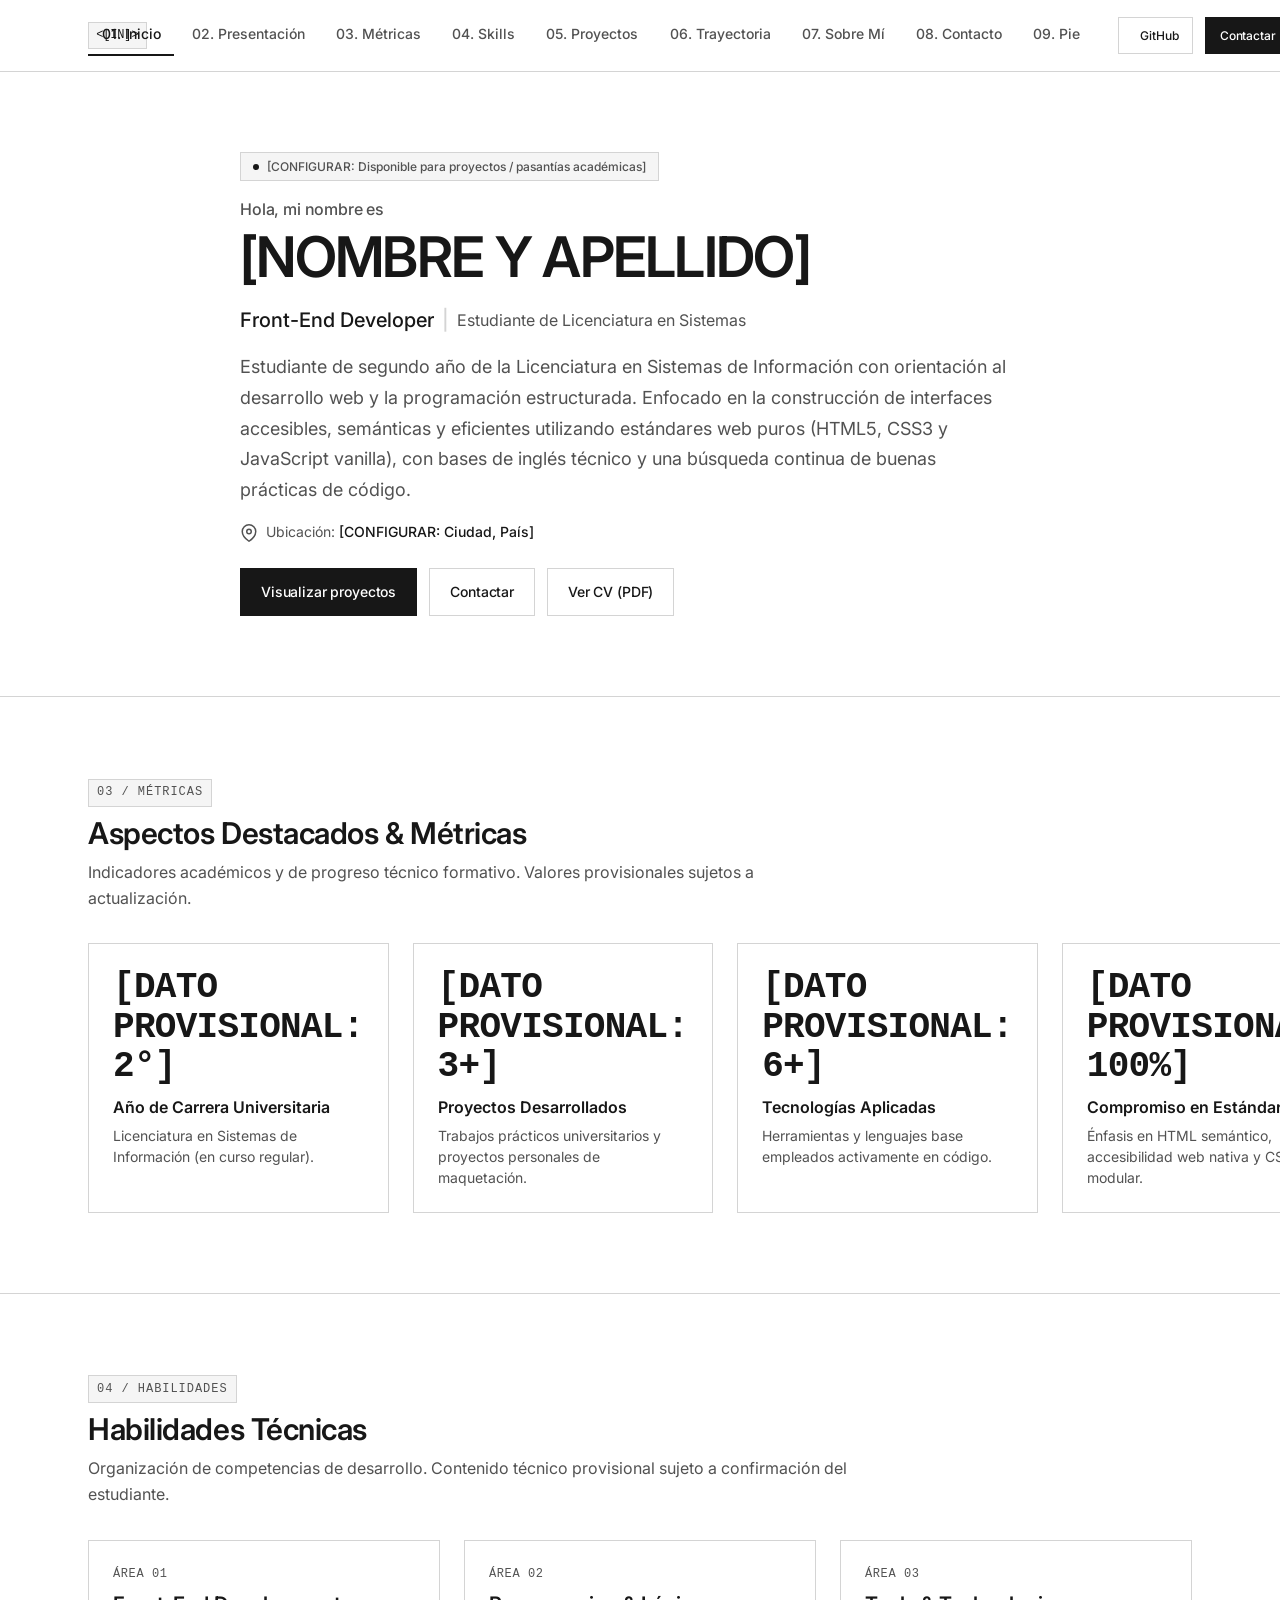
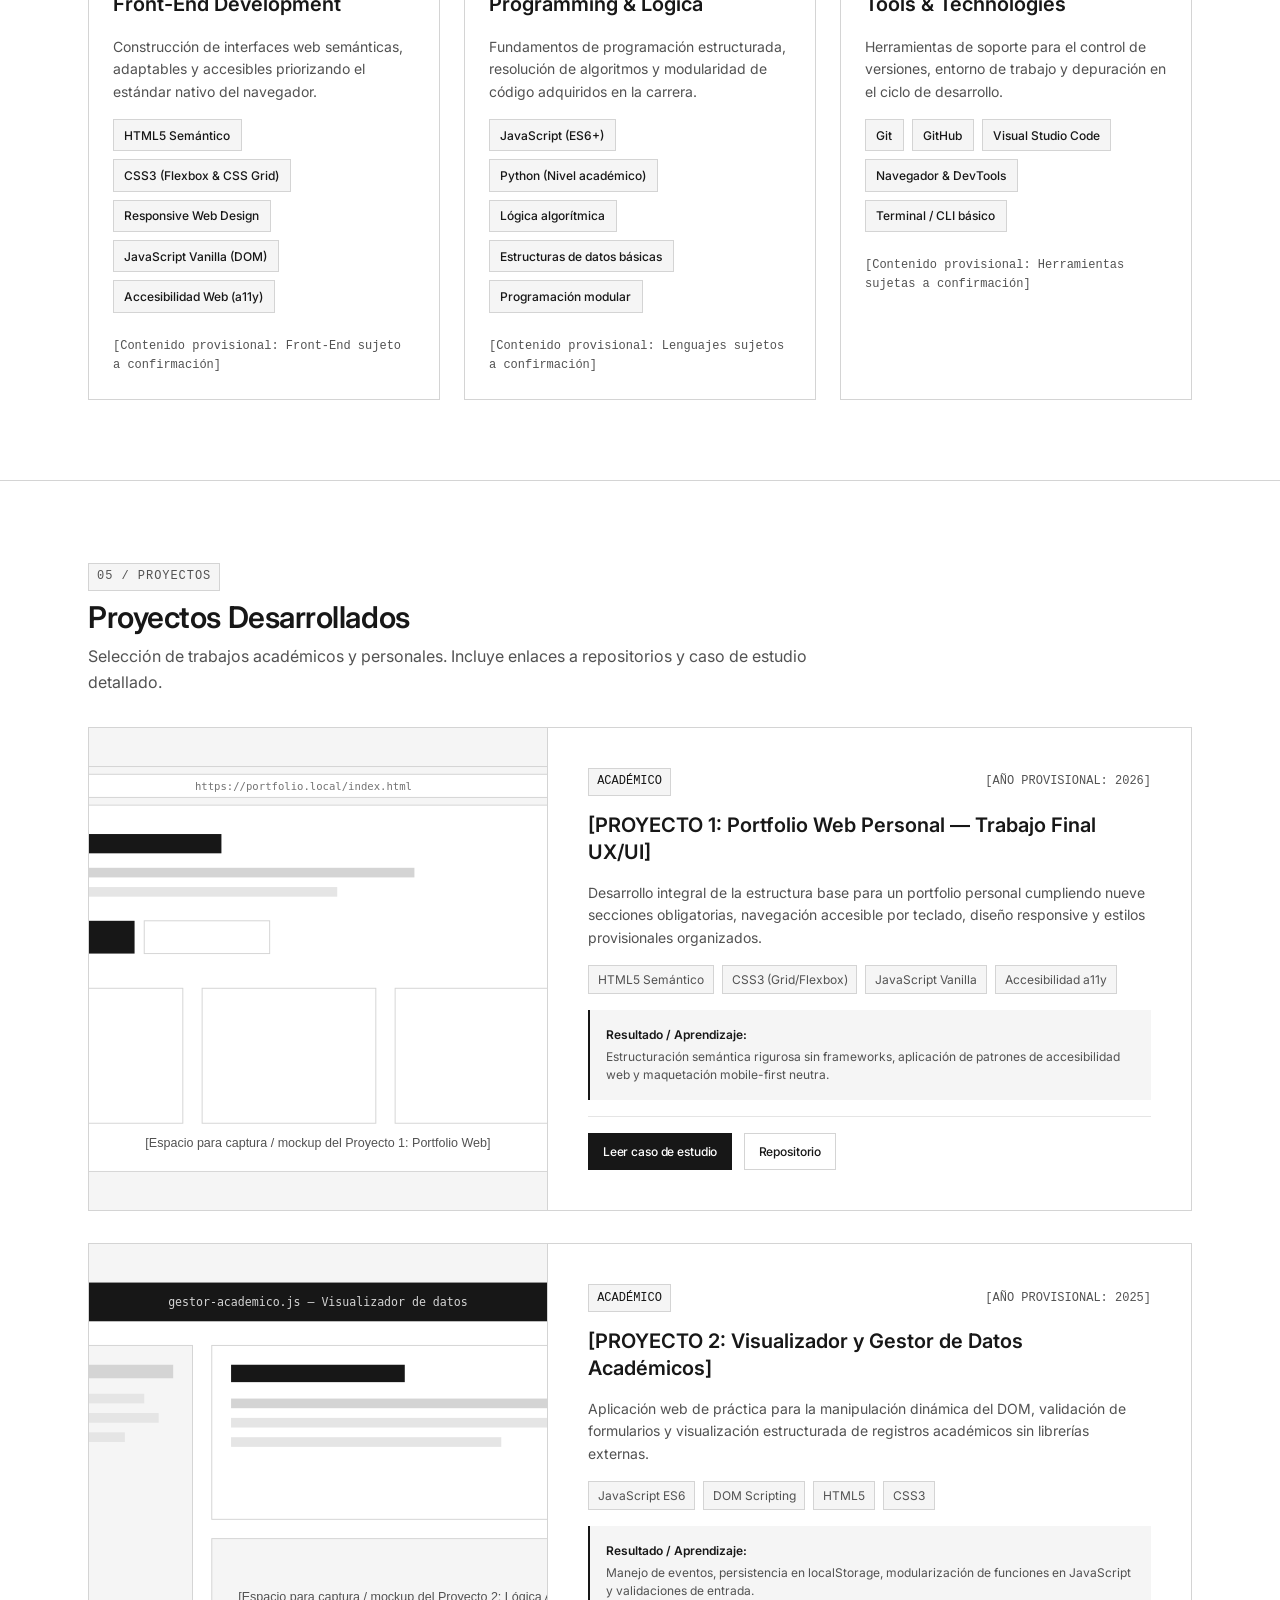
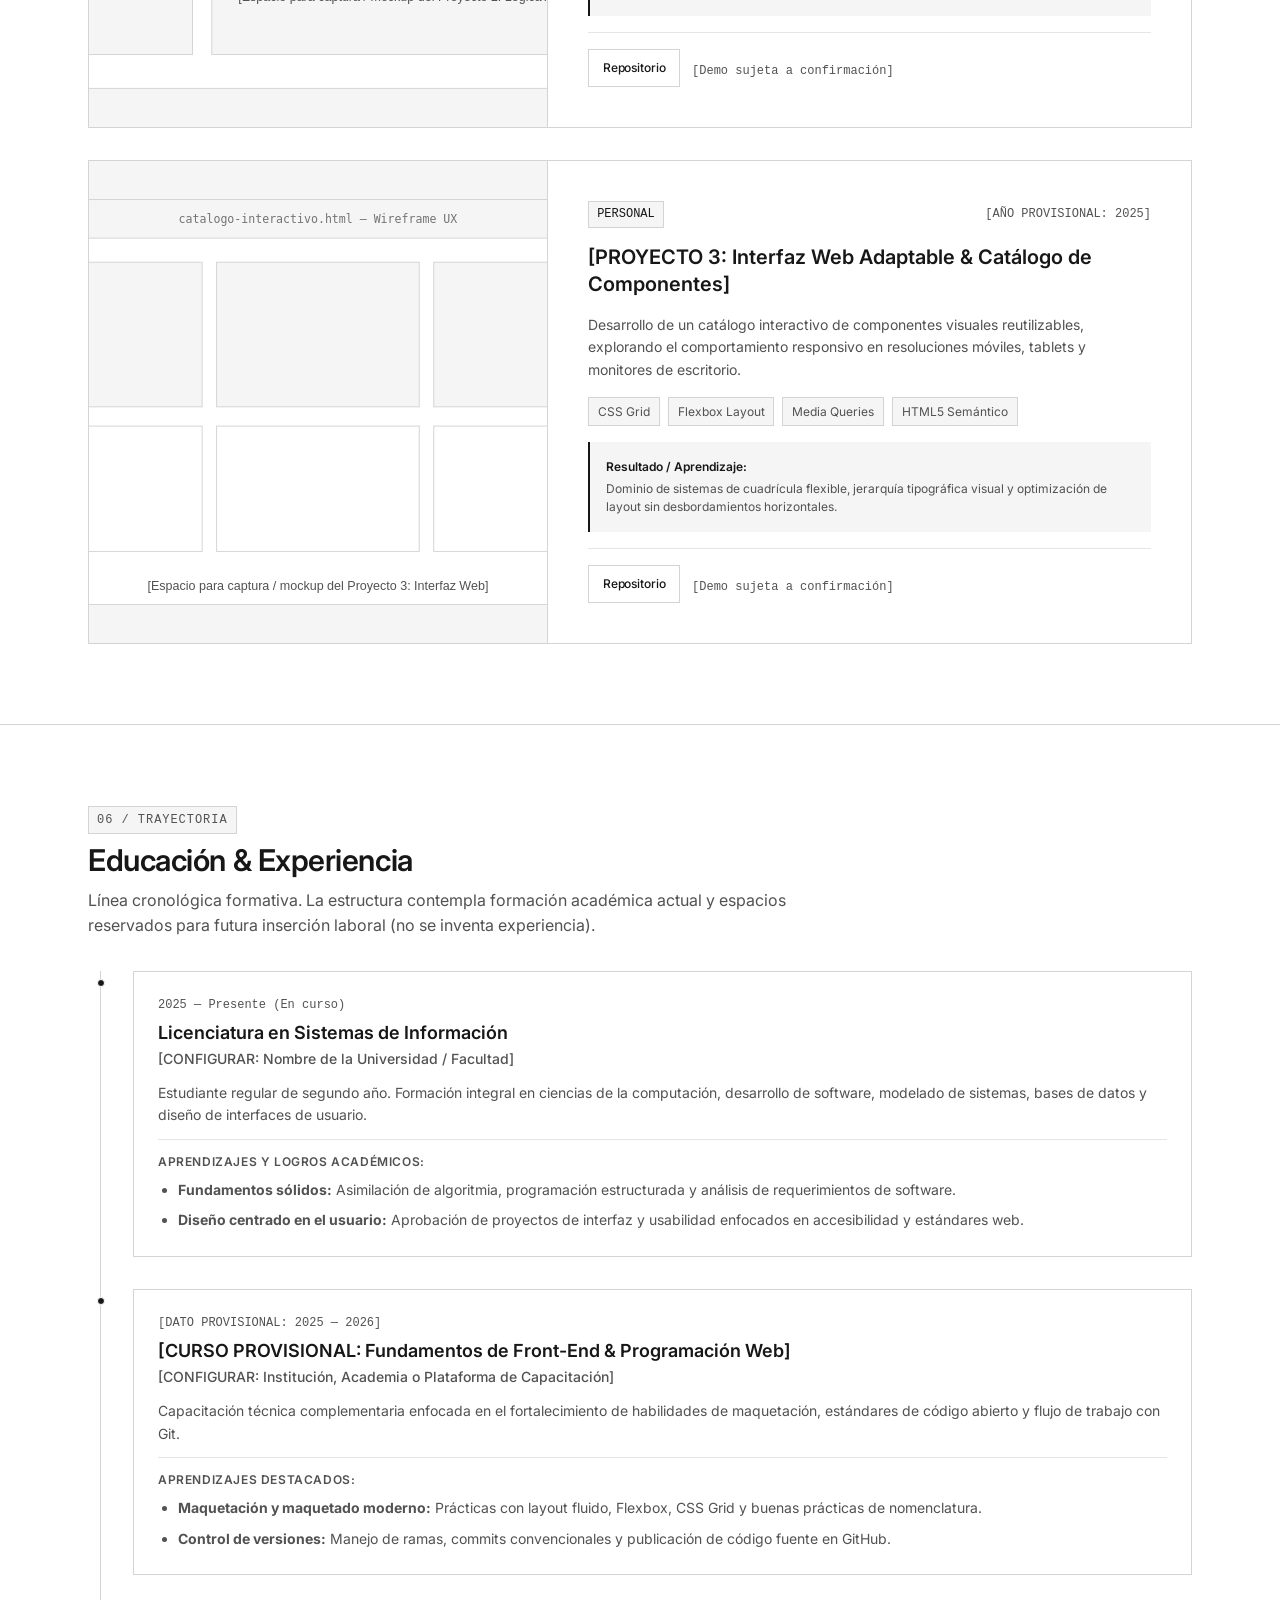
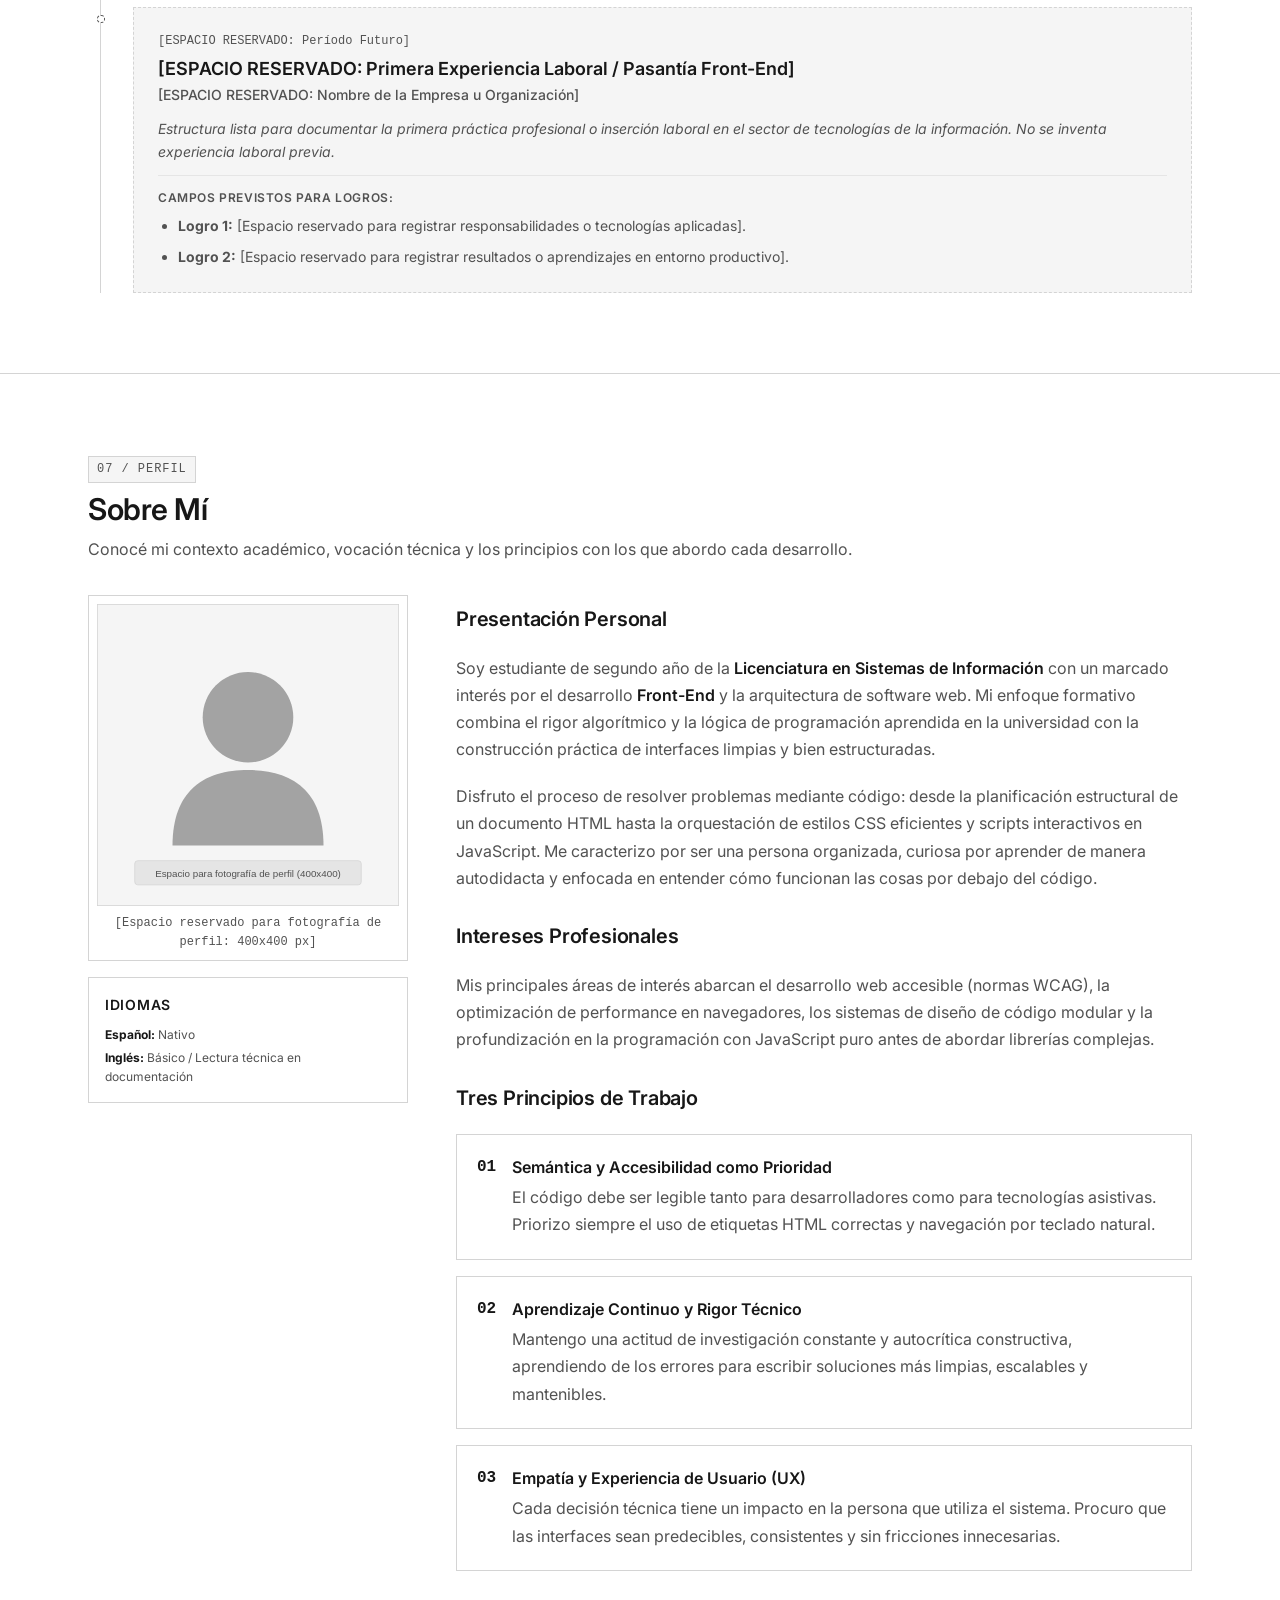
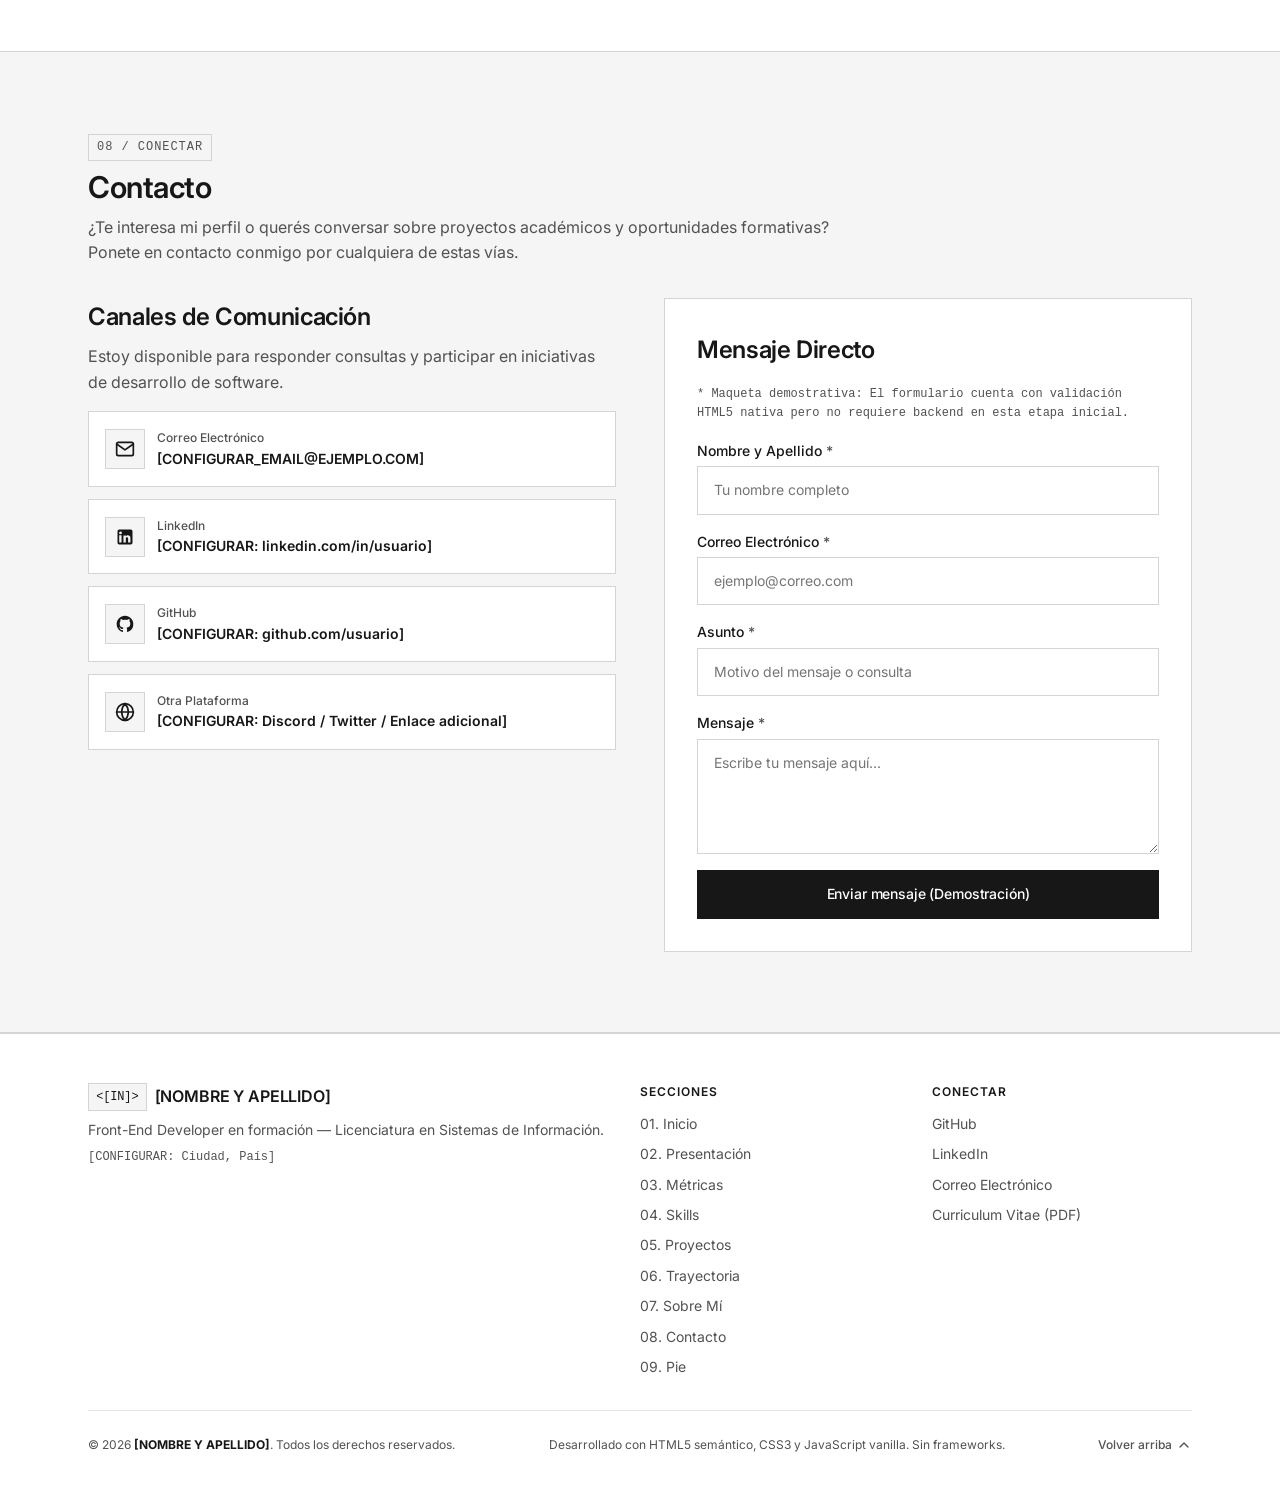
==== index.html @ 26f222ac "estructura basica, generalizada" ====
<!DOCTYPE html>
<html lang="es">
<head>
  <meta charset="UTF-8">
  <meta name="viewport" content="width=device-width, initial-scale=1.0">
  
  <!-- Metadatos básicos y SEO -->
  <title>[NOMBRE Y APELLIDO] | Front-End Developer — Portfolio</title>
  <meta name="description" content="Portfolio personal y académico de [NOMBRE Y APELLIDO]. Estudiante de 2° año de Licenciatura en Sistemas de Información y aspirante a Front-End Developer. Proyectos, código y habilidades técnicas.">
  <meta name="author" content="[NOMBRE Y APELLIDO]">
  <meta name="theme-color" content="#FFFFFF">
  
  <!-- Favicon -->
  <link rel="icon" type="image/svg+xml" href="assets/icons/favicon.svg">
  
  <!-- Tipografía: Inter (Google Fonts) con fallback a Arial y sans-serif -->
  <link rel="preconnect" href="https://fonts.googleapis.com">
  <link rel="preconnect" href="https://fonts.gstatic.com" crossorigin>
  <link href="https://fonts.googleapis.com/css2?family=Inter:wght@400;500;600;700&display=swap" rel="stylesheet">
  
  <!-- Open Graph / Redes Sociales -->
  <meta property="og:type" content="website">
  <meta property="og:title" content="[NOMBRE Y APELLIDO] | Front-End Developer — Portfolio">
  <meta property="og:description" content="Portfolio web personal: Proyectos académicos, habilidades de programación y desarrollo Front-End con HTML5, CSS3 y JavaScript.">
  <meta property="og:image" content="assets/images/og-image-placeholder.svg">
  <meta property="og:url" content="[CONFIGURAR: URL definitiva del portfolio]">

  <!-- Hojas de estilo -->
  <link rel="stylesheet" href="css/styles.css">
</head>
<body>
  <!-- ========================================================
       ACCESIBILIDAD: Enlace de salto al contenido principal
       ======================================================== -->
  <a href="#main-content" class="skip-link">Saltar al contenido principal</a>

  <!-- ========================================================
       01. HEADER / NAVIGATION
       Sticky header con logo, navegación ancla, menú hamburguesa
       y accesos directos.
       ======================================================== -->
  <header class="site-header" id="header">
    <div class="container header-container">
      
      <!-- Logo o iniciales del propietario -->
      <!-- CONFIGURAR: Iniciales y nombre del propietario -->
      <a href="#hero" class="brand-logo" aria-label="Ir al inicio del portfolio de [NOMBRE Y APELLIDO]">
        <span class="brand-monogram" aria-hidden="true">&lt;[IN]&gt;</span>
        <span class="brand-name">[NOMBRE Y APELLIDO]</span>
      </a>

      <!-- Botón de menú hamburguesa para dispositivos móviles -->
      <button 
        type="button" 
        class="nav-toggle" 
        id="nav-toggle" 
        aria-expanded="false" 
        aria-controls="primary-nav" 
        aria-label="Abrir menú de navegación">
        <span class="nav-toggle__bar" aria-hidden="true"></span>
        <span class="nav-toggle__bar" aria-hidden="true"></span>
        <span class="nav-toggle__bar" aria-hidden="true"></span>
      </button>

      <!-- Navegación principal con enlaces a las nueve secciones -->
      <nav class="primary-nav" id="primary-nav" aria-label="Navegación principal">
        <ul class="nav-list">
          <!-- Enlace 1: Header / Inicio -->
          <li class="nav-item">
            <a href="#header" class="nav-link">01. Inicio</a>
          </li>
          <!-- Enlace 2: Hero -->
          <li class="nav-item">
            <a href="#hero" class="nav-link">02. Presentación</a>
          </li>
          <!-- Enlace 3: Métricas -->
          <li class="nav-item">
            <a href="#metrics" class="nav-link">03. Métricas</a>
          </li>
          <!-- Enlace 4: Skills -->
          <li class="nav-item">
            <a href="#skills" class="nav-link">04. Skills</a>
          </li>
          <!-- Enlace 5: Proyectos -->
          <li class="nav-item">
            <a href="#projects" class="nav-link">05. Proyectos</a>
          </li>
          <!-- Enlace 6: Experiencia / Educación -->
          <li class="nav-item">
            <a href="#experience" class="nav-link">06. Trayectoria</a>
          </li>
          <!-- Enlace 7: Sobre Mí -->
          <li class="nav-item">
            <a href="#about" class="nav-link">07. Sobre Mí</a>
          </li>
          <!-- Enlace 8: Contacto -->
          <li class="nav-item">
            <a href="#contact" class="nav-link">08. Contacto</a>
          </li>
          <!-- Enlace 9: Footer -->
          <li class="nav-item">
            <a href="#footer" class="nav-link">09. Pie</a>
          </li>
        </ul>

        <!-- Acciones externas de navegación -->
        <div class="nav-actions">
          <!-- CONFIGURAR: URL de GitHub personal -->
          <a 
            href="https://github.com/[CONFIGURAR_USUARIO_GITHUB]" 
            class="btn btn--outline-sm nav-github-link" 
            target="_blank" 
            rel="noopener noreferrer" 
            aria-label="Ver perfil de GitHub en pestaña nueva">
            <svg class="icon" width="16" height="16" viewBox="0 0 24 24" fill="currentColor" aria-hidden="true">
              <path d="M12 2C6.477 2 2 6.484 2 12.017c0 4.425 2.865 8.18 6.839 9.504.5.092.682-.217.682-.483 0-.237-.008-.868-.013-1.703-2.782.605-3.369-1.343-3.369-1.343-.454-1.158-1.11-1.466-1.11-1.466-.908-.62.069-.608.069-.608 1.003.07 1.53 1.032 1.53 1.032.892 1.53 2.341 1.088 2.91.832.092-.647.35-1.088.636-1.338-2.22-.253-4.555-1.113-4.555-4.951 0-1.093.39-1.988 1.029-2.688-.103-.253-.446-1.272.098-2.65 0 0 .84-.27 2.75 1.026A9.564 9.564 0 0112 6.844c.85.004 1.705.115 2.504.337 1.909-1.296 2.747-1.027 2.747-1.027.546 1.379.202 2.398.1 2.651.64.7 1.028 1.595 1.028 2.688 0 3.848-2.339 4.695-4.566 4.943.359.309.678.92.678 1.855 0 1.338-.012 2.419-.012 2.747 0 .268.18.58.688.482A10.019 10.019 0 0022 12.017C22 6.484 17.522 2 12 2z"/>
            </svg>
            <span>GitHub</span>
          </a>

          <!-- Botón de contacto directo -->
          <a href="#contact" class="btn btn--primary-sm">Contactar</a>
        </div>
      </nav>
    </div>
  </header>

  <!-- ========================================================
       CONTENIDO PRINCIPAL
       ======================================================== -->
  <main id="main-content">

    <!-- ======================================================
         02. HERO
         Presentación principal, rol, disponibilidad y llamadas a la acción
         ====================================================== -->
    <section class="section section--hero" id="hero" aria-labelledby="hero-heading">
      <div class="container hero-container">
        
        <!-- Indicador de disponibilidad -->
        <!-- CONFIGURAR: Estado de disponibilidad -->
        <div class="status-badge" role="status">
          <span class="status-badge__dot" aria-hidden="true"></span>
          <span class="status-badge__text">[CONFIGURAR: Disponible para proyectos / pasantías académicas]</span>
        </div>

        <!-- Único H1 del documento -->
        <!-- CONFIGURAR: Nombre completo del propietario -->
        <h1 class="hero-title" id="hero-heading">
          <span class="hero-title__eyebrow">Hola, mi nombre es</span>
          <span class="hero-title__name">[NOMBRE Y APELLIDO]</span>
        </h1>

        <!-- Rol profesional objetivo -->
        <p class="hero-role">
          <span class="hero-role__main">Front-End Developer</span>
          <span class="hero-role__divider" aria-hidden="true">|</span>
          <span class="hero-role__sub">Estudiante de Licenciatura en Sistemas</span>
        </p>

        <!-- Presentación profesional breve -->
        <!-- CONFIGURAR: Descripción profesional personalizada -->
        <p class="hero-bio">
          Estudiante de segundo año de la Licenciatura en Sistemas de Información con orientación al desarrollo web y la programación estructurada. Enfocado en la construcción de interfaces accesibles, semánticas y eficientes utilizando estándares web puros (HTML5, CSS3 y JavaScript vanilla), con bases de inglés técnico y una búsqueda continua de buenas prácticas de código.
        </p>

        <!-- Ubicación -->
        <!-- CONFIGURAR: Ubicación del propietario -->
        <p class="hero-location">
          <svg class="icon" width="18" height="18" viewBox="0 0 24 24" fill="none" stroke="currentColor" stroke-width="2" stroke-linecap="round" stroke-linejoin="round" aria-hidden="true">
            <path d="M21 10c0 7-9 13-9 13s-9-6-9-13a9 9 0 0 1 18 0z"></path>
            <circle cx="12" cy="10" r="3"></circle>
          </svg>
          <span>Ubicación: <strong>[CONFIGURAR: Ciudad, País]</strong></span>
        </p>

        <!-- Botones de llamada a la acción -->
        <div class="hero-actions">
          <a href="#projects" class="btn btn--primary">Visualizar proyectos</a>
          <a href="#contact" class="btn btn--secondary">Contactar</a>
          <!-- CONFIGURAR: Enlace a archivo de Curriculum Vitae en PDF -->
          <a 
            href="[CONFIGURAR: URL de CV en PDF]" 
            class="btn btn--outline" 
            target="_blank" 
            rel="noopener noreferrer" 
            aria-label="Descargar o ver Curriculum Vitae en PDF (se abre en pestaña nueva)">
            Ver CV (PDF)
          </a>
        </div>
      </div>
    </section>

    <!-- ======================================================
         03. MÉTRICAS / HIGHLIGHTS
         Aspectos cuantitativos académicos y técnicos con datos provisionales
         ====================================================== -->
    <section class="section section--metrics" id="metrics" aria-labelledby="metrics-heading">
      <div class="container">
        
        <div class="section-header">
          <span class="section-tag" aria-hidden="true">03 / Métricas</span>
          <h2 class="section-title" id="metrics-heading">Aspectos Destacados &amp; Métricas</h2>
          <p class="section-description">
            Indicadores académicos y de progreso técnico formativo. Valores provisionales sujetos a actualización.
          </p>
        </div>

        <!-- Cuadrícula de tarjetas de métricas -->
        <div class="metrics-grid">
          
          <!-- Métrica 1: Año de carrera -->
          <article class="metric-card">
            <div class="metric-card__value">[DATO PROVISIONAL: 2°]</div>
            <h3 class="metric-card__title">Año de Carrera Universitaria</h3>
            <p class="metric-card__detail">Licenciatura en Sistemas de Información (en curso regular).</p>
          </article>

          <!-- Métrica 2: Cantidad de proyectos -->
          <article class="metric-card">
            <div class="metric-card__value">[DATO PROVISIONAL: 3+]</div>
            <h3 class="metric-card__title">Proyectos Desarrollados</h3>
            <p class="metric-card__detail">Trabajos prácticos universitarios y proyectos personales de maquetación.</p>
          </article>

          <!-- Métrica 3: Tecnologías utilizadas -->
          <article class="metric-card">
            <div class="metric-card__value">[DATO PROVISIONAL: 6+]</div>
            <h3 class="metric-card__title">Tecnologías Aplicadas</h3>
            <p class="metric-card__detail">Herramientas y lenguajes base empleados activamente en código.</p>
          </article>

          <!-- Métrica 4: Cursos / Formación complementaria -->
          <article class="metric-card">
            <div class="metric-card__value">[DATO PROVISIONAL: 100%]</div>
            <h3 class="metric-card__title">Compromiso en Estándares</h3>
            <p class="metric-card__detail">Énfasis en HTML semántico, accesibilidad web nativa y CSS modular.</p>
          </article>
        </div>
      </div>
    </section>

    <!-- ======================================================
         04. SKILLS
         Categorías de habilidades técnicas (Front-End, Programming, Tools)
         ====================================================== -->
    <section class="section section--skills" id="skills" aria-labelledby="skills-heading">
      <div class="container">
        
        <div class="section-header">
          <span class="section-tag" aria-hidden="true">04 / Habilidades</span>
          <h2 class="section-title" id="skills-heading">Habilidades Técnicas</h2>
          <p class="section-description">
            Organización de competencias de desarrollo. Contenido técnico provisional sujeto a confirmación del estudiante.
          </p>
        </div>

        <div class="skills-grid">
          
          <!-- Categoría 1: Front-End Development -->
          <article class="skill-category">
            <div class="skill-category__header">
              <span class="skill-category__badge" aria-hidden="true">Área 01</span>
              <h3 class="skill-category__title">Front-End Development</h3>
            </div>
            <p class="skill-category__desc">
              Construcción de interfaces web semánticas, adaptables y accesibles priorizando el estándar nativo del navegador.
            </p>
            <!-- CONFIGURAR: Tecnologías de Front-End -->
            <ul class="skills-list" aria-label="Tecnologías de Front-End">
              <li class="skill-tag">HTML5 Semántico</li>
              <li class="skill-tag">CSS3 (Flexbox &amp; CSS Grid)</li>
              <li class="skill-tag">Responsive Web Design</li>
              <li class="skill-tag">JavaScript Vanilla (DOM)</li>
              <li class="skill-tag">Accesibilidad Web (a11y)</li>
            </ul>
            <p class="field-note">[Contenido provisional: Front-End sujeto a confirmación]</p>
          </article>

          <!-- Categoría 2: Programming -->
          <article class="skill-category">
            <div class="skill-category__header">
              <span class="skill-category__badge" aria-hidden="true">Área 02</span>
              <h3 class="skill-category__title">Programming &amp; Lógica</h3>
            </div>
            <p class="skill-category__desc">
              Fundamentos de programación estructurada, resolución de algoritmos y modularidad de código adquiridos en la carrera.
            </p>
            <!-- CONFIGURAR: Tecnologías y lenguajes de programación -->
            <ul class="skills-list" aria-label="Lenguajes y conceptos de programación">
              <li class="skill-tag">JavaScript (ES6+)</li>
              <li class="skill-tag">Python (Nivel académico)</li>
              <li class="skill-tag">Lógica algorítmica</li>
              <li class="skill-tag">Estructuras de datos básicas</li>
              <li class="skill-tag">Programación modular</li>
            </ul>
            <p class="field-note">[Contenido provisional: Lenguajes sujetos a confirmación]</p>
          </article>

          <!-- Categoría 3: Tools & Technologies -->
          <article class="skill-category">
            <div class="skill-category__header">
              <span class="skill-category__badge" aria-hidden="true">Área 03</span>
              <h3 class="skill-category__title">Tools &amp; Technologies</h3>
            </div>
            <p class="skill-category__desc">
              Herramientas de soporte para el control de versiones, entorno de trabajo y depuración en el ciclo de desarrollo.
            </p>
            <!-- CONFIGURAR: Herramientas de desarrollo -->
            <ul class="skills-list" aria-label="Herramientas de desarrollo">
              <li class="skill-tag">Git</li>
              <li class="skill-tag">GitHub</li>
              <li class="skill-tag">Visual Studio Code</li>
              <li class="skill-tag">Navegador &amp; DevTools</li>
              <li class="skill-tag">Terminal / CLI básico</li>
            </ul>
            <p class="field-note">[Contenido provisional: Herramientas sujetas a confirmación]</p>
          </article>
        </div>
      </div>
    </section>

    <!-- ======================================================
         05. PROJECTS
         Mínimo 3 tarjetas de proyectos académicos/personales
         con enlace al caso de estudio interno
         ====================================================== -->
    <section class="section section--projects" id="projects" aria-labelledby="projects-heading">
      <div class="container">
        
        <div class="section-header">
          <span class="section-tag" aria-hidden="true">05 / Proyectos</span>
          <h2 class="section-title" id="projects-heading">Proyectos Desarrollados</h2>
          <p class="section-description">
            Selección de trabajos académicos y personales. Incluye enlaces a repositorios y caso de estudio detallado.
          </p>
        </div>

        <div class="projects-grid">
          
          <!-- Proyecto 1: Portfolio Web Personal (con Caso de Estudio) -->
          <article class="project-card">
            <figure class="project-card__media">
              <img 
                src="assets/projects/project-placeholder-1.svg" 
                alt="Mockup esquemático del proyecto Portfolio Web Personal con diseño responsive y 9 secciones" 
                width="800" 
                height="500" 
                loading="lazy">
              <figcaption class="sr-only">Espacio para mockup del Proyecto 1</figcaption>
            </figure>
            <div class="project-card__body">
              <div class="project-card__meta">
                <span class="project-badge">Académico</span>
                <span class="project-year">[AÑO PROVISIONAL: 2026]</span>
              </div>
              <h3 class="project-card__title">
                [PROYECTO 1: Portfolio Web Personal — Trabajo Final UX/UI]
              </h3>
              <p class="project-card__desc">
                Desarrollo integral de la estructura base para un portfolio personal cumpliendo nueve secciones obligatorias, navegación accesible por teclado, diseño responsive y estilos provisionales organizados.
              </p>
              <div class="project-card__tech">
                <span class="tech-pill">HTML5 Semántico</span>
                <span class="tech-pill">CSS3 (Grid/Flexbox)</span>
                <span class="tech-pill">JavaScript Vanilla</span>
                <span class="tech-pill">Accesibilidad a11y</span>
              </div>
              <div class="project-card__outcome">
                <strong>Resultado / Aprendizaje:</strong>
                <p>Estructuración semántica rigurosa sin frameworks, aplicación de patrones de accesibilidad web y maquetación mobile-first neutra.</p>
              </div>
              <div class="project-card__links">
                <!-- Enlace al Caso de Estudio interno -->
                <a href="projects/project-case-study.html" class="btn btn--primary-sm">
                  Leer caso de estudio
                </a>
                <!-- CONFIGURAR: Repositorio GitHub del proyecto 1 -->
                <a 
                  href="https://github.com/[CONFIGURAR_USUARIO_GITHUB]/portfolio" 
                  class="btn btn--outline-sm" 
                  target="_blank" 
                  rel="noopener noreferrer" 
                  aria-label="Ver repositorio de Portfolio Web en GitHub (se abre en pestaña nueva)">
                  Repositorio
                </a>
              </div>
            </div>
          </article>

          <!-- Proyecto 2: Lógica / Aplicación de Práctica -->
          <article class="project-card">
            <figure class="project-card__media">
              <img 
                src="assets/projects/project-placeholder-2.svg" 
                alt="Mockup esquemático del proyecto de visualización de datos y lógica algorítmica" 
                width="800" 
                height="500" 
                loading="lazy">
              <figcaption class="sr-only">Espacio para mockup del Proyecto 2</figcaption>
            </figure>
            <div class="project-card__body">
              <div class="project-card__meta">
                <span class="project-badge">Académico</span>
                <span class="project-year">[AÑO PROVISIONAL: 2025]</span>
              </div>
              <h3 class="project-card__title">
                [PROYECTO 2: Visualizador y Gestor de Datos Académicos]
              </h3>
              <p class="project-card__desc">
                Aplicación web de práctica para la manipulación dinámica del DOM, validación de formularios y visualización estructurada de registros académicos sin librerías externas.
              </p>
              <div class="project-card__tech">
                <span class="tech-pill">JavaScript ES6</span>
                <span class="tech-pill">DOM Scripting</span>
                <span class="tech-pill">HTML5</span>
                <span class="tech-pill">CSS3</span>
              </div>
              <div class="project-card__outcome">
                <strong>Resultado / Aprendizaje:</strong>
                <p>Manejo de eventos, persistencia en localStorage, modularización de funciones en JavaScript y validaciones de entrada.</p>
              </div>
              <div class="project-card__links">
                <!-- CONFIGURAR: Repositorio GitHub del proyecto 2 -->
                <a 
                  href="https://github.com/[CONFIGURAR_USUARIO_GITHUB]/[CONFIGURAR_REPO_2]" 
                  class="btn btn--outline-sm" 
                  target="_blank" 
                  rel="noopener noreferrer" 
                  aria-label="Ver repositorio del Proyecto 2 en GitHub (se abre en pestaña nueva)">
                  Repositorio
                </a>
                <span class="field-note">[Demo sujeta a confirmación]</span>
              </div>
            </div>
          </article>

          <!-- Proyecto 3: Maqueta de Interfaz / Catálogo -->
          <article class="project-card">
            <figure class="project-card__media">
              <img 
                src="assets/projects/project-placeholder-3.svg" 
                alt="Mockup esquemático de interfaz de catálogo web responsivo con cuadrícula y filtros" 
                width="800" 
                height="500" 
                loading="lazy">
              <figcaption class="sr-only">Espacio para mockup del Proyecto 3</figcaption>
            </figure>
            <div class="project-card__body">
              <div class="project-card__meta">
                <span class="project-badge">Personal</span>
                <span class="project-year">[AÑO PROVISIONAL: 2025]</span>
              </div>
              <h3 class="project-card__title">
                [PROYECTO 3: Interfaz Web Adaptable &amp; Catálogo de Componentes]
              </h3>
              <p class="project-card__desc">
                Desarrollo de un catálogo interactivo de componentes visuales reutilizables, explorando el comportamiento responsivo en resoluciones móviles, tablets y monitores de escritorio.
              </p>
              <div class="project-card__tech">
                <span class="tech-pill">CSS Grid</span>
                <span class="tech-pill">Flexbox Layout</span>
                <span class="tech-pill">Media Queries</span>
                <span class="tech-pill">HTML5 Semántico</span>
              </div>
              <div class="project-card__outcome">
                <strong>Resultado / Aprendizaje:</strong>
                <p>Dominio de sistemas de cuadrícula flexible, jerarquía tipográfica visual y optimización de layout sin desbordamientos horizontales.</p>
              </div>
              <div class="project-card__links">
                <!-- CONFIGURAR: Repositorio GitHub del proyecto 3 -->
                <a 
                  href="https://github.com/[CONFIGURAR_USUARIO_GITHUB]/[CONFIGURAR_REPO_3]" 
                  class="btn btn--outline-sm" 
                  target="_blank" 
                  rel="noopener noreferrer" 
                  aria-label="Ver repositorio del Proyecto 3 en GitHub (se abre en pestaña nueva)">
                  Repositorio
                </a>
                <span class="field-note">[Demo sujeta a confirmación]</span>
              </div>
            </div>
          </article>
        </div>
      </div>
    </section>

    <!-- ======================================================
         06. EXPERIENCE / EDUCATION
         Línea de tiempo para formación universitaria, capacitaciones
         y espacio reservado para experiencia laboral futura.
         ====================================================== -->
    <section class="section section--experience" id="experience" aria-labelledby="experience-heading">
      <div class="container">
        
        <div class="section-header">
          <span class="section-tag" aria-hidden="true">06 / Trayectoria</span>
          <h2 class="section-title" id="experience-heading">Educación &amp; Experiencia</h2>
          <p class="section-description">
            Línea cronológica formativa. La estructura contempla formación académica actual y espacios reservados para futura inserción laboral (no se inventa experiencia).
          </p>
        </div>

        <div class="timeline">
          
          <!-- Hito 1: Formación Universitaria -->
          <article class="timeline-item">
            <div class="timeline-item__marker" aria-hidden="true"></div>
            <div class="timeline-item__content">
              <div class="timeline-item__period">2025 — Presente (En curso)</div>
              <!-- CONFIGURAR: Nombre de la Universidad / Facultad -->
              <h3 class="timeline-item__role">Licenciatura en Sistemas de Información</h3>
              <p class="timeline-item__institution">[CONFIGURAR: Nombre de la Universidad / Facultad]</p>
              <p class="timeline-item__desc">
                Estudiante regular de segundo año. Formación integral en ciencias de la computación, desarrollo de software, modelado de sistemas, bases de datos y diseño de interfaces de usuario.
              </p>
              <div class="timeline-item__learnings">
                <h4 class="timeline-item__subheading">Aprendizajes y logros académicos:</h4>
                <ul class="bullet-list">
                  <li><strong>Fundamentos sólidos:</strong> Asimilación de algoritmia, programación estructurada y análisis de requerimientos de software.</li>
                  <li><strong>Diseño centrado en el usuario:</strong> Aprobación de proyectos de interfaz y usabilidad enfocados en accesibilidad y estándares web.</li>
                </ul>
              </div>
            </div>
          </article>

          <!-- Hito 2: Cursos y Capacitaciones Complementarias -->
          <article class="timeline-item">
            <div class="timeline-item__marker" aria-hidden="true"></div>
            <div class="timeline-item__content">
              <div class="timeline-item__period">[DATO PROVISIONAL: 2025 — 2026]</div>
              <!-- CONFIGURAR: Título de curso complementario -->
              <h3 class="timeline-item__role">[CURSO PROVISIONAL: Fundamentos de Front-End &amp; Programación Web]</h3>
              <p class="timeline-item__institution">[CONFIGURAR: Institución, Academia o Plataforma de Capacitación]</p>
              <p class="timeline-item__desc">
                Capacitación técnica complementaria enfocada en el fortalecimiento de habilidades de maquetación, estándares de código abierto y flujo de trabajo con Git.
              </p>
              <div class="timeline-item__learnings">
                <h4 class="timeline-item__subheading">Aprendizajes destacados:</h4>
                <ul class="bullet-list">
                  <li><strong>Maquetación y maquetado moderno:</strong> Prácticas con layout fluido, Flexbox, CSS Grid y buenas prácticas de nomenclatura.</li>
                  <li><strong>Control de versiones:</strong> Manejo de ramas, commits convencionales y publicación de código fuente en GitHub.</li>
                </ul>
              </div>
            </div>
          </article>

          <!-- Hito 3: Espacio preparado para Experiencia Laboral Futura -->
          <article class="timeline-item timeline-item--future">
            <div class="timeline-item__marker timeline-item__marker--future" aria-hidden="true"></div>
            <div class="timeline-item__content">
              <div class="timeline-item__period">[ESPACIO RESERVADO: Período Futuro]</div>
              <!-- CONFIGURAR: Espacio para futura experiencia laboral -->
              <h3 class="timeline-item__role">[ESPACIO RESERVADO: Primera Experiencia Laboral / Pasantía Front-End]</h3>
              <p class="timeline-item__institution">[ESPACIO RESERVADO: Nombre de la Empresa u Organización]</p>
              <p class="timeline-item__desc">
                <em>Estructura lista para documentar la primera práctica profesional o inserción laboral en el sector de tecnologías de la información. No se inventa experiencia laboral previa.</em>
              </p>
              <div class="timeline-item__learnings">
                <h4 class="timeline-item__subheading">Campos previstos para logros:</h4>
                <ul class="bullet-list">
                  <li><strong>Logro 1:</strong> [Espacio reservado para registrar responsabilidades o tecnologías aplicadas].</li>
                  <li><strong>Logro 2:</strong> [Espacio reservado para registrar resultados o aprendizajes en entorno productivo].</li>
                </ul>
              </div>
            </div>
          </article>
        </div>
      </div>
    </section>

    <!-- ======================================================
         07. ABOUT ME
         Presentación personal, espacio para foto, intereses
         y tres principios de trabajo.
         ====================================================== -->
    <section class="section section--about" id="about" aria-labelledby="about-heading">
      <div class="container">
        
        <div class="section-header">
          <span class="section-tag" aria-hidden="true">07 / Perfil</span>
          <h2 class="section-title" id="about-heading">Sobre Mí</h2>
          <p class="section-description">
            Conocé mi contexto académico, vocación técnica y los principios con los que abordo cada desarrollo.
          </p>
        </div>

        <div class="about-grid">
          
          <!-- Espacio para fotografía personal -->
          <div class="about-photo-wrapper">
            <figure class="profile-figure">
              <!-- CONFIGURAR: Reemplazar src con imagen real en assets/images/ -->
              <img 
                src="assets/images/profile-placeholder.svg" 
                alt="Espacio para fotografía de perfil de [NOMBRE Y APELLIDO] - Front-End Developer" 
                class="profile-img" 
                width="400" 
                height="400" 
                loading="lazy">
              <figcaption class="field-note text-center">
                [Espacio reservado para fotografía de perfil: 400x400 px]
              </figcaption>
            </figure>

            <!-- Resumen de idiomas -->
            <div class="about-languages">
              <h3 class="about-languages__title">Idiomas</h3>
              <ul class="languages-list">
                <!-- CONFIGURAR: Idiomas y niveles -->
                <li><strong>Español:</strong> Nativo</li>
                <li><strong>Inglés:</strong> Básico / Lectura técnica en documentación</li>
              </ul>
            </div>
          </div>

          <!-- Información personal y principios -->
          <div class="about-content">
            
            <h3 class="about-subheading">Presentación Personal</h3>
            <!-- CONFIGURAR: Texto de presentación personal -->
            <p>
              Soy estudiante de segundo año de la <strong>Licenciatura en Sistemas de Información</strong> con un marcado interés por el desarrollo <strong>Front-End</strong> y la arquitectura de software web. Mi enfoque formativo combina el rigor algorítmico y la lógica de programación aprendida en la universidad con la construcción práctica de interfaces limpias y bien estructuradas.
            </p>
            <p>
              Disfruto el proceso de resolver problemas mediante código: desde la planificación estructural de un documento HTML hasta la orquestación de estilos CSS eficientes y scripts interactivos en JavaScript. Me caracterizo por ser una persona organizada, curiosa por aprender de manera autodidacta y enfocada en entender cómo funcionan las cosas por debajo del código.
            </p>

            <h3 class="about-subheading">Intereses Profesionales</h3>
            <!-- CONFIGURAR: Intereses profesionales -->
            <p>
              Mis principales áreas de interés abarcan el desarrollo web accesible (normas WCAG), la optimización de performance en navegadores, los sistemas de diseño de código modular y la profundización en la programación con JavaScript puro antes de abordar librerías complejas.
            </p>

            <h3 class="about-subheading">Tres Principios de Trabajo</h3>
            <div class="values-list">
              
              <!-- Principio 1 -->
              <article class="value-item">
                <span class="value-item__number" aria-hidden="true">01</span>
                <div class="value-item__content">
                  <h4 class="value-item__title">Semántica y Accesibilidad como Prioridad</h4>
                  <p class="value-item__desc">
                    El código debe ser legible tanto para desarrolladores como para tecnologías asistivas. Priorizo siempre el uso de etiquetas HTML correctas y navegación por teclado natural.
                  </p>
                </div>
              </article>

              <!-- Principio 2 -->
              <article class="value-item">
                <span class="value-item__number" aria-hidden="true">02</span>
                <div class="value-item__content">
                  <h4 class="value-item__title">Aprendizaje Continuo y Rigor Técnico</h4>
                  <p class="value-item__desc">
                    Mantengo una actitud de investigación constante y autocrítica constructiva, aprendiendo de los errores para escribir soluciones más limpias, escalables y mantenibles.
                  </p>
                </div>
              </article>

              <!-- Principio 3 -->
              <article class="value-item">
                <span class="value-item__number" aria-hidden="true">03</span>
                <div class="value-item__content">
                  <h4 class="value-item__title">Empatía y Experiencia de Usuario (UX)</h4>
                  <p class="value-item__desc">
                    Cada decisión técnica tiene un impacto en la persona que utiliza el sistema. Procuro que las interfaces sean predecibles, consistentes y sin fricciones innecesarias.
                  </p>
                </div>
              </article>
            </div>
          </div>
        </div>
      </div>
    </section>

    <!-- ======================================================
         08. CONTACT
         Bloque de contacto con email (mailto:), redes sociales,
         llamado a la acción y formulario demostrativo sin backend.
         ====================================================== -->
    <section class="section section--contact" id="contact" aria-labelledby="contact-heading">
      <div class="container">
        
        <div class="section-header">
          <span class="section-tag" aria-hidden="true">08 / Conectar</span>
          <h2 class="section-title" id="contact-heading">Contacto</h2>
          <p class="section-description">
            ¿Te interesa mi perfil o querés conversar sobre proyectos académicos y oportunidades formativas? Ponete en contacto conmigo por cualquiera de estas vías.
          </p>
        </div>

        <div class="contact-grid">
          
          <!-- Canales directos de contacto -->
          <div class="contact-info">
            <h3 class="contact-subtitle">Canales de Comunicación</h3>
            <p class="contact-text">
              Estoy disponible para responder consultas y participar en iniciativas de desarrollo de software.
            </p>

            <ul class="contact-channels" aria-label="Lista de medios de contacto">
              
              <!-- Canal 1: Email -->
              <!-- CONFIGURAR: Correo electrónico personal -->
              <li class="contact-channel-item">
                <a 
                  href="mailto:[CONFIGURAR_EMAIL@EJEMPLO.COM]" 
                  class="contact-link" 
                  aria-label="Enviar correo electrónico a [CONFIGURAR_EMAIL@EJEMPLO.COM]">
                  <div class="contact-link__icon" aria-hidden="true">
                    <svg width="20" height="20" viewBox="0 0 24 24" fill="none" stroke="currentColor" stroke-width="2" stroke-linecap="round" stroke-linejoin="round">
                      <path d="M4 4h16c1.1 0 2 .9 2 2v12c0 1.1-.9 2-2 2H4c-1.1 0-2-.9-2-2V6c0-1.1.9-2 2-2z"></path>
                      <polyline points="22,6 12,13 2,6"></polyline>
                    </svg>
                  </div>
                  <div class="contact-link__content">
                    <span class="contact-link__label">Correo Electrónico</span>
                    <span class="contact-link__value">[CONFIGURAR_EMAIL@EJEMPLO.COM]</span>
                  </div>
                </a>
              </li>

              <!-- Canal 2: LinkedIn -->
              <!-- CONFIGURAR: URL de perfil de LinkedIn -->
              <li class="contact-channel-item">
                <a 
                  href="https://linkedin.com/in/[CONFIGURAR_PERFIL_LINKEDIN]" 
                  class="contact-link" 
                  target="_blank" 
                  rel="noopener noreferrer" 
                  aria-label="Visitar perfil de LinkedIn (se abre en pestaña nueva)">
                  <div class="contact-link__icon" aria-hidden="true">
                    <svg width="20" height="20" viewBox="0 0 24 24" fill="currentColor">
                      <path d="M19 3a2 2 0 0 1 2 2v14a2 2 0 0 1-2 2H5a2 2 0 0 1-2-2V5a2 2 0 0 1 2-2h14m-.5 15.5v-5.3a3.26 3.26 0 0 0-3.26-3.26c-.85 0-1.84.52-2.28 1.3v-1.11h-2.79v8.37h2.79v-4.93c0-.77.62-1.4 1.39-1.4a1.4 1.4 0 0 1 1.4 1.4v4.93h2.75M6.46 8.76a1.64 1.64 0 1 0-.01-3.27 1.64 1.64 0 0 0 .01 3.27m1.4 9.74V9.92H5.06v8.58h2.8z"/>
                    </svg>
                  </div>
                  <div class="contact-link__content">
                    <span class="contact-link__label">LinkedIn</span>
                    <span class="contact-link__value">[CONFIGURAR: linkedin.com/in/usuario]</span>
                  </div>
                </a>
              </li>

              <!-- Canal 3: GitHub -->
              <!-- CONFIGURAR: URL de perfil de GitHub -->
              <li class="contact-channel-item">
                <a 
                  href="https://github.com/[CONFIGURAR_USUARIO_GITHUB]" 
                  class="contact-link" 
                  target="_blank" 
                  rel="noopener noreferrer" 
                  aria-label="Visitar repositorio y perfil de GitHub (se abre en pestaña nueva)">
                  <div class="contact-link__icon" aria-hidden="true">
                    <svg width="20" height="20" viewBox="0 0 24 24" fill="currentColor">
                      <path d="M12 2C6.477 2 2 6.484 2 12.017c0 4.425 2.865 8.18 6.839 9.504.5.092.682-.217.682-.483 0-.237-.008-.868-.013-1.703-2.782.605-3.369-1.343-3.369-1.343-.454-1.158-1.11-1.466-1.11-1.466-.908-.62.069-.608.069-.608 1.003.07 1.53 1.032 1.53 1.032.892 1.53 2.341 1.088 2.91.832.092-.647.35-1.088.636-1.338-2.22-.253-4.555-1.113-4.555-4.951 0-1.093.39-1.988 1.029-2.688-.103-.253-.446-1.272.098-2.65 0 0 .84-.27 2.75 1.026A9.564 9.564 0 0112 6.844c.85.004 1.705.115 2.504.337 1.909-1.296 2.747-1.027 2.747-1.027.546 1.379.202 2.398.1 2.651.64.7 1.028 1.595 1.028 2.688 0 3.848-2.339 4.695-4.566 4.943.359.309.678.92.678 1.855 0 1.338-.012 2.419-.012 2.747 0 .268.18.58.688.482A10.019 10.019 0 0022 12.017C22 6.484 17.522 2 12 2z"/>
                    </svg>
                  </div>
                  <div class="contact-link__content">
                    <span class="contact-link__label">GitHub</span>
                    <span class="contact-link__value">[CONFIGURAR: github.com/usuario]</span>
                  </div>
                </a>
              </li>

              <!-- Canal 4: Otra red o plataforma -->
              <!-- CONFIGURAR: URL de otra red (Discord, Twitter/X, etc.) -->
              <li class="contact-channel-item">
                <a 
                  href="[CONFIGURAR: URL de otra red o plataforma]" 
                  class="contact-link" 
                  target="_blank" 
                  rel="noopener noreferrer" 
                  aria-label="Visitar plataforma adicional (se abre en pestaña nueva)">
                  <div class="contact-link__icon" aria-hidden="true">
                    <svg width="20" height="20" viewBox="0 0 24 24" fill="none" stroke="currentColor" stroke-width="2" stroke-linecap="round" stroke-linejoin="round">
                      <circle cx="12" cy="12" r="10"></circle>
                      <line x1="2" y1="12" x2="22" y2="12"></line>
                      <path d="M12 2a15.3 15.3 0 0 1 4 10 15.3 15.3 0 0 1-4 10 15.3 15.3 0 0 1-4-10 15.3 15.3 0 0 1 4-10z"></path>
                    </svg>
                  </div>
                  <div class="contact-link__content">
                    <span class="contact-link__label">Otra Plataforma</span>
                    <span class="contact-link__value">[CONFIGURAR: Discord / Twitter / Enlace adicional]</span>
                  </div>
                </a>
              </li>
            </ul>
          </div>

          <!-- Formulario de contacto demostrativo (sin backend en esta etapa) -->
          <div class="contact-form-wrapper">
            <h3 class="contact-subtitle">Mensaje Directo</h3>
            <p class="field-note">
              * Maqueta demostrativa: El formulario cuenta con validación HTML5 nativa pero no requiere backend en esta etapa inicial.
            </p>

            <form class="contact-form" id="contact-form" novalidate>
              <!-- Campo: Nombre -->
              <div class="form-group">
                <label for="contact-name" class="form-label">Nombre y Apellido <span class="required" aria-hidden="true">*</span></label>
                <input 
                  type="text" 
                  id="contact-name" 
                  name="name" 
                  class="form-input" 
                  placeholder="Tu nombre completo" 
                  required 
                  autocomplete="name">
              </div>

              <!-- Campo: Correo electrónico -->
              <div class="form-group">
                <label for="contact-email" class="form-label">Correo Electrónico <span class="required" aria-hidden="true">*</span></label>
                <input 
                  type="email" 
                  id="contact-email" 
                  name="email" 
                  class="form-input" 
                  placeholder="ejemplo@correo.com" 
                  required 
                  autocomplete="email">
              </div>

              <!-- Campo: Asunto -->
              <div class="form-group">
                <label for="contact-subject" class="form-label">Asunto <span class="required" aria-hidden="true">*</span></label>
                <input 
                  type="text" 
                  id="contact-subject" 
                  name="subject" 
                  class="form-input" 
                  placeholder="Motivo del mensaje o consulta" 
                  required>
              </div>

              <!-- Campo: Mensaje -->
              <div class="form-group">
                <label for="contact-message" class="form-label">Mensaje <span class="required" aria-hidden="true">*</span></label>
                <textarea 
                  id="contact-message" 
                  name="message" 
                  class="form-textarea" 
                  rows="4" 
                  placeholder="Escribe tu mensaje aquí..." 
                  required></textarea>
              </div>

              <!-- Mensaje de estado accesible -->
              <div id="contact-form-feedback" class="form-feedback" role="status" aria-live="polite"></div>

              <button type="submit" class="btn btn--primary btn--block">Enviar mensaje (Demostración)</button>
            </form>
          </div>
        </div>
      </div>
    </section>
  </main>

  <!-- ========================================================
       09. FOOTER
       Copyright, nombre del propietario, navegación repetida,
       redes sociales y créditos técnicos.
       ======================================================== -->
  <footer class="site-footer" id="footer" aria-labelledby="footer-heading">
    <div class="container footer-container">
      
      <h2 id="footer-heading" class="sr-only">Pie de página y créditos</h2>

      <div class="footer-top">
        <!-- Identidad y propietario -->
        <div class="footer-brand">
          <a href="#hero" class="brand-logo" aria-label="Ir al inicio del portfolio">
            <span class="brand-monogram" aria-hidden="true">&lt;[IN]&gt;</span>
            <span class="brand-name">[NOMBRE Y APELLIDO]</span>
          </a>
          <p class="footer-tagline">
            Front-End Developer en formación — Licenciatura en Sistemas de Información.
          </p>
          <!-- CONFIGURAR: Ubicación en pie -->
          <p class="field-note">[CONFIGURAR: Ciudad, País]</p>
        </div>

        <!-- Navegación repetida de las nueve secciones -->
        <nav class="footer-nav" aria-label="Navegación del pie de página">
          <h3 class="footer-heading">Secciones</h3>
          <ul class="footer-nav-list">
            <li><a href="#header">01. Inicio</a></li>
            <li><a href="#hero">02. Presentación</a></li>
            <li><a href="#metrics">03. Métricas</a></li>
            <li><a href="#skills">04. Skills</a></li>
            <li><a href="#projects">05. Proyectos</a></li>
            <li><a href="#experience">06. Trayectoria</a></li>
            <li><a href="#about">07. Sobre Mí</a></li>
            <li><a href="#contact">08. Contacto</a></li>
            <li><a href="#footer">09. Pie</a></li>
          </ul>
        </nav>

        <!-- Enlaces a redes sociales y plataformas -->
        <div class="footer-social">
          <h3 class="footer-heading">Conectar</h3>
          <ul class="footer-social-list">
            <!-- CONFIGURAR: GitHub en footer -->
            <li>
              <a href="https://github.com/[CONFIGURAR_USUARIO_GITHUB]" target="_blank" rel="noopener noreferrer">
                GitHub
              </a>
            </li>
            <!-- CONFIGURAR: LinkedIn en footer -->
            <li>
              <a href="https://linkedin.com/in/[CONFIGURAR_PERFIL_LINKEDIN]" target="_blank" rel="noopener noreferrer">
                LinkedIn
              </a>
            </li>
            <!-- CONFIGURAR: Email en footer -->
            <li>
              <a href="mailto:[CONFIGURAR_EMAIL@EJEMPLO.COM]">
                Correo Electrónico
              </a>
            </li>
            <!-- CONFIGURAR: CV en footer -->
            <li>
              <a href="[CONFIGURAR: URL de CV en PDF]" target="_blank" rel="noopener noreferrer">
                Curriculum Vitae (PDF)
              </a>
            </li>
          </ul>
        </div>
      </div>

      <!-- Barra inferior con copyright y créditos técnicos -->
      <div class="footer-bottom">
        <p class="copyright">
          &copy; <span id="current-year">2026</span> <strong>[NOMBRE Y APELLIDO]</strong>. Todos los derechos reservados.
        </p>
        <p class="tech-credits">
          Desarrollado con HTML5 semántico, CSS3 y JavaScript vanilla. Sin frameworks.
        </p>
        <a href="#header" class="back-to-top" aria-label="Volver arriba de la página">
          <span>Volver arriba</span>
          <svg width="16" height="16" viewBox="0 0 24 24" fill="none" stroke="currentColor" stroke-width="2" stroke-linecap="round" stroke-linejoin="round" aria-hidden="true">
            <polyline points="18 15 12 9 6 15"></polyline>
          </svg>
        </a>
      </div>
    </div>
  </footer>

  <!-- Scripts -->
  <script src="js/main.js"></script>
</body>
</html>
---- css/styles.css ----
/**
 * ==========================================================================
 * PORTFOLIO PERSONAL — FASE 3: RESPONSIVE DESIGN Y FUNCIONALIDAD
 * Archivo de estilos centralizado (styles.css)
 * 
 * Lineamientos:
 * - Minimalismo, monocromía estricta y diseño editorial moderno.
 * - Paleta basada en variables CSS (:root) con blanco, grises y negro.
 * - Tipografía principal: Inter, con fallbacks Arial y sans-serif.
 * - Sistema de espaciado modular en múltiplos de 8 px.
 * - Arquitectura Mobile-First optimizada para 375px, 768px y 1280px.
 * - Header sticky con navegación libre de desbordamientos en todas las resoluciones.
 * - Cero scroll horizontal involuntario (overflow-x: hidden).
 * - Cumplimiento estricto de accesibilidad WCAG 2.2 AA.
 * ==========================================================================
 */

/* ==========================================================================
   00. VARIABLES Y CONFIGURACIÓN GLOBAL
   ========================================================================== */
:root {
  /* Paleta cromática monocromática oficial */
  --color-background: #FFFFFF;
  --color-surface: #F5F5F5;
  --color-text: #171717;
  --color-text-secondary: #525252;
  --color-border: #D4D4D4;
  --color-accent: #171717;
  --color-accent-contrast: #FFFFFF;

  /* Tokens monocromáticos complementarios */
  --color-border-subtle: #E5E5E5;
  --color-text-muted: #737373;
  --color-focus: #171717;

  /* Tipografía: Inter como fuente principal, con Arial y sans-serif */
  --font-family-base: "Inter", Arial, sans-serif;
  --font-family-mono: ui-monospace, SFMono-Regular, Menlo, Monaco, Consolas, "Liberation Mono", monospace;

  /* Escala tipográfica editorial */
  --font-size-xs: 0.75rem;    /* 12px */
  --font-size-sm: 0.875rem;   /* 14px */
  --font-size-base: 1rem;     /* 16px */
  --font-size-md: 1.125rem;   /* 18px */
  --font-size-lg: 1.25rem;    /* 20px */
  --font-size-xl: 1.5rem;     /* 24px */
  --font-size-2xl: 1.875rem;  /* 30px */
  --font-size-3xl: 2.25rem;   /* 36px */
  --font-size-4xl: 2.75rem;   /* 44px */
  --font-size-hero: 3.5rem;   /* 56px */

  /* Sistema de espaciado modular en múltiplos de 8 px */
  --space-1: 0.25rem;  /* 4px  */
  --space-2: 0.5rem;   /* 8px  */
  --space-3: 0.75rem;  /* 12px */
  --space-4: 1rem;     /* 16px */
  --space-5: 1.25rem;  /* 20px */
  --space-6: 1.5rem;   /* 24px */
  --space-8: 2rem;     /* 32px */
  --space-10: 2.5rem;  /* 40px */
  --space-12: 3rem;    /* 48px */
  --space-16: 4rem;    /* 64px */
  --space-20: 5rem;    /* 80px */
  --space-24: 6rem;    /* 96px */

  /* Dimensiones y contenedores base (Mobile-First) */
  --container-max-width: 1200px;
  --container-padding: 1.25rem; /* 20px en mobile */
  --header-height: 4.25rem;    /* ~68px en mobile */

  /* Microinteracciones breves */
  --transition-subtle: 0.18s ease-in-out;
}

/* ==========================================================================
   01. RESET Y BASE NORMALIZADA
   ========================================================================== */
*,
*::before,
*::after {
  box-sizing: border-box;
  margin: 0;
  padding: 0;
}

html {
  font-family: var(--font-family-base);
  font-size: 100%;
  line-height: 1.6;
  color: var(--color-text);
  background-color: var(--color-background);
  scroll-behavior: smooth;
  -webkit-text-size-adjust: 100%;
}

/* Compensación de desplazamiento para header sticky */
section[id],
header[id],
footer[id],
main[id] {
  scroll-margin-top: calc(var(--header-height) + 1.25rem);
}

body {
  min-height: 100vh;
  display: flex;
  flex-direction: column;
  background-color: var(--color-background);
  color: var(--color-text);
  overflow-x: hidden;
  -webkit-font-smoothing: antialiased;
  -moz-osx-font-smoothing: grayscale;
}

main {
  flex: 1 0 auto;
}

img,
svg {
  display: block;
  max-width: 100%;
  height: auto;
}

ul,
ol {
  list-style: none;
}

a {
  color: var(--color-text);
  text-decoration: none;
  transition: color var(--transition-subtle), opacity var(--transition-subtle);
}

a:hover {
  color: var(--color-text-secondary);
}

button,
input,
textarea,
select {
  font: inherit;
  color: inherit;
}

button {
  cursor: pointer;
  border: none;
  background: none;
}

/* Foco visible accesible WCAG 2.2 */
:focus-visible {
  outline: 2px solid var(--color-focus);
  outline-offset: 3px;
  border-radius: 2px;
}

/* Enlace accesible para saltar al contenido principal */
.skip-link {
  position: absolute;
  top: -120px;
  left: 1.25rem;
  background-color: var(--color-accent);
  color: var(--color-accent-contrast);
  padding: 0.75rem 1.25rem;
  font-weight: 500;
  font-size: var(--font-size-sm);
  z-index: 99999;
  border: 1px solid var(--color-accent);
  transition: top var(--transition-subtle);
}

.skip-link:focus {
  top: 1.25rem;
}

/* Utilidad para lectores de pantalla */
.sr-only {
  position: absolute;
  width: 1px;
  height: 1px;
  padding: 0;
  margin: -1px;
  overflow: hidden;
  clip: rect(0, 0, 0, 0);
  white-space: nowrap;
  border: 0;
}

/* ==========================================================================
   02. CONTENEDORES Y ELEMENTOS COMUNES
   ========================================================================== */
.container {
  width: 100%;
  max-width: var(--container-max-width);
  margin-left: auto;
  margin-right: auto;
  padding-left: var(--container-padding);
  padding-right: var(--container-padding);
}

.section {
  padding-top: var(--space-12);
  padding-bottom: var(--space-12);
  border-bottom: 1px solid var(--color-border);
}

.section-header {
  margin-bottom: var(--space-8);
  max-width: 48rem;
}

.section-tag {
  display: inline-block;
  font-family: var(--font-family-mono);
  font-size: var(--font-size-xs);
  font-weight: 500;
  text-transform: uppercase;
  letter-spacing: 0.08em;
  color: var(--color-text-secondary);
  background-color: var(--color-surface);
  border: 1px solid var(--color-border);
  padding: 0.2rem 0.5rem;
  margin-bottom: var(--space-2);
}

.section-title {
  font-size: var(--font-size-2xl);
  font-weight: 600;
  line-height: 1.25;
  letter-spacing: -0.015em;
  color: var(--color-text);
  margin-bottom: var(--space-2);
}

.section-description {
  font-size: var(--font-size-base);
  color: var(--color-text-secondary);
  line-height: 1.6;
}

/* Indicador de campo provisional / editable */
.field-note {
  display: inline-block;
  font-family: var(--font-family-mono);
  font-size: var(--font-size-xs);
  color: var(--color-text-secondary);
  margin-top: var(--space-2);
}

.text-center {
  text-align: center;
}

/* ==========================================================================
   BOTONES MINIMALISTAS
   ========================================================================== */
.btn {
  display: inline-flex;
  align-items: center;
  justify-content: center;
  gap: var(--space-2);
  font-size: var(--font-size-sm);
  font-weight: 500;
  letter-spacing: -0.01em;
  padding: 0.75rem 1.25rem;
  border: 1px solid transparent;
  border-radius: 0;
  text-decoration: none;
  transition: all var(--transition-subtle);
  white-space: nowrap;
  min-height: 2.75rem; /* Touch target accesible (44px) */
}

.btn:active {
  transform: translateY(1px);
}

/* Botón principal: fondo negro, texto blanco */
.btn--primary {
  background-color: var(--color-accent);
  color: var(--color-accent-contrast);
  border-color: var(--color-accent);
}

.btn--primary:hover {
  background-color: #262626;
  border-color: #262626;
  color: var(--color-accent-contrast);
}

/* Botón secundario: fondo blanco, borde gris, texto negro */
.btn--secondary {
  background-color: var(--color-background);
  color: var(--color-text);
  border-color: var(--color-border);
}

.btn--secondary:hover {
  background-color: var(--color-surface);
  border-color: var(--color-text);
  color: var(--color-text);
}

/* Botón outline: transparente con borde */
.btn--outline {
  background-color: transparent;
  color: var(--color-text);
  border-color: var(--color-border);
}

.btn--outline:hover {
  background-color: var(--color-surface);
  border-color: var(--color-text);
  color: var(--color-text);
}

/* Botones pequeños para acciones secundarias */
.btn--primary-sm {
  background-color: var(--color-accent);
  color: var(--color-accent-contrast);
  border-color: var(--color-accent);
  font-size: var(--font-size-xs);
  padding: 0.5rem 0.85rem;
  min-height: 2.25rem;
}

.btn--primary-sm:hover {
  background-color: #262626;
  border-color: #262626;
  color: var(--color-accent-contrast);
}

.btn--outline-sm {
  background-color: var(--color-background);
  color: var(--color-text);
  border-color: var(--color-border);
  font-size: var(--font-size-xs);
  padding: 0.5rem 0.85rem;
  min-height: 2.25rem;
}

.btn--outline-sm:hover {
  background-color: var(--color-surface);
  border-color: var(--color-text);
  color: var(--color-text);
}

.btn--block {
  width: 100%;
}

/* Adaptación de botones en móviles estrechos (< 480px) */
@media (max-width: 479px) {
  .hero-actions,
  .project-card__links,
  .case-study-cta {
    flex-direction: column;
    width: 100%;
  }

  .hero-actions .btn,
  .project-card__links .btn,
  .case-study-cta .btn {
    width: 100%;
  }
}

/* ==========================================================================
   03. HEADER Y NAVEGACIÓN STICKY
   Fondo blanco, borde gris fino, navegación por anclas, menú móvil
   ========================================================================== */
.site-header {
  position: sticky;
  top: 0;
  z-index: 1000;
  background-color: var(--color-background);
  border-bottom: 1px solid var(--color-border);
  height: var(--header-height);
  display: flex;
  align-items: center;
  transition: height var(--transition-subtle);
}

.header-container {
  display: flex;
  align-items: center;
  justify-content: space-between;
  width: 100%;
  position: relative;
}

/* Logotipo / Monograma tipográfico */
.brand-logo {
  display: inline-flex;
  align-items: center;
  gap: var(--space-2);
  color: var(--color-text);
  font-weight: 600;
  font-size: var(--font-size-base);
  letter-spacing: -0.01em;
  text-decoration: none;
  max-width: calc(100% - 3.5rem);
  min-width: 0;
}

.brand-monogram {
  font-family: var(--font-family-mono);
  color: var(--color-text);
  background-color: var(--color-surface);
  border: 1px solid var(--color-border);
  padding: 0.2rem 0.45rem;
  font-size: var(--font-size-xs);
  font-weight: 500;
  flex-shrink: 0;
}

.brand-name {
  white-space: nowrap;
  overflow: hidden;
  text-overflow: ellipsis;
}

/* Botón hamburguesa minimalista para mobile */
.nav-toggle {
  display: flex;
  flex-direction: column;
  justify-content: space-around;
  width: 2.5rem;
  height: 2.5rem;
  padding: 0.5rem;
  background-color: var(--color-background);
  border: 1px solid var(--color-border);
  z-index: 1001;
  flex-shrink: 0;
}

.nav-toggle__bar {
  display: block;
  width: 100%;
  height: 1.5px;
  background-color: var(--color-text);
  transition: transform var(--transition-subtle), opacity var(--transition-subtle);
}

.nav-toggle[aria-expanded="true"] .nav-toggle__bar:nth-child(1) {
  transform: translateY(6px) rotate(45deg);
}

.nav-toggle[aria-expanded="true"] .nav-toggle__bar:nth-child(2) {
  opacity: 0;
}

.nav-toggle[aria-expanded="true"] .nav-toggle__bar:nth-child(3) {
  transform: translateY(-6px) rotate(-45deg);
}

/* Navegación móvil tipo cajón (Mobile-First) */
.primary-nav {
  position: fixed;
  top: var(--header-height);
  left: 0;
  right: 0;
  bottom: 0;
  background-color: var(--color-background);
  padding: var(--space-6) var(--container-padding);
  display: none;
  flex-direction: column;
  gap: var(--space-6);
  overflow-y: auto;
  border-top: 1px solid var(--color-border);
  box-shadow: 0 4px 12px rgba(0, 0, 0, 0.05);
  z-index: 1000;
}

.primary-nav.is-open {
  display: flex;
}

.nav-list {
  display: flex;
  flex-direction: column;
  gap: var(--space-1);
}

.nav-link {
  display: block;
  padding: 0.65rem 0.75rem;
  color: var(--color-text-secondary);
  font-weight: 500;
  font-size: var(--font-size-base);
  border-left: 2px solid transparent;
  transition: all var(--transition-subtle);
}

.nav-link:hover,
.nav-link:focus-visible,
.nav-link.active {
  color: var(--color-text);
  background-color: var(--color-surface);
  border-left-color: var(--color-accent);
}

.nav-actions {
  display: flex;
  flex-direction: column;
  gap: var(--space-3);
  padding-top: var(--space-4);
  border-top: 1px solid var(--color-border);
}

.nav-actions .btn {
  width: 100%;
}

.nav-github-link {
  display: inline-flex;
  align-items: center;
  justify-content: center;
  gap: var(--space-2);
}

/* ==========================================================================
   04. HERO
   Composición editorial: nombre y rol grande, descripción legible,
   botón principal negro, secundario blanco con borde, indicador discreto.
   ========================================================================== */
.section--hero {
  padding-top: var(--space-12);
  padding-bottom: var(--space-12);
  background-color: var(--color-background);
  border-bottom: 1px solid var(--color-border);
}

.hero-container {
  display: flex;
  flex-direction: column;
  gap: var(--space-4);
  max-width: 56rem;
}

/* Indicador de disponibilidad discreto */
.status-badge {
  display: inline-flex;
  align-items: center;
  gap: var(--space-2);
  background-color: var(--color-surface);
  color: var(--color-text-secondary);
  padding: 0.25rem 0.75rem;
  border: 1px solid var(--color-border);
  font-size: var(--font-size-xs);
  font-weight: 500;
  width: fit-content;
  max-width: 100%;
}

.status-badge__dot {
  width: 6px;
  height: 6px;
  border-radius: 50%;
  background-color: var(--color-text);
  flex-shrink: 0;
}

.status-badge__text {
  word-break: break-word;
}

/* Único H1 del documento con tipografía editorial destacada */
.hero-title {
  display: flex;
  flex-direction: column;
  gap: var(--space-1);
}

.hero-title__eyebrow {
  font-size: var(--font-size-base);
  font-weight: 500;
  color: var(--color-text-secondary);
  letter-spacing: -0.01em;
}

.hero-title__name {
  font-size: clamp(2rem, 8vw, var(--font-size-hero));
  font-weight: 600;
  line-height: 1.1;
  color: var(--color-text);
  letter-spacing: -0.03em;
  word-break: break-word;
}

.hero-role {
  display: flex;
  flex-wrap: wrap;
  align-items: center;
  gap: var(--space-2);
  font-size: var(--font-size-md);
  font-weight: 500;
  color: var(--color-text);
}

.hero-role__main {
  color: var(--color-text);
}

.hero-role__divider {
  color: var(--color-border);
}

.hero-role__sub {
  color: var(--color-text-secondary);
  font-size: var(--font-size-base);
  font-weight: 400;
}

.hero-bio {
  font-size: var(--font-size-base);
  color: var(--color-text-secondary);
  line-height: 1.7;
  max-width: 48rem;
}

.hero-location {
  display: inline-flex;
  align-items: center;
  gap: var(--space-2);
  font-size: var(--font-size-sm);
  color: var(--color-text-secondary);
}

.hero-location strong {
  color: var(--color-text);
  font-weight: 500;
}

.hero-actions {
  display: flex;
  flex-wrap: wrap;
  gap: var(--space-3);
  margin-top: var(--space-2);
}

/* ==========================================================================
   05. MÉTRICAS
   Grilla de tarjetas simples: números destacados, etiquetas gris oscuro,
   bordes finos, sin sombras pronunciadas.
   ========================================================================== */
.section--metrics {
  background-color: var(--color-background);
}

.metrics-grid {
  display: grid;
  grid-template-columns: 1fr;
  gap: var(--space-4);
}

.metric-card {
  background-color: var(--color-background);
  border: 1px solid var(--color-border);
  padding: var(--space-6);
  box-shadow: none;
  transition: border-color var(--transition-subtle), transform var(--transition-subtle);
}

.metric-card:hover {
  border-color: var(--color-text);
  transform: translateY(-2px);
}

.metric-card__value {
  font-family: var(--font-family-mono);
  font-size: var(--font-size-3xl);
  font-weight: 600;
  color: var(--color-text);
  line-height: 1.1;
  letter-spacing: -0.02em;
  margin-bottom: var(--space-2);
}

.metric-card__title {
  font-size: var(--font-size-base);
  font-weight: 600;
  color: var(--color-text);
  margin-bottom: var(--space-1);
}

.metric-card__detail {
  font-size: var(--font-size-sm);
  color: var(--color-text-secondary);
  line-height: 1.5;
}

/* ==========================================================================
   06. SKILLS
   Tarjetas con fondo blanco, bordes grises finos, tags consistentes.
   ========================================================================== */
.section--skills {
  background-color: var(--color-background);
}

.skills-grid {
  display: grid;
  grid-template-columns: 1fr;
  gap: var(--space-6);
}

.skill-category {
  background-color: var(--color-background);
  border: 1px solid var(--color-border);
  padding: var(--space-6);
  display: flex;
  flex-direction: column;
  gap: var(--space-4);
  box-shadow: none;
  transition: border-color var(--transition-subtle), transform var(--transition-subtle);
}

.skill-category:hover {
  border-color: var(--color-text);
  transform: translateY(-2px);
}

.skill-category__header {
  display: flex;
  flex-direction: column;
  gap: var(--space-1);
}

.skill-category__badge {
  font-family: var(--font-family-mono);
  font-size: var(--font-size-xs);
  color: var(--color-text-secondary);
  font-weight: 500;
  text-transform: uppercase;
  letter-spacing: 0.05em;
}

.skill-category__title {
  font-size: var(--font-size-lg);
  font-weight: 600;
  color: var(--color-text);
}

.skill-category__desc {
  font-size: var(--font-size-sm);
  color: var(--color-text-secondary);
  line-height: 1.6;
}

.skills-list {
  display: flex;
  flex-wrap: wrap;
  gap: var(--space-2);
}

.skill-tag {
  background-color: var(--color-surface);
  color: var(--color-text);
  font-size: var(--font-size-xs);
  font-weight: 500;
  padding: 0.35rem 0.65rem;
  border: 1px solid var(--color-border);
  border-radius: 0;
  word-break: break-word;
}

/* ==========================================================================
   07. PROYECTOS
   Grilla responsive de tarjetas: mockup superior, datos organizados,
   microinteracción discreta en hover (cambio de borde sutil).
   ========================================================================== */
.section--projects {
  background-color: var(--color-background);
}

.projects-grid {
  display: grid;
  grid-template-columns: 1fr;
  gap: var(--space-8);
}

.project-card {
  background-color: var(--color-background);
  border: 1px solid var(--color-border);
  overflow: hidden;
  box-shadow: none;
  display: flex;
  flex-direction: column;
  transition: border-color var(--transition-subtle), transform var(--transition-subtle);
}

.project-card:hover {
  border-color: var(--color-text);
  transform: translateY(-2px);
}

.project-card__media {
  background-color: var(--color-surface);
  border-bottom: 1px solid var(--color-border);
  aspect-ratio: 16 / 10;
  overflow: hidden;
  width: 100%;
}

.project-card__media img {
  width: 100%;
  height: 100%;
  object-fit: cover;
}

.project-card__body {
  padding: var(--space-6);
  display: flex;
  flex-direction: column;
  gap: var(--space-4);
  flex: 1;
}

.project-card__meta {
  display: flex;
  justify-content: space-between;
  align-items: center;
}

.project-badge {
  font-family: var(--font-family-mono);
  font-size: var(--font-size-xs);
  font-weight: 500;
  text-transform: uppercase;
  color: var(--color-text);
  background-color: var(--color-surface);
  border: 1px solid var(--color-border);
  padding: 0.2rem 0.5rem;
}

.project-year {
  font-family: var(--font-family-mono);
  font-size: var(--font-size-xs);
  color: var(--color-text-secondary);
}

.project-card__title {
  font-size: var(--font-size-lg);
  font-weight: 600;
  color: var(--color-text);
  line-height: 1.35;
}

.project-card__desc {
  font-size: var(--font-size-sm);
  color: var(--color-text-secondary);
  line-height: 1.6;
}

.project-card__tech {
  display: flex;
  flex-wrap: wrap;
  gap: var(--space-2);
}

.tech-pill {
  font-size: var(--font-size-xs);
  background-color: var(--color-surface);
  color: var(--color-text-secondary);
  padding: 0.25rem 0.55rem;
  border: 1px solid var(--color-border);
  border-radius: 0;
}

.project-card__outcome {
  background-color: var(--color-surface);
  padding: var(--space-4);
  border-left: 2px solid var(--color-text);
  font-size: var(--font-size-xs);
  color: var(--color-text-secondary);
  line-height: 1.5;
}

.project-card__outcome strong {
  color: var(--color-text);
  display: block;
  margin-bottom: 0.25rem;
  font-weight: 600;
}

.project-card__links {
  display: flex;
  flex-wrap: wrap;
  align-items: center;
  gap: var(--space-3);
  margin-top: auto;
  padding-top: var(--space-4);
  border-top: 1px solid var(--color-border-subtle);
}

/* ==========================================================================
   08. EXPERIENCIA Y FORMACIÓN
   Timeline vertical minimalista: línea gris fina, marcadores discretos,
   fechas visibles, instituciones y descripciones organizadas.
   ========================================================================== */
.section--experience {
  background-color: var(--color-background);
}

.timeline {
  display: flex;
  flex-direction: column;
  position: relative;
  padding-left: var(--space-5);
  border-left: 1px solid var(--color-border);
  gap: var(--space-6);
  margin-left: var(--space-2);
}

.timeline-item {
  position: relative;
}

.timeline-item__marker {
  position: absolute;
  top: 0.5rem;
  left: calc(-1 * var(--space-5) - 4.5px);
  width: 8px;
  height: 8px;
  border-radius: 50%;
  background-color: var(--color-text);
  border: 1px solid var(--color-background);
}

.timeline-item__marker--future {
  background-color: var(--color-background);
  border: 1px dashed var(--color-text-secondary);
}

.timeline-item__content {
  background-color: var(--color-background);
  border: 1px solid var(--color-border);
  padding: var(--space-5);
  box-shadow: none;
  transition: border-color var(--transition-subtle), transform var(--transition-subtle);
}

.timeline-item__content:hover {
  border-color: var(--color-text);
  transform: translateY(-2px);
}

.timeline-item--future .timeline-item__content {
  border-style: dashed;
  background-color: var(--color-surface);
}

.timeline-item__period {
  font-family: var(--font-family-mono);
  font-size: var(--font-size-xs);
  font-weight: 500;
  color: var(--color-text-secondary);
  margin-bottom: var(--space-1);
}

.timeline-item__role {
  font-size: var(--font-size-md);
  font-weight: 600;
  color: var(--color-text);
}

.timeline-item__institution {
  font-size: var(--font-size-sm);
  color: var(--color-text-secondary);
  font-weight: 500;
  margin-bottom: var(--space-3);
}

.timeline-item__desc {
  font-size: var(--font-size-sm);
  color: var(--color-text-secondary);
  line-height: 1.6;
  margin-bottom: var(--space-3);
}

.timeline-item__learnings {
  border-top: 1px solid var(--color-border-subtle);
  padding-top: var(--space-3);
}

.timeline-item__subheading {
  font-size: var(--font-size-xs);
  text-transform: uppercase;
  color: var(--color-text-secondary);
  letter-spacing: 0.05em;
  margin-bottom: var(--space-2);
  font-weight: 600;
}

.bullet-list {
  list-style: disc;
  padding-left: 1.25rem;
  display: flex;
  flex-direction: column;
  gap: var(--space-2);
  font-size: var(--font-size-sm);
  color: var(--color-text-secondary);
}

/* ==========================================================================
   09. SOBRE MÍ
   Composición de dos columnas en desktop: texto, imagen personal,
   tres tarjetas de principios de trabajo.
   ========================================================================== */
.section--about {
  background-color: var(--color-background);
}

.about-grid {
  display: grid;
  grid-template-columns: 1fr;
  gap: var(--space-8);
}

.about-photo-wrapper {
  display: flex;
  flex-direction: column;
  gap: var(--space-4);
  width: 100%;
  max-width: 320px;
  margin: 0 auto;
}

.profile-figure {
  width: 100%;
  background-color: var(--color-background);
  border: 1px solid var(--color-border);
  padding: var(--space-2);
  box-shadow: none;
}

.profile-img {
  width: 100%;
  aspect-ratio: 1 / 1;
  object-fit: cover;
  background-color: var(--color-surface);
  border-radius: 0;
}

.about-languages {
  width: 100%;
  background-color: var(--color-background);
  border: 1px solid var(--color-border);
  padding: var(--space-4);
}

.about-languages__title {
  font-size: var(--font-size-sm);
  font-weight: 600;
  margin-bottom: var(--space-2);
  color: var(--color-text);
  text-transform: uppercase;
  letter-spacing: 0.05em;
}

.languages-list {
  display: flex;
  flex-direction: column;
  gap: var(--space-1);
  font-size: var(--font-size-xs);
  color: var(--color-text-secondary);
}

.languages-list strong {
  color: var(--color-text);
}

.about-content {
  display: flex;
  flex-direction: column;
  gap: var(--space-5);
}

.about-subheading {
  font-size: var(--font-size-lg);
  font-weight: 600;
  color: var(--color-text);
  letter-spacing: -0.01em;
  margin-top: var(--space-2);
}

.about-content p {
  color: var(--color-text-secondary);
  line-height: 1.7;
  font-size: var(--font-size-base);
}

.about-content p strong {
  color: var(--color-text);
  font-weight: 600;
}

.values-list {
  display: flex;
  flex-direction: column;
  gap: var(--space-4);
}

.value-item {
  display: flex;
  gap: var(--space-4);
  background-color: var(--color-background);
  border: 1px solid var(--color-border);
  padding: var(--space-5);
  box-shadow: none;
  transition: border-color var(--transition-subtle), transform var(--transition-subtle);
}

.value-item:hover {
  border-color: var(--color-text);
  transform: translateY(-2px);
}

.value-item__number {
  font-family: var(--font-family-mono);
  font-size: var(--font-size-base);
  font-weight: 600;
  color: var(--color-text);
  flex-shrink: 0;
}

.value-item__title {
  font-size: var(--font-size-base);
  font-weight: 600;
  color: var(--color-text);
  margin-bottom: var(--space-1);
}

.value-item__desc {
  font-size: var(--font-size-sm);
  color: var(--color-text-secondary);
  line-height: 1.5;
}

/* ==========================================================================
   10. CONTACTO
   Sección destacada con fondo gris muy claro (#F5F5F5), título grande,
   descripción breve, canales directos y formulario accesible.
   ========================================================================== */
.section--contact {
  background-color: var(--color-surface);
  border-bottom: 1px solid var(--color-border);
}

.contact-grid {
  display: grid;
  grid-template-columns: 1fr;
  gap: var(--space-8);
}

.contact-subtitle {
  font-size: var(--font-size-xl);
  font-weight: 600;
  color: var(--color-text);
  letter-spacing: -0.015em;
  margin-bottom: var(--space-2);
}

.contact-text {
  font-size: var(--font-size-base);
  color: var(--color-text-secondary);
  line-height: 1.6;
  margin-bottom: var(--space-4);
}

.contact-channels {
  display: flex;
  flex-direction: column;
  gap: var(--space-3);
}

.contact-link {
  display: flex;
  align-items: center;
  gap: var(--space-3);
  background-color: var(--color-background);
  border: 1px solid var(--color-border);
  padding: var(--space-4);
  color: var(--color-text);
  transition: border-color var(--transition-subtle), transform var(--transition-subtle);
  min-height: 3.5rem;
}

.contact-link:hover {
  border-color: var(--color-text);
  transform: translateY(-2px);
  color: var(--color-text);
}

.contact-link__icon {
  display: flex;
  align-items: center;
  justify-content: center;
  width: 2.5rem;
  height: 2.5rem;
  background-color: var(--color-surface);
  border: 1px solid var(--color-border);
  color: var(--color-text);
  flex-shrink: 0;
}

.contact-link__content {
  display: flex;
  flex-direction: column;
  min-width: 0;
}

.contact-link__label {
  font-size: var(--font-size-xs);
  color: var(--color-text-secondary);
  font-weight: 500;
}

.contact-link__value {
  font-size: var(--font-size-sm);
  font-weight: 600;
  color: var(--color-text);
  word-break: break-all;
}

/* Formulario minimalista de contacto */
.contact-form-wrapper {
  background-color: var(--color-background);
  border: 1px solid var(--color-border);
  padding: var(--space-6);
  box-shadow: none;
}

.contact-form {
  display: flex;
  flex-direction: column;
  gap: var(--space-4);
  margin-top: var(--space-4);
}

.form-group {
  display: flex;
  flex-direction: column;
  gap: var(--space-1);
}

.form-label {
  font-size: var(--font-size-sm);
  font-weight: 500;
  color: var(--color-text);
}

.required {
  color: var(--color-text-secondary);
}

.form-input,
.form-textarea {
  width: 100%;
  padding: 0.75rem 1rem;
  font-size: var(--font-size-sm);
  border: 1px solid var(--color-border);
  background-color: var(--color-background);
  color: var(--color-text);
  border-radius: 0;
  transition: border-color var(--transition-subtle);
}

.form-input:hover,
.form-textarea:hover {
  border-color: var(--color-text-secondary);
}

.form-input:focus,
.form-textarea:focus {
  outline: none;
  border-color: var(--color-text);
}

.form-textarea {
  resize: vertical;
  min-height: 110px;
}

.form-feedback {
  font-size: var(--font-size-sm);
  padding: 0.75rem 1rem;
  border: 1px solid var(--color-border);
  background-color: var(--color-surface);
  color: var(--color-text);
  display: none;
}

.form-feedback.is-visible {
  display: block;
}

.form-feedback--success,
.form-feedback--error {
  background-color: var(--color-surface);
  color: var(--color-text);
  border-color: var(--color-text);
}

/* ==========================================================================
   11. FOOTER
   Fondo blanco, borde superior gris, navegación simplificada,
   enlaces sociales, copyright y créditos.
   ========================================================================== */
.site-footer {
  background-color: var(--color-background);
  color: var(--color-text-secondary);
  padding-top: var(--space-12);
  padding-bottom: var(--space-8);
  border-top: 1px solid var(--color-border);
}

.footer-top {
  display: grid;
  grid-template-columns: 1fr;
  gap: var(--space-8);
  padding-bottom: var(--space-8);
  border-bottom: 1px solid var(--color-border-subtle);
}

.footer-brand .brand-logo {
  color: var(--color-text);
  margin-bottom: var(--space-2);
}

.footer-tagline {
  font-size: var(--font-size-sm);
  color: var(--color-text-secondary);
  line-height: 1.5;
}

.footer-heading {
  font-size: var(--font-size-xs);
  font-weight: 600;
  text-transform: uppercase;
  letter-spacing: 0.08em;
  color: var(--color-text);
  margin-bottom: var(--space-3);
}

.footer-nav-list,
.footer-social-list {
  display: flex;
  flex-direction: column;
  gap: var(--space-2);
  font-size: var(--font-size-sm);
}

.footer-nav-list a,
.footer-social-list a {
  color: var(--color-text-secondary);
  transition: color var(--transition-subtle);
}

.footer-nav-list a:hover,
.footer-social-list a:hover {
  color: var(--color-text);
}

.footer-bottom {
  display: flex;
  flex-direction: column;
  gap: var(--space-4);
  padding-top: var(--space-6);
  font-size: var(--font-size-xs);
  color: var(--color-text-secondary);
  align-items: flex-start;
}

.footer-bottom strong {
  color: var(--color-text);
}

.back-to-top {
  display: inline-flex;
  align-items: center;
  gap: var(--space-1);
  color: var(--color-text-secondary);
  font-weight: 500;
}

.back-to-top:hover {
  color: var(--color-text);
}

/* ==========================================================================
   12. PÁGINA INTERNA: CASO DE ESTUDIO
   ========================================================================== */
.case-study-hero {
  padding-top: var(--space-10);
  padding-bottom: var(--space-10);
  background-color: var(--color-background);
  border-bottom: 1px solid var(--color-border);
  margin-bottom: var(--space-10);
}

.breadcrumbs {
  margin-bottom: var(--space-4);
}

.breadcrumbs__list {
  display: flex;
  flex-wrap: wrap;
  align-items: center;
  gap: var(--space-2);
  font-size: var(--font-size-xs);
  color: var(--color-text-secondary);
}

.breadcrumbs__item:not(:last-child)::after {
  content: "/";
  margin-left: var(--space-2);
  color: var(--color-border);
}

.breadcrumbs__item a {
  color: var(--color-text-secondary);
}

.breadcrumbs__item a:hover {
  color: var(--color-text);
}

.case-study-tag {
  display: inline-block;
  font-family: var(--font-family-mono);
  font-size: var(--font-size-xs);
  font-weight: 500;
  text-transform: uppercase;
  color: var(--color-text);
  background-color: var(--color-surface);
  border: 1px solid var(--color-border);
  padding: 0.2rem 0.5rem;
  margin-bottom: var(--space-3);
}

.case-study-title {
  font-size: var(--font-size-2xl);
  font-weight: 600;
  line-height: 1.25;
  letter-spacing: -0.02em;
  color: var(--color-text);
  margin-bottom: var(--space-4);
  word-break: break-word;
}

.case-study-lead {
  font-size: var(--font-size-base);
  color: var(--color-text-secondary);
  line-height: 1.6;
  margin-bottom: var(--space-6);
  max-width: 52rem;
}

.case-study-meta-grid {
  display: grid;
  grid-template-columns: 1fr;
  gap: var(--space-3);
  padding: var(--space-5);
  background-color: var(--color-surface);
  border: 1px solid var(--color-border);
}

.case-study-meta-item {
  display: flex;
  flex-direction: column;
}

.meta-label {
  font-size: var(--font-size-xs);
  color: var(--color-text-secondary);
  font-weight: 600;
  text-transform: uppercase;
  letter-spacing: 0.05em;
}

.meta-value {
  font-size: var(--font-size-sm);
  font-weight: 500;
  color: var(--color-text);
}

.case-study-figure {
  margin-bottom: var(--space-10);
  border: 1px solid var(--color-border);
  background-color: var(--color-background);
  padding: var(--space-2);
}

.case-study-content {
  max-width: 52rem;
  display: flex;
  flex-direction: column;
  gap: var(--space-10);
  margin-bottom: var(--space-12);
}

.case-section__title {
  font-size: var(--font-size-xl);
  font-weight: 600;
  color: var(--color-text);
  letter-spacing: -0.015em;
  margin-bottom: var(--space-3);
  padding-bottom: var(--space-2);
  border-bottom: 1px solid var(--color-border);
}

.case-section p {
  color: var(--color-text-secondary);
  line-height: 1.7;
  margin-bottom: var(--space-4);
}

.challenge-box {
  background-color: var(--color-surface);
  padding: var(--space-5);
  border: 1px solid var(--color-border);
  border-left-width: 3px;
  border-left-color: var(--color-text);
  margin-top: var(--space-4);
}

.challenge-box__title {
  font-size: var(--font-size-base);
  font-weight: 600;
  color: var(--color-text);
  margin-bottom: var(--space-2);
}

.architecture-list {
  list-style: decimal;
  padding-left: 1.25rem;
  display: flex;
  flex-direction: column;
  gap: var(--space-2);
  color: var(--color-text-secondary);
  font-size: var(--font-size-sm);
  line-height: 1.6;
}

.architecture-list strong {
  color: var(--color-text);
}

.learnings-grid {
  display: grid;
  grid-template-columns: 1fr;
  gap: var(--space-4);
  margin-top: var(--space-4);
}

.learning-card {
  background-color: var(--color-background);
  border: 1px solid var(--color-border);
  padding: var(--space-5);
}

.learning-card__title {
  font-size: var(--font-size-base);
  font-weight: 600;
  color: var(--color-text);
  margin-bottom: var(--space-1);
}

.learning-card p {
  font-size: var(--font-size-sm);
  color: var(--color-text-secondary);
  line-height: 1.5;
  margin-bottom: 0;
}

.case-study-cta {
  display: flex;
  flex-wrap: wrap;
  gap: var(--space-3);
  margin-top: var(--space-6);
  padding-top: var(--space-6);
  border-top: 1px solid var(--color-border);
}

/* ==========================================================================
   13. MEDIA QUERIES RESPONSIVE (MOBILE-FIRST)
   Puntos de ruptura probados: 768px (Tablet) y 1024px / 1280px (Desktop)
   ========================================================================== */

/* --------------------------------------------------------------------------
   TABLET: min-width: 768px
   -------------------------------------------------------------------------- */
@media (min-width: 768px) {
  :root {
    --container-padding: 2rem;
    --header-height: 5.5rem; /* Altura adaptada para cabecera de dos niveles */
  }

  .section {
    padding-top: var(--space-16);
    padding-bottom: var(--space-16);
  }

  /* Header en Tablet: Barra de 2 niveles (Fila 1: Logo + Acciones, Fila 2: 9 enlaces de navegación) */
  .site-header {
    height: auto;
    min-height: var(--header-height);
    padding-top: var(--space-2);
    padding-bottom: var(--space-2);
  }

  .header-container {
    display: flex;
    flex-wrap: wrap;
    align-items: center;
    justify-content: space-between;
    row-gap: var(--space-2);
  }

  .brand-logo {
    order: 1;
    max-width: 60%;
  }

  .nav-toggle {
    display: none;
  }

  .primary-nav {
    order: 2;
    position: static;
    display: flex;
    flex-direction: column;
    width: 100%;
    background-color: transparent;
    border: none;
    box-shadow: none;
    padding: 0;
    gap: var(--space-2);
    overflow-y: visible;
  }

  .nav-actions {
    order: 1;
    position: absolute;
    right: var(--container-padding);
    top: var(--space-2);
    flex-direction: row;
    align-items: center;
    padding-top: 0;
    border-top: none;
    gap: var(--space-2);
    width: auto;
  }

  .nav-actions .btn {
    width: auto;
  }

  .nav-list {
    order: 2;
    display: flex;
    flex-direction: row;
    justify-content: space-between;
    align-items: center;
    width: 100%;
    padding-top: var(--space-2);
    border-top: 1px solid var(--color-border-subtle);
    gap: 0;
    overflow-x: auto;
    -webkit-overflow-scrolling: touch;
  }

  .nav-link {
    font-size: var(--font-size-xs);
    padding: 0.35rem 0.45rem;
    white-space: nowrap;
    border-left: none;
    border-bottom: 2px solid transparent;
  }

  .nav-link:hover,
  .nav-link:focus-visible,
  .nav-link.active {
    background-color: transparent;
    border-left-color: transparent;
    border-bottom-color: var(--color-accent);
  }

  /* Hero */
  .hero-title__name {
    font-size: var(--font-size-4xl);
  }

  .hero-role {
    font-size: var(--font-size-lg);
  }

  .hero-bio {
    font-size: var(--font-size-md);
  }

  /* Métricas: 2 columnas en Tablet */
  .metrics-grid {
    grid-template-columns: repeat(2, 1fr);
    gap: var(--space-6);
  }

  /* Skills: 2 columnas en Tablet con tarjeta 3 abarcando ancho */
  .skills-grid {
    grid-template-columns: repeat(2, 1fr);
    gap: var(--space-6);
  }

  .skills-grid .skill-category:last-child {
    grid-column: span 2;
  }

  /* Proyectos: distribución horizontal en 2 columnas */
  .project-card {
    display: grid;
    grid-template-columns: 2fr 3fr;
  }

  .project-card__media {
    border-bottom: none;
    border-right: 1px solid var(--color-border);
    height: 100%;
    min-height: 240px;
  }

  .project-card__body {
    padding: var(--space-8);
  }

  /* Timeline */
  .timeline {
    padding-left: var(--space-8);
    margin-left: var(--space-3);
    gap: var(--space-8);
  }

  .timeline-item__marker {
    left: calc(-1 * var(--space-8) - 4.5px);
  }

  .timeline-item__content {
    padding: var(--space-6);
  }

  /* About Me: 2 columnas en Tablet */
  .about-grid {
    grid-template-columns: 260px 1fr;
    align-items: start;
    gap: var(--space-8);
  }

  .about-photo-wrapper {
    margin: 0;
  }

  /* Contact: 2 columnas */
  .contact-grid {
    grid-template-columns: 1fr 1fr;
    gap: var(--space-8);
  }

  .contact-form-wrapper {
    padding: var(--space-8);
  }

  /* Footer */
  .footer-top {
    grid-template-columns: 2fr 1fr 1fr;
    gap: var(--space-8);
  }

  .footer-bottom {
    flex-direction: row;
    justify-content: space-between;
    align-items: center;
  }

  /* Caso de estudio */
  .case-study-title {
    font-size: var(--font-size-3xl);
  }

  .case-study-meta-grid {
    grid-template-columns: repeat(4, 1fr);
  }

  .learnings-grid {
    grid-template-columns: repeat(3, 1fr);
  }
}

/* --------------------------------------------------------------------------
   DESKTOP INTERMEDIO: min-width: 1024px
   Header se unifica en una sola fila horizontal espaciosa
   -------------------------------------------------------------------------- */
@media (min-width: 1024px) {
  :root {
    --header-height: 4.5rem;
  }

  .site-header {
    height: var(--header-height);
    padding: 0;
  }

  .header-container {
    flex-direction: row;
    flex-wrap: nowrap;
    justify-content: space-between;
    align-items: center;
    row-gap: 0;
  }

  .brand-logo {
    order: unset;
    max-width: none;
  }

  .primary-nav {
    order: unset;
    flex-direction: row;
    align-items: center;
    width: auto;
    gap: var(--space-6);
  }

  .nav-actions {
    order: unset;
    position: static;
    gap: var(--space-3);
  }

  .nav-list {
    order: unset;
    width: auto;
    border-top: none;
    padding-top: 0;
    gap: var(--space-1);
    overflow-x: visible;
  }

  .nav-link {
    font-size: var(--font-size-sm);
    padding: 0.45rem 0.65rem;
  }

  /* Skills: 3 columnas completas en Desktop */
  .skills-grid {
    grid-template-columns: repeat(3, 1fr);
  }

  .skills-grid .skill-category:last-child {
    grid-column: span 1;
  }

  /* About Me en Desktop */
  .about-grid {
    grid-template-columns: 320px 1fr;
    gap: var(--space-12);
  }

  .contact-grid {
    gap: var(--space-12);
  }
}

/* --------------------------------------------------------------------------
   DESKTOP COMPLETO: min-width: 1280px
   Contenedor amplio a 1200px con grillas de 4 columnas
   -------------------------------------------------------------------------- */
@media (min-width: 1280px) {
  :root {
    --container-padding: 3rem;
  }

  .section {
    padding-top: var(--space-20);
    padding-bottom: var(--space-20);
  }

  .nav-link {
    font-size: var(--font-size-sm);
    padding: 0.5rem 0.85rem;
  }

  /* Hero: máximo impacto editorial */
  .hero-title__name {
    font-size: var(--font-size-hero);
  }

  /* Métricas: 4 columnas completas en Desktop */
  .metrics-grid {
    grid-template-columns: repeat(4, 1fr);
  }

  /* Proyectos: proporción editorial equilibrada */
  .project-card {
    grid-template-columns: 5fr 7fr;
  }

  .project-card__body {
    padding: var(--space-10);
  }
}

/* ==========================================================================
   14. PREFERS-REDUCED-MOTION (ACCESIBILIDAD)
   ========================================================================== */
@media (prefers-reduced-motion: reduce) {
  html {
    scroll-behavior: auto !important;
  }

  *,
  *::before,
  *::after {
    animation-duration: 0.01ms !important;
    animation-iteration-count: 1 !important;
    transition-duration: 0.01ms !important;
    scroll-behavior: auto !important;
  }

  .nav-toggle[aria-expanded="true"] .nav-toggle__bar {
    transform: none !important;
  }

  .project-card:hover,
  .metric-card:hover,
  .skill-category:hover,
  .timeline-item__content:hover,
  .value-item:hover,
  .contact-link:hover {
    transform: none !important;
  }
}
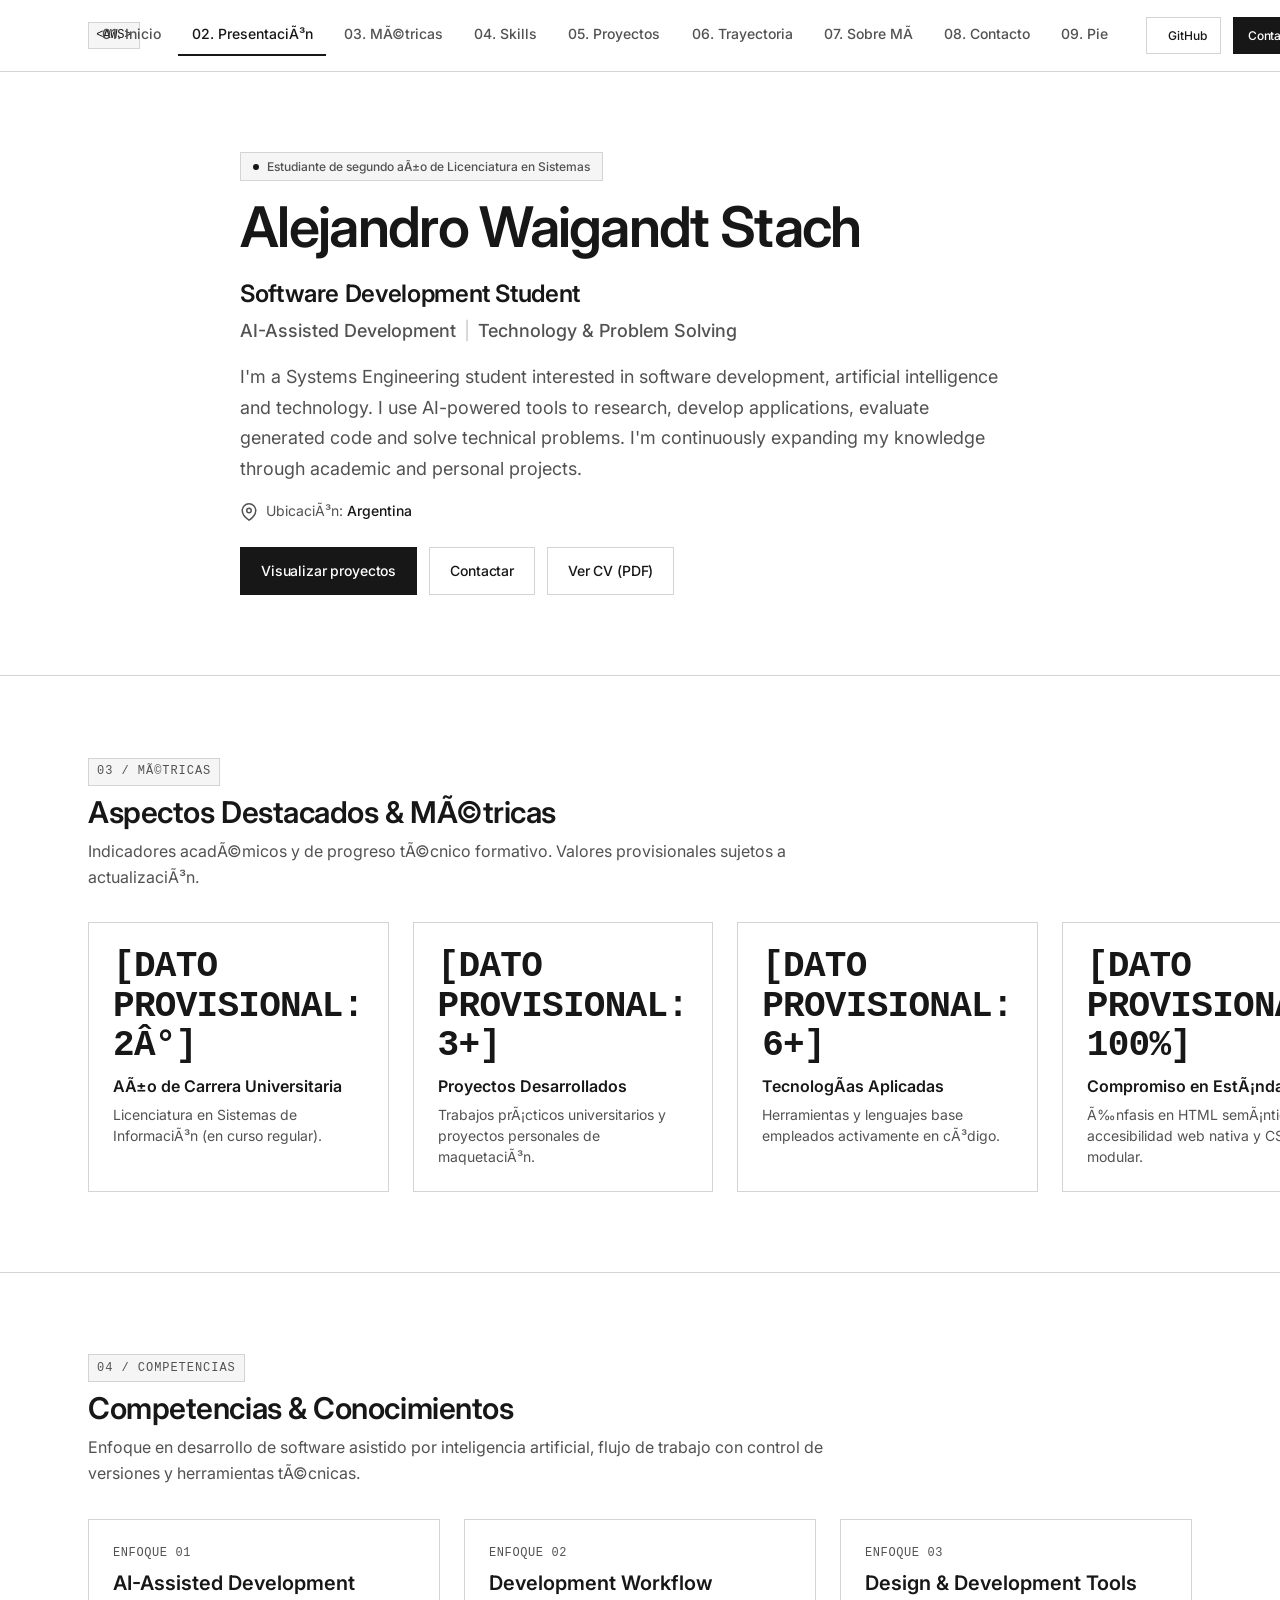
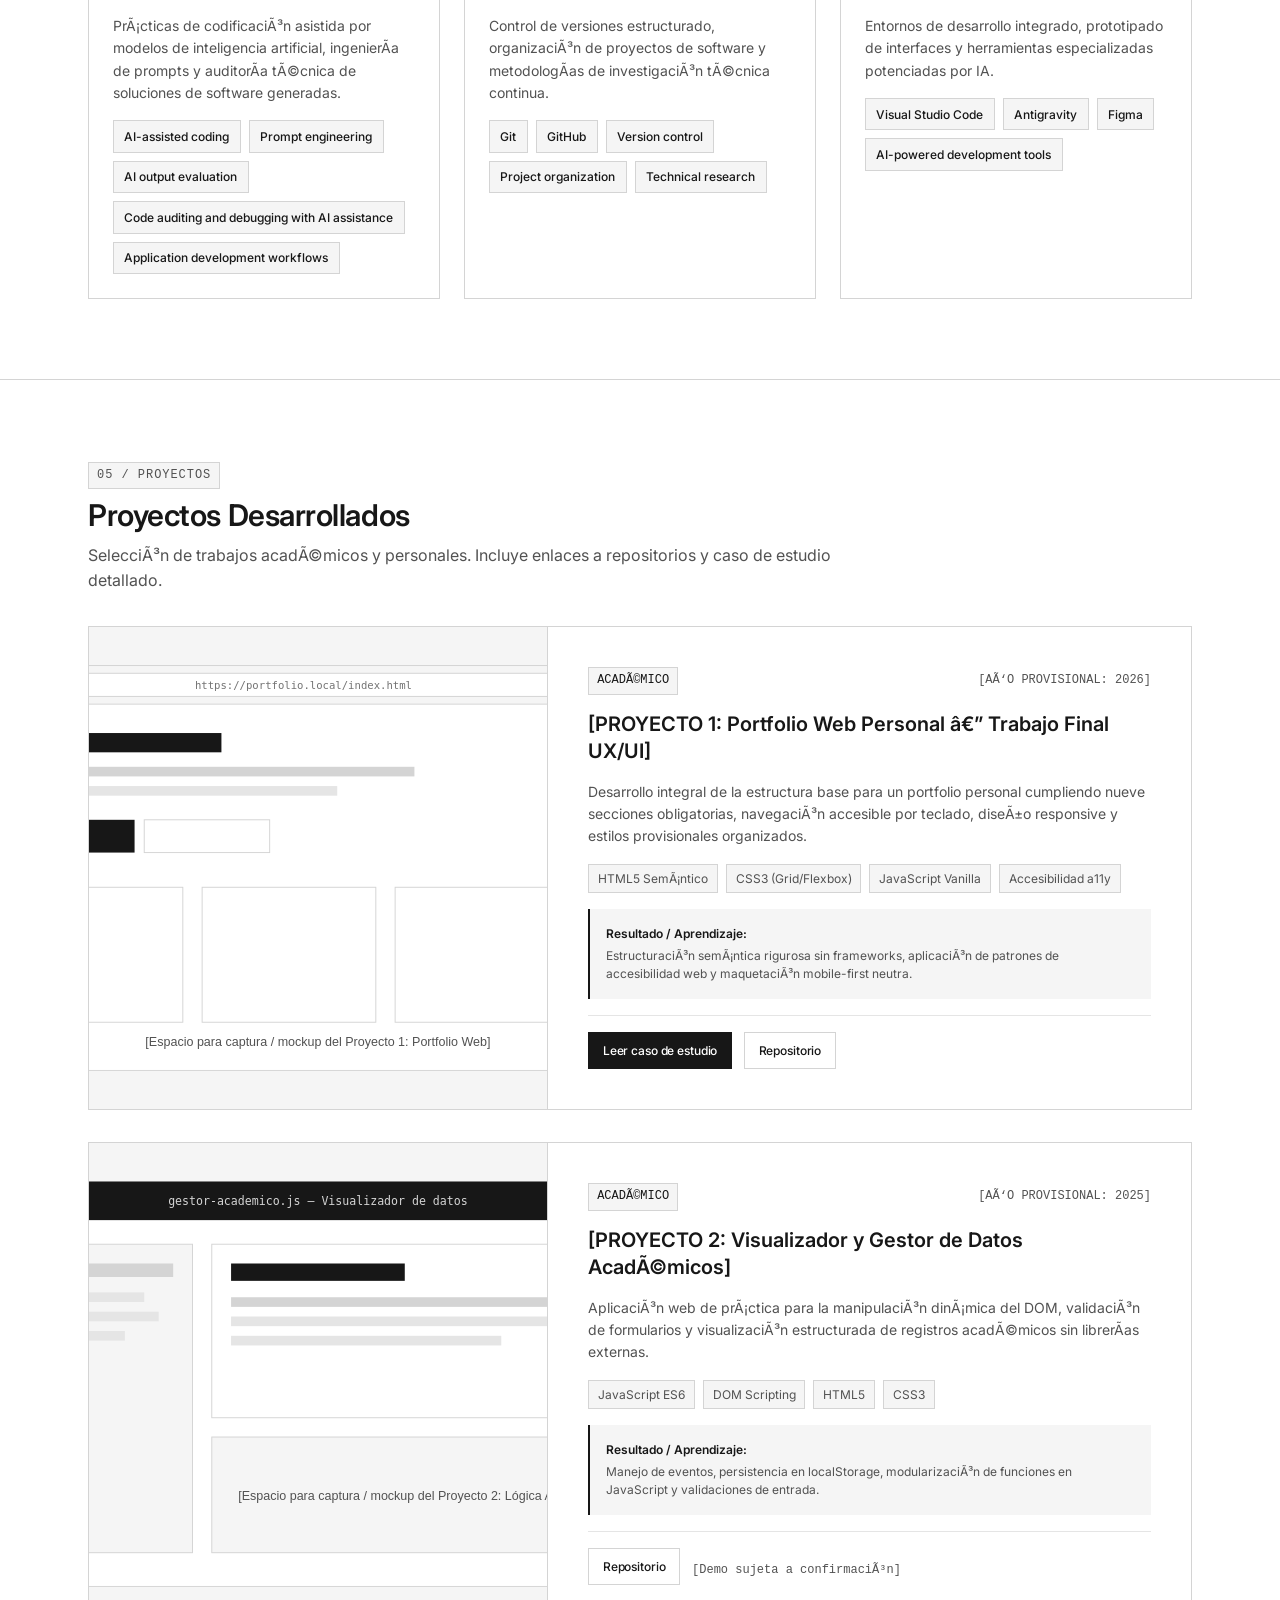
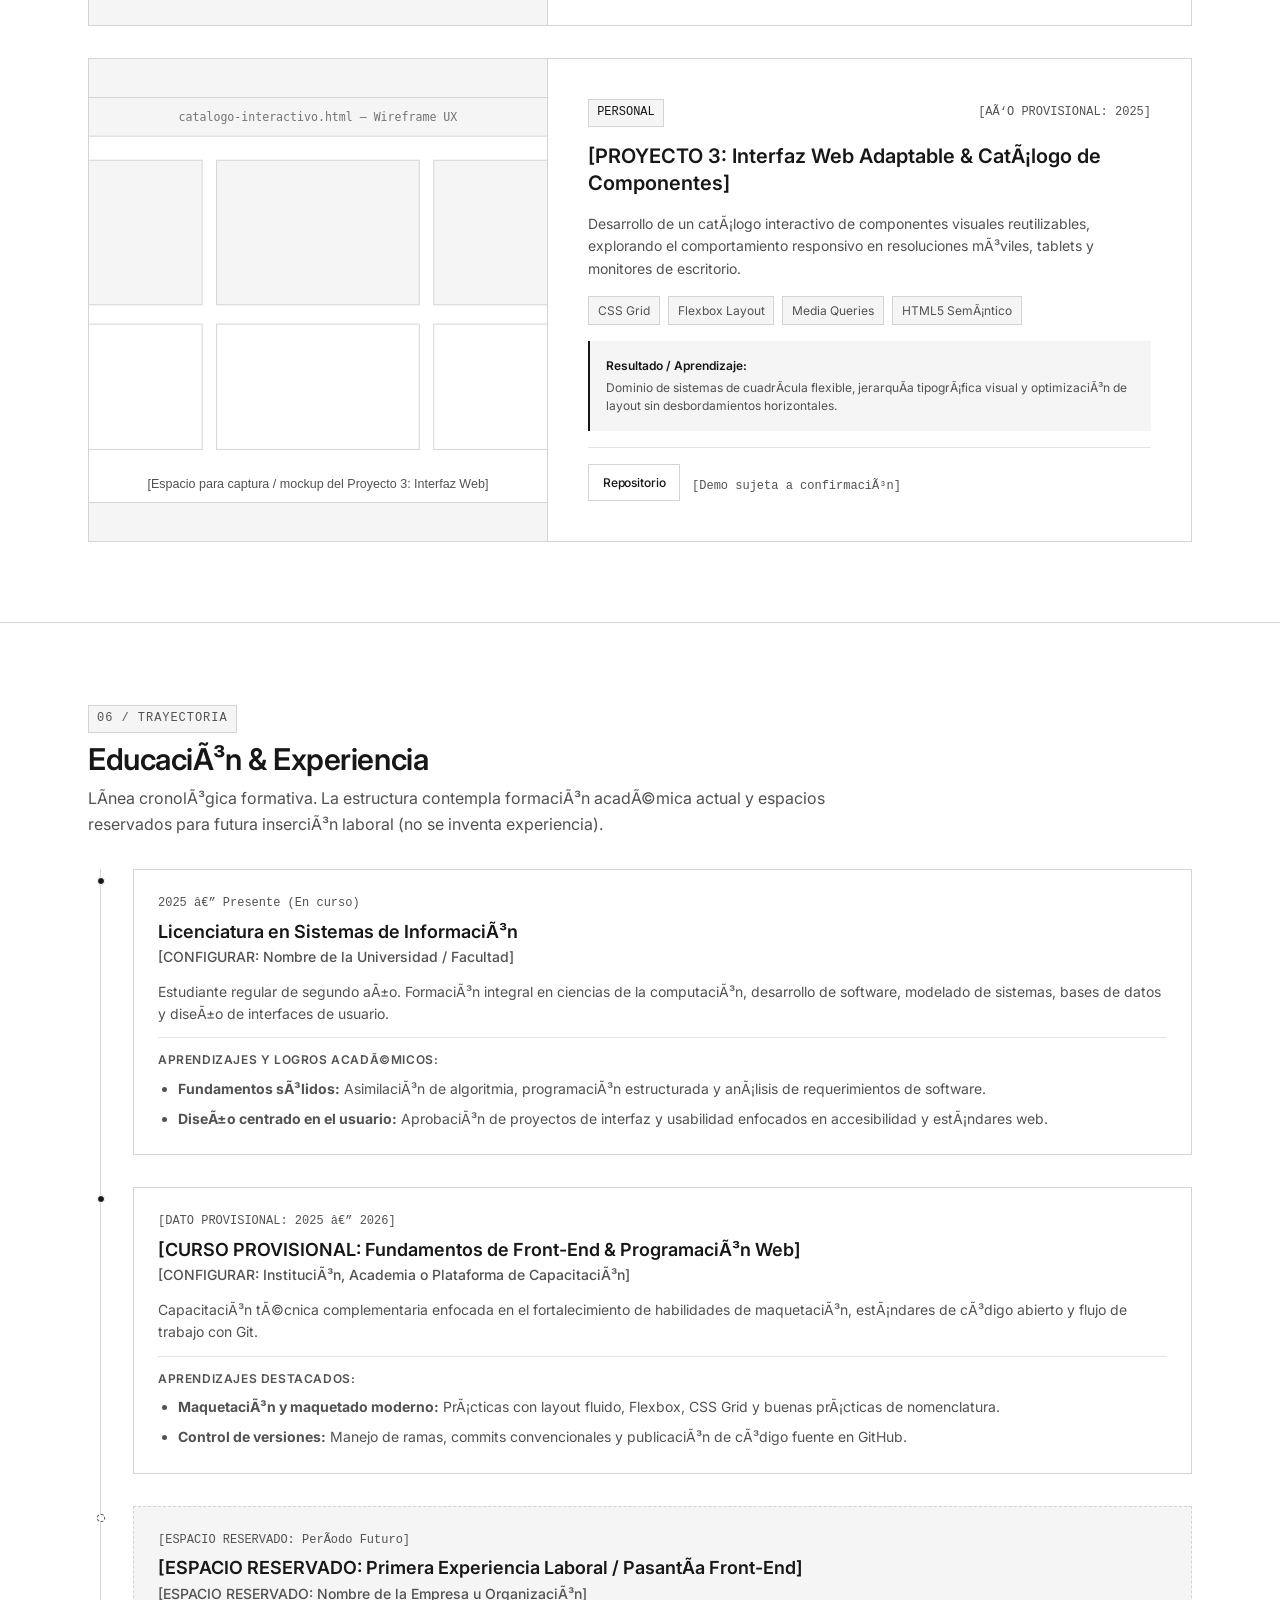
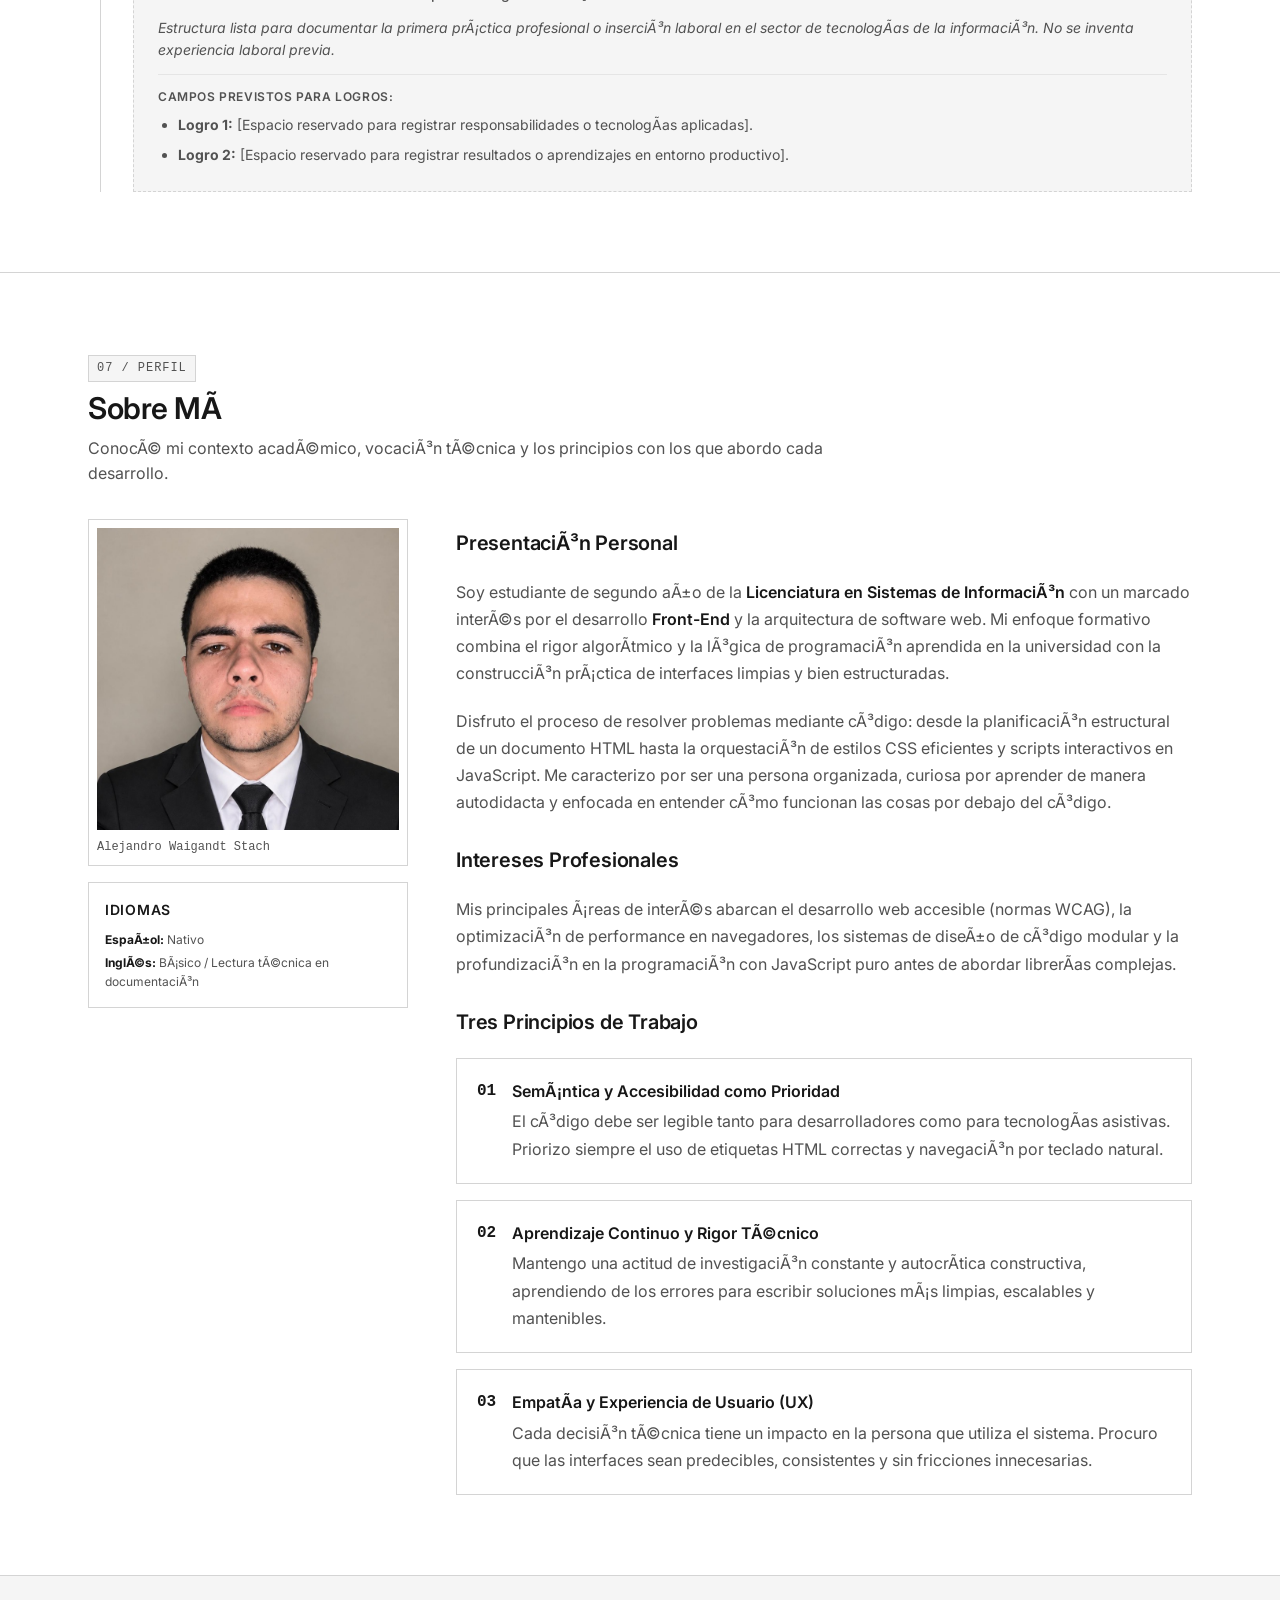
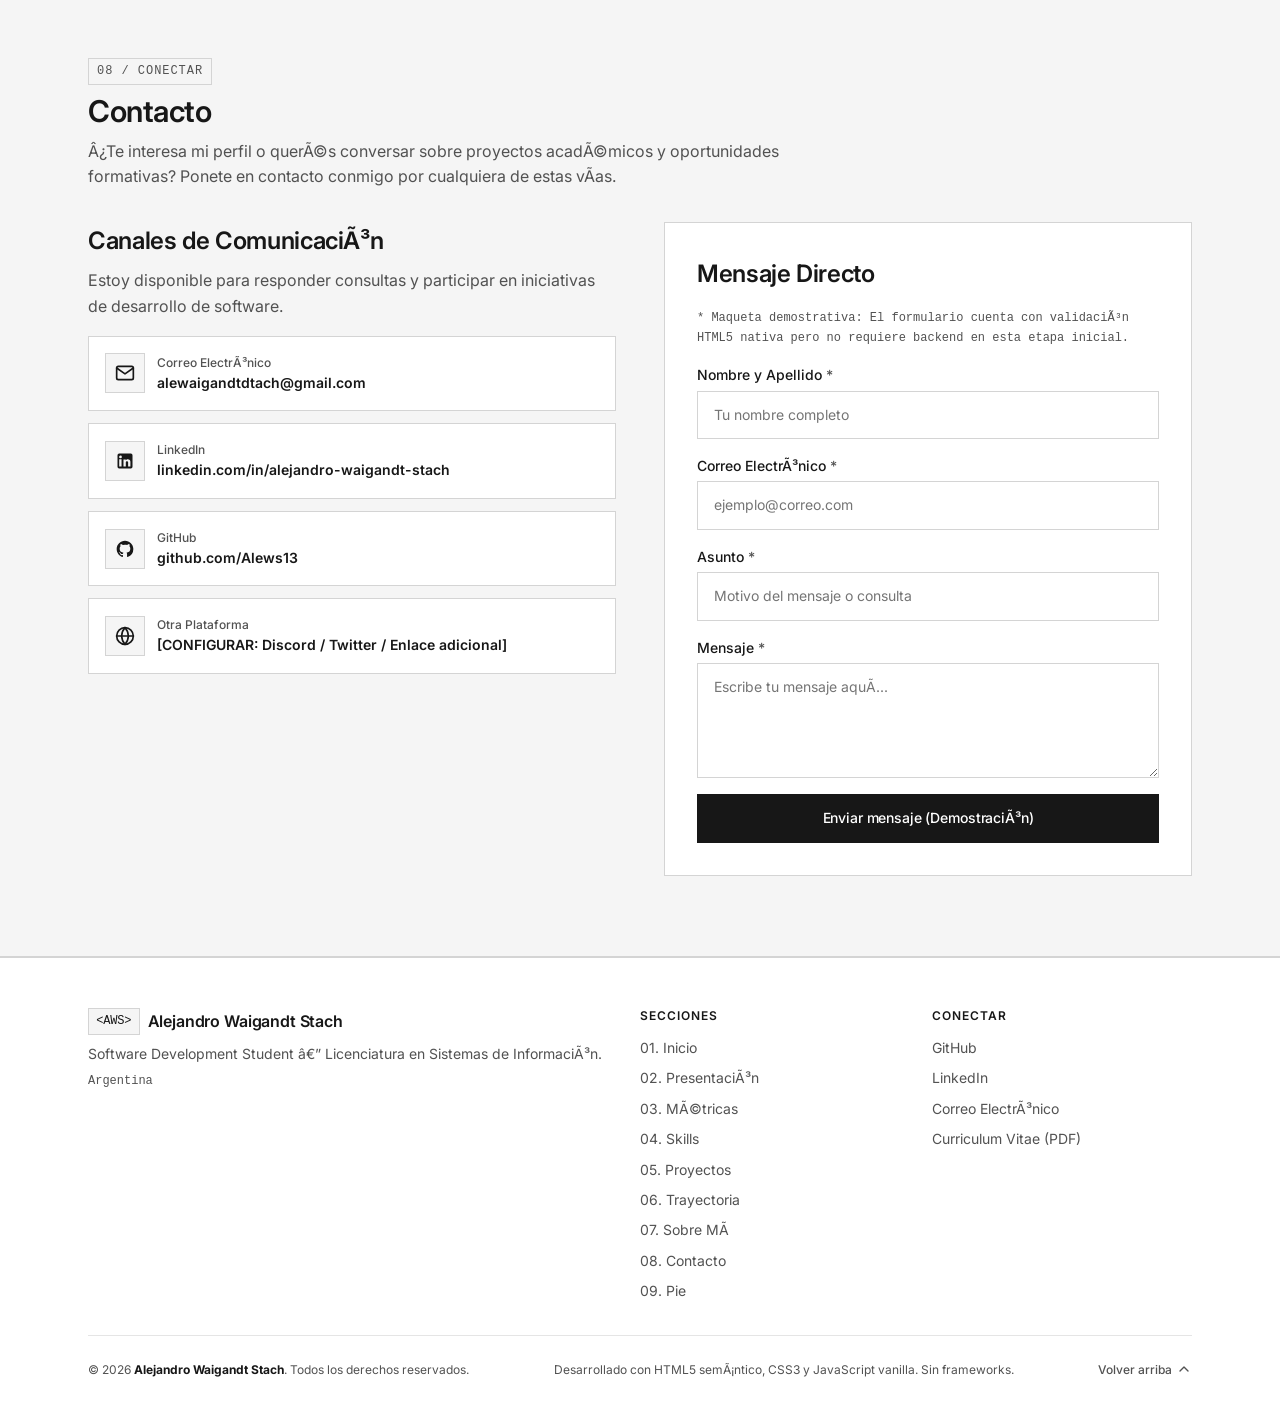
==== commit fe38d610: "personalización del portfolio" ====
--- a/index.html
+++ b/index.html
@@ -1,27 +1,27 @@
-<!DOCTYPE html>
+﻿<!DOCTYPE html>
 <html lang="es">
 <head>
   <meta charset="UTF-8">
   <meta name="viewport" content="width=device-width, initial-scale=1.0">
   
-  <!-- Metadatos básicos y SEO -->
-  <title>[NOMBRE Y APELLIDO] | Front-End Developer — Portfolio</title>
-  <meta name="description" content="Portfolio personal y académico de [NOMBRE Y APELLIDO]. Estudiante de 2° año de Licenciatura en Sistemas de Información y aspirante a Front-End Developer. Proyectos, código y habilidades técnicas.">
-  <meta name="author" content="[NOMBRE Y APELLIDO]">
+  <!-- Metadatos bÃ¡sicos y SEO -->
+  <title>Alejandro Waigandt Stach | Software Development Student â€” Portfolio</title>
+  <meta name="description" content="Portfolio personal de Alejandro Waigandt Stach. Software Development Student enfocado en AI-Assisted Development, Technology &amp; Problem Solving.">
+  <meta name="author" content="Alejandro Waigandt Stach">
   <meta name="theme-color" content="#FFFFFF">
   
   <!-- Favicon -->
   <link rel="icon" type="image/svg+xml" href="assets/icons/favicon.svg">
   
-  <!-- Tipografía: Inter (Google Fonts) con fallback a Arial y sans-serif -->
+  <!-- TipografÃ­a: Inter (Google Fonts) con fallback a Arial y sans-serif -->
   <link rel="preconnect" href="https://fonts.googleapis.com">
   <link rel="preconnect" href="https://fonts.gstatic.com" crossorigin>
   <link href="https://fonts.googleapis.com/css2?family=Inter:wght@400;500;600;700&display=swap" rel="stylesheet">
   
   <!-- Open Graph / Redes Sociales -->
   <meta property="og:type" content="website">
-  <meta property="og:title" content="[NOMBRE Y APELLIDO] | Front-End Developer — Portfolio">
-  <meta property="og:description" content="Portfolio web personal: Proyectos académicos, habilidades de programación y desarrollo Front-End con HTML5, CSS3 y JavaScript.">
+  <meta property="og:title" content="Alejandro Waigandt Stach | Software Development Student â€” Portfolio">
+  <meta property="og:description" content="Portfolio personal de Alejandro Waigandt Stach. AI-Assisted Development | Technology &amp; Problem Solving.">
   <meta property="og:image" content="assets/images/og-image-placeholder.svg">
   <meta property="og:url" content="[CONFIGURAR: URL definitiva del portfolio]">
 
@@ -36,34 +36,33 @@
 
   <!-- ========================================================
        01. HEADER / NAVIGATION
-       Sticky header con logo, navegación ancla, menú hamburguesa
+       Sticky header con logo, navegaciÃ³n ancla, menÃº hamburguesa
        y accesos directos.
        ======================================================== -->
   <header class="site-header" id="header">
     <div class="container header-container">
       
       <!-- Logo o iniciales del propietario -->
-      <!-- CONFIGURAR: Iniciales y nombre del propietario -->
-      <a href="#hero" class="brand-logo" aria-label="Ir al inicio del portfolio de [NOMBRE Y APELLIDO]">
-        <span class="brand-monogram" aria-hidden="true">&lt;[IN]&gt;</span>
-        <span class="brand-name">[NOMBRE Y APELLIDO]</span>
+      <a href="#hero" class="brand-logo" aria-label="Ir al inicio del portfolio de Alejandro Waigandt Stach">
+        <span class="brand-monogram" aria-hidden="true">&lt;AWS&gt;</span>
+        <span class="brand-name">Alejandro Waigandt Stach</span>
       </a>
 
-      <!-- Botón de menú hamburguesa para dispositivos móviles -->
+      <!-- BotÃ³n de menÃº hamburguesa para dispositivos mÃ³viles -->
       <button 
         type="button" 
         class="nav-toggle" 
         id="nav-toggle" 
         aria-expanded="false" 
         aria-controls="primary-nav" 
-        aria-label="Abrir menú de navegación">
+        aria-label="Abrir menÃº de navegaciÃ³n">
         <span class="nav-toggle__bar" aria-hidden="true"></span>
         <span class="nav-toggle__bar" aria-hidden="true"></span>
         <span class="nav-toggle__bar" aria-hidden="true"></span>
       </button>
 
-      <!-- Navegación principal con enlaces a las nueve secciones -->
-      <nav class="primary-nav" id="primary-nav" aria-label="Navegación principal">
+      <!-- NavegaciÃ³n principal con enlaces a las nueve secciones -->
+      <nav class="primary-nav" id="primary-nav" aria-label="NavegaciÃ³n principal">
         <ul class="nav-list">
           <!-- Enlace 1: Header / Inicio -->
           <li class="nav-item">
@@ -71,11 +70,11 @@
           </li>
           <!-- Enlace 2: Hero -->
           <li class="nav-item">
-            <a href="#hero" class="nav-link">02. Presentación</a>
+            <a href="#hero" class="nav-link">02. PresentaciÃ³n</a>
           </li>
-          <!-- Enlace 3: Métricas -->
+          <!-- Enlace 3: MÃ©tricas -->
           <li class="nav-item">
-            <a href="#metrics" class="nav-link">03. Métricas</a>
+            <a href="#metrics" class="nav-link">03. MÃ©tricas</a>
           </li>
           <!-- Enlace 4: Skills -->
           <li class="nav-item">
@@ -85,13 +84,13 @@
           <li class="nav-item">
             <a href="#projects" class="nav-link">05. Proyectos</a>
           </li>
-          <!-- Enlace 6: Experiencia / Educación -->
+          <!-- Enlace 6: Experiencia / EducaciÃ³n -->
           <li class="nav-item">
             <a href="#experience" class="nav-link">06. Trayectoria</a>
           </li>
-          <!-- Enlace 7: Sobre Mí -->
+          <!-- Enlace 7: Sobre MÃ­ -->
           <li class="nav-item">
-            <a href="#about" class="nav-link">07. Sobre Mí</a>
+            <a href="#about" class="nav-link">07. Sobre MÃ­</a>
           </li>
           <!-- Enlace 8: Contacto -->
           <li class="nav-item">
@@ -103,22 +102,22 @@
           </li>
         </ul>
 
-        <!-- Acciones externas de navegación -->
+        <!-- Acciones externas de navegaciÃ³n -->
         <div class="nav-actions">
           <!-- CONFIGURAR: URL de GitHub personal -->
           <a 
-            href="https://github.com/[CONFIGURAR_USUARIO_GITHUB]" 
+            href="https://github.com/Alews13" 
             class="btn btn--outline-sm nav-github-link" 
             target="_blank" 
             rel="noopener noreferrer" 
-            aria-label="Ver perfil de GitHub en pestaña nueva">
+            aria-label="Ver perfil de GitHub en pestaÃ±a nueva">
             <svg class="icon" width="16" height="16" viewBox="0 0 24 24" fill="currentColor" aria-hidden="true">
               <path d="M12 2C6.477 2 2 6.484 2 12.017c0 4.425 2.865 8.18 6.839 9.504.5.092.682-.217.682-.483 0-.237-.008-.868-.013-1.703-2.782.605-3.369-1.343-3.369-1.343-.454-1.158-1.11-1.466-1.11-1.466-.908-.62.069-.608.069-.608 1.003.07 1.53 1.032 1.53 1.032.892 1.53 2.341 1.088 2.91.832.092-.647.35-1.088.636-1.338-2.22-.253-4.555-1.113-4.555-4.951 0-1.093.39-1.988 1.029-2.688-.103-.253-.446-1.272.098-2.65 0 0 .84-.27 2.75 1.026A9.564 9.564 0 0112 6.844c.85.004 1.705.115 2.504.337 1.909-1.296 2.747-1.027 2.747-1.027.546 1.379.202 2.398.1 2.651.64.7 1.028 1.595 1.028 2.688 0 3.848-2.339 4.695-4.566 4.943.359.309.678.92.678 1.855 0 1.338-.012 2.419-.012 2.747 0 .268.18.58.688.482A10.019 10.019 0 0022 12.017C22 6.484 17.522 2 12 2z"/>
             </svg>
             <span>GitHub</span>
           </a>
 
-          <!-- Botón de contacto directo -->
+          <!-- BotÃ³n de contacto directo -->
           <a href="#contact" class="btn btn--primary-sm">Contactar</a>
         </div>
       </nav>
@@ -132,59 +131,59 @@
 
     <!-- ======================================================
          02. HERO
-         Presentación principal, rol, disponibilidad y llamadas a la acción
+         PresentaciÃ³n personal y perfil profesional
          ====================================================== -->
     <section class="section section--hero" id="hero" aria-labelledby="hero-heading">
       <div class="container hero-container">
         
-        <!-- Indicador de disponibilidad -->
-        <!-- CONFIGURAR: Estado de disponibilidad -->
+        <!-- Indicador de formaciÃ³n -->
         <div class="status-badge" role="status">
           <span class="status-badge__dot" aria-hidden="true"></span>
-          <span class="status-badge__text">[CONFIGURAR: Disponible para proyectos / pasantías académicas]</span>
-        </div>
-
-        <!-- Único H1 del documento -->
-        <!-- CONFIGURAR: Nombre completo del propietario -->
+          <span class="status-badge__text">Estudiante de segundo aÃ±o de Licenciatura en Sistemas</span>
+        </div>
+
+        <!-- Ãšnico H1 del documento: Nombre profesional -->
         <h1 class="hero-title" id="hero-heading">
-          <span class="hero-title__eyebrow">Hola, mi nombre es</span>
-          <span class="hero-title__name">[NOMBRE Y APELLIDO]</span>
+          <span class="hero-title__name">Alejandro Waigandt Stach</span>
         </h1>
 
-        <!-- Rol profesional objetivo -->
-        <p class="hero-role">
-          <span class="hero-role__main">Front-End Developer</span>
-          <span class="hero-role__divider" aria-hidden="true">|</span>
-          <span class="hero-role__sub">Estudiante de Licenciatura en Sistemas</span>
+        <!-- TÃ­tulo principal y subtÃ­tulo editorial -->
+        <div class="hero-role-block">
+          <p class="hero-role">
+            <span class="hero-role__main">Software Development Student</span>
+          </p>
+          <p class="hero-subtitle">
+            <span class="hero-subtitle__item">AI-Assisted Development</span>
+            <span class="hero-role__divider" aria-hidden="true">|</span>
+            <span class="hero-subtitle__item">Technology &amp; Problem Solving</span>
+          </p>
+        </div>
+
+        <!-- PresentaciÃ³n personal -->
+        <p class="hero-bio">
+          I'm a Systems Engineering student interested in software development, artificial intelligence and technology. I use AI-powered tools to research, develop applications, evaluate generated code and solve technical problems. I'm continuously expanding my knowledge through academic and personal projects.
         </p>
 
-        <!-- Presentación profesional breve -->
-        <!-- CONFIGURAR: Descripción profesional personalizada -->
-        <p class="hero-bio">
-          Estudiante de segundo año de la Licenciatura en Sistemas de Información con orientación al desarrollo web y la programación estructurada. Enfocado en la construcción de interfaces accesibles, semánticas y eficientes utilizando estándares web puros (HTML5, CSS3 y JavaScript vanilla), con bases de inglés técnico y una búsqueda continua de buenas prácticas de código.
-        </p>
-
-        <!-- Ubicación -->
-        <!-- CONFIGURAR: Ubicación del propietario -->
+        <!-- UbicaciÃ³n -->
         <p class="hero-location">
           <svg class="icon" width="18" height="18" viewBox="0 0 24 24" fill="none" stroke="currentColor" stroke-width="2" stroke-linecap="round" stroke-linejoin="round" aria-hidden="true">
             <path d="M21 10c0 7-9 13-9 13s-9-6-9-13a9 9 0 0 1 18 0z"></path>
             <circle cx="12" cy="10" r="3"></circle>
           </svg>
-          <span>Ubicación: <strong>[CONFIGURAR: Ciudad, País]</strong></span>
+          <span>UbicaciÃ³n: <strong>Argentina</strong></span>
         </p>
 
-        <!-- Botones de llamada a la acción -->
+        <!-- Botones de llamada a la acciÃ³n -->
         <div class="hero-actions">
           <a href="#projects" class="btn btn--primary">Visualizar proyectos</a>
           <a href="#contact" class="btn btn--secondary">Contactar</a>
-          <!-- CONFIGURAR: Enlace a archivo de Curriculum Vitae en PDF -->
+          <!-- Enlace a Curriculum Vitae en PDF -->
           <a 
             href="[CONFIGURAR: URL de CV en PDF]" 
             class="btn btn--outline" 
             target="_blank" 
             rel="noopener noreferrer" 
-            aria-label="Descargar o ver Curriculum Vitae en PDF (se abre en pestaña nueva)">
+            aria-label="Descargar o ver Curriculum Vitae en PDF (se abre en pestaÃ±a nueva)">
             Ver CV (PDF)
           </a>
         </div>
@@ -192,129 +191,123 @@
     </section>
 
     <!-- ======================================================
-         03. MÉTRICAS / HIGHLIGHTS
-         Aspectos cuantitativos académicos y técnicos con datos provisionales
+         03. MÃ‰TRICAS / HIGHLIGHTS
+         Aspectos cuantitativos acadÃ©micos y tÃ©cnicos con datos provisionales
          ====================================================== -->
     <section class="section section--metrics" id="metrics" aria-labelledby="metrics-heading">
       <div class="container">
         
         <div class="section-header">
-          <span class="section-tag" aria-hidden="true">03 / Métricas</span>
-          <h2 class="section-title" id="metrics-heading">Aspectos Destacados &amp; Métricas</h2>
+          <span class="section-tag" aria-hidden="true">03 / MÃ©tricas</span>
+          <h2 class="section-title" id="metrics-heading">Aspectos Destacados &amp; MÃ©tricas</h2>
           <p class="section-description">
-            Indicadores académicos y de progreso técnico formativo. Valores provisionales sujetos a actualización.
+            Indicadores acadÃ©micos y de progreso tÃ©cnico formativo. Valores provisionales sujetos a actualizaciÃ³n.
           </p>
         </div>
 
-        <!-- Cuadrícula de tarjetas de métricas -->
+        <!-- CuadrÃ­cula de tarjetas de mÃ©tricas -->
         <div class="metrics-grid">
           
-          <!-- Métrica 1: Año de carrera -->
+          <!-- MÃ©trica 1: AÃ±o de carrera -->
           <article class="metric-card">
-            <div class="metric-card__value">[DATO PROVISIONAL: 2°]</div>
-            <h3 class="metric-card__title">Año de Carrera Universitaria</h3>
-            <p class="metric-card__detail">Licenciatura en Sistemas de Información (en curso regular).</p>
-          </article>
-
-          <!-- Métrica 2: Cantidad de proyectos -->
+            <div class="metric-card__value">[DATO PROVISIONAL: 2Â°]</div>
+            <h3 class="metric-card__title">AÃ±o de Carrera Universitaria</h3>
+            <p class="metric-card__detail">Licenciatura en Sistemas de InformaciÃ³n (en curso regular).</p>
+          </article>
+
+          <!-- MÃ©trica 2: Cantidad de proyectos -->
           <article class="metric-card">
             <div class="metric-card__value">[DATO PROVISIONAL: 3+]</div>
             <h3 class="metric-card__title">Proyectos Desarrollados</h3>
-            <p class="metric-card__detail">Trabajos prácticos universitarios y proyectos personales de maquetación.</p>
-          </article>
-
-          <!-- Métrica 3: Tecnologías utilizadas -->
+            <p class="metric-card__detail">Trabajos prÃ¡cticos universitarios y proyectos personales de maquetaciÃ³n.</p>
+          </article>
+
+          <!-- MÃ©trica 3: TecnologÃ­as utilizadas -->
           <article class="metric-card">
             <div class="metric-card__value">[DATO PROVISIONAL: 6+]</div>
-            <h3 class="metric-card__title">Tecnologías Aplicadas</h3>
-            <p class="metric-card__detail">Herramientas y lenguajes base empleados activamente en código.</p>
-          </article>
-
-          <!-- Métrica 4: Cursos / Formación complementaria -->
+            <h3 class="metric-card__title">TecnologÃ­as Aplicadas</h3>
+            <p class="metric-card__detail">Herramientas y lenguajes base empleados activamente en cÃ³digo.</p>
+          </article>
+
+          <!-- MÃ©trica 4: Cursos / FormaciÃ³n complementaria -->
           <article class="metric-card">
             <div class="metric-card__value">[DATO PROVISIONAL: 100%]</div>
-            <h3 class="metric-card__title">Compromiso en Estándares</h3>
-            <p class="metric-card__detail">Énfasis en HTML semántico, accesibilidad web nativa y CSS modular.</p>
+            <h3 class="metric-card__title">Compromiso en EstÃ¡ndares</h3>
+            <p class="metric-card__detail">Ã‰nfasis en HTML semÃ¡ntico, accesibilidad web nativa y CSS modular.</p>
           </article>
         </div>
       </div>
     </section>
 
     <!-- ======================================================
-         04. SKILLS
-         Categorías de habilidades técnicas (Front-End, Programming, Tools)
+         04. SKILLS / COMPETENCIAS
+         Ãreas: AI-Assisted Development, Development Workflow,
+         Design & Development Tools.
          ====================================================== -->
     <section class="section section--skills" id="skills" aria-labelledby="skills-heading">
       <div class="container">
         
         <div class="section-header">
-          <span class="section-tag" aria-hidden="true">04 / Habilidades</span>
-          <h2 class="section-title" id="skills-heading">Habilidades Técnicas</h2>
+          <span class="section-tag" aria-hidden="true">04 / Competencias</span>
+          <h2 class="section-title" id="skills-heading">Competencias &amp; Conocimientos</h2>
           <p class="section-description">
-            Organización de competencias de desarrollo. Contenido técnico provisional sujeto a confirmación del estudiante.
+            Enfoque en desarrollo de software asistido por inteligencia artificial, flujo de trabajo con control de versiones y herramientas tÃ©cnicas.
           </p>
         </div>
 
         <div class="skills-grid">
           
-          <!-- Categoría 1: Front-End Development -->
+          <!-- CategorÃ­a 1: AI-Assisted Development -->
           <article class="skill-category">
             <div class="skill-category__header">
-              <span class="skill-category__badge" aria-hidden="true">Área 01</span>
-              <h3 class="skill-category__title">Front-End Development</h3>
+              <span class="skill-category__badge" aria-hidden="true">Enfoque 01</span>
+              <h3 class="skill-category__title">AI-Assisted Development</h3>
             </div>
             <p class="skill-category__desc">
-              Construcción de interfaces web semánticas, adaptables y accesibles priorizando el estándar nativo del navegador.
+              PrÃ¡cticas de codificaciÃ³n asistida por modelos de inteligencia artificial, ingenierÃ­a de prompts y auditorÃ­a tÃ©cnica de soluciones de software generadas.
             </p>
-            <!-- CONFIGURAR: Tecnologías de Front-End -->
-            <ul class="skills-list" aria-label="Tecnologías de Front-End">
-              <li class="skill-tag">HTML5 Semántico</li>
-              <li class="skill-tag">CSS3 (Flexbox &amp; CSS Grid)</li>
-              <li class="skill-tag">Responsive Web Design</li>
-              <li class="skill-tag">JavaScript Vanilla (DOM)</li>
-              <li class="skill-tag">Accesibilidad Web (a11y)</li>
+            <ul class="skills-list" aria-label="Competencias de AI-Assisted Development">
+              <li class="skill-tag">AI-assisted coding</li>
+              <li class="skill-tag">Prompt engineering</li>
+              <li class="skill-tag">AI output evaluation</li>
+              <li class="skill-tag">Code auditing and debugging with AI assistance</li>
+              <li class="skill-tag">Application development workflows</li>
             </ul>
-            <p class="field-note">[Contenido provisional: Front-End sujeto a confirmación]</p>
-          </article>
-
-          <!-- Categoría 2: Programming -->
+          </article>
+
+          <!-- CategorÃ­a 2: Development Workflow -->
           <article class="skill-category">
             <div class="skill-category__header">
-              <span class="skill-category__badge" aria-hidden="true">Área 02</span>
-              <h3 class="skill-category__title">Programming &amp; Lógica</h3>
+              <span class="skill-category__badge" aria-hidden="true">Enfoque 02</span>
+              <h3 class="skill-category__title">Development Workflow</h3>
             </div>
             <p class="skill-category__desc">
-              Fundamentos de programación estructurada, resolución de algoritmos y modularidad de código adquiridos en la carrera.
+              Control de versiones estructurado, organizaciÃ³n de proyectos de software y metodologÃ­as de investigaciÃ³n tÃ©cnica continua.
             </p>
-            <!-- CONFIGURAR: Tecnologías y lenguajes de programación -->
-            <ul class="skills-list" aria-label="Lenguajes y conceptos de programación">
-              <li class="skill-tag">JavaScript (ES6+)</li>
-              <li class="skill-tag">Python (Nivel académico)</li>
-              <li class="skill-tag">Lógica algorítmica</li>
-              <li class="skill-tag">Estructuras de datos básicas</li>
-              <li class="skill-tag">Programación modular</li>
+            <ul class="skills-list" aria-label="Competencias de Development Workflow">
+              <li class="skill-tag">Git</li>
+              <li class="skill-tag">GitHub</li>
+              <li class="skill-tag">Version control</li>
+              <li class="skill-tag">Project organization</li>
+              <li class="skill-tag">Technical research</li>
             </ul>
-            <p class="field-note">[Contenido provisional: Lenguajes sujetos a confirmación]</p>
-          </article>
-
-          <!-- Categoría 3: Tools & Technologies -->
+          </article>
+
+          <!-- CategorÃ­a 3: Design & Development Tools -->
           <article class="skill-category">
             <div class="skill-category__header">
-              <span class="skill-category__badge" aria-hidden="true">Área 03</span>
-              <h3 class="skill-category__title">Tools &amp; Technologies</h3>
+              <span class="skill-category__badge" aria-hidden="true">Enfoque 03</span>
+              <h3 class="skill-category__title">Design &amp; Development Tools</h3>
             </div>
             <p class="skill-category__desc">
-              Herramientas de soporte para el control de versiones, entorno de trabajo y depuración en el ciclo de desarrollo.
+              Entornos de desarrollo integrado, prototipado de interfaces y herramientas especializadas potenciadas por IA.
             </p>
-            <!-- CONFIGURAR: Herramientas de desarrollo -->
-            <ul class="skills-list" aria-label="Herramientas de desarrollo">
-              <li class="skill-tag">Git</li>
-              <li class="skill-tag">GitHub</li>
+            <ul class="skills-list" aria-label="Herramientas de diseÃ±o y desarrollo">
               <li class="skill-tag">Visual Studio Code</li>
-              <li class="skill-tag">Navegador &amp; DevTools</li>
-              <li class="skill-tag">Terminal / CLI básico</li>
+              <li class="skill-tag">Antigravity</li>
+              <li class="skill-tag">Figma</li>
+              <li class="skill-tag">AI-powered development tools</li>
             </ul>
-            <p class="field-note">[Contenido provisional: Herramientas sujetas a confirmación]</p>
           </article>
         </div>
       </div>
@@ -322,7 +315,7 @@
 
     <!-- ======================================================
          05. PROJECTS
-         Mínimo 3 tarjetas de proyectos académicos/personales
+         MÃ­nimo 3 tarjetas de proyectos acadÃ©micos/personales
          con enlace al caso de estudio interno
          ====================================================== -->
     <section class="section section--projects" id="projects" aria-labelledby="projects-heading">
@@ -332,7 +325,7 @@
           <span class="section-tag" aria-hidden="true">05 / Proyectos</span>
           <h2 class="section-title" id="projects-heading">Proyectos Desarrollados</h2>
           <p class="section-description">
-            Selección de trabajos académicos y personales. Incluye enlaces a repositorios y caso de estudio detallado.
+            SelecciÃ³n de trabajos acadÃ©micos y personales. Incluye enlaces a repositorios y caso de estudio detallado.
           </p>
         </div>
 
@@ -343,7 +336,7 @@
             <figure class="project-card__media">
               <img 
                 src="assets/projects/project-placeholder-1.svg" 
-                alt="Mockup esquemático del proyecto Portfolio Web Personal con diseño responsive y 9 secciones" 
+                alt="Mockup esquemÃ¡tico del proyecto Portfolio Web Personal con diseÃ±o responsive y 9 secciones" 
                 width="800" 
                 height="500" 
                 loading="lazy">
@@ -351,24 +344,24 @@
             </figure>
             <div class="project-card__body">
               <div class="project-card__meta">
-                <span class="project-badge">Académico</span>
-                <span class="project-year">[AÑO PROVISIONAL: 2026]</span>
+                <span class="project-badge">AcadÃ©mico</span>
+                <span class="project-year">[AÃ‘O PROVISIONAL: 2026]</span>
               </div>
               <h3 class="project-card__title">
-                [PROYECTO 1: Portfolio Web Personal — Trabajo Final UX/UI]
+                [PROYECTO 1: Portfolio Web Personal â€” Trabajo Final UX/UI]
               </h3>
               <p class="project-card__desc">
-                Desarrollo integral de la estructura base para un portfolio personal cumpliendo nueve secciones obligatorias, navegación accesible por teclado, diseño responsive y estilos provisionales organizados.
+                Desarrollo integral de la estructura base para un portfolio personal cumpliendo nueve secciones obligatorias, navegaciÃ³n accesible por teclado, diseÃ±o responsive y estilos provisionales organizados.
               </p>
               <div class="project-card__tech">
-                <span class="tech-pill">HTML5 Semántico</span>
+                <span class="tech-pill">HTML5 SemÃ¡ntico</span>
                 <span class="tech-pill">CSS3 (Grid/Flexbox)</span>
                 <span class="tech-pill">JavaScript Vanilla</span>
                 <span class="tech-pill">Accesibilidad a11y</span>
               </div>
               <div class="project-card__outcome">
                 <strong>Resultado / Aprendizaje:</strong>
-                <p>Estructuración semántica rigurosa sin frameworks, aplicación de patrones de accesibilidad web y maquetación mobile-first neutra.</p>
+                <p>EstructuraciÃ³n semÃ¡ntica rigurosa sin frameworks, aplicaciÃ³n de patrones de accesibilidad web y maquetaciÃ³n mobile-first neutra.</p>
               </div>
               <div class="project-card__links">
                 <!-- Enlace al Caso de Estudio interno -->
@@ -377,23 +370,23 @@
                 </a>
                 <!-- CONFIGURAR: Repositorio GitHub del proyecto 1 -->
                 <a 
-                  href="https://github.com/[CONFIGURAR_USUARIO_GITHUB]/portfolio" 
+                  href="https://github.com/Alews13/portfolio" 
                   class="btn btn--outline-sm" 
                   target="_blank" 
                   rel="noopener noreferrer" 
-                  aria-label="Ver repositorio de Portfolio Web en GitHub (se abre en pestaña nueva)">
+                  aria-label="Ver repositorio de Portfolio Web en GitHub (se abre en pestaÃ±a nueva)">
                   Repositorio
                 </a>
               </div>
             </div>
           </article>
 
-          <!-- Proyecto 2: Lógica / Aplicación de Práctica -->
+          <!-- Proyecto 2: LÃ³gica / AplicaciÃ³n de PrÃ¡ctica -->
           <article class="project-card">
             <figure class="project-card__media">
               <img 
                 src="assets/projects/project-placeholder-2.svg" 
-                alt="Mockup esquemático del proyecto de visualización de datos y lógica algorítmica" 
+                alt="Mockup esquemÃ¡tico del proyecto de visualizaciÃ³n de datos y lÃ³gica algorÃ­tmica" 
                 width="800" 
                 height="500" 
                 loading="lazy">
@@ -401,14 +394,14 @@
             </figure>
             <div class="project-card__body">
               <div class="project-card__meta">
-                <span class="project-badge">Académico</span>
-                <span class="project-year">[AÑO PROVISIONAL: 2025]</span>
+                <span class="project-badge">AcadÃ©mico</span>
+                <span class="project-year">[AÃ‘O PROVISIONAL: 2025]</span>
               </div>
               <h3 class="project-card__title">
-                [PROYECTO 2: Visualizador y Gestor de Datos Académicos]
+                [PROYECTO 2: Visualizador y Gestor de Datos AcadÃ©micos]
               </h3>
               <p class="project-card__desc">
-                Aplicación web de práctica para la manipulación dinámica del DOM, validación de formularios y visualización estructurada de registros académicos sin librerías externas.
+                AplicaciÃ³n web de prÃ¡ctica para la manipulaciÃ³n dinÃ¡mica del DOM, validaciÃ³n de formularios y visualizaciÃ³n estructurada de registros acadÃ©micos sin librerÃ­as externas.
               </p>
               <div class="project-card__tech">
                 <span class="tech-pill">JavaScript ES6</span>
@@ -418,29 +411,29 @@
               </div>
               <div class="project-card__outcome">
                 <strong>Resultado / Aprendizaje:</strong>
-                <p>Manejo de eventos, persistencia en localStorage, modularización de funciones en JavaScript y validaciones de entrada.</p>
+                <p>Manejo de eventos, persistencia en localStorage, modularizaciÃ³n de funciones en JavaScript y validaciones de entrada.</p>
               </div>
               <div class="project-card__links">
                 <!-- CONFIGURAR: Repositorio GitHub del proyecto 2 -->
                 <a 
-                  href="https://github.com/[CONFIGURAR_USUARIO_GITHUB]/[CONFIGURAR_REPO_2]" 
+                  href="https://github.com/Alews13/[CONFIGURAR_REPO_2]" 
                   class="btn btn--outline-sm" 
                   target="_blank" 
                   rel="noopener noreferrer" 
-                  aria-label="Ver repositorio del Proyecto 2 en GitHub (se abre en pestaña nueva)">
+                  aria-label="Ver repositorio del Proyecto 2 en GitHub (se abre en pestaÃ±a nueva)">
                   Repositorio
                 </a>
-                <span class="field-note">[Demo sujeta a confirmación]</span>
-              </div>
-            </div>
-          </article>
-
-          <!-- Proyecto 3: Maqueta de Interfaz / Catálogo -->
+                <span class="field-note">[Demo sujeta a confirmaciÃ³n]</span>
+              </div>
+            </div>
+          </article>
+
+          <!-- Proyecto 3: Maqueta de Interfaz / CatÃ¡logo -->
           <article class="project-card">
             <figure class="project-card__media">
               <img 
                 src="assets/projects/project-placeholder-3.svg" 
-                alt="Mockup esquemático de interfaz de catálogo web responsivo con cuadrícula y filtros" 
+                alt="Mockup esquemÃ¡tico de interfaz de catÃ¡logo web responsivo con cuadrÃ­cula y filtros" 
                 width="800" 
                 height="500" 
                 loading="lazy">
@@ -449,35 +442,35 @@
             <div class="project-card__body">
               <div class="project-card__meta">
                 <span class="project-badge">Personal</span>
-                <span class="project-year">[AÑO PROVISIONAL: 2025]</span>
+                <span class="project-year">[AÃ‘O PROVISIONAL: 2025]</span>
               </div>
               <h3 class="project-card__title">
-                [PROYECTO 3: Interfaz Web Adaptable &amp; Catálogo de Componentes]
+                [PROYECTO 3: Interfaz Web Adaptable &amp; CatÃ¡logo de Componentes]
               </h3>
               <p class="project-card__desc">
-                Desarrollo de un catálogo interactivo de componentes visuales reutilizables, explorando el comportamiento responsivo en resoluciones móviles, tablets y monitores de escritorio.
+                Desarrollo de un catÃ¡logo interactivo de componentes visuales reutilizables, explorando el comportamiento responsivo en resoluciones mÃ³viles, tablets y monitores de escritorio.
               </p>
               <div class="project-card__tech">
                 <span class="tech-pill">CSS Grid</span>
                 <span class="tech-pill">Flexbox Layout</span>
                 <span class="tech-pill">Media Queries</span>
-                <span class="tech-pill">HTML5 Semántico</span>
+                <span class="tech-pill">HTML5 SemÃ¡ntico</span>
               </div>
               <div class="project-card__outcome">
                 <strong>Resultado / Aprendizaje:</strong>
-                <p>Dominio de sistemas de cuadrícula flexible, jerarquía tipográfica visual y optimización de layout sin desbordamientos horizontales.</p>
+                <p>Dominio de sistemas de cuadrÃ­cula flexible, jerarquÃ­a tipogrÃ¡fica visual y optimizaciÃ³n de layout sin desbordamientos horizontales.</p>
               </div>
               <div class="project-card__links">
                 <!-- CONFIGURAR: Repositorio GitHub del proyecto 3 -->
                 <a 
-                  href="https://github.com/[CONFIGURAR_USUARIO_GITHUB]/[CONFIGURAR_REPO_3]" 
+                  href="https://github.com/Alews13/[CONFIGURAR_REPO_3]" 
                   class="btn btn--outline-sm" 
                   target="_blank" 
                   rel="noopener noreferrer" 
-                  aria-label="Ver repositorio del Proyecto 3 en GitHub (se abre en pestaña nueva)">
+                  aria-label="Ver repositorio del Proyecto 3 en GitHub (se abre en pestaÃ±a nueva)">
                   Repositorio
                 </a>
-                <span class="field-note">[Demo sujeta a confirmación]</span>
+                <span class="field-note">[Demo sujeta a confirmaciÃ³n]</span>
               </div>
             </div>
           </article>
@@ -487,7 +480,7 @@
 
     <!-- ======================================================
          06. EXPERIENCE / EDUCATION
-         Línea de tiempo para formación universitaria, capacitaciones
+         LÃ­nea de tiempo para formaciÃ³n universitaria, capacitaciones
          y espacio reservado para experiencia laboral futura.
          ====================================================== -->
     <section class="section section--experience" id="experience" aria-labelledby="experience-heading">
@@ -495,30 +488,30 @@
         
         <div class="section-header">
           <span class="section-tag" aria-hidden="true">06 / Trayectoria</span>
-          <h2 class="section-title" id="experience-heading">Educación &amp; Experiencia</h2>
+          <h2 class="section-title" id="experience-heading">EducaciÃ³n &amp; Experiencia</h2>
           <p class="section-description">
-            Línea cronológica formativa. La estructura contempla formación académica actual y espacios reservados para futura inserción laboral (no se inventa experiencia).
+            LÃ­nea cronolÃ³gica formativa. La estructura contempla formaciÃ³n acadÃ©mica actual y espacios reservados para futura inserciÃ³n laboral (no se inventa experiencia).
           </p>
         </div>
 
         <div class="timeline">
           
-          <!-- Hito 1: Formación Universitaria -->
+          <!-- Hito 1: FormaciÃ³n Universitaria -->
           <article class="timeline-item">
             <div class="timeline-item__marker" aria-hidden="true"></div>
             <div class="timeline-item__content">
-              <div class="timeline-item__period">2025 — Presente (En curso)</div>
+              <div class="timeline-item__period">2025 â€” Presente (En curso)</div>
               <!-- CONFIGURAR: Nombre de la Universidad / Facultad -->
-              <h3 class="timeline-item__role">Licenciatura en Sistemas de Información</h3>
+              <h3 class="timeline-item__role">Licenciatura en Sistemas de InformaciÃ³n</h3>
               <p class="timeline-item__institution">[CONFIGURAR: Nombre de la Universidad / Facultad]</p>
               <p class="timeline-item__desc">
-                Estudiante regular de segundo año. Formación integral en ciencias de la computación, desarrollo de software, modelado de sistemas, bases de datos y diseño de interfaces de usuario.
+                Estudiante regular de segundo aÃ±o. FormaciÃ³n integral en ciencias de la computaciÃ³n, desarrollo de software, modelado de sistemas, bases de datos y diseÃ±o de interfaces de usuario.
               </p>
               <div class="timeline-item__learnings">
-                <h4 class="timeline-item__subheading">Aprendizajes y logros académicos:</h4>
+                <h4 class="timeline-item__subheading">Aprendizajes y logros acadÃ©micos:</h4>
                 <ul class="bullet-list">
-                  <li><strong>Fundamentos sólidos:</strong> Asimilación de algoritmia, programación estructurada y análisis de requerimientos de software.</li>
-                  <li><strong>Diseño centrado en el usuario:</strong> Aprobación de proyectos de interfaz y usabilidad enfocados en accesibilidad y estándares web.</li>
+                  <li><strong>Fundamentos sÃ³lidos:</strong> AsimilaciÃ³n de algoritmia, programaciÃ³n estructurada y anÃ¡lisis de requerimientos de software.</li>
+                  <li><strong>DiseÃ±o centrado en el usuario:</strong> AprobaciÃ³n de proyectos de interfaz y usabilidad enfocados en accesibilidad y estÃ¡ndares web.</li>
                 </ul>
               </div>
             </div>
@@ -528,18 +521,18 @@
           <article class="timeline-item">
             <div class="timeline-item__marker" aria-hidden="true"></div>
             <div class="timeline-item__content">
-              <div class="timeline-item__period">[DATO PROVISIONAL: 2025 — 2026]</div>
-              <!-- CONFIGURAR: Título de curso complementario -->
-              <h3 class="timeline-item__role">[CURSO PROVISIONAL: Fundamentos de Front-End &amp; Programación Web]</h3>
-              <p class="timeline-item__institution">[CONFIGURAR: Institución, Academia o Plataforma de Capacitación]</p>
+              <div class="timeline-item__period">[DATO PROVISIONAL: 2025 â€” 2026]</div>
+              <!-- CONFIGURAR: TÃ­tulo de curso complementario -->
+              <h3 class="timeline-item__role">[CURSO PROVISIONAL: Fundamentos de Front-End &amp; ProgramaciÃ³n Web]</h3>
+              <p class="timeline-item__institution">[CONFIGURAR: InstituciÃ³n, Academia o Plataforma de CapacitaciÃ³n]</p>
               <p class="timeline-item__desc">
-                Capacitación técnica complementaria enfocada en el fortalecimiento de habilidades de maquetación, estándares de código abierto y flujo de trabajo con Git.
+                CapacitaciÃ³n tÃ©cnica complementaria enfocada en el fortalecimiento de habilidades de maquetaciÃ³n, estÃ¡ndares de cÃ³digo abierto y flujo de trabajo con Git.
               </p>
               <div class="timeline-item__learnings">
                 <h4 class="timeline-item__subheading">Aprendizajes destacados:</h4>
                 <ul class="bullet-list">
-                  <li><strong>Maquetación y maquetado moderno:</strong> Prácticas con layout fluido, Flexbox, CSS Grid y buenas prácticas de nomenclatura.</li>
-                  <li><strong>Control de versiones:</strong> Manejo de ramas, commits convencionales y publicación de código fuente en GitHub.</li>
+                  <li><strong>MaquetaciÃ³n y maquetado moderno:</strong> PrÃ¡cticas con layout fluido, Flexbox, CSS Grid y buenas prÃ¡cticas de nomenclatura.</li>
+                  <li><strong>Control de versiones:</strong> Manejo de ramas, commits convencionales y publicaciÃ³n de cÃ³digo fuente en GitHub.</li>
                 </ul>
               </div>
             </div>
@@ -549,17 +542,17 @@
           <article class="timeline-item timeline-item--future">
             <div class="timeline-item__marker timeline-item__marker--future" aria-hidden="true"></div>
             <div class="timeline-item__content">
-              <div class="timeline-item__period">[ESPACIO RESERVADO: Período Futuro]</div>
+              <div class="timeline-item__period">[ESPACIO RESERVADO: PerÃ­odo Futuro]</div>
               <!-- CONFIGURAR: Espacio para futura experiencia laboral -->
-              <h3 class="timeline-item__role">[ESPACIO RESERVADO: Primera Experiencia Laboral / Pasantía Front-End]</h3>
-              <p class="timeline-item__institution">[ESPACIO RESERVADO: Nombre de la Empresa u Organización]</p>
+              <h3 class="timeline-item__role">[ESPACIO RESERVADO: Primera Experiencia Laboral / PasantÃ­a Front-End]</h3>
+              <p class="timeline-item__institution">[ESPACIO RESERVADO: Nombre de la Empresa u OrganizaciÃ³n]</p>
               <p class="timeline-item__desc">
-                <em>Estructura lista para documentar la primera práctica profesional o inserción laboral en el sector de tecnologías de la información. No se inventa experiencia laboral previa.</em>
+                <em>Estructura lista para documentar la primera prÃ¡ctica profesional o inserciÃ³n laboral en el sector de tecnologÃ­as de la informaciÃ³n. No se inventa experiencia laboral previa.</em>
               </p>
               <div class="timeline-item__learnings">
                 <h4 class="timeline-item__subheading">Campos previstos para logros:</h4>
                 <ul class="bullet-list">
-                  <li><strong>Logro 1:</strong> [Espacio reservado para registrar responsabilidades o tecnologías aplicadas].</li>
+                  <li><strong>Logro 1:</strong> [Espacio reservado para registrar responsabilidades o tecnologÃ­as aplicadas].</li>
                   <li><strong>Logro 2:</strong> [Espacio reservado para registrar resultados o aprendizajes en entorno productivo].</li>
                 </ul>
               </div>
@@ -571,7 +564,7 @@
 
     <!-- ======================================================
          07. ABOUT ME
-         Presentación personal, espacio para foto, intereses
+         PresentaciÃ³n personal, espacio para foto, intereses
          y tres principios de trabajo.
          ====================================================== -->
     <section class="section section--about" id="about" aria-labelledby="about-heading">
@@ -579,27 +572,26 @@
         
         <div class="section-header">
           <span class="section-tag" aria-hidden="true">07 / Perfil</span>
-          <h2 class="section-title" id="about-heading">Sobre Mí</h2>
+          <h2 class="section-title" id="about-heading">Sobre MÃ­</h2>
           <p class="section-description">
-            Conocé mi contexto académico, vocación técnica y los principios con los que abordo cada desarrollo.
+            ConocÃ© mi contexto acadÃ©mico, vocaciÃ³n tÃ©cnica y los principios con los que abordo cada desarrollo.
           </p>
         </div>
 
         <div class="about-grid">
           
-          <!-- Espacio para fotografía personal -->
+          <!-- FotografÃ­a personal -->
           <div class="about-photo-wrapper">
             <figure class="profile-figure">
-              <!-- CONFIGURAR: Reemplazar src con imagen real en assets/images/ -->
               <img 
-                src="assets/images/profile-placeholder.svg" 
-                alt="Espacio para fotografía de perfil de [NOMBRE Y APELLIDO] - Front-End Developer" 
+                src="assets/images/alejandro-waigandt.jpg" 
+                alt="FotografÃ­a de Alejandro Waigandt Stach - Software Development Student" 
                 class="profile-img" 
                 width="400" 
                 height="400" 
                 loading="lazy">
               <figcaption class="field-note text-center">
-                [Espacio reservado para fotografía de perfil: 400x400 px]
+                Alejandro Waigandt Stach
               </figcaption>
             </figure>
 
@@ -608,28 +600,28 @@
               <h3 class="about-languages__title">Idiomas</h3>
               <ul class="languages-list">
                 <!-- CONFIGURAR: Idiomas y niveles -->
-                <li><strong>Español:</strong> Nativo</li>
-                <li><strong>Inglés:</strong> Básico / Lectura técnica en documentación</li>
+                <li><strong>EspaÃ±ol:</strong> Nativo</li>
+                <li><strong>InglÃ©s:</strong> BÃ¡sico / Lectura tÃ©cnica en documentaciÃ³n</li>
               </ul>
             </div>
           </div>
 
-          <!-- Información personal y principios -->
+          <!-- InformaciÃ³n personal y principios -->
           <div class="about-content">
             
-            <h3 class="about-subheading">Presentación Personal</h3>
-            <!-- CONFIGURAR: Texto de presentación personal -->
+            <h3 class="about-subheading">PresentaciÃ³n Personal</h3>
+            <!-- CONFIGURAR: Texto de presentaciÃ³n personal -->
             <p>
-              Soy estudiante de segundo año de la <strong>Licenciatura en Sistemas de Información</strong> con un marcado interés por el desarrollo <strong>Front-End</strong> y la arquitectura de software web. Mi enfoque formativo combina el rigor algorítmico y la lógica de programación aprendida en la universidad con la construcción práctica de interfaces limpias y bien estructuradas.
+              Soy estudiante de segundo aÃ±o de la <strong>Licenciatura en Sistemas de InformaciÃ³n</strong> con un marcado interÃ©s por el desarrollo <strong>Front-End</strong> y la arquitectura de software web. Mi enfoque formativo combina el rigor algorÃ­tmico y la lÃ³gica de programaciÃ³n aprendida en la universidad con la construcciÃ³n prÃ¡ctica de interfaces limpias y bien estructuradas.
             </p>
             <p>
-              Disfruto el proceso de resolver problemas mediante código: desde la planificación estructural de un documento HTML hasta la orquestación de estilos CSS eficientes y scripts interactivos en JavaScript. Me caracterizo por ser una persona organizada, curiosa por aprender de manera autodidacta y enfocada en entender cómo funcionan las cosas por debajo del código.
+              Disfruto el proceso de resolver problemas mediante cÃ³digo: desde la planificaciÃ³n estructural de un documento HTML hasta la orquestaciÃ³n de estilos CSS eficientes y scripts interactivos en JavaScript. Me caracterizo por ser una persona organizada, curiosa por aprender de manera autodidacta y enfocada en entender cÃ³mo funcionan las cosas por debajo del cÃ³digo.
             </p>
 
             <h3 class="about-subheading">Intereses Profesionales</h3>
             <!-- CONFIGURAR: Intereses profesionales -->
             <p>
-              Mis principales áreas de interés abarcan el desarrollo web accesible (normas WCAG), la optimización de performance en navegadores, los sistemas de diseño de código modular y la profundización en la programación con JavaScript puro antes de abordar librerías complejas.
+              Mis principales Ã¡reas de interÃ©s abarcan el desarrollo web accesible (normas WCAG), la optimizaciÃ³n de performance en navegadores, los sistemas de diseÃ±o de cÃ³digo modular y la profundizaciÃ³n en la programaciÃ³n con JavaScript puro antes de abordar librerÃ­as complejas.
             </p>
 
             <h3 class="about-subheading">Tres Principios de Trabajo</h3>
@@ -639,9 +631,9 @@
               <article class="value-item">
                 <span class="value-item__number" aria-hidden="true">01</span>
                 <div class="value-item__content">
-                  <h4 class="value-item__title">Semántica y Accesibilidad como Prioridad</h4>
+                  <h4 class="value-item__title">SemÃ¡ntica y Accesibilidad como Prioridad</h4>
                   <p class="value-item__desc">
-                    El código debe ser legible tanto para desarrolladores como para tecnologías asistivas. Priorizo siempre el uso de etiquetas HTML correctas y navegación por teclado natural.
+                    El cÃ³digo debe ser legible tanto para desarrolladores como para tecnologÃ­as asistivas. Priorizo siempre el uso de etiquetas HTML correctas y navegaciÃ³n por teclado natural.
                   </p>
                 </div>
               </article>
@@ -650,9 +642,9 @@
               <article class="value-item">
                 <span class="value-item__number" aria-hidden="true">02</span>
                 <div class="value-item__content">
-                  <h4 class="value-item__title">Aprendizaje Continuo y Rigor Técnico</h4>
+                  <h4 class="value-item__title">Aprendizaje Continuo y Rigor TÃ©cnico</h4>
                   <p class="value-item__desc">
-                    Mantengo una actitud de investigación constante y autocrítica constructiva, aprendiendo de los errores para escribir soluciones más limpias, escalables y mantenibles.
+                    Mantengo una actitud de investigaciÃ³n constante y autocrÃ­tica constructiva, aprendiendo de los errores para escribir soluciones mÃ¡s limpias, escalables y mantenibles.
                   </p>
                 </div>
               </article>
@@ -661,9 +653,9 @@
               <article class="value-item">
                 <span class="value-item__number" aria-hidden="true">03</span>
                 <div class="value-item__content">
-                  <h4 class="value-item__title">Empatía y Experiencia de Usuario (UX)</h4>
+                  <h4 class="value-item__title">EmpatÃ­a y Experiencia de Usuario (UX)</h4>
                   <p class="value-item__desc">
-                    Cada decisión técnica tiene un impacto en la persona que utiliza el sistema. Procuro que las interfaces sean predecibles, consistentes y sin fricciones innecesarias.
+                    Cada decisiÃ³n tÃ©cnica tiene un impacto en la persona que utiliza el sistema. Procuro que las interfaces sean predecibles, consistentes y sin fricciones innecesarias.
                   </p>
                 </div>
               </article>
@@ -676,7 +668,7 @@
     <!-- ======================================================
          08. CONTACT
          Bloque de contacto con email (mailto:), redes sociales,
-         llamado a la acción y formulario demostrativo sin backend.
+         llamado a la acciÃ³n y formulario demostrativo sin backend.
          ====================================================== -->
     <section class="section section--contact" id="contact" aria-labelledby="contact-heading">
       <div class="container">
@@ -685,7 +677,7 @@
           <span class="section-tag" aria-hidden="true">08 / Conectar</span>
           <h2 class="section-title" id="contact-heading">Contacto</h2>
           <p class="section-description">
-            ¿Te interesa mi perfil o querés conversar sobre proyectos académicos y oportunidades formativas? Ponete en contacto conmigo por cualquiera de estas vías.
+            Â¿Te interesa mi perfil o querÃ©s conversar sobre proyectos acadÃ©micos y oportunidades formativas? Ponete en contacto conmigo por cualquiera de estas vÃ­as.
           </p>
         </div>
 
@@ -693,7 +685,7 @@
           
           <!-- Canales directos de contacto -->
           <div class="contact-info">
-            <h3 class="contact-subtitle">Canales de Comunicación</h3>
+            <h3 class="contact-subtitle">Canales de ComunicaciÃ³n</h3>
             <p class="contact-text">
               Estoy disponible para responder consultas y participar en iniciativas de desarrollo de software.
             </p>
@@ -701,12 +693,12 @@
             <ul class="contact-channels" aria-label="Lista de medios de contacto">
               
               <!-- Canal 1: Email -->
-              <!-- CONFIGURAR: Correo electrónico personal -->
+              <!-- CONFIGURAR: Correo electrÃ³nico personal -->
               <li class="contact-channel-item">
                 <a 
-                  href="mailto:[CONFIGURAR_EMAIL@EJEMPLO.COM]" 
+                  href="mailto:alewaigandtdtach@gmail.com" 
                   class="contact-link" 
-                  aria-label="Enviar correo electrónico a [CONFIGURAR_EMAIL@EJEMPLO.COM]">
+                  aria-label="Enviar correo electrÃ³nico a alewaigandtdtach@gmail.com">
                   <div class="contact-link__icon" aria-hidden="true">
                     <svg width="20" height="20" viewBox="0 0 24 24" fill="none" stroke="currentColor" stroke-width="2" stroke-linecap="round" stroke-linejoin="round">
                       <path d="M4 4h16c1.1 0 2 .9 2 2v12c0 1.1-.9 2-2 2H4c-1.1 0-2-.9-2-2V6c0-1.1.9-2 2-2z"></path>
@@ -714,8 +706,8 @@
                     </svg>
                   </div>
                   <div class="contact-link__content">
-                    <span class="contact-link__label">Correo Electrónico</span>
-                    <span class="contact-link__value">[CONFIGURAR_EMAIL@EJEMPLO.COM]</span>
+                    <span class="contact-link__label">Correo ElectrÃ³nico</span>
+                    <span class="contact-link__value">alewaigandtdtach@gmail.com</span>
                   </div>
                 </a>
               </li>
@@ -724,11 +716,11 @@
               <!-- CONFIGURAR: URL de perfil de LinkedIn -->
               <li class="contact-channel-item">
                 <a 
-                  href="https://linkedin.com/in/[CONFIGURAR_PERFIL_LINKEDIN]" 
+                  href="https://www.linkedin.com/in/alejandro-waigandt-stach-2a07522b5" 
                   class="contact-link" 
                   target="_blank" 
                   rel="noopener noreferrer" 
-                  aria-label="Visitar perfil de LinkedIn (se abre en pestaña nueva)">
+                  aria-label="Visitar perfil de LinkedIn (se abre en pestaÃ±a nueva)">
                   <div class="contact-link__icon" aria-hidden="true">
                     <svg width="20" height="20" viewBox="0 0 24 24" fill="currentColor">
                       <path d="M19 3a2 2 0 0 1 2 2v14a2 2 0 0 1-2 2H5a2 2 0 0 1-2-2V5a2 2 0 0 1 2-2h14m-.5 15.5v-5.3a3.26 3.26 0 0 0-3.26-3.26c-.85 0-1.84.52-2.28 1.3v-1.11h-2.79v8.37h2.79v-4.93c0-.77.62-1.4 1.39-1.4a1.4 1.4 0 0 1 1.4 1.4v4.93h2.75M6.46 8.76a1.64 1.64 0 1 0-.01-3.27 1.64 1.64 0 0 0 .01 3.27m1.4 9.74V9.92H5.06v8.58h2.8z"/>
@@ -736,7 +728,7 @@
                   </div>
                   <div class="contact-link__content">
                     <span class="contact-link__label">LinkedIn</span>
-                    <span class="contact-link__value">[CONFIGURAR: linkedin.com/in/usuario]</span>
+                    <span class="contact-link__value">linkedin.com/in/alejandro-waigandt-stach</span>
                   </div>
                 </a>
               </li>
@@ -745,11 +737,11 @@
               <!-- CONFIGURAR: URL de perfil de GitHub -->
               <li class="contact-channel-item">
                 <a 
-                  href="https://github.com/[CONFIGURAR_USUARIO_GITHUB]" 
+                  href="https://github.com/Alews13" 
                   class="contact-link" 
                   target="_blank" 
                   rel="noopener noreferrer" 
-                  aria-label="Visitar repositorio y perfil de GitHub (se abre en pestaña nueva)">
+                  aria-label="Visitar repositorio y perfil de GitHub (se abre en pestaÃ±a nueva)">
                   <div class="contact-link__icon" aria-hidden="true">
                     <svg width="20" height="20" viewBox="0 0 24 24" fill="currentColor">
                       <path d="M12 2C6.477 2 2 6.484 2 12.017c0 4.425 2.865 8.18 6.839 9.504.5.092.682-.217.682-.483 0-.237-.008-.868-.013-1.703-2.782.605-3.369-1.343-3.369-1.343-.454-1.158-1.11-1.466-1.11-1.466-.908-.62.069-.608.069-.608 1.003.07 1.53 1.032 1.53 1.032.892 1.53 2.341 1.088 2.91.832.092-.647.35-1.088.636-1.338-2.22-.253-4.555-1.113-4.555-4.951 0-1.093.39-1.988 1.029-2.688-.103-.253-.446-1.272.098-2.65 0 0 .84-.27 2.75 1.026A9.564 9.564 0 0112 6.844c.85.004 1.705.115 2.504.337 1.909-1.296 2.747-1.027 2.747-1.027.546 1.379.202 2.398.1 2.651.64.7 1.028 1.595 1.028 2.688 0 3.848-2.339 4.695-4.566 4.943.359.309.678.92.678 1.855 0 1.338-.012 2.419-.012 2.747 0 .268.18.58.688.482A10.019 10.019 0 0022 12.017C22 6.484 17.522 2 12 2z"/>
@@ -757,7 +749,7 @@
                   </div>
                   <div class="contact-link__content">
                     <span class="contact-link__label">GitHub</span>
-                    <span class="contact-link__value">[CONFIGURAR: github.com/usuario]</span>
+                    <span class="contact-link__value">github.com/Alews13</span>
                   </div>
                 </a>
               </li>
@@ -770,7 +762,7 @@
                   class="contact-link" 
                   target="_blank" 
                   rel="noopener noreferrer" 
-                  aria-label="Visitar plataforma adicional (se abre en pestaña nueva)">
+                  aria-label="Visitar plataforma adicional (se abre en pestaÃ±a nueva)">
                   <div class="contact-link__icon" aria-hidden="true">
                     <svg width="20" height="20" viewBox="0 0 24 24" fill="none" stroke="currentColor" stroke-width="2" stroke-linecap="round" stroke-linejoin="round">
                       <circle cx="12" cy="12" r="10"></circle>
@@ -791,7 +783,7 @@
           <div class="contact-form-wrapper">
             <h3 class="contact-subtitle">Mensaje Directo</h3>
             <p class="field-note">
-              * Maqueta demostrativa: El formulario cuenta con validación HTML5 nativa pero no requiere backend en esta etapa inicial.
+              * Maqueta demostrativa: El formulario cuenta con validaciÃ³n HTML5 nativa pero no requiere backend en esta etapa inicial.
             </p>
 
             <form class="contact-form" id="contact-form" novalidate>
@@ -808,9 +800,9 @@
                   autocomplete="name">
               </div>
 
-              <!-- Campo: Correo electrónico -->
+              <!-- Campo: Correo electrÃ³nico -->
               <div class="form-group">
-                <label for="contact-email" class="form-label">Correo Electrónico <span class="required" aria-hidden="true">*</span></label>
+                <label for="contact-email" class="form-label">Correo ElectrÃ³nico <span class="required" aria-hidden="true">*</span></label>
                 <input 
                   type="email" 
                   id="contact-email" 
@@ -841,14 +833,14 @@
                   name="message" 
                   class="form-textarea" 
                   rows="4" 
-                  placeholder="Escribe tu mensaje aquí..." 
+                  placeholder="Escribe tu mensaje aquÃ­..." 
                   required></textarea>
               </div>
 
               <!-- Mensaje de estado accesible -->
               <div id="contact-form-feedback" class="form-feedback" role="status" aria-live="polite"></div>
 
-              <button type="submit" class="btn btn--primary btn--block">Enviar mensaje (Demostración)</button>
+              <button type="submit" class="btn btn--primary btn--block">Enviar mensaje (DemostraciÃ³n)</button>
             </form>
           </div>
         </div>
@@ -858,39 +850,38 @@
 
   <!-- ========================================================
        09. FOOTER
-       Copyright, nombre del propietario, navegación repetida,
-       redes sociales y créditos técnicos.
+       Copyright, nombre del propietario, navegaciÃ³n repetida,
+       redes sociales y crÃ©ditos tÃ©cnicos.
        ======================================================== -->
   <footer class="site-footer" id="footer" aria-labelledby="footer-heading">
     <div class="container footer-container">
       
-      <h2 id="footer-heading" class="sr-only">Pie de página y créditos</h2>
+      <h2 id="footer-heading" class="sr-only">Pie de pÃ¡gina y crÃ©ditos</h2>
 
       <div class="footer-top">
         <!-- Identidad y propietario -->
         <div class="footer-brand">
-          <a href="#hero" class="brand-logo" aria-label="Ir al inicio del portfolio">
-            <span class="brand-monogram" aria-hidden="true">&lt;[IN]&gt;</span>
-            <span class="brand-name">[NOMBRE Y APELLIDO]</span>
+          <a href="#hero" class="brand-logo" aria-label="Ir al inicio del portfolio de Alejandro Waigandt Stach">
+            <span class="brand-monogram" aria-hidden="true">&lt;AWS&gt;</span>
+            <span class="brand-name">Alejandro Waigandt Stach</span>
           </a>
           <p class="footer-tagline">
-            Front-End Developer en formación — Licenciatura en Sistemas de Información.
+            Software Development Student â€” Licenciatura en Sistemas de InformaciÃ³n.
           </p>
-          <!-- CONFIGURAR: Ubicación en pie -->
-          <p class="field-note">[CONFIGURAR: Ciudad, País]</p>
-        </div>
-
-        <!-- Navegación repetida de las nueve secciones -->
-        <nav class="footer-nav" aria-label="Navegación del pie de página">
+          <p class="field-note">Argentina</p>
+        </div>
+
+        <!-- NavegaciÃ³n repetida de las nueve secciones -->
+        <nav class="footer-nav" aria-label="NavegaciÃ³n del pie de pÃ¡gina">
           <h3 class="footer-heading">Secciones</h3>
           <ul class="footer-nav-list">
             <li><a href="#header">01. Inicio</a></li>
-            <li><a href="#hero">02. Presentación</a></li>
-            <li><a href="#metrics">03. Métricas</a></li>
+            <li><a href="#hero">02. PresentaciÃ³n</a></li>
+            <li><a href="#metrics">03. MÃ©tricas</a></li>
             <li><a href="#skills">04. Skills</a></li>
             <li><a href="#projects">05. Proyectos</a></li>
             <li><a href="#experience">06. Trayectoria</a></li>
-            <li><a href="#about">07. Sobre Mí</a></li>
+            <li><a href="#about">07. Sobre MÃ­</a></li>
             <li><a href="#contact">08. Contacto</a></li>
             <li><a href="#footer">09. Pie</a></li>
           </ul>
@@ -902,20 +893,20 @@
           <ul class="footer-social-list">
             <!-- CONFIGURAR: GitHub en footer -->
             <li>
-              <a href="https://github.com/[CONFIGURAR_USUARIO_GITHUB]" target="_blank" rel="noopener noreferrer">
+              <a href="https://github.com/Alews13" target="_blank" rel="noopener noreferrer">
                 GitHub
               </a>
             </li>
             <!-- CONFIGURAR: LinkedIn en footer -->
             <li>
-              <a href="https://linkedin.com/in/[CONFIGURAR_PERFIL_LINKEDIN]" target="_blank" rel="noopener noreferrer">
+              <a href="https://www.linkedin.com/in/alejandro-waigandt-stach-2a07522b5" target="_blank" rel="noopener noreferrer">
                 LinkedIn
               </a>
             </li>
             <!-- CONFIGURAR: Email en footer -->
             <li>
-              <a href="mailto:[CONFIGURAR_EMAIL@EJEMPLO.COM]">
-                Correo Electrónico
+              <a href="mailto:alewaigandtdtach@gmail.com">
+                Correo ElectrÃ³nico
               </a>
             </li>
             <!-- CONFIGURAR: CV en footer -->
@@ -928,15 +919,15 @@
         </div>
       </div>
 
-      <!-- Barra inferior con copyright y créditos técnicos -->
+      <!-- Barra inferior con copyright y crÃ©ditos tÃ©cnicos -->
       <div class="footer-bottom">
         <p class="copyright">
-          &copy; <span id="current-year">2026</span> <strong>[NOMBRE Y APELLIDO]</strong>. Todos los derechos reservados.
+          &copy; <span id="current-year">2026</span> <strong>Alejandro Waigandt Stach</strong>. Todos los derechos reservados.
         </p>
         <p class="tech-credits">
-          Desarrollado con HTML5 semántico, CSS3 y JavaScript vanilla. Sin frameworks.
+          Desarrollado con HTML5 semÃ¡ntico, CSS3 y JavaScript vanilla. Sin frameworks.
         </p>
-        <a href="#header" class="back-to-top" aria-label="Volver arriba de la página">
+        <a href="#header" class="back-to-top" aria-label="Volver arriba de la pÃ¡gina">
           <span>Volver arriba</span>
           <svg width="16" height="16" viewBox="0 0 24 24" fill="none" stroke="currentColor" stroke-width="2" stroke-linecap="round" stroke-linejoin="round" aria-hidden="true">
             <polyline points="18 15 12 9 6 15"></polyline>
@@ -950,3 +941,4 @@
   <script src="js/main.js"></script>
 </body>
 </html>
+
--- a/css/styles.css
+++ b/css/styles.css
@@ -593,18 +593,36 @@
   word-break: break-word;
 }
 
+.hero-role-block {
+  display: flex;
+  flex-direction: column;
+  gap: var(--space-1);
+}
+
 .hero-role {
   display: flex;
   flex-wrap: wrap;
   align-items: center;
   gap: var(--space-2);
-  font-size: var(--font-size-md);
+  font-size: var(--font-size-xl);
+  font-weight: 600;
+  color: var(--color-text);
+  letter-spacing: -0.015em;
+  margin: 0;
+}
+
+.hero-role__main {
+  color: var(--color-text);
+}
+
+.hero-subtitle {
+  display: flex;
+  flex-wrap: wrap;
+  align-items: center;
+  gap: var(--space-2);
+  font-size: var(--font-size-base);
   font-weight: 500;
-  color: var(--color-text);
-}
-
-.hero-role__main {
-  color: var(--color-text);
+  color: var(--color-text-secondary);
 }
 
 .hero-role__divider {
@@ -1699,7 +1717,11 @@
   }
 
   .hero-role {
-    font-size: var(--font-size-lg);
+    font-size: var(--font-size-xl);
+  }
+
+  .hero-subtitle {
+    font-size: var(--font-size-md);
   }
 
   .hero-bio {
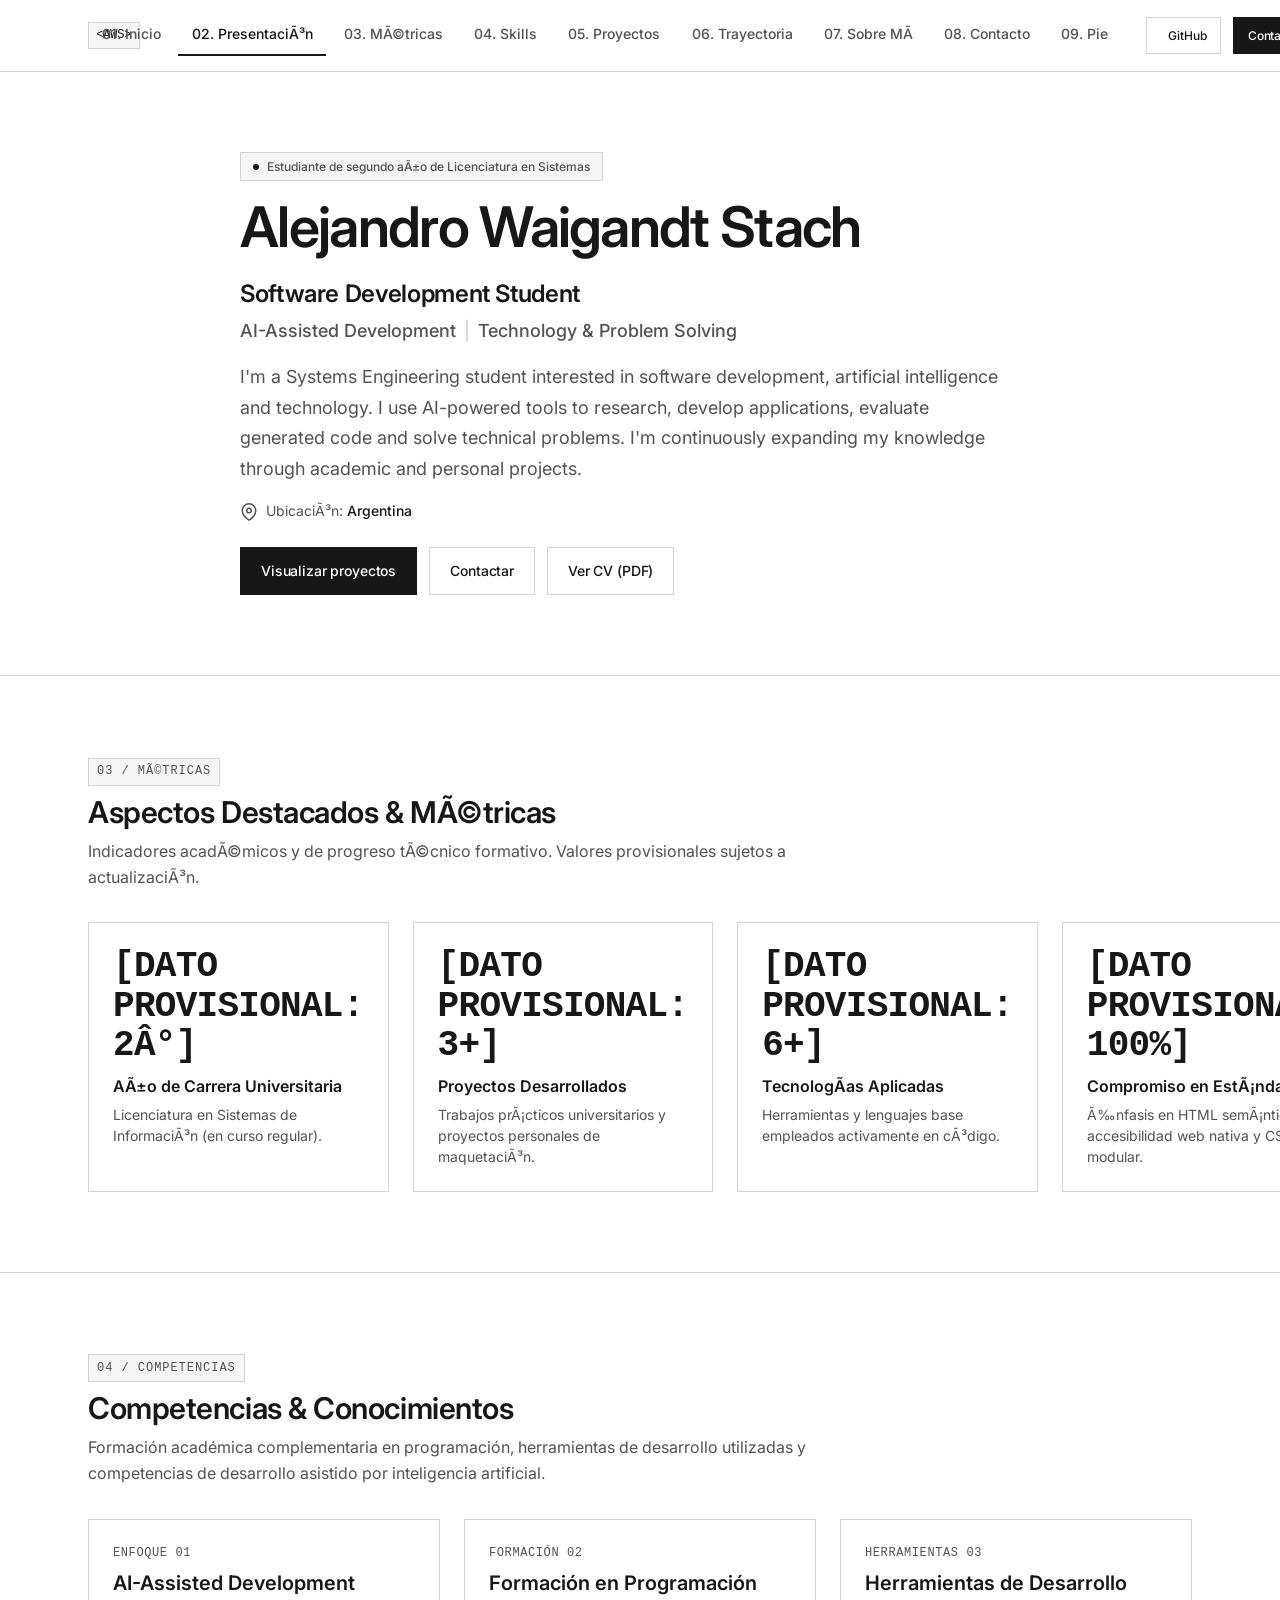
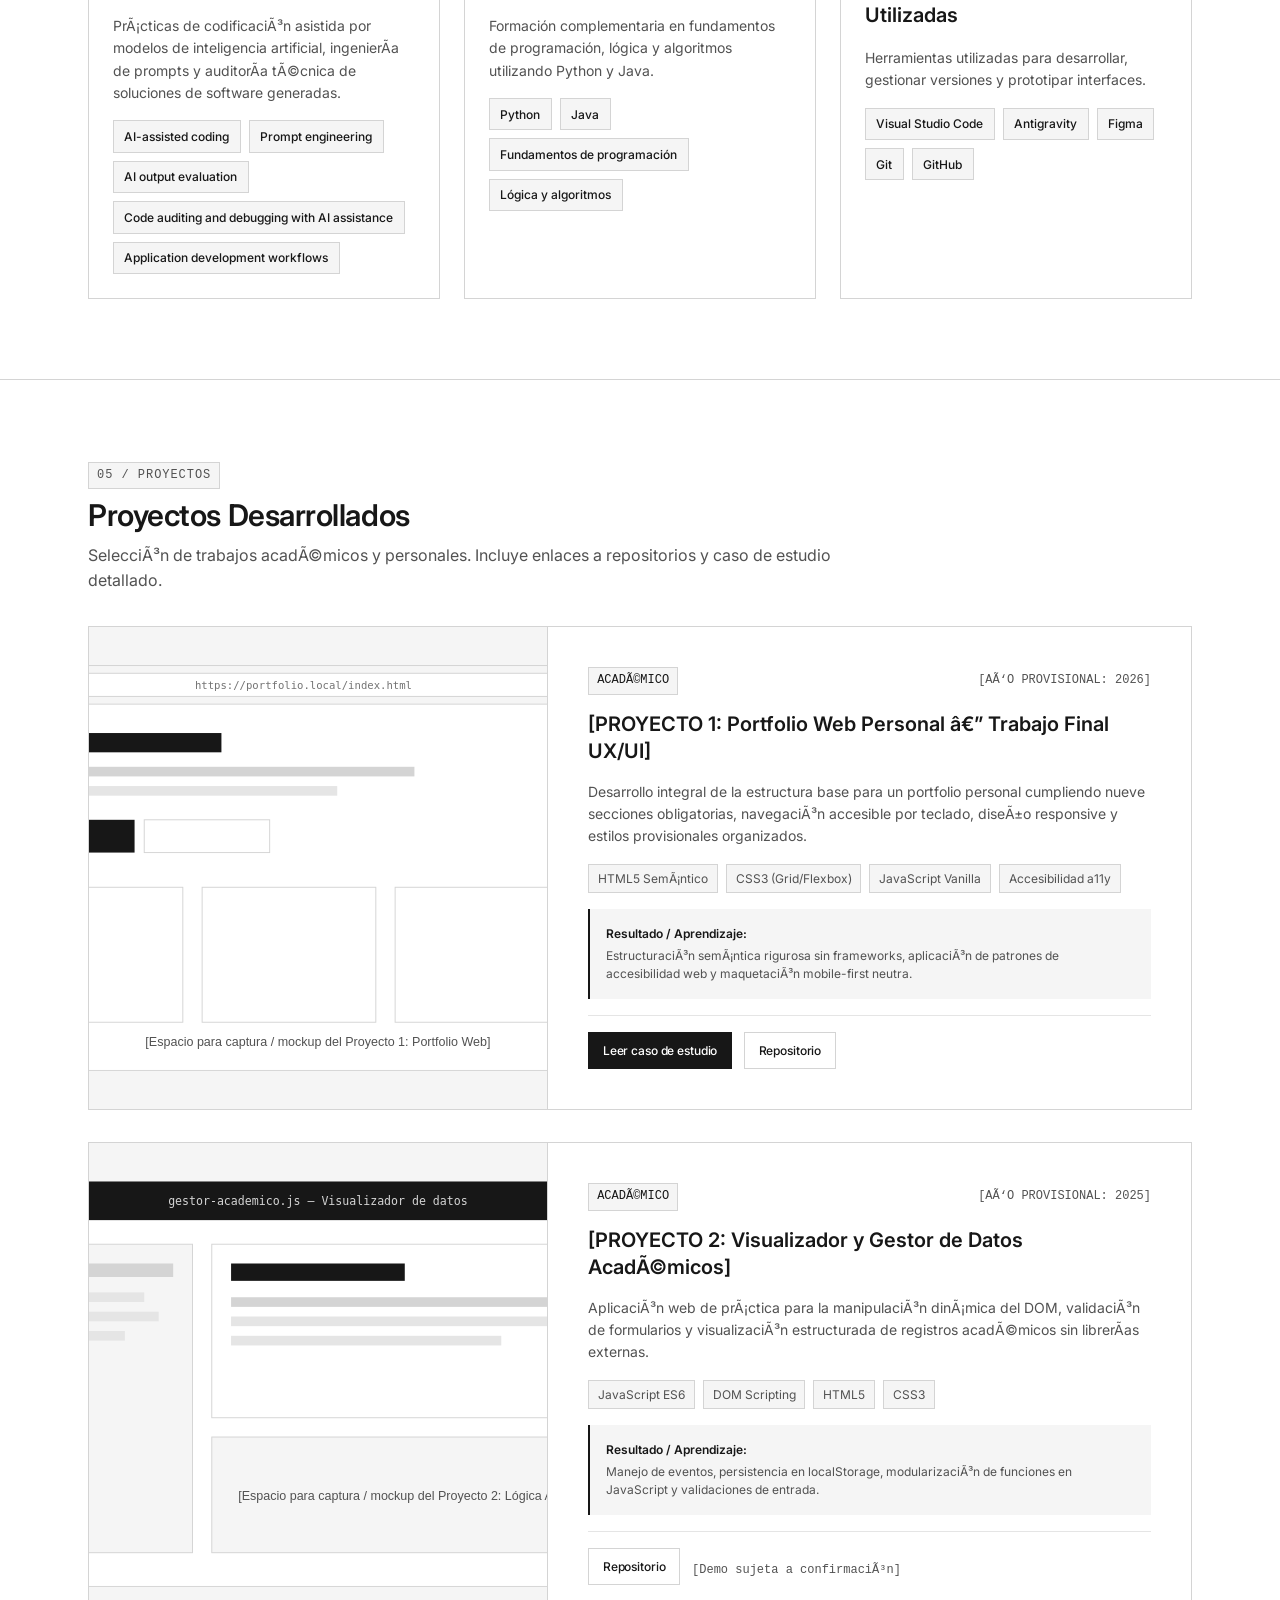
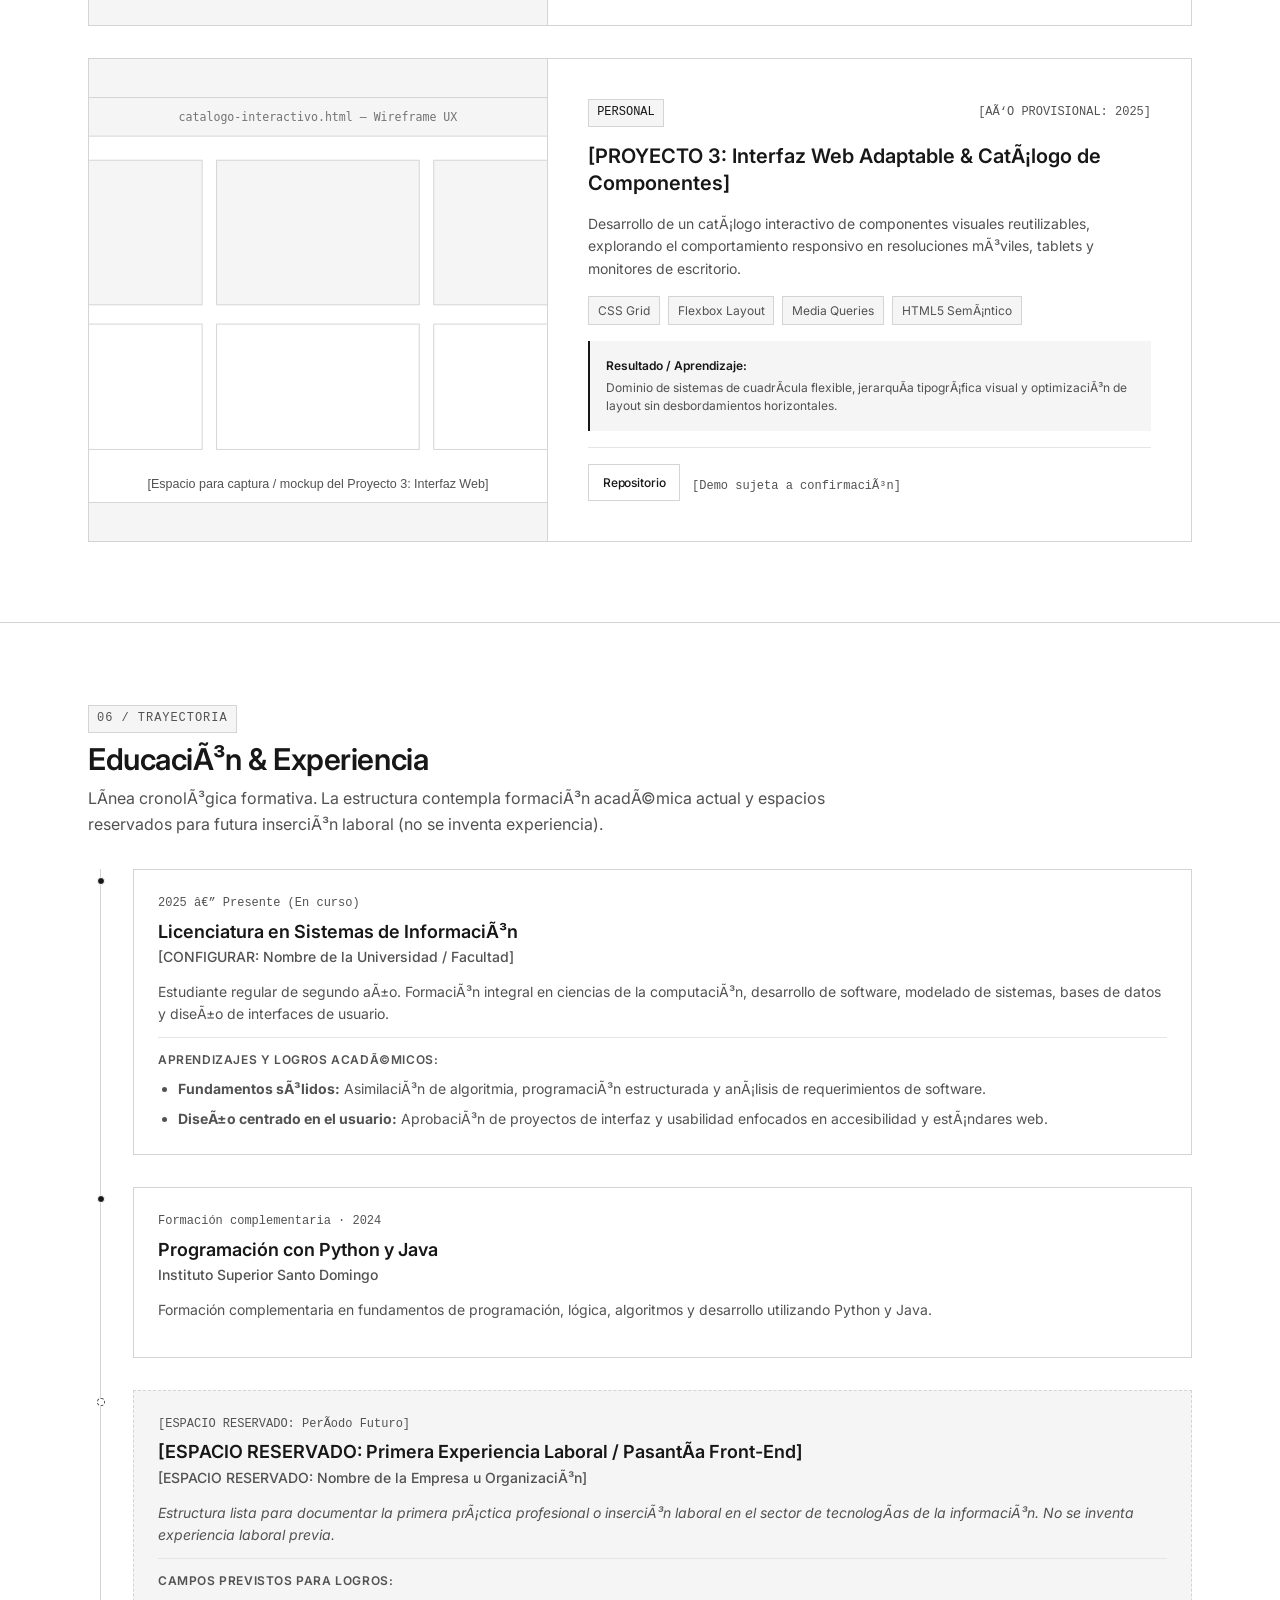
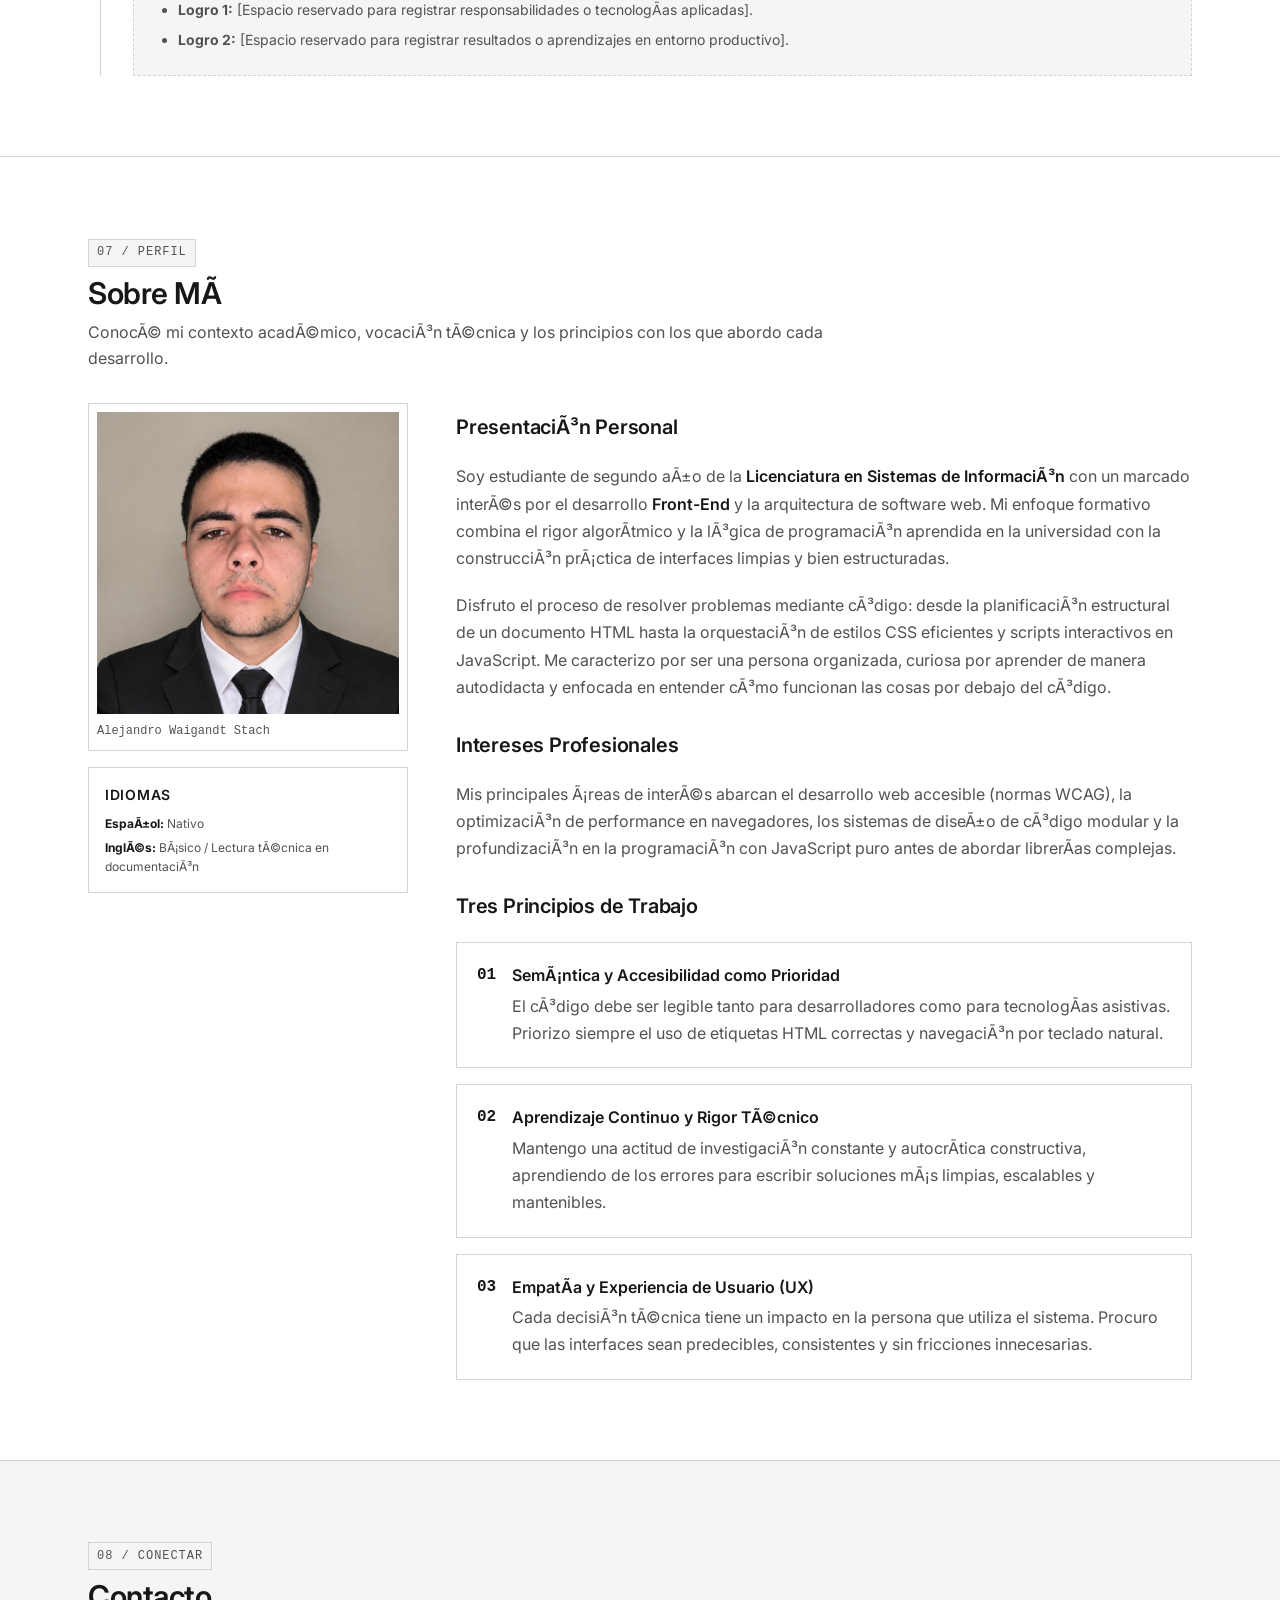
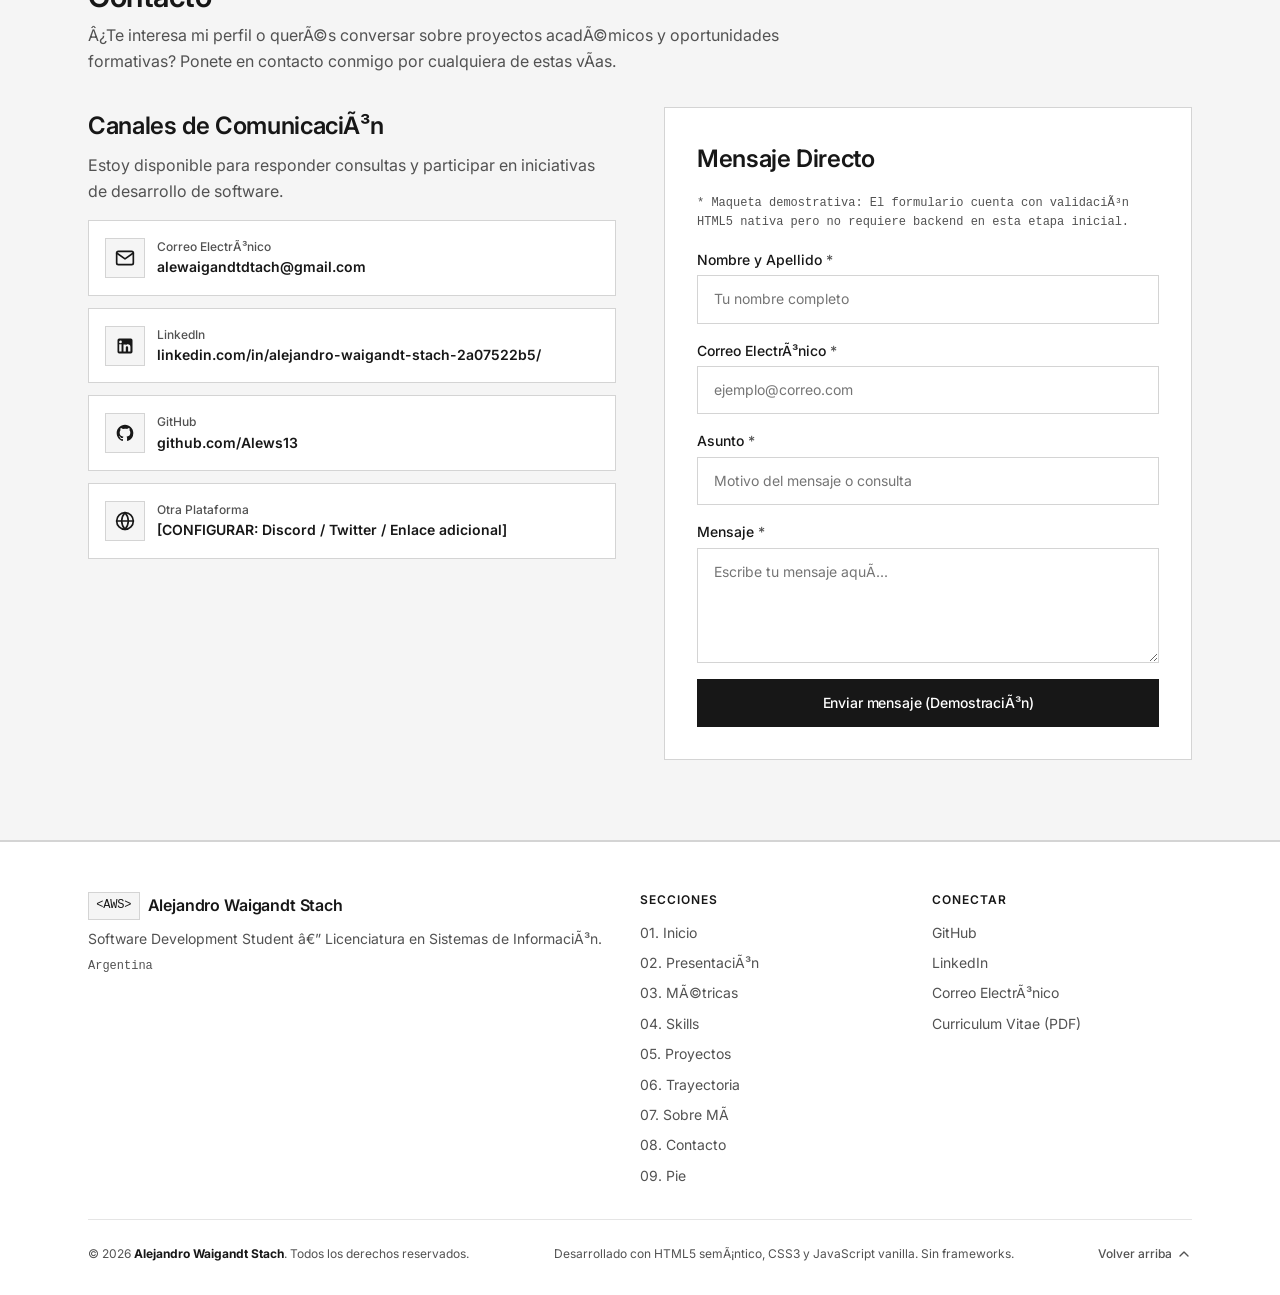
==== commit f89eb9b2: "cambios en index - agregada información académica y auditoria por cambio de ia" ====
--- a/index.html
+++ b/index.html
@@ -241,8 +241,8 @@
 
     <!-- ======================================================
          04. SKILLS / COMPETENCIAS
-         Ãreas: AI-Assisted Development, Development Workflow,
-         Design & Development Tools.
+         Diferencia formación complementaria en programación, herramientas
+         de desarrollo utilizadas y competencias de desarrollo asistido por IA.
          ====================================================== -->
     <section class="section section--skills" id="skills" aria-labelledby="skills-heading">
       <div class="container">
@@ -251,7 +251,7 @@
           <span class="section-tag" aria-hidden="true">04 / Competencias</span>
           <h2 class="section-title" id="skills-heading">Competencias &amp; Conocimientos</h2>
           <p class="section-description">
-            Enfoque en desarrollo de software asistido por inteligencia artificial, flujo de trabajo con control de versiones y herramientas tÃ©cnicas.
+            Formación académica complementaria en programación, herramientas de desarrollo utilizadas y competencias de desarrollo asistido por inteligencia artificial.
           </p>
         </div>
 
@@ -275,38 +275,38 @@
             </ul>
           </article>
 
-          <!-- CategorÃ­a 2: Development Workflow -->
+          <!-- Formación complementaria en programación -->
           <article class="skill-category">
             <div class="skill-category__header">
-              <span class="skill-category__badge" aria-hidden="true">Enfoque 02</span>
-              <h3 class="skill-category__title">Development Workflow</h3>
+              <span class="skill-category__badge" aria-hidden="true">Formación 02</span>
+              <h3 class="skill-category__title">Formación en Programación</h3>
             </div>
             <p class="skill-category__desc">
-              Control de versiones estructurado, organizaciÃ³n de proyectos de software y metodologÃ­as de investigaciÃ³n tÃ©cnica continua.
+              Formación complementaria en fundamentos de programación, lógica y algoritmos utilizando Python y Java.
             </p>
-            <ul class="skills-list" aria-label="Competencias de Development Workflow">
-              <li class="skill-tag">Git</li>
-              <li class="skill-tag">GitHub</li>
-              <li class="skill-tag">Version control</li>
-              <li class="skill-tag">Project organization</li>
-              <li class="skill-tag">Technical research</li>
+            <ul class="skills-list" aria-label="Lenguajes de la formación complementaria en programación">
+              <li class="skill-tag">Python</li>
+              <li class="skill-tag">Java</li>
+              <li class="skill-tag">Fundamentos de programación</li>
+              <li class="skill-tag">Lógica y algoritmos</li>
             </ul>
           </article>
 
-          <!-- CategorÃ­a 3: Design & Development Tools -->
+          <!-- Herramientas de desarrollo utilizadas -->
           <article class="skill-category">
             <div class="skill-category__header">
-              <span class="skill-category__badge" aria-hidden="true">Enfoque 03</span>
-              <h3 class="skill-category__title">Design &amp; Development Tools</h3>
+              <span class="skill-category__badge" aria-hidden="true">Herramientas 03</span>
+              <h3 class="skill-category__title">Herramientas de Desarrollo Utilizadas</h3>
             </div>
             <p class="skill-category__desc">
-              Entornos de desarrollo integrado, prototipado de interfaces y herramientas especializadas potenciadas por IA.
+              Herramientas utilizadas para desarrollar, gestionar versiones y prototipar interfaces.
             </p>
             <ul class="skills-list" aria-label="Herramientas de diseÃ±o y desarrollo">
               <li class="skill-tag">Visual Studio Code</li>
               <li class="skill-tag">Antigravity</li>
               <li class="skill-tag">Figma</li>
-              <li class="skill-tag">AI-powered development tools</li>
+              <li class="skill-tag">Git</li>
+              <li class="skill-tag">GitHub</li>
             </ul>
           </article>
         </div>
@@ -517,24 +517,16 @@
             </div>
           </article>
 
-          <!-- Hito 2: Cursos y Capacitaciones Complementarias -->
+          <!-- Hito 2: Formación complementaria en programación -->
           <article class="timeline-item">
             <div class="timeline-item__marker" aria-hidden="true"></div>
             <div class="timeline-item__content">
-              <div class="timeline-item__period">[DATO PROVISIONAL: 2025 â€” 2026]</div>
-              <!-- CONFIGURAR: TÃ­tulo de curso complementario -->
-              <h3 class="timeline-item__role">[CURSO PROVISIONAL: Fundamentos de Front-End &amp; ProgramaciÃ³n Web]</h3>
-              <p class="timeline-item__institution">[CONFIGURAR: InstituciÃ³n, Academia o Plataforma de CapacitaciÃ³n]</p>
+              <div class="timeline-item__period">Formación complementaria · 2024</div>
+              <h3 class="timeline-item__role">Programación con Python y Java</h3>
+              <p class="timeline-item__institution">Instituto Superior Santo Domingo</p>
               <p class="timeline-item__desc">
-                CapacitaciÃ³n tÃ©cnica complementaria enfocada en el fortalecimiento de habilidades de maquetaciÃ³n, estÃ¡ndares de cÃ³digo abierto y flujo de trabajo con Git.
+                Formación complementaria en fundamentos de programación, lógica, algoritmos y desarrollo utilizando Python y Java.
               </p>
-              <div class="timeline-item__learnings">
-                <h4 class="timeline-item__subheading">Aprendizajes destacados:</h4>
-                <ul class="bullet-list">
-                  <li><strong>MaquetaciÃ³n y maquetado moderno:</strong> PrÃ¡cticas con layout fluido, Flexbox, CSS Grid y buenas prÃ¡cticas de nomenclatura.</li>
-                  <li><strong>Control de versiones:</strong> Manejo de ramas, commits convencionales y publicaciÃ³n de cÃ³digo fuente en GitHub.</li>
-                </ul>
-              </div>
             </div>
           </article>
 
@@ -716,7 +708,7 @@
               <!-- CONFIGURAR: URL de perfil de LinkedIn -->
               <li class="contact-channel-item">
                 <a 
-                  href="https://www.linkedin.com/in/alejandro-waigandt-stach-2a07522b5" 
+                  href="https://www.linkedin.com/in/alejandro-waigandt-stach-2a07522b5/"
                   class="contact-link" 
                   target="_blank" 
                   rel="noopener noreferrer" 
@@ -728,7 +720,7 @@
                   </div>
                   <div class="contact-link__content">
                     <span class="contact-link__label">LinkedIn</span>
-                    <span class="contact-link__value">linkedin.com/in/alejandro-waigandt-stach</span>
+                    <span class="contact-link__value">linkedin.com/in/alejandro-waigandt-stach-2a07522b5/</span>
                   </div>
                 </a>
               </li>
@@ -899,7 +891,7 @@
             </li>
             <!-- CONFIGURAR: LinkedIn en footer -->
             <li>
-              <a href="https://www.linkedin.com/in/alejandro-waigandt-stach-2a07522b5" target="_blank" rel="noopener noreferrer">
+              <a href="https://www.linkedin.com/in/alejandro-waigandt-stach-2a07522b5/" target="_blank" rel="noopener noreferrer">
                 LinkedIn
               </a>
             </li>
@@ -941,4 +933,3 @@
   <script src="js/main.js"></script>
 </body>
 </html>
-
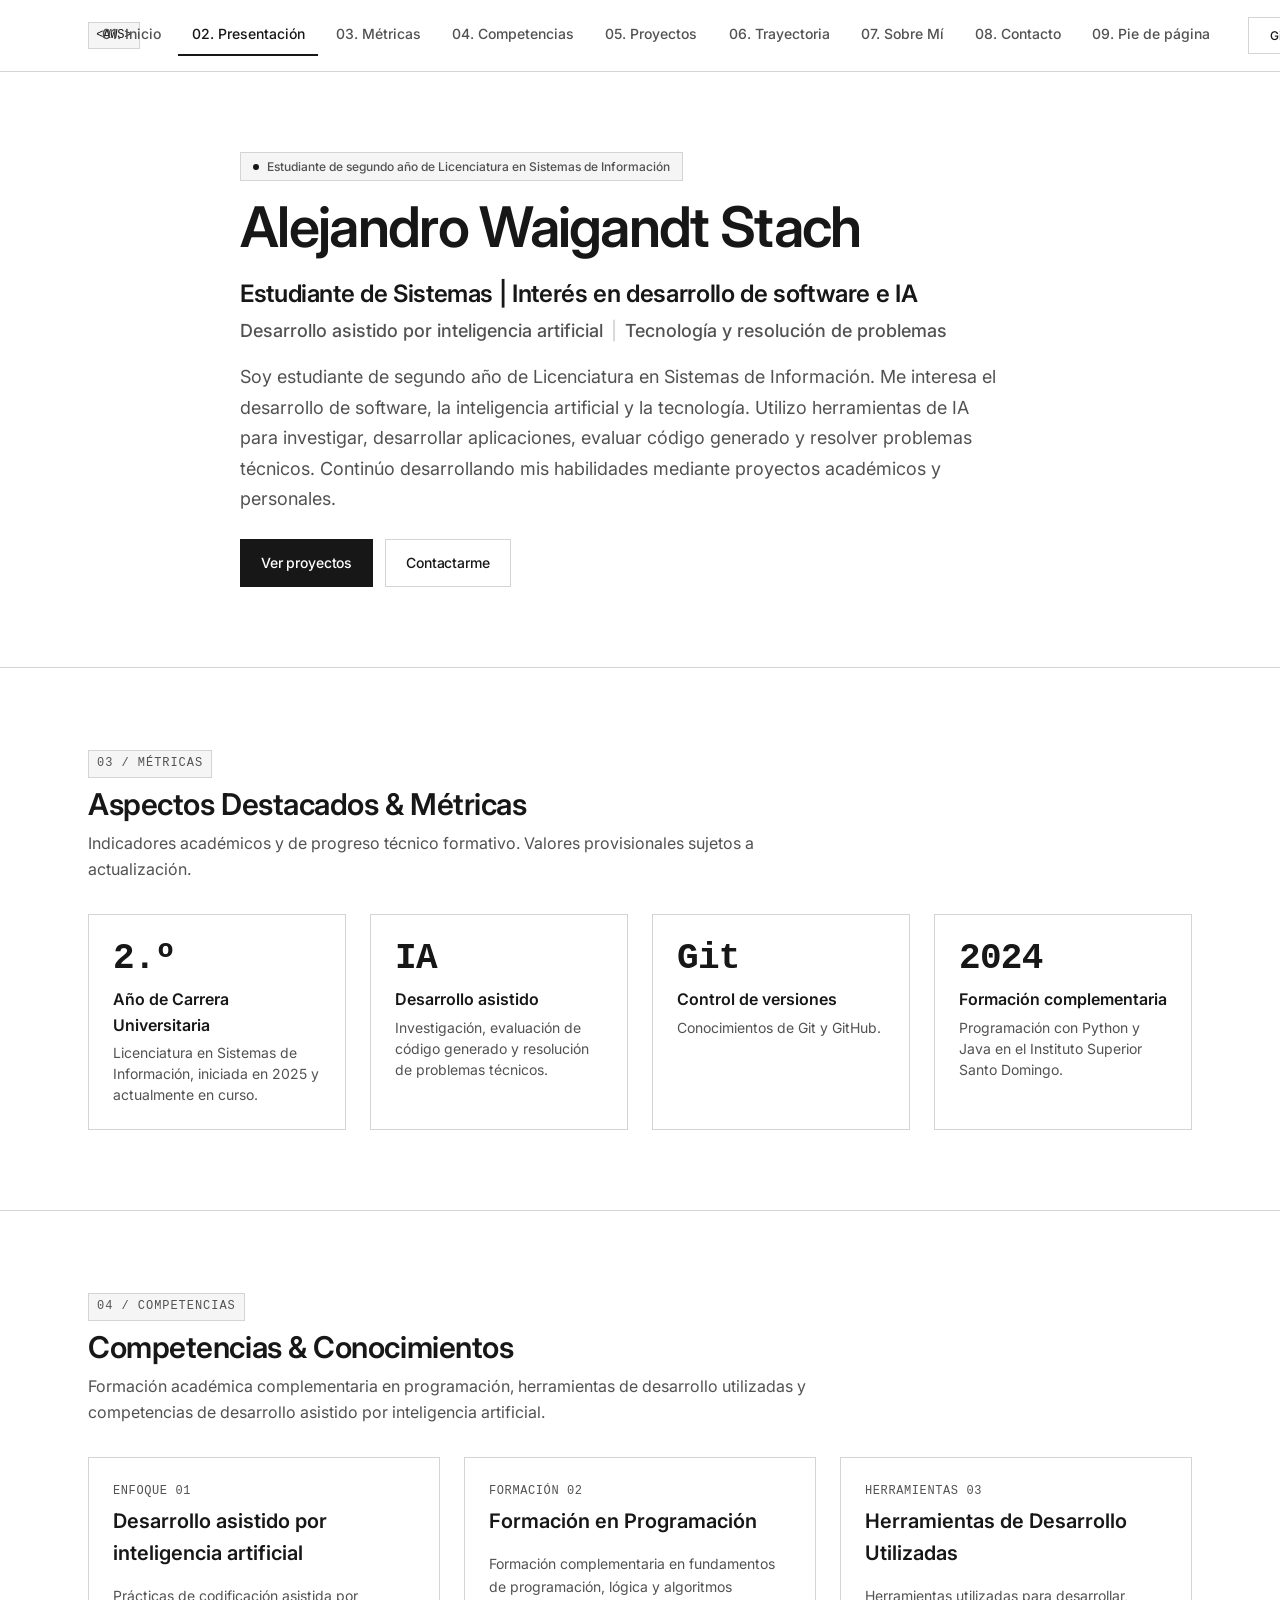
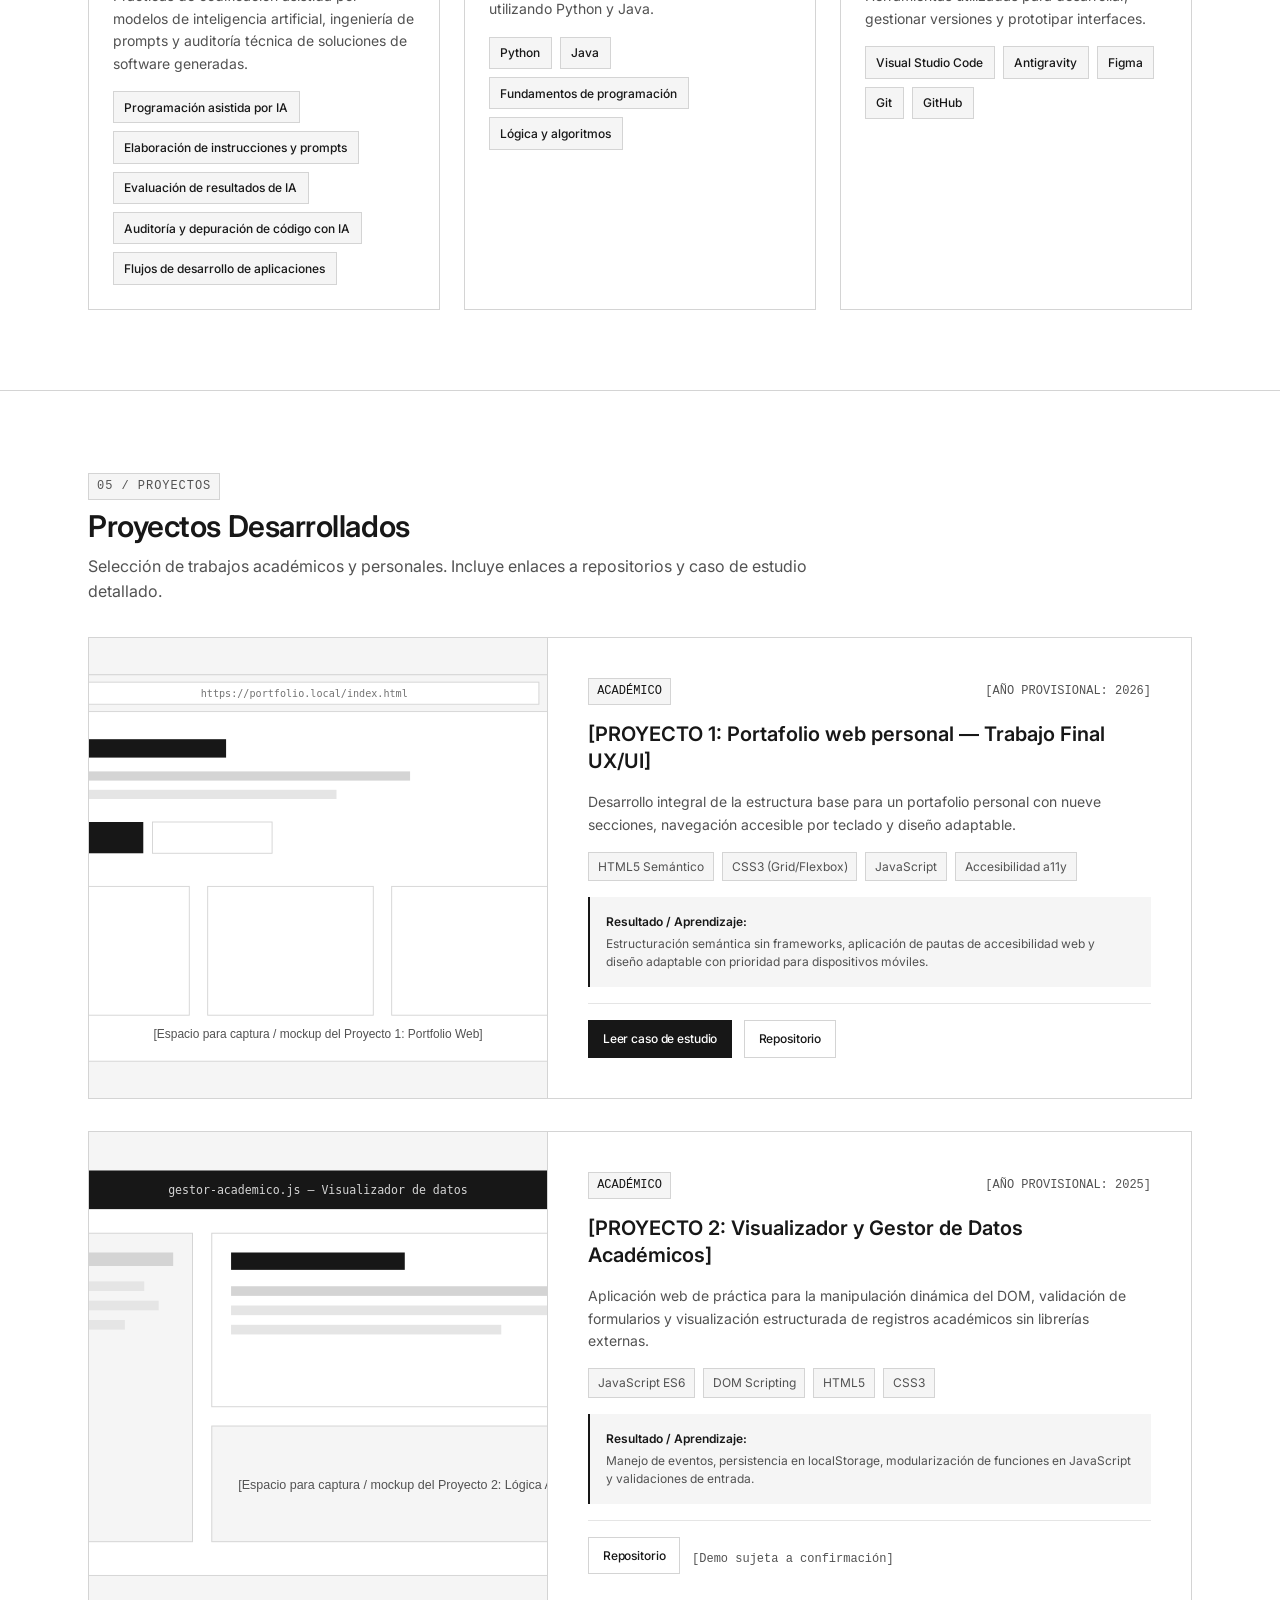
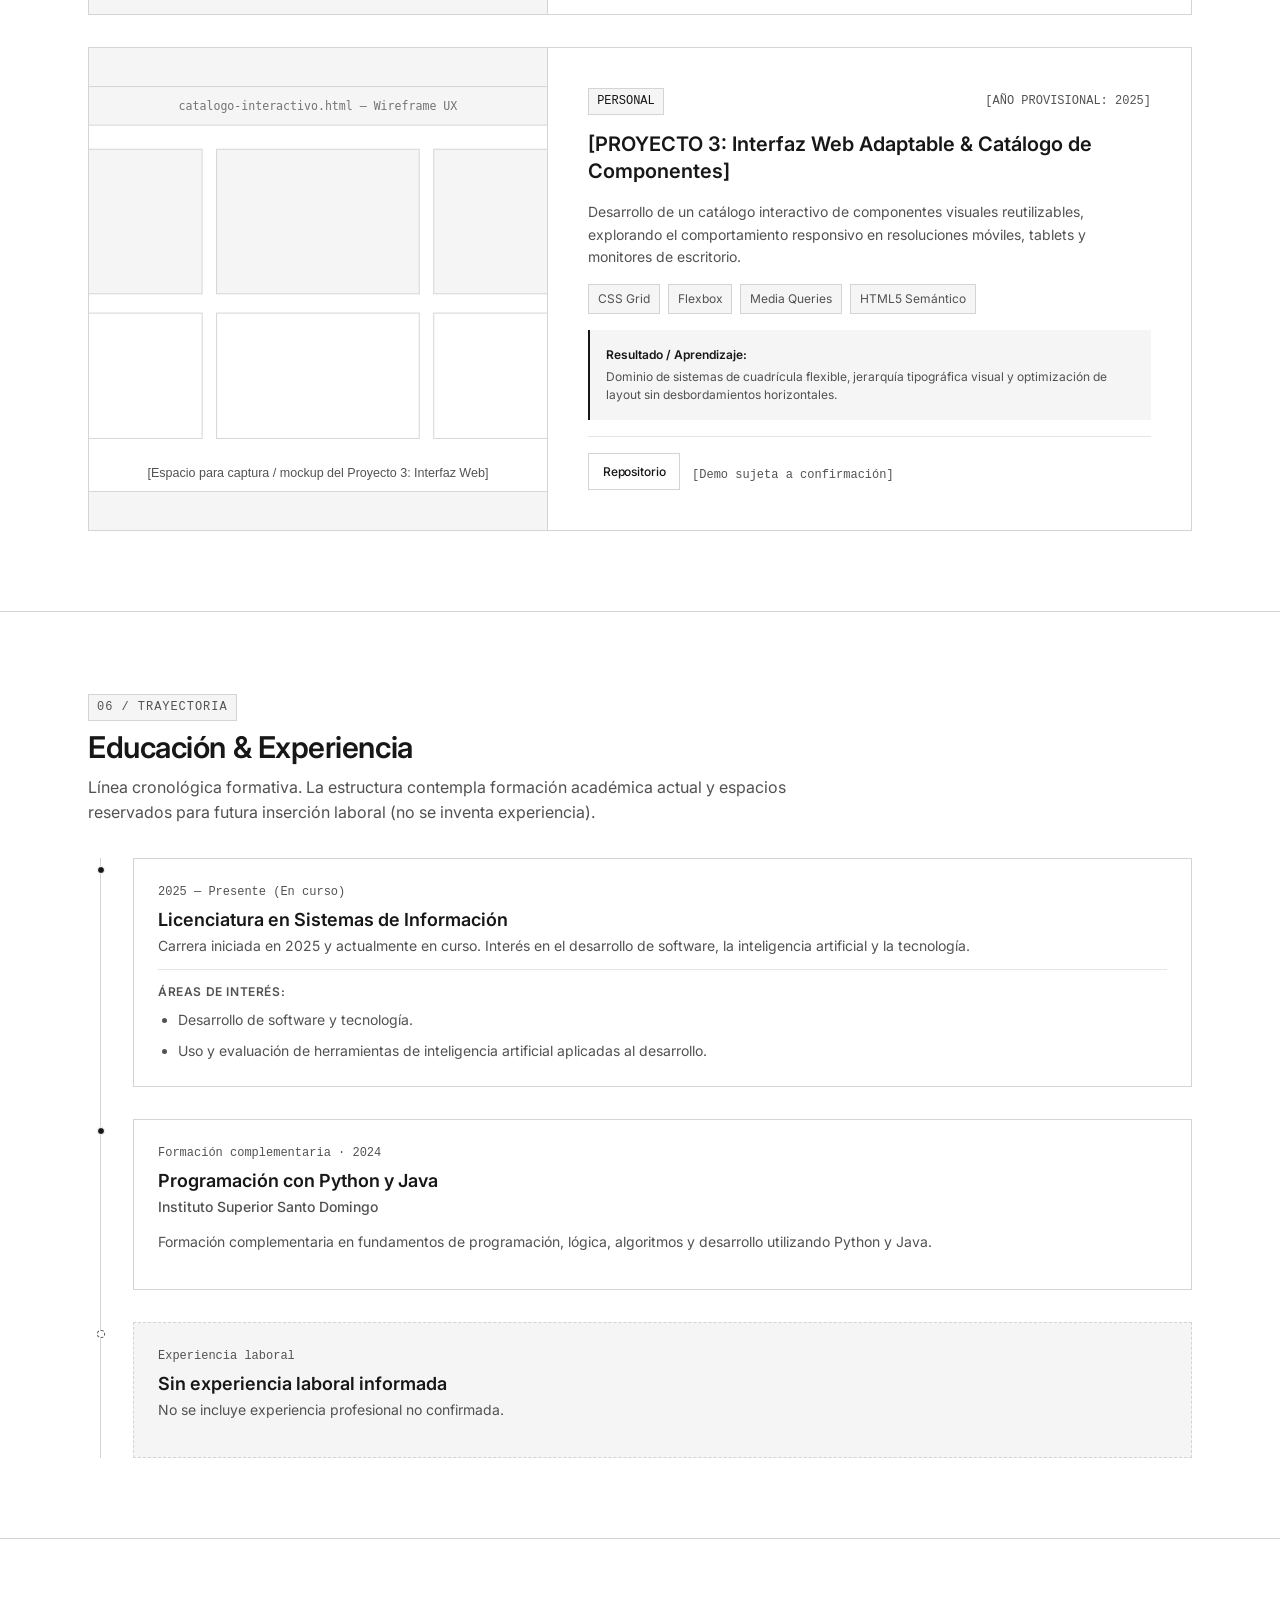
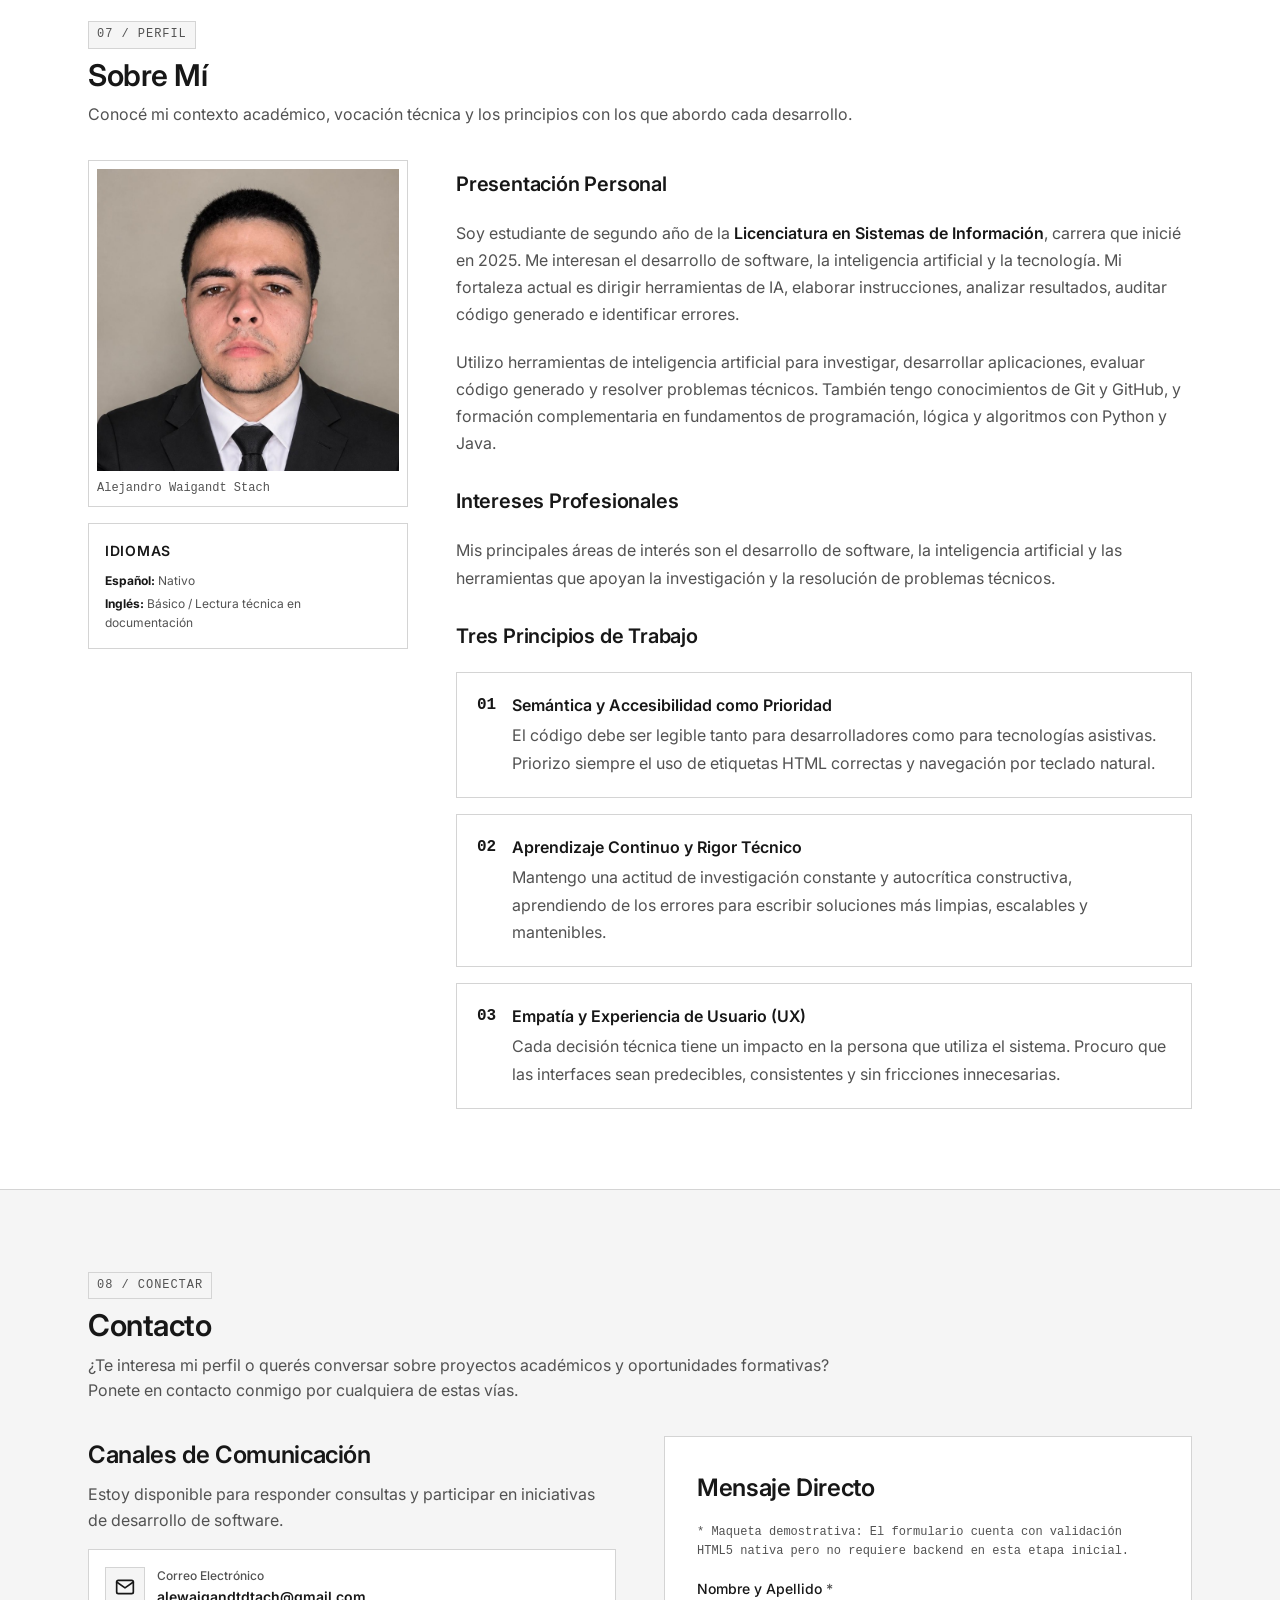
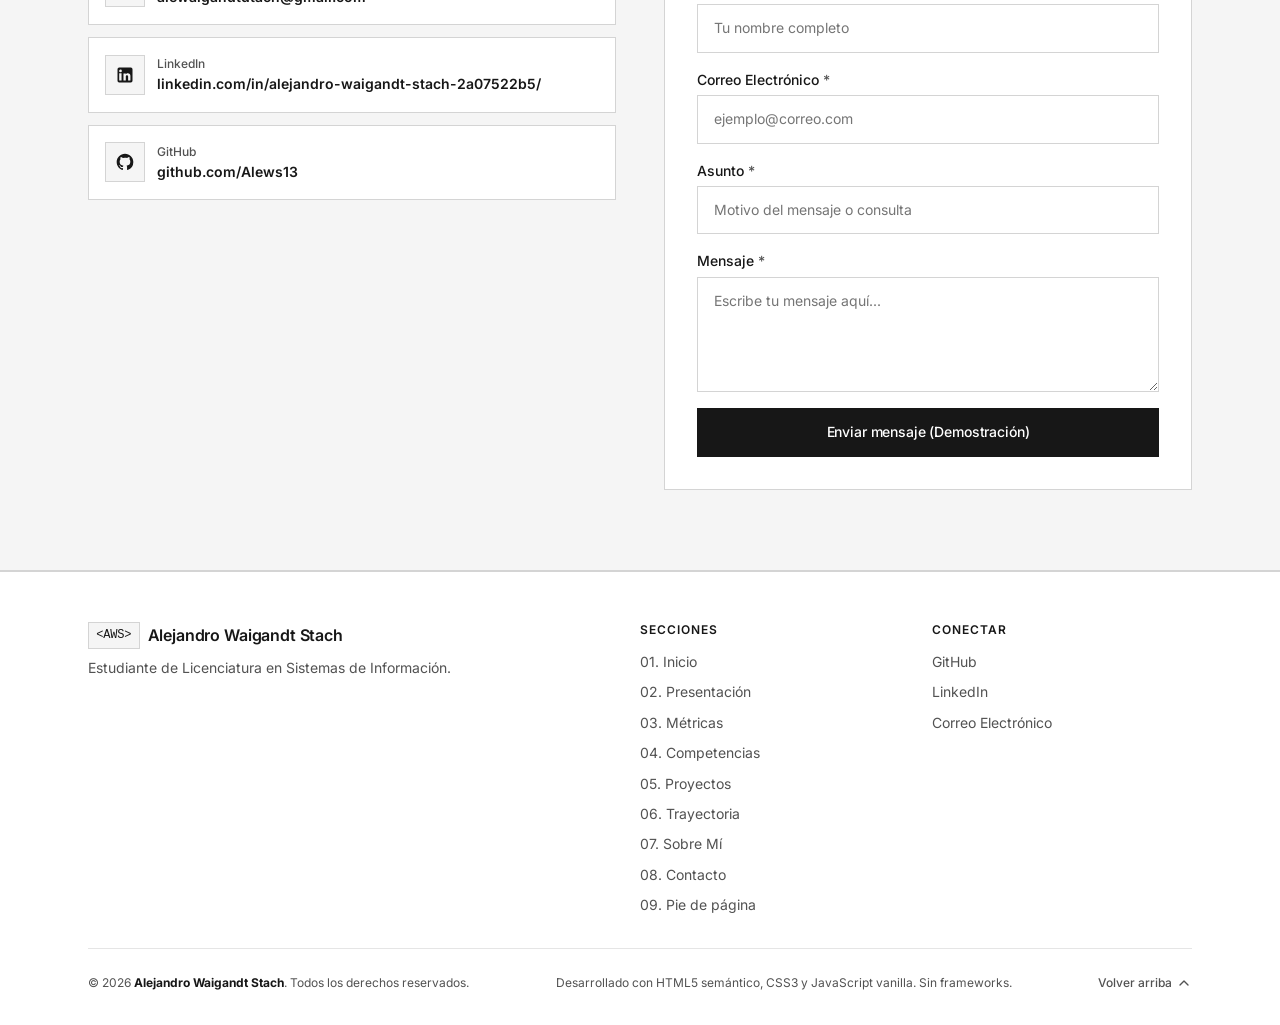
==== commit 3033cb64: "fix en errores de carácteres invalidos, estandarización del idioma, reconstrucción del area de proyt" ====
--- a/index.html
+++ b/index.html
@@ -4,26 +4,25 @@
   <meta charset="UTF-8">
   <meta name="viewport" content="width=device-width, initial-scale=1.0">
   
-  <!-- Metadatos bÃ¡sicos y SEO -->
-  <title>Alejandro Waigandt Stach | Software Development Student â€” Portfolio</title>
-  <meta name="description" content="Portfolio personal de Alejandro Waigandt Stach. Software Development Student enfocado en AI-Assisted Development, Technology &amp; Problem Solving.">
+  <!-- Metadatos básicos y SEO -->
+  <title>Alejandro Waigandt Stach | Estudiante de Sistemas</title>
+  <meta name="description" content="Portafolio personal de Alejandro Waigandt Stach, estudiante de Sistemas interesado en el desarrollo de software, la inteligencia artificial y la tecnología.">
   <meta name="author" content="Alejandro Waigandt Stach">
   <meta name="theme-color" content="#FFFFFF">
   
   <!-- Favicon -->
   <link rel="icon" type="image/svg+xml" href="assets/icons/favicon.svg">
   
-  <!-- TipografÃ­a: Inter (Google Fonts) con fallback a Arial y sans-serif -->
+  <!-- Tipografía: Inter (Google Fonts) con fallback a Arial y sans-serif -->
   <link rel="preconnect" href="https://fonts.googleapis.com">
   <link rel="preconnect" href="https://fonts.gstatic.com" crossorigin>
   <link href="https://fonts.googleapis.com/css2?family=Inter:wght@400;500;600;700&display=swap" rel="stylesheet">
   
-  <!-- Open Graph / Redes Sociales -->
+  <!-- Open Graph / Redes sociales -->
   <meta property="og:type" content="website">
-  <meta property="og:title" content="Alejandro Waigandt Stach | Software Development Student â€” Portfolio">
-  <meta property="og:description" content="Portfolio personal de Alejandro Waigandt Stach. AI-Assisted Development | Technology &amp; Problem Solving.">
-  <meta property="og:image" content="assets/images/og-image-placeholder.svg">
-  <meta property="og:url" content="[CONFIGURAR: URL definitiva del portfolio]">
+  <meta property="og:title" content="Alejandro Waigandt Stach | Estudiante de Sistemas">
+  <meta property="og:description" content="Estudiante de Sistemas interesado en el desarrollo de software y el desarrollo asistido por inteligencia artificial.">
+  <meta property="og:image" content="assets/images/alejandro-waigandt.jpg">
 
   <!-- Hojas de estilo -->
   <link rel="stylesheet" href="css/styles.css">
@@ -36,73 +35,73 @@
 
   <!-- ========================================================
        01. HEADER / NAVIGATION
-       Sticky header con logo, navegaciÃ³n ancla, menÃº hamburguesa
+       Sticky header con logo, navegación ancla, menú hamburguesa
        y accesos directos.
        ======================================================== -->
   <header class="site-header" id="header">
     <div class="container header-container">
       
       <!-- Logo o iniciales del propietario -->
-      <a href="#hero" class="brand-logo" aria-label="Ir al inicio del portfolio de Alejandro Waigandt Stach">
+      <a href="#hero" class="brand-logo" aria-label="Ir al inicio del portafolio de Alejandro Waigandt Stach">
         <span class="brand-monogram" aria-hidden="true">&lt;AWS&gt;</span>
         <span class="brand-name">Alejandro Waigandt Stach</span>
       </a>
 
-      <!-- BotÃ³n de menÃº hamburguesa para dispositivos mÃ³viles -->
+      <!-- Botón de menú hamburguesa para dispositivos móviles -->
       <button 
         type="button" 
         class="nav-toggle" 
         id="nav-toggle" 
         aria-expanded="false" 
         aria-controls="primary-nav" 
-        aria-label="Abrir menÃº de navegaciÃ³n">
+        aria-label="Abrir menú de navegación">
         <span class="nav-toggle__bar" aria-hidden="true"></span>
         <span class="nav-toggle__bar" aria-hidden="true"></span>
         <span class="nav-toggle__bar" aria-hidden="true"></span>
       </button>
 
-      <!-- NavegaciÃ³n principal con enlaces a las nueve secciones -->
-      <nav class="primary-nav" id="primary-nav" aria-label="NavegaciÃ³n principal">
+      <!-- Navegación principal con enlaces a las nueve secciones -->
+      <nav class="primary-nav" id="primary-nav" aria-label="Navegación principal">
         <ul class="nav-list">
-          <!-- Enlace 1: Header / Inicio -->
+          <!-- Enlace 1: Encabezado / Inicio -->
           <li class="nav-item">
             <a href="#header" class="nav-link">01. Inicio</a>
           </li>
           <!-- Enlace 2: Hero -->
           <li class="nav-item">
-            <a href="#hero" class="nav-link">02. PresentaciÃ³n</a>
+            <a href="#hero" class="nav-link">02. Presentación</a>
           </li>
-          <!-- Enlace 3: MÃ©tricas -->
+          <!-- Enlace 3: Métricas -->
           <li class="nav-item">
-            <a href="#metrics" class="nav-link">03. MÃ©tricas</a>
+            <a href="#metrics" class="nav-link">03. Métricas</a>
           </li>
-          <!-- Enlace 4: Skills -->
+          <!-- Enlace 4: Competencias -->
           <li class="nav-item">
-            <a href="#skills" class="nav-link">04. Skills</a>
+            <a href="#skills" class="nav-link">04. Competencias</a>
           </li>
           <!-- Enlace 5: Proyectos -->
           <li class="nav-item">
             <a href="#projects" class="nav-link">05. Proyectos</a>
           </li>
-          <!-- Enlace 6: Experiencia / EducaciÃ³n -->
+          <!-- Enlace 6: Experiencia / Educación -->
           <li class="nav-item">
             <a href="#experience" class="nav-link">06. Trayectoria</a>
           </li>
-          <!-- Enlace 7: Sobre MÃ­ -->
+          <!-- Enlace 7: Sobre Mí -->
           <li class="nav-item">
-            <a href="#about" class="nav-link">07. Sobre MÃ­</a>
+            <a href="#about" class="nav-link">07. Sobre Mí</a>
           </li>
           <!-- Enlace 8: Contacto -->
           <li class="nav-item">
             <a href="#contact" class="nav-link">08. Contacto</a>
           </li>
-          <!-- Enlace 9: Footer -->
+          <!-- Enlace 9: Pie de página -->
           <li class="nav-item">
-            <a href="#footer" class="nav-link">09. Pie</a>
+            <a href="#footer" class="nav-link">09. Pie de página</a>
           </li>
         </ul>
 
-        <!-- Acciones externas de navegaciÃ³n -->
+        <!-- Acciones externas de navegación -->
         <div class="nav-actions">
           <!-- CONFIGURAR: URL de GitHub personal -->
           <a 
@@ -110,14 +109,14 @@
             class="btn btn--outline-sm nav-github-link" 
             target="_blank" 
             rel="noopener noreferrer" 
-            aria-label="Ver perfil de GitHub en pestaÃ±a nueva">
+            aria-label="Ver perfil de GitHub en pestaña nueva">
             <svg class="icon" width="16" height="16" viewBox="0 0 24 24" fill="currentColor" aria-hidden="true">
               <path d="M12 2C6.477 2 2 6.484 2 12.017c0 4.425 2.865 8.18 6.839 9.504.5.092.682-.217.682-.483 0-.237-.008-.868-.013-1.703-2.782.605-3.369-1.343-3.369-1.343-.454-1.158-1.11-1.466-1.11-1.466-.908-.62.069-.608.069-.608 1.003.07 1.53 1.032 1.53 1.032.892 1.53 2.341 1.088 2.91.832.092-.647.35-1.088.636-1.338-2.22-.253-4.555-1.113-4.555-4.951 0-1.093.39-1.988 1.029-2.688-.103-.253-.446-1.272.098-2.65 0 0 .84-.27 2.75 1.026A9.564 9.564 0 0112 6.844c.85.004 1.705.115 2.504.337 1.909-1.296 2.747-1.027 2.747-1.027.546 1.379.202 2.398.1 2.651.64.7 1.028 1.595 1.028 2.688 0 3.848-2.339 4.695-4.566 4.943.359.309.678.92.678 1.855 0 1.338-.012 2.419-.012 2.747 0 .268.18.58.688.482A10.019 10.019 0 0022 12.017C22 6.484 17.522 2 12 2z"/>
             </svg>
             <span>GitHub</span>
           </a>
 
-          <!-- BotÃ³n de contacto directo -->
+          <!-- Botón de contacto directo -->
           <a href="#contact" class="btn btn--primary-sm">Contactar</a>
         </div>
       </nav>
@@ -131,116 +130,98 @@
 
     <!-- ======================================================
          02. HERO
-         PresentaciÃ³n personal y perfil profesional
+         Presentación personal y perfil profesional
          ====================================================== -->
     <section class="section section--hero" id="hero" aria-labelledby="hero-heading">
       <div class="container hero-container">
         
-        <!-- Indicador de formaciÃ³n -->
+        <!-- Indicador de formación -->
         <div class="status-badge" role="status">
           <span class="status-badge__dot" aria-hidden="true"></span>
-          <span class="status-badge__text">Estudiante de segundo aÃ±o de Licenciatura en Sistemas</span>
-        </div>
-
-        <!-- Ãšnico H1 del documento: Nombre profesional -->
+          <span class="status-badge__text">Estudiante de segundo año de Licenciatura en Sistemas de Información</span>
+        </div>
+
+        <!-- Único H1 del documento: Nombre profesional -->
         <h1 class="hero-title" id="hero-heading">
           <span class="hero-title__name">Alejandro Waigandt Stach</span>
         </h1>
 
-        <!-- TÃ­tulo principal y subtÃ­tulo editorial -->
+        <!-- Título principal y subtítulo -->
         <div class="hero-role-block">
           <p class="hero-role">
-            <span class="hero-role__main">Software Development Student</span>
+            <span class="hero-role__main">Estudiante de Sistemas | Interés en desarrollo de software e IA</span>
           </p>
           <p class="hero-subtitle">
-            <span class="hero-subtitle__item">AI-Assisted Development</span>
+            <span class="hero-subtitle__item">Desarrollo asistido por inteligencia artificial</span>
             <span class="hero-role__divider" aria-hidden="true">|</span>
-            <span class="hero-subtitle__item">Technology &amp; Problem Solving</span>
+            <span class="hero-subtitle__item">Tecnología y resolución de problemas</span>
           </p>
         </div>
 
-        <!-- PresentaciÃ³n personal -->
+        <!-- Presentación personal -->
         <p class="hero-bio">
-          I'm a Systems Engineering student interested in software development, artificial intelligence and technology. I use AI-powered tools to research, develop applications, evaluate generated code and solve technical problems. I'm continuously expanding my knowledge through academic and personal projects.
+          Soy estudiante de segundo año de Licenciatura en Sistemas de Información. Me interesa el desarrollo de software, la inteligencia artificial y la tecnología. Utilizo herramientas de IA para investigar, desarrollar aplicaciones, evaluar código generado y resolver problemas técnicos. Continúo desarrollando mis habilidades mediante proyectos académicos y personales.
         </p>
 
-        <!-- UbicaciÃ³n -->
-        <p class="hero-location">
-          <svg class="icon" width="18" height="18" viewBox="0 0 24 24" fill="none" stroke="currentColor" stroke-width="2" stroke-linecap="round" stroke-linejoin="round" aria-hidden="true">
-            <path d="M21 10c0 7-9 13-9 13s-9-6-9-13a9 9 0 0 1 18 0z"></path>
-            <circle cx="12" cy="10" r="3"></circle>
-          </svg>
-          <span>UbicaciÃ³n: <strong>Argentina</strong></span>
-        </p>
-
-        <!-- Botones de llamada a la acciÃ³n -->
+        <!-- Botones de llamada a la acción -->
         <div class="hero-actions">
-          <a href="#projects" class="btn btn--primary">Visualizar proyectos</a>
-          <a href="#contact" class="btn btn--secondary">Contactar</a>
-          <!-- Enlace a Curriculum Vitae en PDF -->
-          <a 
-            href="[CONFIGURAR: URL de CV en PDF]" 
-            class="btn btn--outline" 
-            target="_blank" 
-            rel="noopener noreferrer" 
-            aria-label="Descargar o ver Curriculum Vitae en PDF (se abre en pestaÃ±a nueva)">
-            Ver CV (PDF)
-          </a>
+          <a href="#projects" class="btn btn--primary">Ver proyectos</a>
+          <a href="#contact" class="btn btn--secondary">Contactarme</a>
         </div>
       </div>
     </section>
 
     <!-- ======================================================
-         03. MÃ‰TRICAS / HIGHLIGHTS
-         Aspectos cuantitativos acadÃ©micos y tÃ©cnicos con datos provisionales
+         03. MÉTRICAS / HIGHLIGHTS
+         Aspectos cuantitativos académicos y técnicos con datos provisionales
          ====================================================== -->
     <section class="section section--metrics" id="metrics" aria-labelledby="metrics-heading">
       <div class="container">
         
         <div class="section-header">
-          <span class="section-tag" aria-hidden="true">03 / MÃ©tricas</span>
-          <h2 class="section-title" id="metrics-heading">Aspectos Destacados &amp; MÃ©tricas</h2>
+          <span class="section-tag" aria-hidden="true">03 / Métricas</span>
+          <h2 class="section-title" id="metrics-heading">Aspectos Destacados &amp; Métricas</h2>
           <p class="section-description">
-            Indicadores acadÃ©micos y de progreso tÃ©cnico formativo. Valores provisionales sujetos a actualizaciÃ³n.
+            Indicadores académicos y de progreso técnico formativo. Valores provisionales sujetos a actualización.
           </p>
         </div>
 
-        <!-- CuadrÃ­cula de tarjetas de mÃ©tricas -->
+        <!-- Cuadrícula de tarjetas de métricas -->
         <div class="metrics-grid">
           
-          <!-- MÃ©trica 1: AÃ±o de carrera -->
+          <!-- Métrica 1: Año de carrera -->
           <article class="metric-card">
-            <div class="metric-card__value">[DATO PROVISIONAL: 2Â°]</div>
-            <h3 class="metric-card__title">AÃ±o de Carrera Universitaria</h3>
-            <p class="metric-card__detail">Licenciatura en Sistemas de InformaciÃ³n (en curso regular).</p>
-          </article>
-
-          <!-- MÃ©trica 2: Cantidad de proyectos -->
+            <div class="metric-card__value">2.º</div>
+            <h3 class="metric-card__title">Año de Carrera Universitaria</h3>
+            <p class="metric-card__detail">Licenciatura en Sistemas de Información, iniciada en 2025 y actualmente en curso.</p>
+          </article>
+
+          <!-- Métrica 2: Desarrollo asistido por IA -->
           <article class="metric-card">
-            <div class="metric-card__value">[DATO PROVISIONAL: 3+]</div>
-            <h3 class="metric-card__title">Proyectos Desarrollados</h3>
-            <p class="metric-card__detail">Trabajos prÃ¡cticos universitarios y proyectos personales de maquetaciÃ³n.</p>
-          </article>
-
-          <!-- MÃ©trica 3: TecnologÃ­as utilizadas -->
+            <div class="metric-card__value">IA</div>
+            <h3 class="metric-card__title">Desarrollo asistido</h3>
+            <p class="metric-card__detail">Investigación, evaluación de código generado y resolución de problemas técnicos.</p>
+          </article>
+
+          <!-- Métrica 3: Herramientas utilizadas -->
           <article class="metric-card">
-            <div class="metric-card__value">[DATO PROVISIONAL: 6+]</div>
-            <h3 class="metric-card__title">TecnologÃ­as Aplicadas</h3>
-            <p class="metric-card__detail">Herramientas y lenguajes base empleados activamente en cÃ³digo.</p>
-          </article>
-
-          <!-- MÃ©trica 4: Cursos / FormaciÃ³n complementaria -->
+            <div class="metric-card__value">Git</div>
+            <h3 class="metric-card__title">Control de versiones</h3>
+            <p class="metric-card__detail">Conocimientos de Git y GitHub.</p>
+          </article>
+
+          <!-- Métrica 4: Formación complementaria -->
           <article class="metric-card">
-            <div class="metric-card__value">[DATO PROVISIONAL: 100%]</div>
-            <h3 class="metric-card__title">Compromiso en EstÃ¡ndares</h3>
-            <p class="metric-card__detail">Ã‰nfasis en HTML semÃ¡ntico, accesibilidad web nativa y CSS modular.</p>
+            <div class="metric-card__value">2024</div>
+            <h3 class="metric-card__title">Formación complementaria</h3>
+            <p class="metric-card__detail">Programación con Python y Java en el Instituto Superior Santo Domingo.</p>
           </article>
         </div>
       </div>
     </section>
 
     <!-- ======================================================
-         04. SKILLS / COMPETENCIAS
+         04. COMPETENCIAS
          Diferencia formación complementaria en programación, herramientas
          de desarrollo utilizadas y competencias de desarrollo asistido por IA.
          ====================================================== -->
@@ -257,21 +238,21 @@
 
         <div class="skills-grid">
           
-          <!-- CategorÃ­a 1: AI-Assisted Development -->
+          <!-- Categoría 1: Desarrollo asistido por inteligencia artificial -->
           <article class="skill-category">
             <div class="skill-category__header">
               <span class="skill-category__badge" aria-hidden="true">Enfoque 01</span>
-              <h3 class="skill-category__title">AI-Assisted Development</h3>
+              <h3 class="skill-category__title">Desarrollo asistido por inteligencia artificial</h3>
             </div>
             <p class="skill-category__desc">
-              PrÃ¡cticas de codificaciÃ³n asistida por modelos de inteligencia artificial, ingenierÃ­a de prompts y auditorÃ­a tÃ©cnica de soluciones de software generadas.
+              Prácticas de codificación asistida por modelos de inteligencia artificial, ingeniería de prompts y auditoría técnica de soluciones de software generadas.
             </p>
-            <ul class="skills-list" aria-label="Competencias de AI-Assisted Development">
-              <li class="skill-tag">AI-assisted coding</li>
-              <li class="skill-tag">Prompt engineering</li>
-              <li class="skill-tag">AI output evaluation</li>
-              <li class="skill-tag">Code auditing and debugging with AI assistance</li>
-              <li class="skill-tag">Application development workflows</li>
+            <ul class="skills-list" aria-label="Competencias de desarrollo asistido por inteligencia artificial">
+              <li class="skill-tag">Programación asistida por IA</li>
+              <li class="skill-tag">Elaboración de instrucciones y prompts</li>
+              <li class="skill-tag">Evaluación de resultados de IA</li>
+              <li class="skill-tag">Auditoría y depuración de código con IA</li>
+              <li class="skill-tag">Flujos de desarrollo de aplicaciones</li>
             </ul>
           </article>
 
@@ -301,7 +282,7 @@
             <p class="skill-category__desc">
               Herramientas utilizadas para desarrollar, gestionar versiones y prototipar interfaces.
             </p>
-            <ul class="skills-list" aria-label="Herramientas de diseÃ±o y desarrollo">
+            <ul class="skills-list" aria-label="Herramientas de diseño y desarrollo">
               <li class="skill-tag">Visual Studio Code</li>
               <li class="skill-tag">Antigravity</li>
               <li class="skill-tag">Figma</li>
@@ -314,8 +295,8 @@
     </section>
 
     <!-- ======================================================
-         05. PROJECTS
-         MÃ­nimo 3 tarjetas de proyectos acadÃ©micos/personales
+         05. PROYECTOS
+         Mínimo 3 tarjetas de proyectos académicos/personales
          con enlace al caso de estudio interno
          ====================================================== -->
     <section class="section section--projects" id="projects" aria-labelledby="projects-heading">
@@ -325,7 +306,7 @@
           <span class="section-tag" aria-hidden="true">05 / Proyectos</span>
           <h2 class="section-title" id="projects-heading">Proyectos Desarrollados</h2>
           <p class="section-description">
-            SelecciÃ³n de trabajos acadÃ©micos y personales. Incluye enlaces a repositorios y caso de estudio detallado.
+            Selección de trabajos académicos y personales. Incluye enlaces a repositorios y caso de estudio detallado.
           </p>
         </div>
 
@@ -336,7 +317,7 @@
             <figure class="project-card__media">
               <img 
                 src="assets/projects/project-placeholder-1.svg" 
-                alt="Mockup esquemÃ¡tico del proyecto Portfolio Web Personal con diseÃ±o responsive y 9 secciones" 
+                alt="Representación esquemática del portafolio web personal, adaptable y organizado en nueve secciones"
                 width="800" 
                 height="500" 
                 loading="lazy">
@@ -344,24 +325,24 @@
             </figure>
             <div class="project-card__body">
               <div class="project-card__meta">
-                <span class="project-badge">AcadÃ©mico</span>
-                <span class="project-year">[AÃ‘O PROVISIONAL: 2026]</span>
+                <span class="project-badge">Académico</span>
+                <span class="project-year">[AÑO PROVISIONAL: 2026]</span>
               </div>
               <h3 class="project-card__title">
-                [PROYECTO 1: Portfolio Web Personal â€” Trabajo Final UX/UI]
+                [PROYECTO 1: Portafolio web personal — Trabajo Final UX/UI]
               </h3>
               <p class="project-card__desc">
-                Desarrollo integral de la estructura base para un portfolio personal cumpliendo nueve secciones obligatorias, navegaciÃ³n accesible por teclado, diseÃ±o responsive y estilos provisionales organizados.
+                Desarrollo integral de la estructura base para un portafolio personal con nueve secciones, navegación accesible por teclado y diseño adaptable.
               </p>
               <div class="project-card__tech">
-                <span class="tech-pill">HTML5 SemÃ¡ntico</span>
+                <span class="tech-pill">HTML5 Semántico</span>
                 <span class="tech-pill">CSS3 (Grid/Flexbox)</span>
-                <span class="tech-pill">JavaScript Vanilla</span>
+                <span class="tech-pill">JavaScript</span>
                 <span class="tech-pill">Accesibilidad a11y</span>
               </div>
               <div class="project-card__outcome">
                 <strong>Resultado / Aprendizaje:</strong>
-                <p>EstructuraciÃ³n semÃ¡ntica rigurosa sin frameworks, aplicaciÃ³n de patrones de accesibilidad web y maquetaciÃ³n mobile-first neutra.</p>
+                <p>Estructuración semántica sin frameworks, aplicación de pautas de accesibilidad web y diseño adaptable con prioridad para dispositivos móviles.</p>
               </div>
               <div class="project-card__links">
                 <!-- Enlace al Caso de Estudio interno -->
@@ -374,19 +355,19 @@
                   class="btn btn--outline-sm" 
                   target="_blank" 
                   rel="noopener noreferrer" 
-                  aria-label="Ver repositorio de Portfolio Web en GitHub (se abre en pestaÃ±a nueva)">
+                  aria-label="Ver repositorio del portafolio web en GitHub (se abre en una pestaña nueva)">
                   Repositorio
                 </a>
               </div>
             </div>
           </article>
 
-          <!-- Proyecto 2: LÃ³gica / AplicaciÃ³n de PrÃ¡ctica -->
+          <!-- Proyecto 2: Lógica / Aplicación de Práctica -->
           <article class="project-card">
             <figure class="project-card__media">
               <img 
                 src="assets/projects/project-placeholder-2.svg" 
-                alt="Mockup esquemÃ¡tico del proyecto de visualizaciÃ³n de datos y lÃ³gica algorÃ­tmica" 
+                alt="Representación esquemática de una herramienta de visualización de datos y lógica algorítmica"
                 width="800" 
                 height="500" 
                 loading="lazy">
@@ -394,14 +375,14 @@
             </figure>
             <div class="project-card__body">
               <div class="project-card__meta">
-                <span class="project-badge">AcadÃ©mico</span>
-                <span class="project-year">[AÃ‘O PROVISIONAL: 2025]</span>
+                <span class="project-badge">Académico</span>
+                <span class="project-year">[AÑO PROVISIONAL: 2025]</span>
               </div>
               <h3 class="project-card__title">
-                [PROYECTO 2: Visualizador y Gestor de Datos AcadÃ©micos]
+                [PROYECTO 2: Visualizador y Gestor de Datos Académicos]
               </h3>
               <p class="project-card__desc">
-                AplicaciÃ³n web de prÃ¡ctica para la manipulaciÃ³n dinÃ¡mica del DOM, validaciÃ³n de formularios y visualizaciÃ³n estructurada de registros acadÃ©micos sin librerÃ­as externas.
+                Aplicación web de práctica para la manipulación dinámica del DOM, validación de formularios y visualización estructurada de registros académicos sin librerías externas.
               </p>
               <div class="project-card__tech">
                 <span class="tech-pill">JavaScript ES6</span>
@@ -411,7 +392,7 @@
               </div>
               <div class="project-card__outcome">
                 <strong>Resultado / Aprendizaje:</strong>
-                <p>Manejo de eventos, persistencia en localStorage, modularizaciÃ³n de funciones en JavaScript y validaciones de entrada.</p>
+                <p>Manejo de eventos, persistencia en localStorage, modularización de funciones en JavaScript y validaciones de entrada.</p>
               </div>
               <div class="project-card__links">
                 <!-- CONFIGURAR: Repositorio GitHub del proyecto 2 -->
@@ -420,20 +401,20 @@
                   class="btn btn--outline-sm" 
                   target="_blank" 
                   rel="noopener noreferrer" 
-                  aria-label="Ver repositorio del Proyecto 2 en GitHub (se abre en pestaÃ±a nueva)">
+                  aria-label="Ver repositorio del Proyecto 2 en GitHub (se abre en pestaña nueva)">
                   Repositorio
                 </a>
-                <span class="field-note">[Demo sujeta a confirmaciÃ³n]</span>
-              </div>
-            </div>
-          </article>
-
-          <!-- Proyecto 3: Maqueta de Interfaz / CatÃ¡logo -->
+                <span class="field-note">[Demo sujeta a confirmación]</span>
+              </div>
+            </div>
+          </article>
+
+          <!-- Proyecto 3: Maqueta de Interfaz / Catálogo -->
           <article class="project-card">
             <figure class="project-card__media">
               <img 
                 src="assets/projects/project-placeholder-3.svg" 
-                alt="Mockup esquemÃ¡tico de interfaz de catÃ¡logo web responsivo con cuadrÃ­cula y filtros" 
+                alt="Representación esquemática de una interfaz de catálogo web adaptable con cuadrícula y filtros"
                 width="800" 
                 height="500" 
                 loading="lazy">
@@ -442,23 +423,23 @@
             <div class="project-card__body">
               <div class="project-card__meta">
                 <span class="project-badge">Personal</span>
-                <span class="project-year">[AÃ‘O PROVISIONAL: 2025]</span>
+                <span class="project-year">[AÑO PROVISIONAL: 2025]</span>
               </div>
               <h3 class="project-card__title">
-                [PROYECTO 3: Interfaz Web Adaptable &amp; CatÃ¡logo de Componentes]
+                [PROYECTO 3: Interfaz Web Adaptable &amp; Catálogo de Componentes]
               </h3>
               <p class="project-card__desc">
-                Desarrollo de un catÃ¡logo interactivo de componentes visuales reutilizables, explorando el comportamiento responsivo en resoluciones mÃ³viles, tablets y monitores de escritorio.
+                Desarrollo de un catálogo interactivo de componentes visuales reutilizables, explorando el comportamiento responsivo en resoluciones móviles, tablets y monitores de escritorio.
               </p>
               <div class="project-card__tech">
                 <span class="tech-pill">CSS Grid</span>
-                <span class="tech-pill">Flexbox Layout</span>
+                <span class="tech-pill">Flexbox</span>
                 <span class="tech-pill">Media Queries</span>
-                <span class="tech-pill">HTML5 SemÃ¡ntico</span>
+                <span class="tech-pill">HTML5 Semántico</span>
               </div>
               <div class="project-card__outcome">
                 <strong>Resultado / Aprendizaje:</strong>
-                <p>Dominio de sistemas de cuadrÃ­cula flexible, jerarquÃ­a tipogrÃ¡fica visual y optimizaciÃ³n de layout sin desbordamientos horizontales.</p>
+                <p>Dominio de sistemas de cuadrícula flexible, jerarquía tipográfica visual y optimización de layout sin desbordamientos horizontales.</p>
               </div>
               <div class="project-card__links">
                 <!-- CONFIGURAR: Repositorio GitHub del proyecto 3 -->
@@ -467,10 +448,10 @@
                   class="btn btn--outline-sm" 
                   target="_blank" 
                   rel="noopener noreferrer" 
-                  aria-label="Ver repositorio del Proyecto 3 en GitHub (se abre en pestaÃ±a nueva)">
+                  aria-label="Ver repositorio del Proyecto 3 en GitHub (se abre en pestaña nueva)">
                   Repositorio
                 </a>
-                <span class="field-note">[Demo sujeta a confirmaciÃ³n]</span>
+                <span class="field-note">[Demo sujeta a confirmación]</span>
               </div>
             </div>
           </article>
@@ -479,8 +460,8 @@
     </section>
 
     <!-- ======================================================
-         06. EXPERIENCE / EDUCATION
-         LÃ­nea de tiempo para formaciÃ³n universitaria, capacitaciones
+         06. EXPERIENCIA / EDUCACIÓN
+         Línea de tiempo para formación universitaria, capacitaciones
          y espacio reservado para experiencia laboral futura.
          ====================================================== -->
     <section class="section section--experience" id="experience" aria-labelledby="experience-heading">
@@ -488,30 +469,28 @@
         
         <div class="section-header">
           <span class="section-tag" aria-hidden="true">06 / Trayectoria</span>
-          <h2 class="section-title" id="experience-heading">EducaciÃ³n &amp; Experiencia</h2>
+          <h2 class="section-title" id="experience-heading">Educación &amp; Experiencia</h2>
           <p class="section-description">
-            LÃ­nea cronolÃ³gica formativa. La estructura contempla formaciÃ³n acadÃ©mica actual y espacios reservados para futura inserciÃ³n laboral (no se inventa experiencia).
+            Línea cronológica formativa. La estructura contempla formación académica actual y espacios reservados para futura inserción laboral (no se inventa experiencia).
           </p>
         </div>
 
         <div class="timeline">
           
-          <!-- Hito 1: FormaciÃ³n Universitaria -->
+          <!-- Hito 1: Formación Universitaria -->
           <article class="timeline-item">
             <div class="timeline-item__marker" aria-hidden="true"></div>
             <div class="timeline-item__content">
-              <div class="timeline-item__period">2025 â€” Presente (En curso)</div>
-              <!-- CONFIGURAR: Nombre de la Universidad / Facultad -->
-              <h3 class="timeline-item__role">Licenciatura en Sistemas de InformaciÃ³n</h3>
-              <p class="timeline-item__institution">[CONFIGURAR: Nombre de la Universidad / Facultad]</p>
+              <div class="timeline-item__period">2025 — Presente (En curso)</div>
+              <h3 class="timeline-item__role">Licenciatura en Sistemas de Información</h3>
               <p class="timeline-item__desc">
-                Estudiante regular de segundo aÃ±o. FormaciÃ³n integral en ciencias de la computaciÃ³n, desarrollo de software, modelado de sistemas, bases de datos y diseÃ±o de interfaces de usuario.
+                Carrera iniciada en 2025 y actualmente en curso. Interés en el desarrollo de software, la inteligencia artificial y la tecnología.
               </p>
               <div class="timeline-item__learnings">
-                <h4 class="timeline-item__subheading">Aprendizajes y logros acadÃ©micos:</h4>
+                <h4 class="timeline-item__subheading">Áreas de interés:</h4>
                 <ul class="bullet-list">
-                  <li><strong>Fundamentos sÃ³lidos:</strong> AsimilaciÃ³n de algoritmia, programaciÃ³n estructurada y anÃ¡lisis de requerimientos de software.</li>
-                  <li><strong>DiseÃ±o centrado en el usuario:</strong> AprobaciÃ³n de proyectos de interfaz y usabilidad enfocados en accesibilidad y estÃ¡ndares web.</li>
+                  <li>Desarrollo de software y tecnología.</li>
+                  <li>Uso y evaluación de herramientas de inteligencia artificial aplicadas al desarrollo.</li>
                 </ul>
               </div>
             </div>
@@ -534,20 +513,11 @@
           <article class="timeline-item timeline-item--future">
             <div class="timeline-item__marker timeline-item__marker--future" aria-hidden="true"></div>
             <div class="timeline-item__content">
-              <div class="timeline-item__period">[ESPACIO RESERVADO: PerÃ­odo Futuro]</div>
-              <!-- CONFIGURAR: Espacio para futura experiencia laboral -->
-              <h3 class="timeline-item__role">[ESPACIO RESERVADO: Primera Experiencia Laboral / PasantÃ­a Front-End]</h3>
-              <p class="timeline-item__institution">[ESPACIO RESERVADO: Nombre de la Empresa u OrganizaciÃ³n]</p>
+              <div class="timeline-item__period">Experiencia laboral</div>
+              <h3 class="timeline-item__role">Sin experiencia laboral informada</h3>
               <p class="timeline-item__desc">
-                <em>Estructura lista para documentar la primera prÃ¡ctica profesional o inserciÃ³n laboral en el sector de tecnologÃ­as de la informaciÃ³n. No se inventa experiencia laboral previa.</em>
+                No se incluye experiencia profesional no confirmada.
               </p>
-              <div class="timeline-item__learnings">
-                <h4 class="timeline-item__subheading">Campos previstos para logros:</h4>
-                <ul class="bullet-list">
-                  <li><strong>Logro 1:</strong> [Espacio reservado para registrar responsabilidades o tecnologÃ­as aplicadas].</li>
-                  <li><strong>Logro 2:</strong> [Espacio reservado para registrar resultados o aprendizajes en entorno productivo].</li>
-                </ul>
-              </div>
             </div>
           </article>
         </div>
@@ -555,8 +525,8 @@
     </section>
 
     <!-- ======================================================
-         07. ABOUT ME
-         PresentaciÃ³n personal, espacio para foto, intereses
+         07. SOBRE MÍ
+         Presentación personal, espacio para foto, intereses
          y tres principios de trabajo.
          ====================================================== -->
     <section class="section section--about" id="about" aria-labelledby="about-heading">
@@ -564,20 +534,20 @@
         
         <div class="section-header">
           <span class="section-tag" aria-hidden="true">07 / Perfil</span>
-          <h2 class="section-title" id="about-heading">Sobre MÃ­</h2>
+          <h2 class="section-title" id="about-heading">Sobre Mí</h2>
           <p class="section-description">
-            ConocÃ© mi contexto acadÃ©mico, vocaciÃ³n tÃ©cnica y los principios con los que abordo cada desarrollo.
+            Conocé mi contexto académico, vocación técnica y los principios con los que abordo cada desarrollo.
           </p>
         </div>
 
         <div class="about-grid">
           
-          <!-- FotografÃ­a personal -->
+          <!-- Fotografía personal -->
           <div class="about-photo-wrapper">
             <figure class="profile-figure">
               <img 
                 src="assets/images/alejandro-waigandt.jpg" 
-                alt="FotografÃ­a de Alejandro Waigandt Stach - Software Development Student" 
+                alt="Retrato de Alejandro Waigandt Stach, estudiante de Sistemas"
                 class="profile-img" 
                 width="400" 
                 height="400" 
@@ -592,28 +562,28 @@
               <h3 class="about-languages__title">Idiomas</h3>
               <ul class="languages-list">
                 <!-- CONFIGURAR: Idiomas y niveles -->
-                <li><strong>EspaÃ±ol:</strong> Nativo</li>
-                <li><strong>InglÃ©s:</strong> BÃ¡sico / Lectura tÃ©cnica en documentaciÃ³n</li>
+                <li><strong>Español:</strong> Nativo</li>
+                <li><strong>Inglés:</strong> Básico / Lectura técnica en documentación</li>
               </ul>
             </div>
           </div>
 
-          <!-- InformaciÃ³n personal y principios -->
+          <!-- Información personal y principios -->
           <div class="about-content">
             
-            <h3 class="about-subheading">PresentaciÃ³n Personal</h3>
-            <!-- CONFIGURAR: Texto de presentaciÃ³n personal -->
+            <h3 class="about-subheading">Presentación Personal</h3>
+            <!-- CONFIGURAR: Texto de presentación personal -->
             <p>
-              Soy estudiante de segundo aÃ±o de la <strong>Licenciatura en Sistemas de InformaciÃ³n</strong> con un marcado interÃ©s por el desarrollo <strong>Front-End</strong> y la arquitectura de software web. Mi enfoque formativo combina el rigor algorÃ­tmico y la lÃ³gica de programaciÃ³n aprendida en la universidad con la construcciÃ³n prÃ¡ctica de interfaces limpias y bien estructuradas.
+              Soy estudiante de segundo año de la <strong>Licenciatura en Sistemas de Información</strong>, carrera que inicié en 2025. Me interesan el desarrollo de software, la inteligencia artificial y la tecnología. Mi fortaleza actual es dirigir herramientas de IA, elaborar instrucciones, analizar resultados, auditar código generado e identificar errores.
             </p>
             <p>
-              Disfruto el proceso de resolver problemas mediante cÃ³digo: desde la planificaciÃ³n estructural de un documento HTML hasta la orquestaciÃ³n de estilos CSS eficientes y scripts interactivos en JavaScript. Me caracterizo por ser una persona organizada, curiosa por aprender de manera autodidacta y enfocada en entender cÃ³mo funcionan las cosas por debajo del cÃ³digo.
+              Utilizo herramientas de inteligencia artificial para investigar, desarrollar aplicaciones, evaluar código generado y resolver problemas técnicos. También tengo conocimientos de Git y GitHub, y formación complementaria en fundamentos de programación, lógica y algoritmos con Python y Java.
             </p>
 
             <h3 class="about-subheading">Intereses Profesionales</h3>
             <!-- CONFIGURAR: Intereses profesionales -->
             <p>
-              Mis principales Ã¡reas de interÃ©s abarcan el desarrollo web accesible (normas WCAG), la optimizaciÃ³n de performance en navegadores, los sistemas de diseÃ±o de cÃ³digo modular y la profundizaciÃ³n en la programaciÃ³n con JavaScript puro antes de abordar librerÃ­as complejas.
+              Mis principales áreas de interés son el desarrollo de software, la inteligencia artificial y las herramientas que apoyan la investigación y la resolución de problemas técnicos.
             </p>
 
             <h3 class="about-subheading">Tres Principios de Trabajo</h3>
@@ -623,9 +593,9 @@
               <article class="value-item">
                 <span class="value-item__number" aria-hidden="true">01</span>
                 <div class="value-item__content">
-                  <h4 class="value-item__title">SemÃ¡ntica y Accesibilidad como Prioridad</h4>
+                  <h4 class="value-item__title">Semántica y Accesibilidad como Prioridad</h4>
                   <p class="value-item__desc">
-                    El cÃ³digo debe ser legible tanto para desarrolladores como para tecnologÃ­as asistivas. Priorizo siempre el uso de etiquetas HTML correctas y navegaciÃ³n por teclado natural.
+                    El código debe ser legible tanto para desarrolladores como para tecnologías asistivas. Priorizo siempre el uso de etiquetas HTML correctas y navegación por teclado natural.
                   </p>
                 </div>
               </article>
@@ -634,9 +604,9 @@
               <article class="value-item">
                 <span class="value-item__number" aria-hidden="true">02</span>
                 <div class="value-item__content">
-                  <h4 class="value-item__title">Aprendizaje Continuo y Rigor TÃ©cnico</h4>
+                  <h4 class="value-item__title">Aprendizaje Continuo y Rigor Técnico</h4>
                   <p class="value-item__desc">
-                    Mantengo una actitud de investigaciÃ³n constante y autocrÃ­tica constructiva, aprendiendo de los errores para escribir soluciones mÃ¡s limpias, escalables y mantenibles.
+                    Mantengo una actitud de investigación constante y autocrítica constructiva, aprendiendo de los errores para escribir soluciones más limpias, escalables y mantenibles.
                   </p>
                 </div>
               </article>
@@ -645,9 +615,9 @@
               <article class="value-item">
                 <span class="value-item__number" aria-hidden="true">03</span>
                 <div class="value-item__content">
-                  <h4 class="value-item__title">EmpatÃ­a y Experiencia de Usuario (UX)</h4>
+                  <h4 class="value-item__title">Empatía y Experiencia de Usuario (UX)</h4>
                   <p class="value-item__desc">
-                    Cada decisiÃ³n tÃ©cnica tiene un impacto en la persona que utiliza el sistema. Procuro que las interfaces sean predecibles, consistentes y sin fricciones innecesarias.
+                    Cada decisión técnica tiene un impacto en la persona que utiliza el sistema. Procuro que las interfaces sean predecibles, consistentes y sin fricciones innecesarias.
                   </p>
                 </div>
               </article>
@@ -658,9 +628,9 @@
     </section>
 
     <!-- ======================================================
-         08. CONTACT
+         08. CONTACTO
          Bloque de contacto con email (mailto:), redes sociales,
-         llamado a la acciÃ³n y formulario demostrativo sin backend.
+         llamado a la acción y formulario demostrativo sin backend.
          ====================================================== -->
     <section class="section section--contact" id="contact" aria-labelledby="contact-heading">
       <div class="container">
@@ -669,7 +639,7 @@
           <span class="section-tag" aria-hidden="true">08 / Conectar</span>
           <h2 class="section-title" id="contact-heading">Contacto</h2>
           <p class="section-description">
-            Â¿Te interesa mi perfil o querÃ©s conversar sobre proyectos acadÃ©micos y oportunidades formativas? Ponete en contacto conmigo por cualquiera de estas vÃ­as.
+            ¿Te interesa mi perfil o querés conversar sobre proyectos académicos y oportunidades formativas? Ponete en contacto conmigo por cualquiera de estas vías.
           </p>
         </div>
 
@@ -677,7 +647,7 @@
           
           <!-- Canales directos de contacto -->
           <div class="contact-info">
-            <h3 class="contact-subtitle">Canales de ComunicaciÃ³n</h3>
+            <h3 class="contact-subtitle">Canales de Comunicación</h3>
             <p class="contact-text">
               Estoy disponible para responder consultas y participar en iniciativas de desarrollo de software.
             </p>
@@ -685,12 +655,12 @@
             <ul class="contact-channels" aria-label="Lista de medios de contacto">
               
               <!-- Canal 1: Email -->
-              <!-- CONFIGURAR: Correo electrÃ³nico personal -->
+              <!-- CONFIGURAR: Correo electrónico personal -->
               <li class="contact-channel-item">
                 <a 
                   href="mailto:alewaigandtdtach@gmail.com" 
                   class="contact-link" 
-                  aria-label="Enviar correo electrÃ³nico a alewaigandtdtach@gmail.com">
+                  aria-label="Enviar correo electrónico a alewaigandtdtach@gmail.com">
                   <div class="contact-link__icon" aria-hidden="true">
                     <svg width="20" height="20" viewBox="0 0 24 24" fill="none" stroke="currentColor" stroke-width="2" stroke-linecap="round" stroke-linejoin="round">
                       <path d="M4 4h16c1.1 0 2 .9 2 2v12c0 1.1-.9 2-2 2H4c-1.1 0-2-.9-2-2V6c0-1.1.9-2 2-2z"></path>
@@ -698,7 +668,7 @@
                     </svg>
                   </div>
                   <div class="contact-link__content">
-                    <span class="contact-link__label">Correo ElectrÃ³nico</span>
+                    <span class="contact-link__label">Correo Electrónico</span>
                     <span class="contact-link__value">alewaigandtdtach@gmail.com</span>
                   </div>
                 </a>
@@ -712,7 +682,7 @@
                   class="contact-link" 
                   target="_blank" 
                   rel="noopener noreferrer" 
-                  aria-label="Visitar perfil de LinkedIn (se abre en pestaÃ±a nueva)">
+                  aria-label="Visitar perfil de LinkedIn (se abre en pestaña nueva)">
                   <div class="contact-link__icon" aria-hidden="true">
                     <svg width="20" height="20" viewBox="0 0 24 24" fill="currentColor">
                       <path d="M19 3a2 2 0 0 1 2 2v14a2 2 0 0 1-2 2H5a2 2 0 0 1-2-2V5a2 2 0 0 1 2-2h14m-.5 15.5v-5.3a3.26 3.26 0 0 0-3.26-3.26c-.85 0-1.84.52-2.28 1.3v-1.11h-2.79v8.37h2.79v-4.93c0-.77.62-1.4 1.39-1.4a1.4 1.4 0 0 1 1.4 1.4v4.93h2.75M6.46 8.76a1.64 1.64 0 1 0-.01-3.27 1.64 1.64 0 0 0 .01 3.27m1.4 9.74V9.92H5.06v8.58h2.8z"/>
@@ -733,7 +703,7 @@
                   class="contact-link" 
                   target="_blank" 
                   rel="noopener noreferrer" 
-                  aria-label="Visitar repositorio y perfil de GitHub (se abre en pestaÃ±a nueva)">
+                  aria-label="Visitar repositorio y perfil de GitHub (se abre en pestaña nueva)">
                   <div class="contact-link__icon" aria-hidden="true">
                     <svg width="20" height="20" viewBox="0 0 24 24" fill="currentColor">
                       <path d="M12 2C6.477 2 2 6.484 2 12.017c0 4.425 2.865 8.18 6.839 9.504.5.092.682-.217.682-.483 0-.237-.008-.868-.013-1.703-2.782.605-3.369-1.343-3.369-1.343-.454-1.158-1.11-1.466-1.11-1.466-.908-.62.069-.608.069-.608 1.003.07 1.53 1.032 1.53 1.032.892 1.53 2.341 1.088 2.91.832.092-.647.35-1.088.636-1.338-2.22-.253-4.555-1.113-4.555-4.951 0-1.093.39-1.988 1.029-2.688-.103-.253-.446-1.272.098-2.65 0 0 .84-.27 2.75 1.026A9.564 9.564 0 0112 6.844c.85.004 1.705.115 2.504.337 1.909-1.296 2.747-1.027 2.747-1.027.546 1.379.202 2.398.1 2.651.64.7 1.028 1.595 1.028 2.688 0 3.848-2.339 4.695-4.566 4.943.359.309.678.92.678 1.855 0 1.338-.012 2.419-.012 2.747 0 .268.18.58.688.482A10.019 10.019 0 0022 12.017C22 6.484 17.522 2 12 2z"/>
@@ -746,28 +716,6 @@
                 </a>
               </li>
 
-              <!-- Canal 4: Otra red o plataforma -->
-              <!-- CONFIGURAR: URL de otra red (Discord, Twitter/X, etc.) -->
-              <li class="contact-channel-item">
-                <a 
-                  href="[CONFIGURAR: URL de otra red o plataforma]" 
-                  class="contact-link" 
-                  target="_blank" 
-                  rel="noopener noreferrer" 
-                  aria-label="Visitar plataforma adicional (se abre en pestaÃ±a nueva)">
-                  <div class="contact-link__icon" aria-hidden="true">
-                    <svg width="20" height="20" viewBox="0 0 24 24" fill="none" stroke="currentColor" stroke-width="2" stroke-linecap="round" stroke-linejoin="round">
-                      <circle cx="12" cy="12" r="10"></circle>
-                      <line x1="2" y1="12" x2="22" y2="12"></line>
-                      <path d="M12 2a15.3 15.3 0 0 1 4 10 15.3 15.3 0 0 1-4 10 15.3 15.3 0 0 1-4-10 15.3 15.3 0 0 1 4-10z"></path>
-                    </svg>
-                  </div>
-                  <div class="contact-link__content">
-                    <span class="contact-link__label">Otra Plataforma</span>
-                    <span class="contact-link__value">[CONFIGURAR: Discord / Twitter / Enlace adicional]</span>
-                  </div>
-                </a>
-              </li>
             </ul>
           </div>
 
@@ -775,7 +723,7 @@
           <div class="contact-form-wrapper">
             <h3 class="contact-subtitle">Mensaje Directo</h3>
             <p class="field-note">
-              * Maqueta demostrativa: El formulario cuenta con validaciÃ³n HTML5 nativa pero no requiere backend en esta etapa inicial.
+              * Maqueta demostrativa: El formulario cuenta con validación HTML5 nativa pero no requiere backend en esta etapa inicial.
             </p>
 
             <form class="contact-form" id="contact-form" novalidate>
@@ -792,9 +740,9 @@
                   autocomplete="name">
               </div>
 
-              <!-- Campo: Correo electrÃ³nico -->
+              <!-- Campo: Correo electrónico -->
               <div class="form-group">
-                <label for="contact-email" class="form-label">Correo ElectrÃ³nico <span class="required" aria-hidden="true">*</span></label>
+                <label for="contact-email" class="form-label">Correo Electrónico <span class="required" aria-hidden="true">*</span></label>
                 <input 
                   type="email" 
                   id="contact-email" 
@@ -825,14 +773,14 @@
                   name="message" 
                   class="form-textarea" 
                   rows="4" 
-                  placeholder="Escribe tu mensaje aquÃ­..." 
+                  placeholder="Escribe tu mensaje aquí..."
                   required></textarea>
               </div>
 
               <!-- Mensaje de estado accesible -->
               <div id="contact-form-feedback" class="form-feedback" role="status" aria-live="polite"></div>
 
-              <button type="submit" class="btn btn--primary btn--block">Enviar mensaje (DemostraciÃ³n)</button>
+              <button type="submit" class="btn btn--primary btn--block">Enviar mensaje (Demostración)</button>
             </form>
           </div>
         </div>
@@ -842,40 +790,39 @@
 
   <!-- ========================================================
        09. FOOTER
-       Copyright, nombre del propietario, navegaciÃ³n repetida,
-       redes sociales y crÃ©ditos tÃ©cnicos.
+       Copyright, nombre del propietario, navegación repetida,
+       redes sociales y créditos técnicos.
        ======================================================== -->
   <footer class="site-footer" id="footer" aria-labelledby="footer-heading">
     <div class="container footer-container">
       
-      <h2 id="footer-heading" class="sr-only">Pie de pÃ¡gina y crÃ©ditos</h2>
+      <h2 id="footer-heading" class="sr-only">Pie de página y créditos</h2>
 
       <div class="footer-top">
         <!-- Identidad y propietario -->
         <div class="footer-brand">
-          <a href="#hero" class="brand-logo" aria-label="Ir al inicio del portfolio de Alejandro Waigandt Stach">
+          <a href="#hero" class="brand-logo" aria-label="Ir al inicio del portafolio de Alejandro Waigandt Stach">
             <span class="brand-monogram" aria-hidden="true">&lt;AWS&gt;</span>
             <span class="brand-name">Alejandro Waigandt Stach</span>
           </a>
           <p class="footer-tagline">
-            Software Development Student â€” Licenciatura en Sistemas de InformaciÃ³n.
+            Estudiante de Licenciatura en Sistemas de Información.
           </p>
-          <p class="field-note">Argentina</p>
-        </div>
-
-        <!-- NavegaciÃ³n repetida de las nueve secciones -->
-        <nav class="footer-nav" aria-label="NavegaciÃ³n del pie de pÃ¡gina">
+        </div>
+
+        <!-- Navegación repetida de las nueve secciones -->
+        <nav class="footer-nav" aria-label="Navegación del pie de página">
           <h3 class="footer-heading">Secciones</h3>
           <ul class="footer-nav-list">
             <li><a href="#header">01. Inicio</a></li>
-            <li><a href="#hero">02. PresentaciÃ³n</a></li>
-            <li><a href="#metrics">03. MÃ©tricas</a></li>
-            <li><a href="#skills">04. Skills</a></li>
+            <li><a href="#hero">02. Presentación</a></li>
+            <li><a href="#metrics">03. Métricas</a></li>
+            <li><a href="#skills">04. Competencias</a></li>
             <li><a href="#projects">05. Proyectos</a></li>
             <li><a href="#experience">06. Trayectoria</a></li>
-            <li><a href="#about">07. Sobre MÃ­</a></li>
+            <li><a href="#about">07. Sobre Mí</a></li>
             <li><a href="#contact">08. Contacto</a></li>
-            <li><a href="#footer">09. Pie</a></li>
+            <li><a href="#footer">09. Pie de página</a></li>
           </ul>
         </nav>
 
@@ -898,28 +845,22 @@
             <!-- CONFIGURAR: Email en footer -->
             <li>
               <a href="mailto:alewaigandtdtach@gmail.com">
-                Correo ElectrÃ³nico
-              </a>
-            </li>
-            <!-- CONFIGURAR: CV en footer -->
-            <li>
-              <a href="[CONFIGURAR: URL de CV en PDF]" target="_blank" rel="noopener noreferrer">
-                Curriculum Vitae (PDF)
+                Correo Electrónico
               </a>
             </li>
           </ul>
         </div>
       </div>
 
-      <!-- Barra inferior con copyright y crÃ©ditos tÃ©cnicos -->
+      <!-- Barra inferior con copyright y créditos técnicos -->
       <div class="footer-bottom">
         <p class="copyright">
           &copy; <span id="current-year">2026</span> <strong>Alejandro Waigandt Stach</strong>. Todos los derechos reservados.
         </p>
         <p class="tech-credits">
-          Desarrollado con HTML5 semÃ¡ntico, CSS3 y JavaScript vanilla. Sin frameworks.
+          Desarrollado con HTML5 semántico, CSS3 y JavaScript vanilla. Sin frameworks.
         </p>
-        <a href="#header" class="back-to-top" aria-label="Volver arriba de la pÃ¡gina">
+        <a href="#header" class="back-to-top" aria-label="Volver arriba de la página">
           <span>Volver arriba</span>
           <svg width="16" height="16" viewBox="0 0 24 24" fill="none" stroke="currentColor" stroke-width="2" stroke-linecap="round" stroke-linejoin="round" aria-hidden="true">
             <polyline points="18 15 12 9 6 15"></polyline>
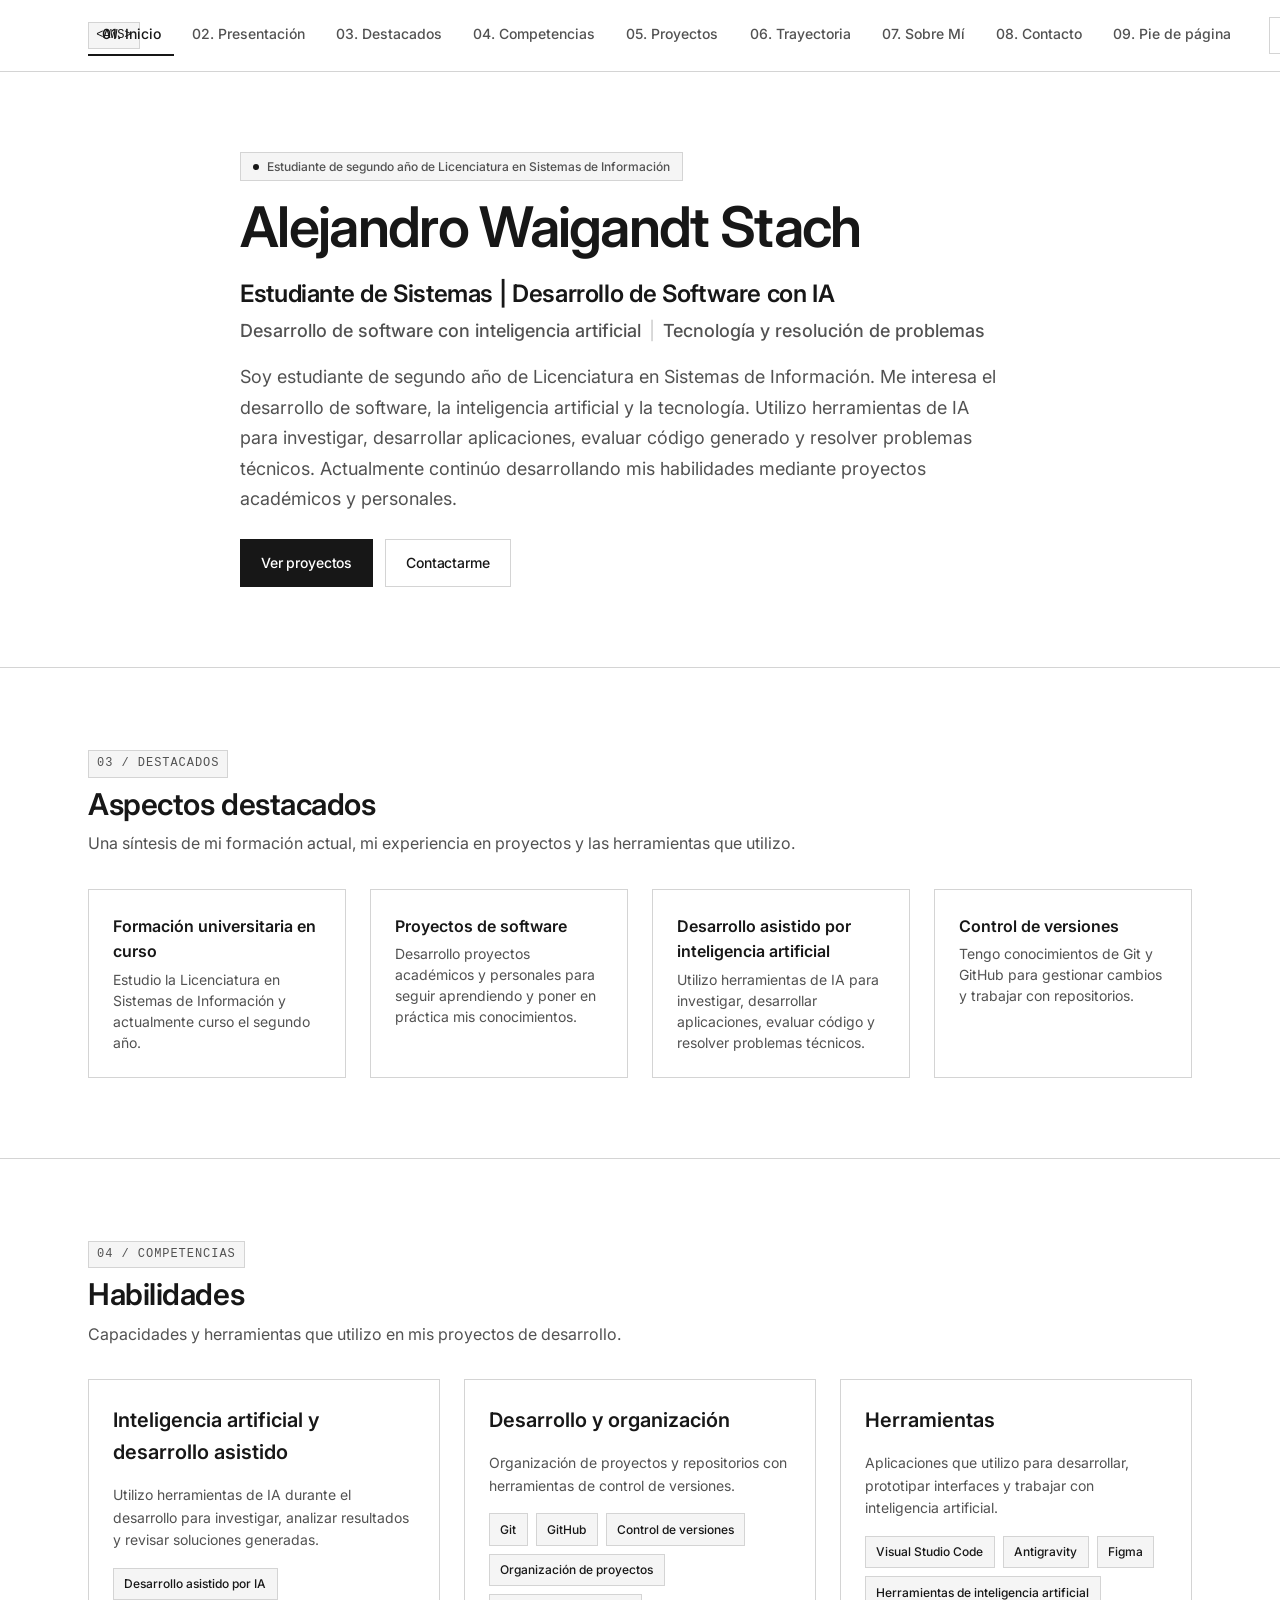
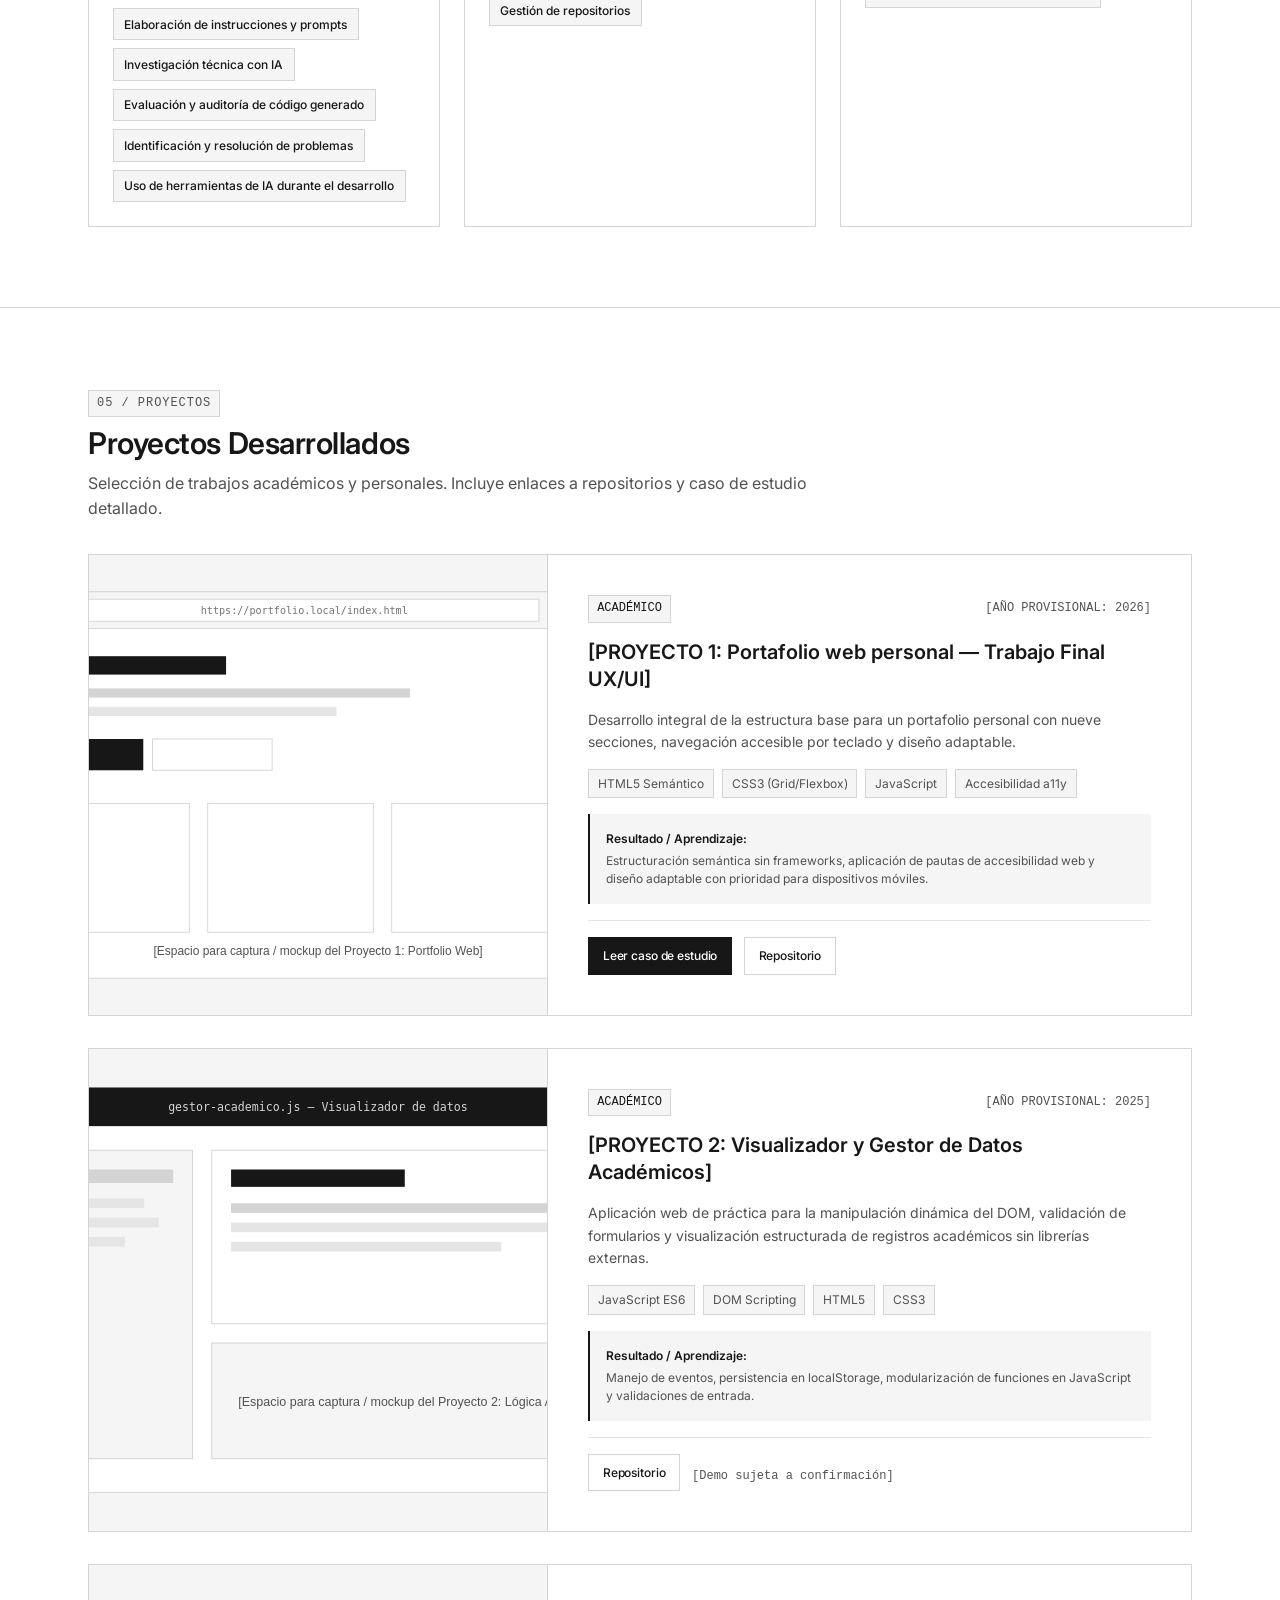
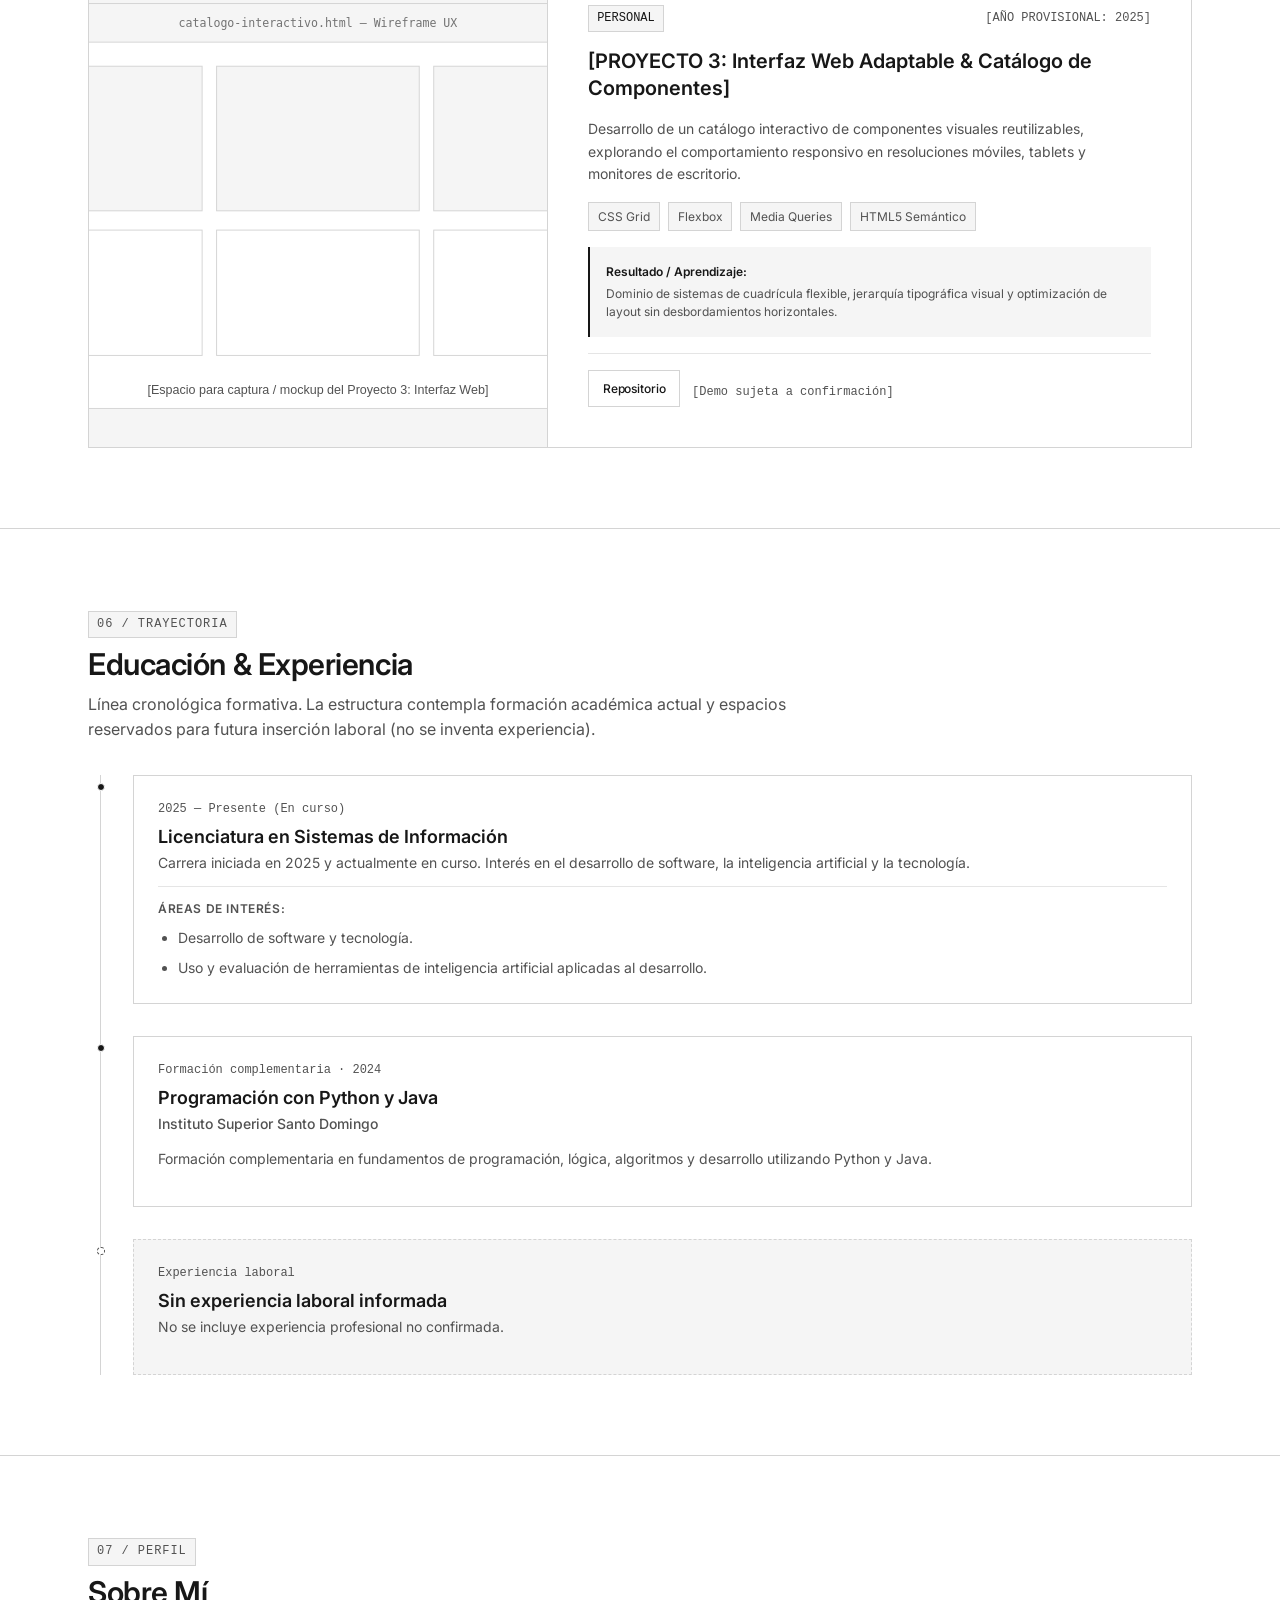
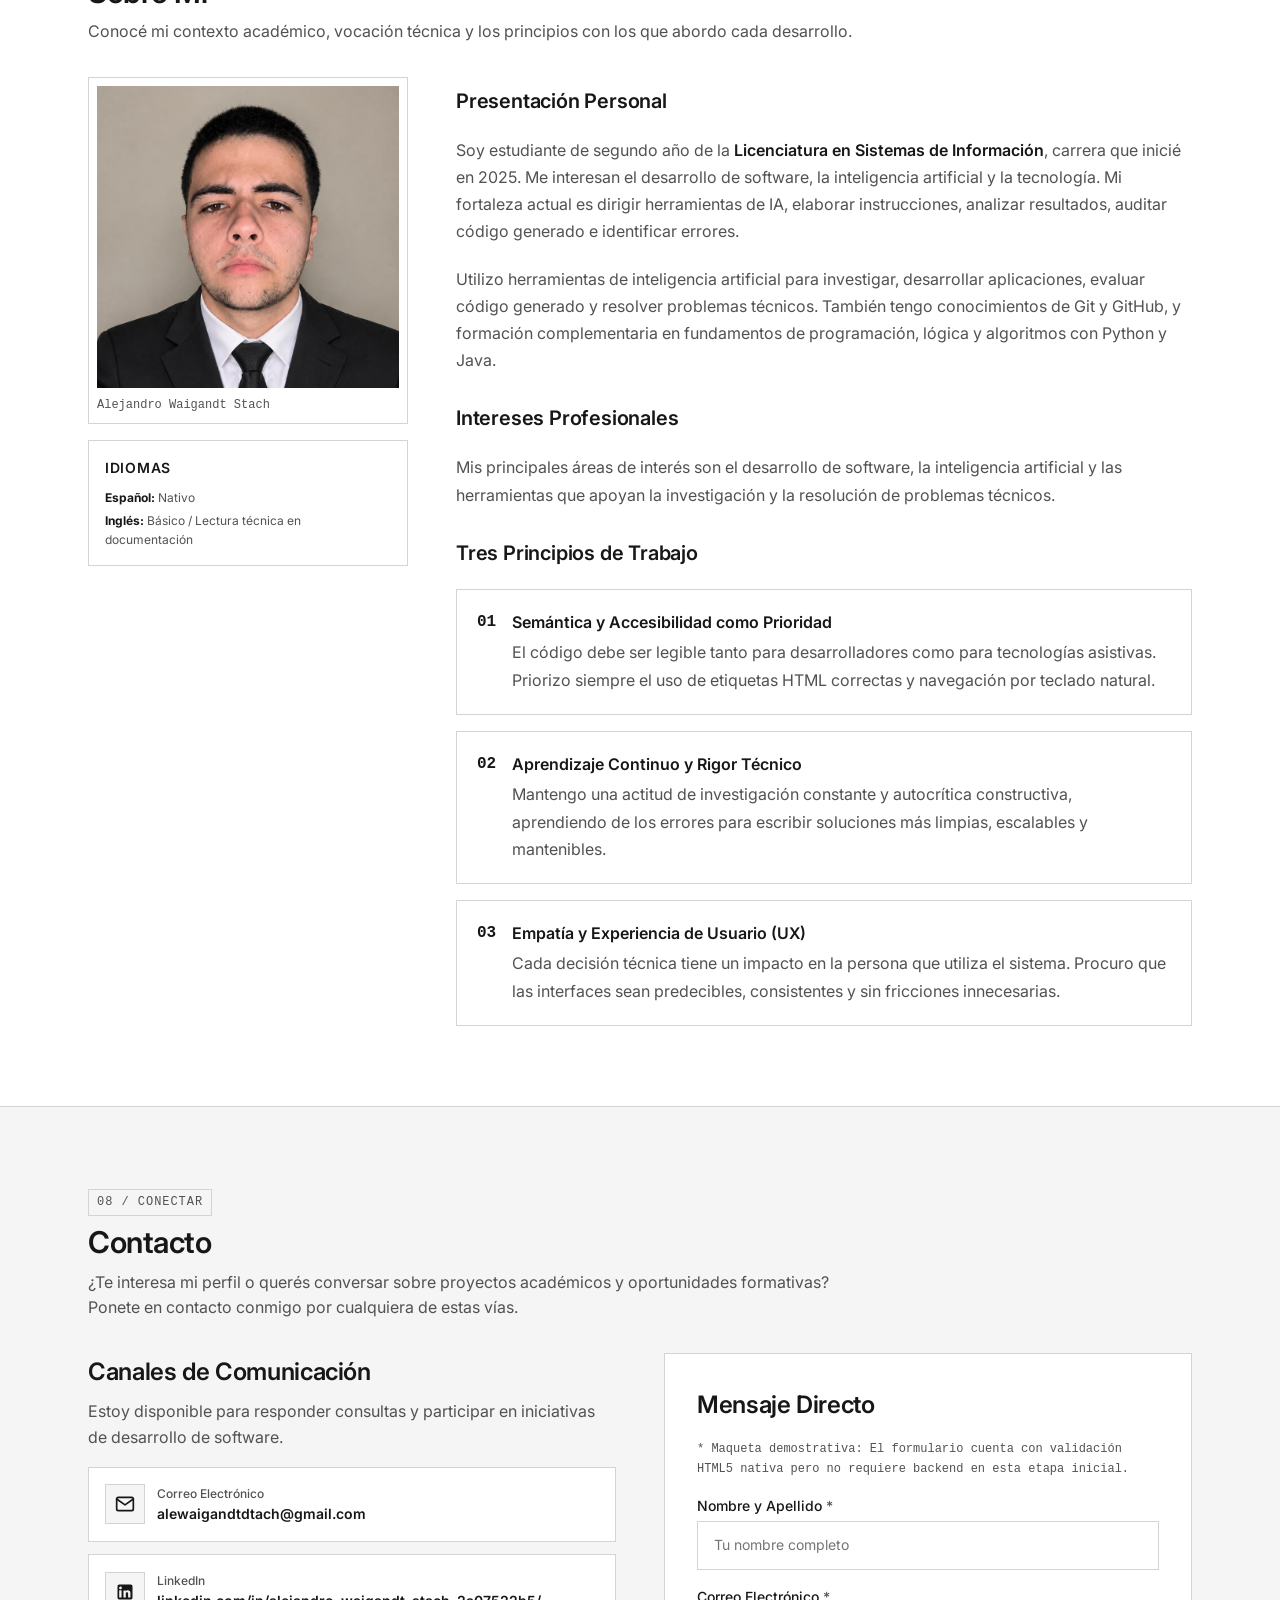
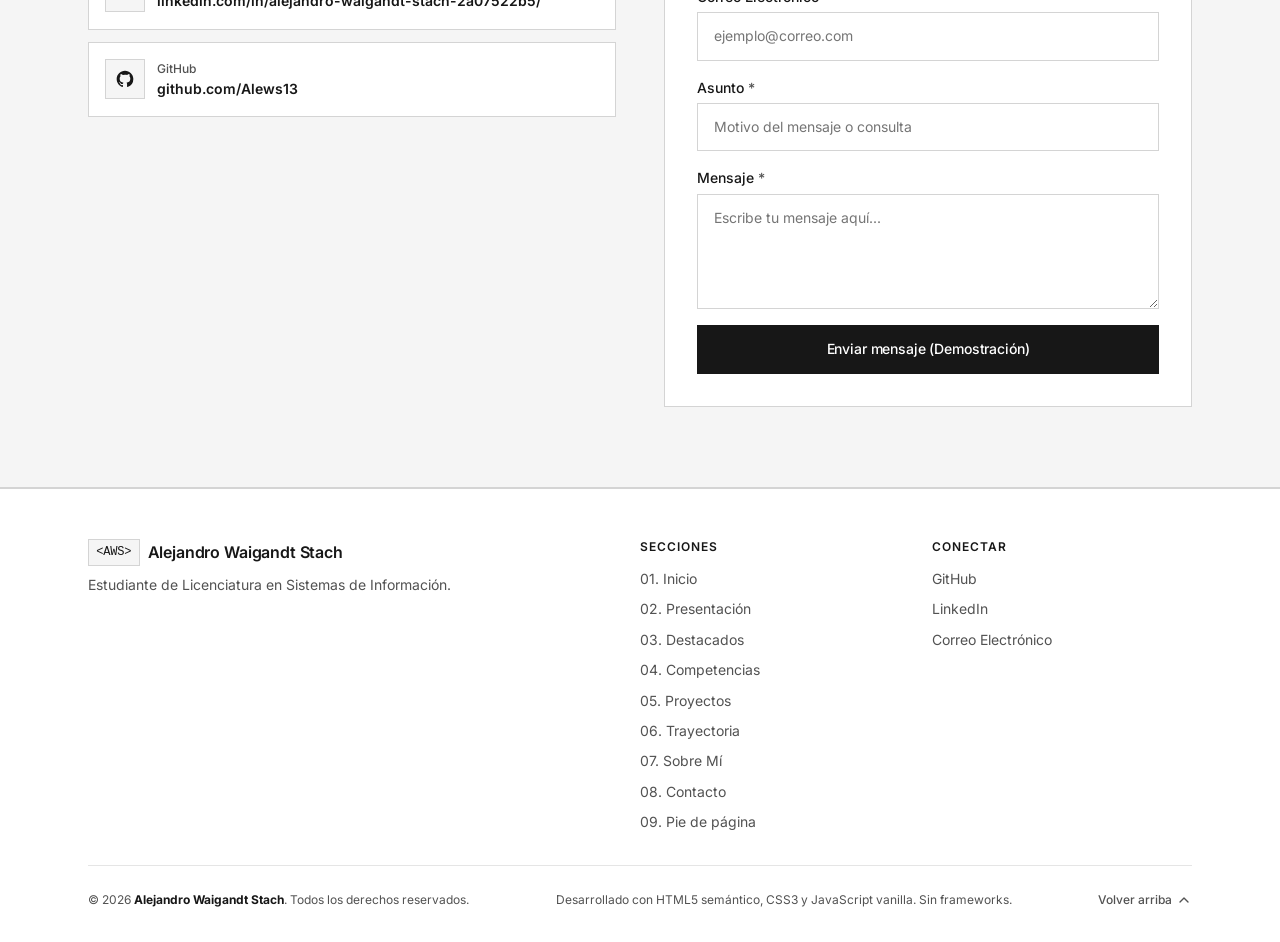
==== commit f6c325e9: "fix de estructura general agregados al index, además de estandarización de skills y fixeo de botones" ====
--- a/index.html
+++ b/index.html
@@ -71,9 +71,9 @@
           <li class="nav-item">
             <a href="#hero" class="nav-link">02. Presentación</a>
           </li>
-          <!-- Enlace 3: Métricas -->
+          <!-- Enlace 3: Destacados -->
           <li class="nav-item">
-            <a href="#metrics" class="nav-link">03. Métricas</a>
+            <a href="#metrics" class="nav-link">03. Destacados</a>
           </li>
           <!-- Enlace 4: Competencias -->
           <li class="nav-item">
@@ -149,10 +149,10 @@
         <!-- Título principal y subtítulo -->
         <div class="hero-role-block">
           <p class="hero-role">
-            <span class="hero-role__main">Estudiante de Sistemas | Interés en desarrollo de software e IA</span>
+            <span class="hero-role__main">Estudiante de Sistemas | Desarrollo de Software con IA</span>
           </p>
           <p class="hero-subtitle">
-            <span class="hero-subtitle__item">Desarrollo asistido por inteligencia artificial</span>
+            <span class="hero-subtitle__item">Desarrollo de software con inteligencia artificial</span>
             <span class="hero-role__divider" aria-hidden="true">|</span>
             <span class="hero-subtitle__item">Tecnología y resolución de problemas</span>
           </p>
@@ -160,7 +160,7 @@
 
         <!-- Presentación personal -->
         <p class="hero-bio">
-          Soy estudiante de segundo año de Licenciatura en Sistemas de Información. Me interesa el desarrollo de software, la inteligencia artificial y la tecnología. Utilizo herramientas de IA para investigar, desarrollar aplicaciones, evaluar código generado y resolver problemas técnicos. Continúo desarrollando mis habilidades mediante proyectos académicos y personales.
+          Soy estudiante de segundo año de Licenciatura en Sistemas de Información. Me interesa el desarrollo de software, la inteligencia artificial y la tecnología. Utilizo herramientas de IA para investigar, desarrollar aplicaciones, evaluar código generado y resolver problemas técnicos. Actualmente continúo desarrollando mis habilidades mediante proyectos académicos y personales.
         </p>
 
         <!-- Botones de llamada a la acción -->
@@ -172,49 +172,45 @@
     </section>
 
     <!-- ======================================================
-         03. MÉTRICAS / HIGHLIGHTS
-         Aspectos cuantitativos académicos y técnicos con datos provisionales
+         03. DESTACADOS
+         Formación, proyectos, desarrollo asistido y control de versiones
          ====================================================== -->
     <section class="section section--metrics" id="metrics" aria-labelledby="metrics-heading">
       <div class="container">
         
         <div class="section-header">
-          <span class="section-tag" aria-hidden="true">03 / Métricas</span>
-          <h2 class="section-title" id="metrics-heading">Aspectos Destacados &amp; Métricas</h2>
+          <span class="section-tag" aria-hidden="true">03 / Destacados</span>
+          <h2 class="section-title" id="metrics-heading">Aspectos destacados</h2>
           <p class="section-description">
-            Indicadores académicos y de progreso técnico formativo. Valores provisionales sujetos a actualización.
+            Una síntesis de mi formación actual, mi experiencia en proyectos y las herramientas que utilizo.
           </p>
         </div>
 
-        <!-- Cuadrícula de tarjetas de métricas -->
+        <!-- Cuadrícula de aspectos destacados -->
         <div class="metrics-grid">
           
-          <!-- Métrica 1: Año de carrera -->
+          <!-- Formación universitaria -->
           <article class="metric-card">
-            <div class="metric-card__value">2.º</div>
-            <h3 class="metric-card__title">Año de Carrera Universitaria</h3>
-            <p class="metric-card__detail">Licenciatura en Sistemas de Información, iniciada en 2025 y actualmente en curso.</p>
-          </article>
-
-          <!-- Métrica 2: Desarrollo asistido por IA -->
+            <h3 class="metric-card__title">Formación universitaria en curso</h3>
+            <p class="metric-card__detail">Estudio la Licenciatura en Sistemas de Información y actualmente curso el segundo año.</p>
+          </article>
+
+          <!-- Proyectos de software -->
           <article class="metric-card">
-            <div class="metric-card__value">IA</div>
-            <h3 class="metric-card__title">Desarrollo asistido</h3>
-            <p class="metric-card__detail">Investigación, evaluación de código generado y resolución de problemas técnicos.</p>
-          </article>
-
-          <!-- Métrica 3: Herramientas utilizadas -->
+            <h3 class="metric-card__title">Proyectos de software</h3>
+            <p class="metric-card__detail">Desarrollo proyectos académicos y personales para seguir aprendiendo y poner en práctica mis conocimientos.</p>
+          </article>
+
+          <!-- Desarrollo asistido por IA -->
           <article class="metric-card">
-            <div class="metric-card__value">Git</div>
+            <h3 class="metric-card__title">Desarrollo asistido por inteligencia artificial</h3>
+            <p class="metric-card__detail">Utilizo herramientas de IA para investigar, desarrollar aplicaciones, evaluar código y resolver problemas técnicos.</p>
+          </article>
+
+          <!-- Control de versiones -->
+          <article class="metric-card">
             <h3 class="metric-card__title">Control de versiones</h3>
-            <p class="metric-card__detail">Conocimientos de Git y GitHub.</p>
-          </article>
-
-          <!-- Métrica 4: Formación complementaria -->
-          <article class="metric-card">
-            <div class="metric-card__value">2024</div>
-            <h3 class="metric-card__title">Formación complementaria</h3>
-            <p class="metric-card__detail">Programación con Python y Java en el Instituto Superior Santo Domingo.</p>
+            <p class="metric-card__detail">Tengo conocimientos de Git y GitHub para gestionar cambios y trabajar con repositorios.</p>
           </article>
         </div>
       </div>
@@ -222,72 +218,69 @@
 
     <!-- ======================================================
          04. COMPETENCIAS
-         Diferencia formación complementaria en programación, herramientas
-         de desarrollo utilizadas y competencias de desarrollo asistido por IA.
+         Inteligencia artificial, organización del desarrollo y herramientas
          ====================================================== -->
     <section class="section section--skills" id="skills" aria-labelledby="skills-heading">
       <div class="container">
         
         <div class="section-header">
           <span class="section-tag" aria-hidden="true">04 / Competencias</span>
-          <h2 class="section-title" id="skills-heading">Competencias &amp; Conocimientos</h2>
+          <h2 class="section-title" id="skills-heading">Habilidades</h2>
           <p class="section-description">
-            Formación académica complementaria en programación, herramientas de desarrollo utilizadas y competencias de desarrollo asistido por inteligencia artificial.
+            Capacidades y herramientas que utilizo en mis proyectos de desarrollo.
           </p>
         </div>
 
         <div class="skills-grid">
           
-          <!-- Categoría 1: Desarrollo asistido por inteligencia artificial -->
+          <!-- Categoría 1: Inteligencia artificial y desarrollo asistido -->
           <article class="skill-category">
             <div class="skill-category__header">
-              <span class="skill-category__badge" aria-hidden="true">Enfoque 01</span>
-              <h3 class="skill-category__title">Desarrollo asistido por inteligencia artificial</h3>
+              <h3 class="skill-category__title">Inteligencia artificial y desarrollo asistido</h3>
             </div>
             <p class="skill-category__desc">
-              Prácticas de codificación asistida por modelos de inteligencia artificial, ingeniería de prompts y auditoría técnica de soluciones de software generadas.
+              Utilizo herramientas de IA durante el desarrollo para investigar, analizar resultados y revisar soluciones generadas.
             </p>
             <ul class="skills-list" aria-label="Competencias de desarrollo asistido por inteligencia artificial">
-              <li class="skill-tag">Programación asistida por IA</li>
+              <li class="skill-tag">Desarrollo asistido por IA</li>
               <li class="skill-tag">Elaboración de instrucciones y prompts</li>
-              <li class="skill-tag">Evaluación de resultados de IA</li>
-              <li class="skill-tag">Auditoría y depuración de código con IA</li>
-              <li class="skill-tag">Flujos de desarrollo de aplicaciones</li>
+              <li class="skill-tag">Investigación técnica con IA</li>
+              <li class="skill-tag">Evaluación y auditoría de código generado</li>
+              <li class="skill-tag">Identificación y resolución de problemas</li>
+              <li class="skill-tag">Uso de herramientas de IA durante el desarrollo</li>
             </ul>
           </article>
 
-          <!-- Formación complementaria en programación -->
+          <!-- Categoría 2: Desarrollo y organización -->
           <article class="skill-category">
             <div class="skill-category__header">
-              <span class="skill-category__badge" aria-hidden="true">Formación 02</span>
-              <h3 class="skill-category__title">Formación en Programación</h3>
+              <h3 class="skill-category__title">Desarrollo y organización</h3>
             </div>
             <p class="skill-category__desc">
-              Formación complementaria en fundamentos de programación, lógica y algoritmos utilizando Python y Java.
+              Organización de proyectos y repositorios con herramientas de control de versiones.
             </p>
-            <ul class="skills-list" aria-label="Lenguajes de la formación complementaria en programación">
-              <li class="skill-tag">Python</li>
-              <li class="skill-tag">Java</li>
-              <li class="skill-tag">Fundamentos de programación</li>
-              <li class="skill-tag">Lógica y algoritmos</li>
+            <ul class="skills-list" aria-label="Habilidades de desarrollo y organización">
+              <li class="skill-tag">Git</li>
+              <li class="skill-tag">GitHub</li>
+              <li class="skill-tag">Control de versiones</li>
+              <li class="skill-tag">Organización de proyectos</li>
+              <li class="skill-tag">Gestión de repositorios</li>
             </ul>
           </article>
 
-          <!-- Herramientas de desarrollo utilizadas -->
+          <!-- Categoría 3: Herramientas -->
           <article class="skill-category">
             <div class="skill-category__header">
-              <span class="skill-category__badge" aria-hidden="true">Herramientas 03</span>
-              <h3 class="skill-category__title">Herramientas de Desarrollo Utilizadas</h3>
+              <h3 class="skill-category__title">Herramientas</h3>
             </div>
             <p class="skill-category__desc">
-              Herramientas utilizadas para desarrollar, gestionar versiones y prototipar interfaces.
+              Aplicaciones que utilizo para desarrollar, prototipar interfaces y trabajar con inteligencia artificial.
             </p>
-            <ul class="skills-list" aria-label="Herramientas de diseño y desarrollo">
+            <ul class="skills-list" aria-label="Herramientas de desarrollo, diseño e inteligencia artificial">
               <li class="skill-tag">Visual Studio Code</li>
               <li class="skill-tag">Antigravity</li>
               <li class="skill-tag">Figma</li>
-              <li class="skill-tag">Git</li>
-              <li class="skill-tag">GitHub</li>
+              <li class="skill-tag">Herramientas de inteligencia artificial</li>
             </ul>
           </article>
         </div>
@@ -816,7 +809,7 @@
           <ul class="footer-nav-list">
             <li><a href="#header">01. Inicio</a></li>
             <li><a href="#hero">02. Presentación</a></li>
-            <li><a href="#metrics">03. Métricas</a></li>
+            <li><a href="#metrics">03. Destacados</a></li>
             <li><a href="#skills">04. Competencias</a></li>
             <li><a href="#projects">05. Proyectos</a></li>
             <li><a href="#experience">06. Trayectoria</a></li>
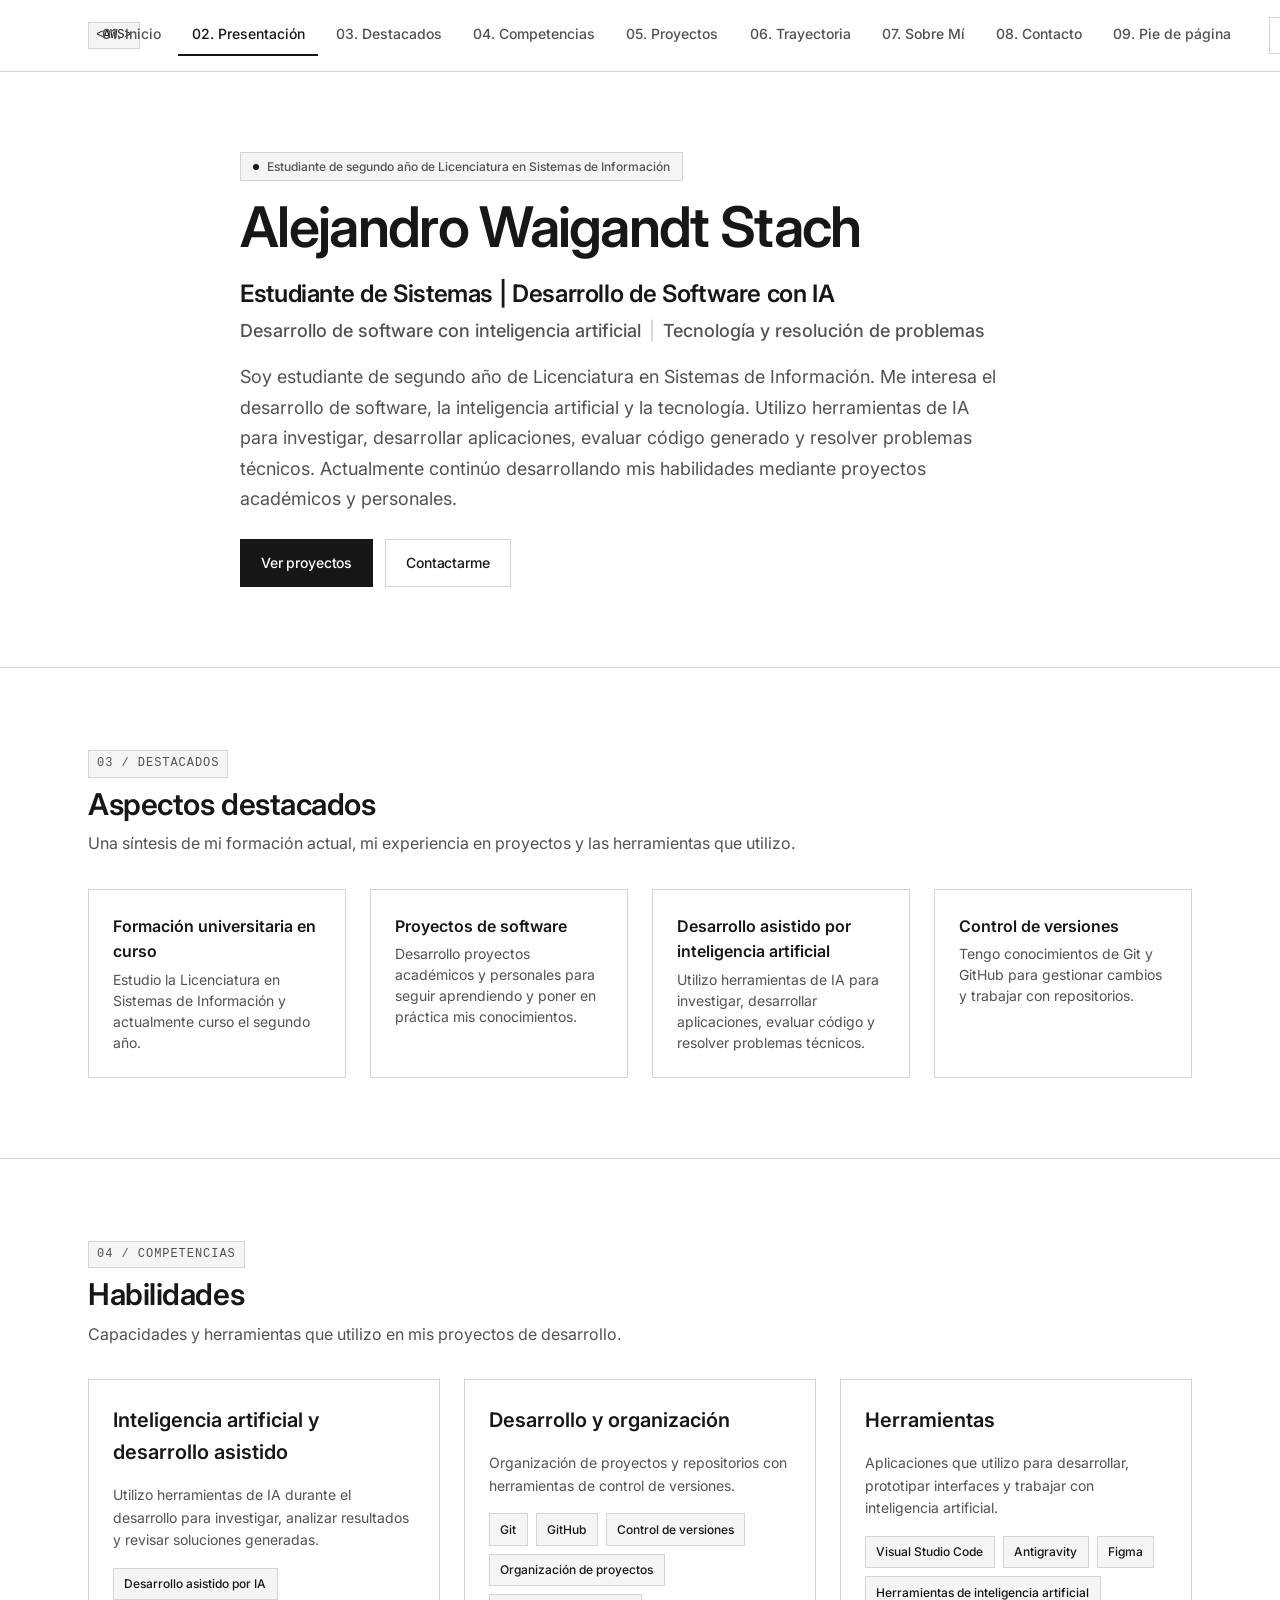
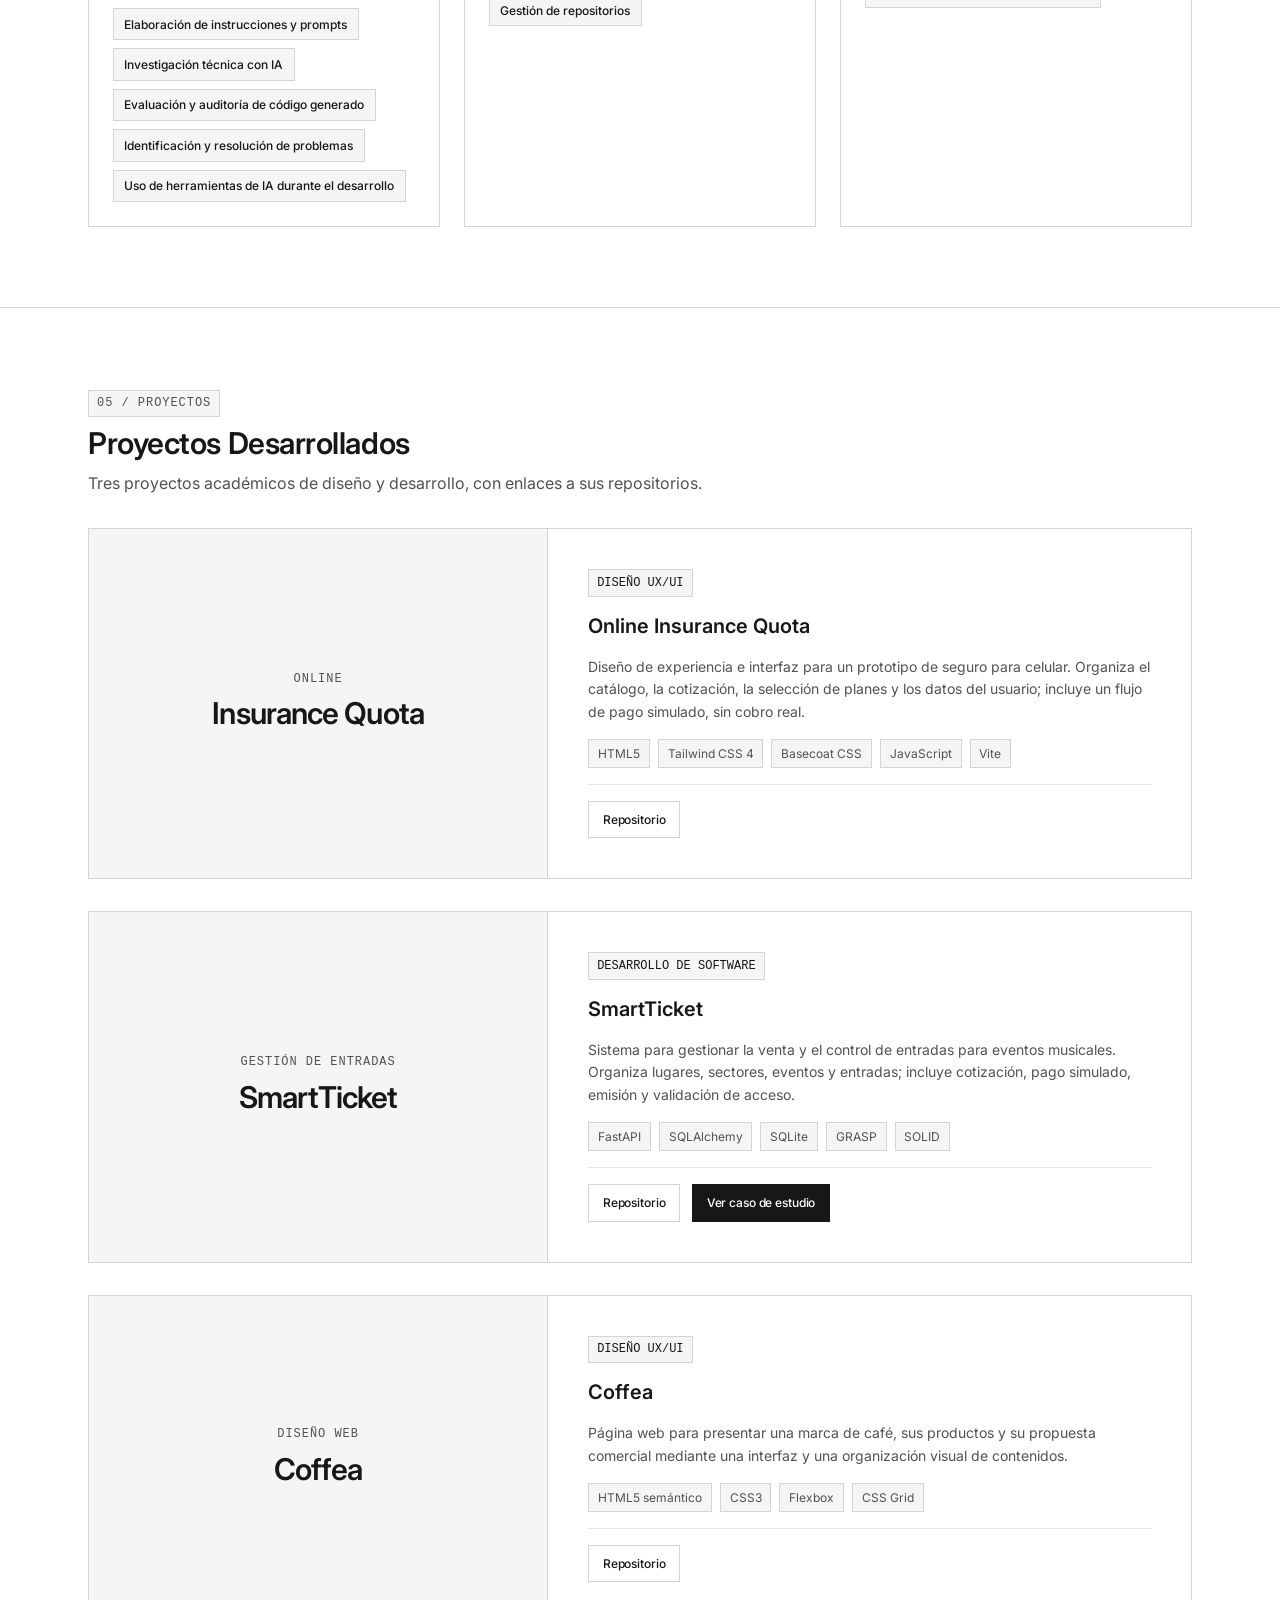
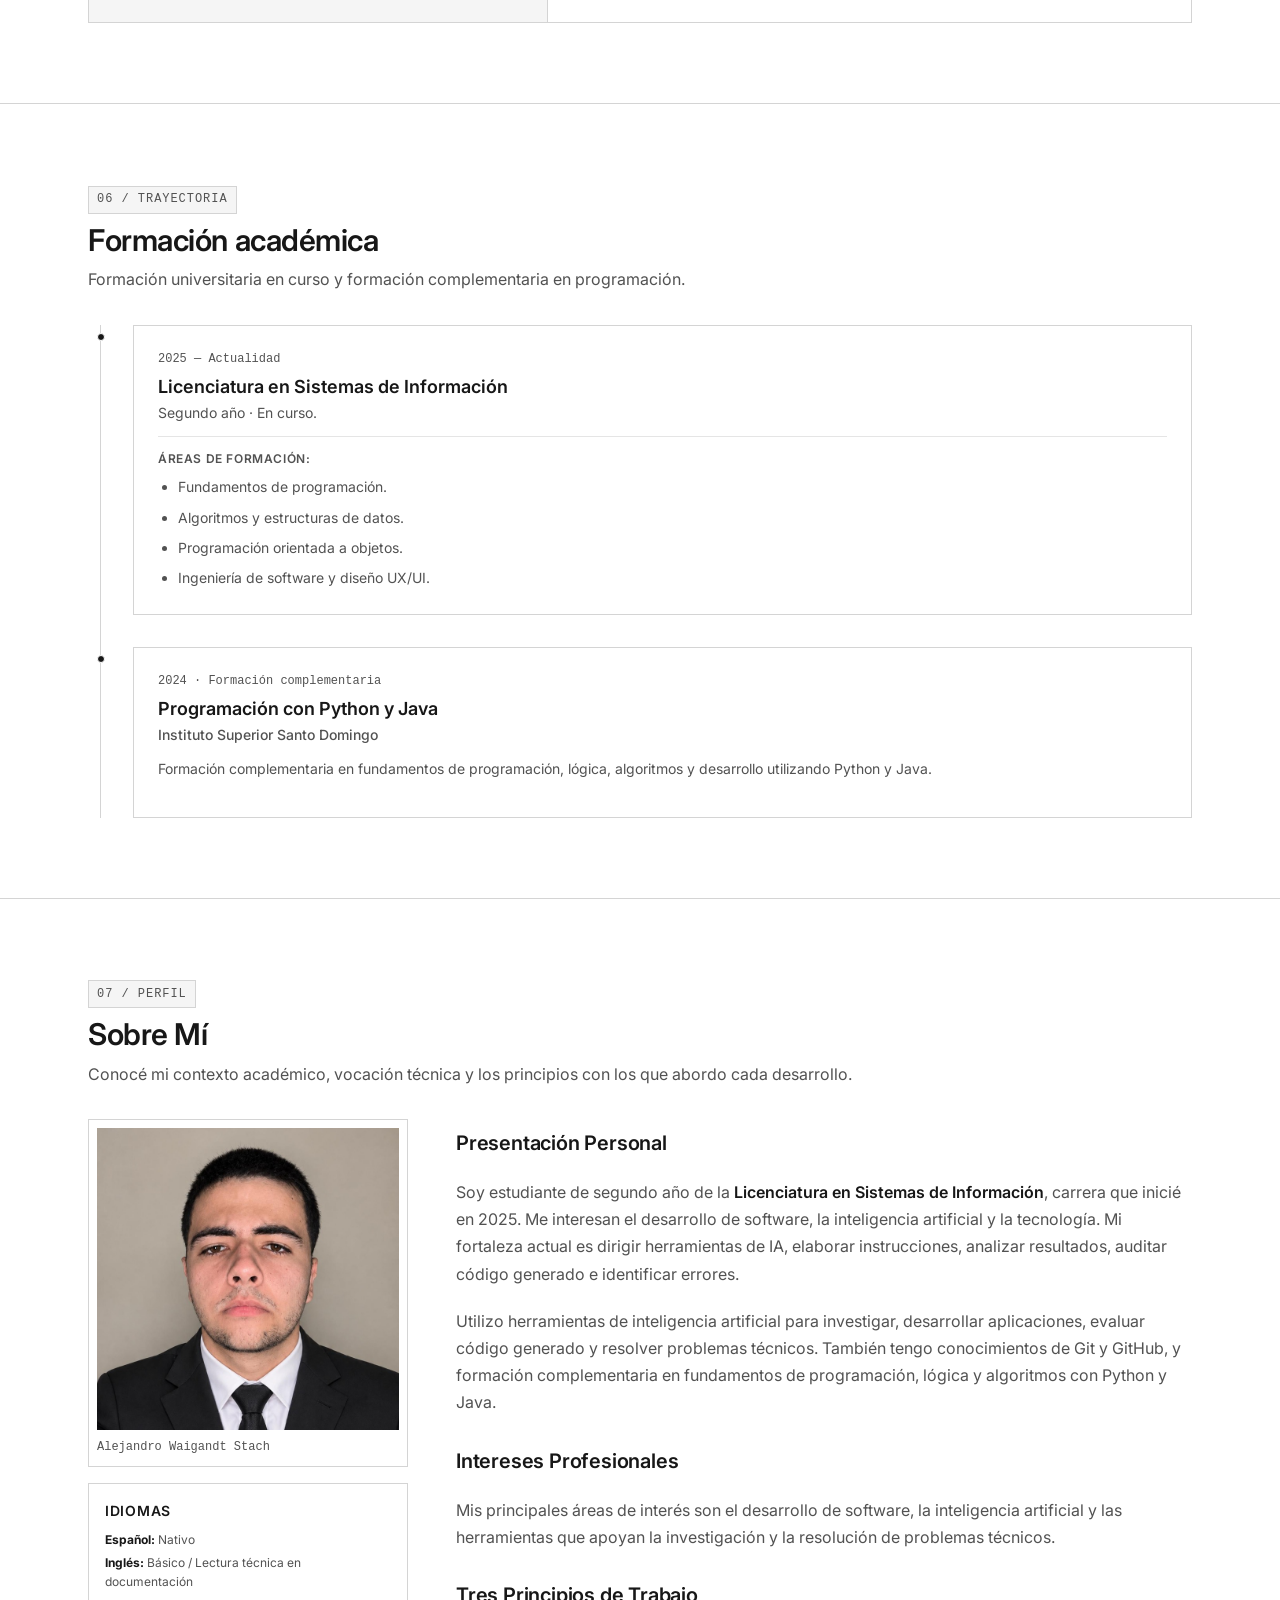
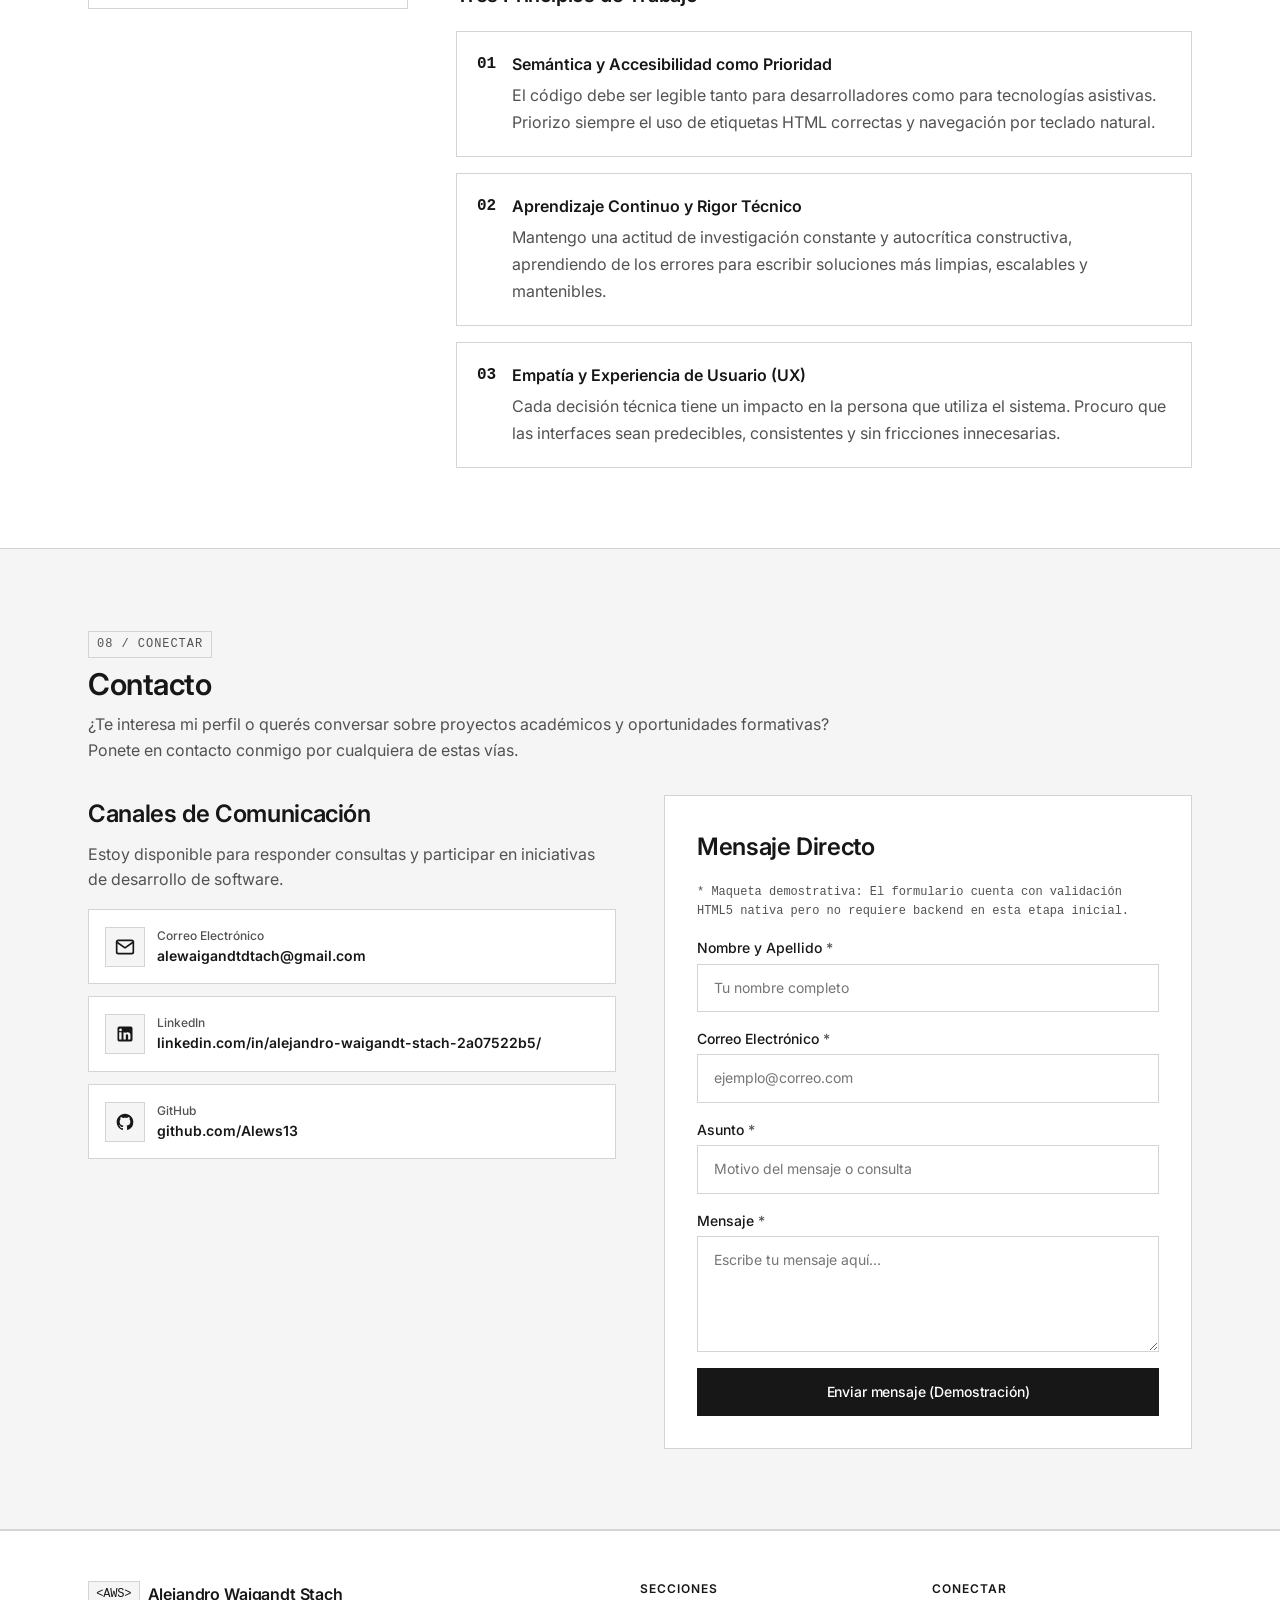
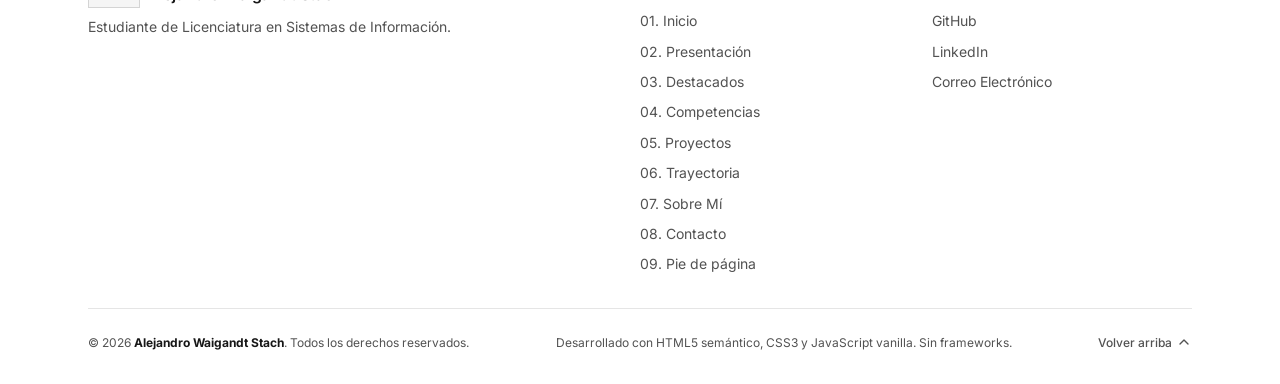
==== commit c2c81578: "sector de proyectos finalizado (3 proyectos personales, más 1 caso de estudio), trayectoria académic" ====
--- a/index.html
+++ b/index.html
@@ -299,152 +299,116 @@
           <span class="section-tag" aria-hidden="true">05 / Proyectos</span>
           <h2 class="section-title" id="projects-heading">Proyectos Desarrollados</h2>
           <p class="section-description">
-            Selección de trabajos académicos y personales. Incluye enlaces a repositorios y caso de estudio detallado.
+            Tres proyectos académicos de diseño y desarrollo, con enlaces a sus repositorios.
           </p>
         </div>
 
         <div class="projects-grid">
           
-          <!-- Proyecto 1: Portfolio Web Personal (con Caso de Estudio) -->
+          <!-- Proyecto 1: Online Insurance Quota -->
           <article class="project-card">
             <figure class="project-card__media">
-              <img 
-                src="assets/projects/project-placeholder-1.svg" 
-                alt="Representación esquemática del portafolio web personal, adaptable y organizado en nueve secciones"
-                width="800" 
-                height="500" 
-                loading="lazy">
-              <figcaption class="sr-only">Espacio para mockup del Proyecto 1</figcaption>
+              <div class="project-card__wordmark" aria-hidden="true">
+                <span>Online</span>
+                <strong>Insurance Quota</strong>
+              </div>
             </figure>
             <div class="project-card__body">
               <div class="project-card__meta">
-                <span class="project-badge">Académico</span>
-                <span class="project-year">[AÑO PROVISIONAL: 2026]</span>
-              </div>
-              <h3 class="project-card__title">
-                [PROYECTO 1: Portafolio web personal — Trabajo Final UX/UI]
-              </h3>
+                <span class="project-badge">Diseño UX/UI</span>
+              </div>
+              <h3 class="project-card__title">Online Insurance Quota</h3>
               <p class="project-card__desc">
-                Desarrollo integral de la estructura base para un portafolio personal con nueve secciones, navegación accesible por teclado y diseño adaptable.
+                Diseño de experiencia e interfaz para un prototipo de seguro para celular. Organiza el catálogo, la cotización, la selección de planes y los datos del usuario; incluye un flujo de pago simulado, sin cobro real.
               </p>
               <div class="project-card__tech">
-                <span class="tech-pill">HTML5 Semántico</span>
-                <span class="tech-pill">CSS3 (Grid/Flexbox)</span>
+                <span class="tech-pill">HTML5</span>
+                <span class="tech-pill">Tailwind CSS 4</span>
+                <span class="tech-pill">Basecoat CSS</span>
                 <span class="tech-pill">JavaScript</span>
-                <span class="tech-pill">Accesibilidad a11y</span>
-              </div>
-              <div class="project-card__outcome">
-                <strong>Resultado / Aprendizaje:</strong>
-                <p>Estructuración semántica sin frameworks, aplicación de pautas de accesibilidad web y diseño adaptable con prioridad para dispositivos móviles.</p>
+                <span class="tech-pill">Vite</span>
               </div>
               <div class="project-card__links">
-                <!-- Enlace al Caso de Estudio interno -->
-                <a href="projects/project-case-study.html" class="btn btn--primary-sm">
-                  Leer caso de estudio
-                </a>
-                <!-- CONFIGURAR: Repositorio GitHub del proyecto 1 -->
                 <a 
-                  href="https://github.com/Alews13/portfolio" 
+                  href="https://github.com/Alews13/TP5-UXUI-OnlineInsuranceQuota"
                   class="btn btn--outline-sm" 
                   target="_blank" 
                   rel="noopener noreferrer" 
-                  aria-label="Ver repositorio del portafolio web en GitHub (se abre en una pestaña nueva)">
+                  aria-label="Visitar el repositorio Online Insurance Quota en GitHub (se abre en una pestaña nueva)">
                   Repositorio
                 </a>
               </div>
             </div>
           </article>
 
-          <!-- Proyecto 2: Lógica / Aplicación de Práctica -->
+          <!-- Proyecto 2: SmartTicket -->
           <article class="project-card">
             <figure class="project-card__media">
-              <img 
-                src="assets/projects/project-placeholder-2.svg" 
-                alt="Representación esquemática de una herramienta de visualización de datos y lógica algorítmica"
-                width="800" 
-                height="500" 
-                loading="lazy">
-              <figcaption class="sr-only">Espacio para mockup del Proyecto 2</figcaption>
+              <div class="project-card__wordmark" aria-hidden="true">
+                <span>Gestión de entradas</span>
+                <strong>SmartTicket</strong>
+              </div>
             </figure>
             <div class="project-card__body">
               <div class="project-card__meta">
-                <span class="project-badge">Académico</span>
-                <span class="project-year">[AÑO PROVISIONAL: 2025]</span>
-              </div>
-              <h3 class="project-card__title">
-                [PROYECTO 2: Visualizador y Gestor de Datos Académicos]
-              </h3>
+                <span class="project-badge">Desarrollo de software</span>
+              </div>
+              <h3 class="project-card__title">SmartTicket</h3>
               <p class="project-card__desc">
-                Aplicación web de práctica para la manipulación dinámica del DOM, validación de formularios y visualización estructurada de registros académicos sin librerías externas.
+                Sistema para gestionar la venta y el control de entradas para eventos musicales. Organiza lugares, sectores, eventos y entradas; incluye cotización, pago simulado, emisión y validación de acceso.
               </p>
               <div class="project-card__tech">
-                <span class="tech-pill">JavaScript ES6</span>
-                <span class="tech-pill">DOM Scripting</span>
-                <span class="tech-pill">HTML5</span>
-                <span class="tech-pill">CSS3</span>
-              </div>
-              <div class="project-card__outcome">
-                <strong>Resultado / Aprendizaje:</strong>
-                <p>Manejo de eventos, persistencia en localStorage, modularización de funciones en JavaScript y validaciones de entrada.</p>
+                <span class="tech-pill">FastAPI</span>
+                <span class="tech-pill">SQLAlchemy</span>
+                <span class="tech-pill">SQLite</span>
+                <span class="tech-pill">GRASP</span>
+                <span class="tech-pill">SOLID</span>
               </div>
               <div class="project-card__links">
-                <!-- CONFIGURAR: Repositorio GitHub del proyecto 2 -->
                 <a 
-                  href="https://github.com/Alews13/[CONFIGURAR_REPO_2]" 
+                  href="https://github.com/Alews13/TP9-POO-Grasp-Solid"
                   class="btn btn--outline-sm" 
                   target="_blank" 
                   rel="noopener noreferrer" 
-                  aria-label="Ver repositorio del Proyecto 2 en GitHub (se abre en pestaña nueva)">
+                  aria-label="Visitar el repositorio SmartTicket en GitHub (se abre en una pestaña nueva)">
                   Repositorio
                 </a>
-                <span class="field-note">[Demo sujeta a confirmación]</span>
-              </div>
-            </div>
-          </article>
-
-          <!-- Proyecto 3: Maqueta de Interfaz / Catálogo -->
+                <a href="projects/project-case-study.html" class="btn btn--primary-sm">Ver caso de estudio</a>
+              </div>
+            </div>
+          </article>
+
+          <!-- Proyecto 3: Coffea -->
           <article class="project-card">
             <figure class="project-card__media">
-              <img 
-                src="assets/projects/project-placeholder-3.svg" 
-                alt="Representación esquemática de una interfaz de catálogo web adaptable con cuadrícula y filtros"
-                width="800" 
-                height="500" 
-                loading="lazy">
-              <figcaption class="sr-only">Espacio para mockup del Proyecto 3</figcaption>
+              <div class="project-card__wordmark" aria-hidden="true">
+                <span>Diseño web</span>
+                <strong>Coffea</strong>
+              </div>
             </figure>
             <div class="project-card__body">
               <div class="project-card__meta">
-                <span class="project-badge">Personal</span>
-                <span class="project-year">[AÑO PROVISIONAL: 2025]</span>
-              </div>
-              <h3 class="project-card__title">
-                [PROYECTO 3: Interfaz Web Adaptable &amp; Catálogo de Componentes]
-              </h3>
+                <span class="project-badge">Diseño UX/UI</span>
+              </div>
+              <h3 class="project-card__title">Coffea</h3>
               <p class="project-card__desc">
-                Desarrollo de un catálogo interactivo de componentes visuales reutilizables, explorando el comportamiento responsivo en resoluciones móviles, tablets y monitores de escritorio.
+                Página web para presentar una marca de café, sus productos y su propuesta comercial mediante una interfaz y una organización visual de contenidos.
               </p>
               <div class="project-card__tech">
+                <span class="tech-pill">HTML5 semántico</span>
+                <span class="tech-pill">CSS3</span>
+                <span class="tech-pill">Flexbox</span>
                 <span class="tech-pill">CSS Grid</span>
-                <span class="tech-pill">Flexbox</span>
-                <span class="tech-pill">Media Queries</span>
-                <span class="tech-pill">HTML5 Semántico</span>
-              </div>
-              <div class="project-card__outcome">
-                <strong>Resultado / Aprendizaje:</strong>
-                <p>Dominio de sistemas de cuadrícula flexible, jerarquía tipográfica visual y optimización de layout sin desbordamientos horizontales.</p>
               </div>
               <div class="project-card__links">
-                <!-- CONFIGURAR: Repositorio GitHub del proyecto 3 -->
                 <a 
-                  href="https://github.com/Alews13/[CONFIGURAR_REPO_3]" 
+                  href="https://github.com/Alews13/TP3UXUI/tree/master/TP4_Coffea_Landing"
                   class="btn btn--outline-sm" 
                   target="_blank" 
                   rel="noopener noreferrer" 
-                  aria-label="Ver repositorio del Proyecto 3 en GitHub (se abre en pestaña nueva)">
+                  aria-label="Visitar el repositorio Coffea en GitHub (se abre en una pestaña nueva)">
                   Repositorio
                 </a>
-                <span class="field-note">[Demo sujeta a confirmación]</span>
               </div>
             </div>
           </article>
@@ -453,18 +417,17 @@
     </section>
 
     <!-- ======================================================
-         06. EXPERIENCIA / EDUCACIÓN
-         Línea de tiempo para formación universitaria, capacitaciones
-         y espacio reservado para experiencia laboral futura.
+         06. FORMACIÓN ACADÉMICA
+         Formación universitaria y complementaria.
          ====================================================== -->
     <section class="section section--experience" id="experience" aria-labelledby="experience-heading">
       <div class="container">
         
         <div class="section-header">
           <span class="section-tag" aria-hidden="true">06 / Trayectoria</span>
-          <h2 class="section-title" id="experience-heading">Educación &amp; Experiencia</h2>
+          <h2 class="section-title" id="experience-heading">Formación académica</h2>
           <p class="section-description">
-            Línea cronológica formativa. La estructura contempla formación académica actual y espacios reservados para futura inserción laboral (no se inventa experiencia).
+            Formación universitaria en curso y formación complementaria en programación.
           </p>
         </div>
 
@@ -474,42 +437,32 @@
           <article class="timeline-item">
             <div class="timeline-item__marker" aria-hidden="true"></div>
             <div class="timeline-item__content">
-              <div class="timeline-item__period">2025 — Presente (En curso)</div>
+              <div class="timeline-item__period">2025 — Actualidad</div>
               <h3 class="timeline-item__role">Licenciatura en Sistemas de Información</h3>
               <p class="timeline-item__desc">
-                Carrera iniciada en 2025 y actualmente en curso. Interés en el desarrollo de software, la inteligencia artificial y la tecnología.
+                Segundo año · En curso.
               </p>
               <div class="timeline-item__learnings">
-                <h4 class="timeline-item__subheading">Áreas de interés:</h4>
+                <h4 class="timeline-item__subheading">Áreas de formación:</h4>
                 <ul class="bullet-list">
-                  <li>Desarrollo de software y tecnología.</li>
-                  <li>Uso y evaluación de herramientas de inteligencia artificial aplicadas al desarrollo.</li>
+                  <li>Fundamentos de programación.</li>
+                  <li>Algoritmos y estructuras de datos.</li>
+                  <li>Programación orientada a objetos.</li>
+                  <li>Ingeniería de software y diseño UX/UI.</li>
                 </ul>
               </div>
             </div>
           </article>
 
-          <!-- Hito 2: Formación complementaria en programación -->
+          <!-- Formación complementaria en programación -->
           <article class="timeline-item">
             <div class="timeline-item__marker" aria-hidden="true"></div>
             <div class="timeline-item__content">
-              <div class="timeline-item__period">Formación complementaria · 2024</div>
+              <div class="timeline-item__period">2024 · Formación complementaria</div>
               <h3 class="timeline-item__role">Programación con Python y Java</h3>
               <p class="timeline-item__institution">Instituto Superior Santo Domingo</p>
               <p class="timeline-item__desc">
                 Formación complementaria en fundamentos de programación, lógica, algoritmos y desarrollo utilizando Python y Java.
-              </p>
-            </div>
-          </article>
-
-          <!-- Hito 3: Espacio preparado para Experiencia Laboral Futura -->
-          <article class="timeline-item timeline-item--future">
-            <div class="timeline-item__marker timeline-item__marker--future" aria-hidden="true"></div>
-            <div class="timeline-item__content">
-              <div class="timeline-item__period">Experiencia laboral</div>
-              <h3 class="timeline-item__role">Sin experiencia laboral informada</h3>
-              <p class="timeline-item__desc">
-                No se incluye experiencia profesional no confirmada.
               </p>
             </div>
           </article>
--- a/css/styles.css
+++ b/css/styles.css
@@ -831,6 +831,33 @@
   object-fit: cover;
 }
 
+.project-card__wordmark {
+  display: flex;
+  flex-direction: column;
+  justify-content: center;
+  width: 100%;
+  height: 100%;
+  min-height: 12rem;
+  padding: var(--space-6);
+  color: var(--color-text);
+  text-align: center;
+}
+
+.project-card__wordmark span {
+  color: var(--color-text-secondary);
+  font-family: var(--font-family-mono);
+  font-size: var(--font-size-xs);
+  letter-spacing: 0.08em;
+  text-transform: uppercase;
+}
+
+.project-card__wordmark strong {
+  font-size: clamp(var(--font-size-lg), 5vw, var(--font-size-2xl));
+  font-weight: 600;
+  letter-spacing: -0.03em;
+  overflow-wrap: anywhere;
+}
+
 .project-card__body {
   padding: var(--space-6);
   display: flex;
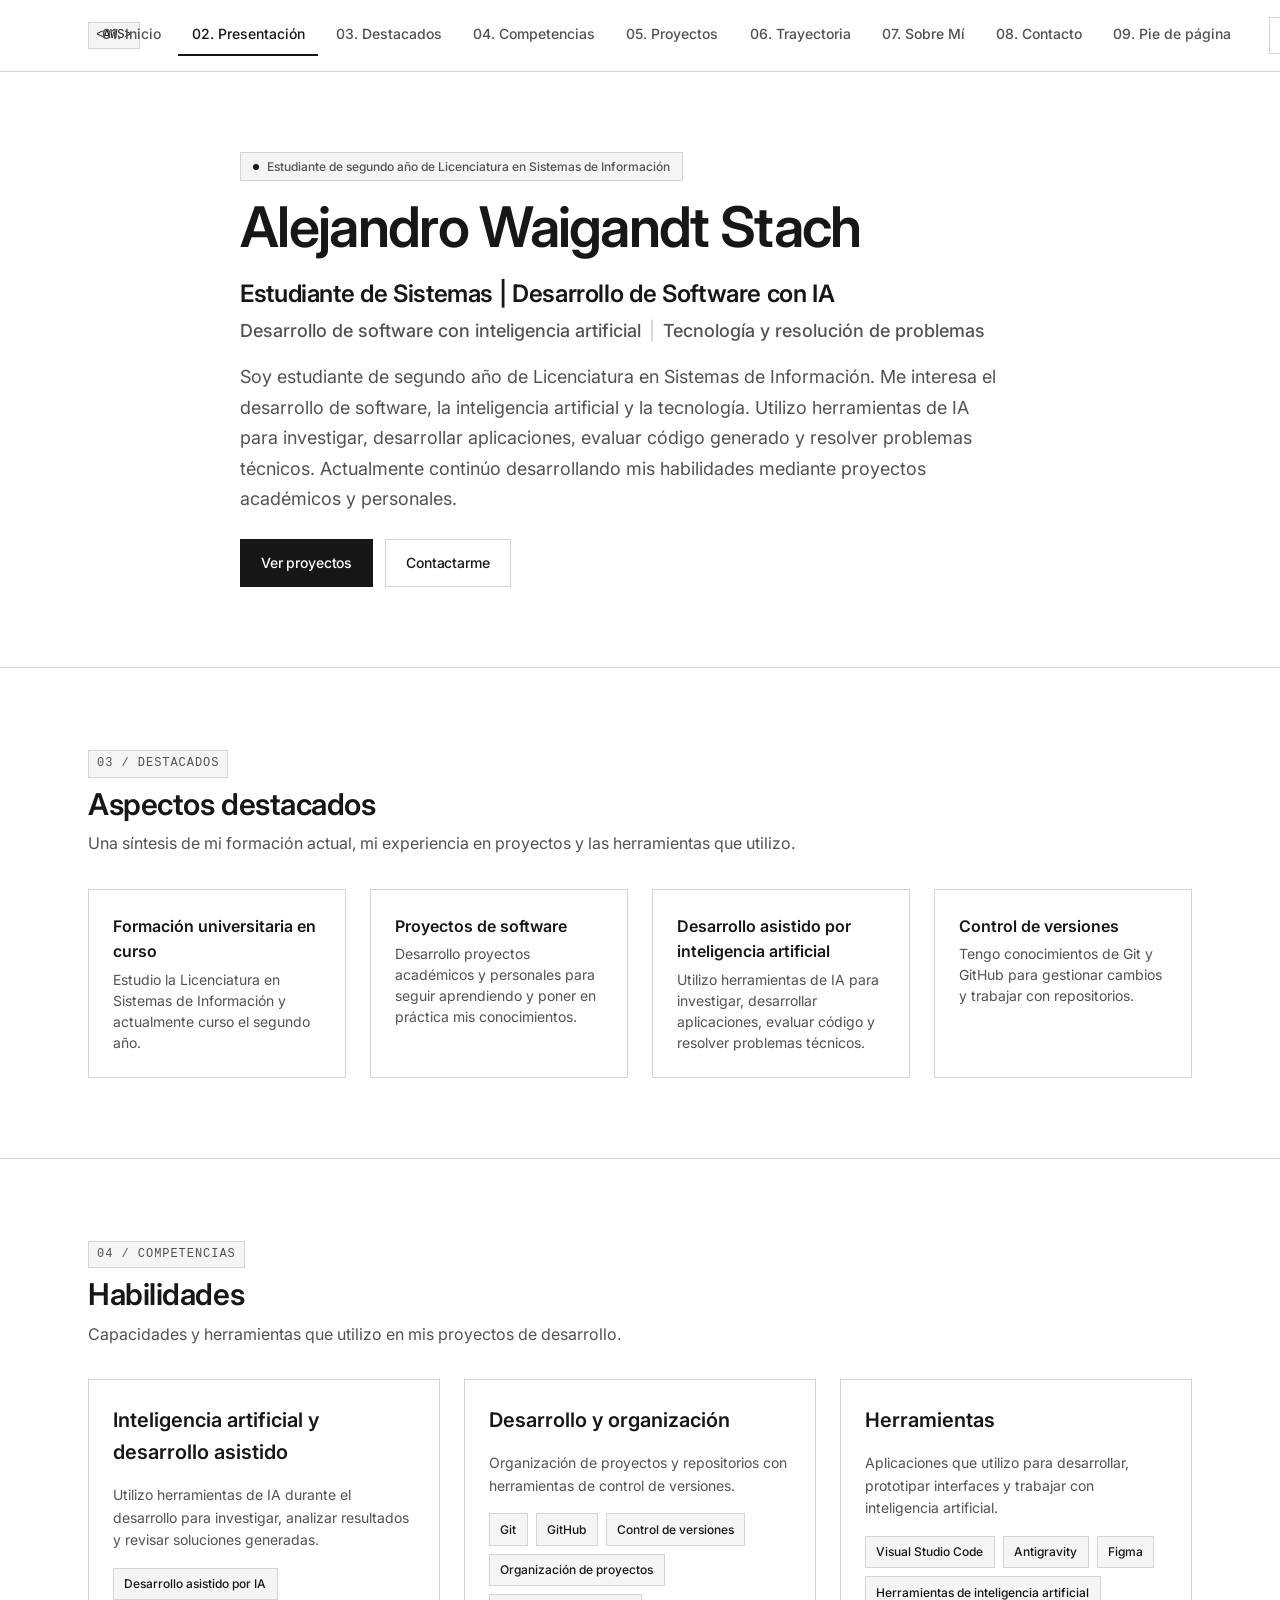
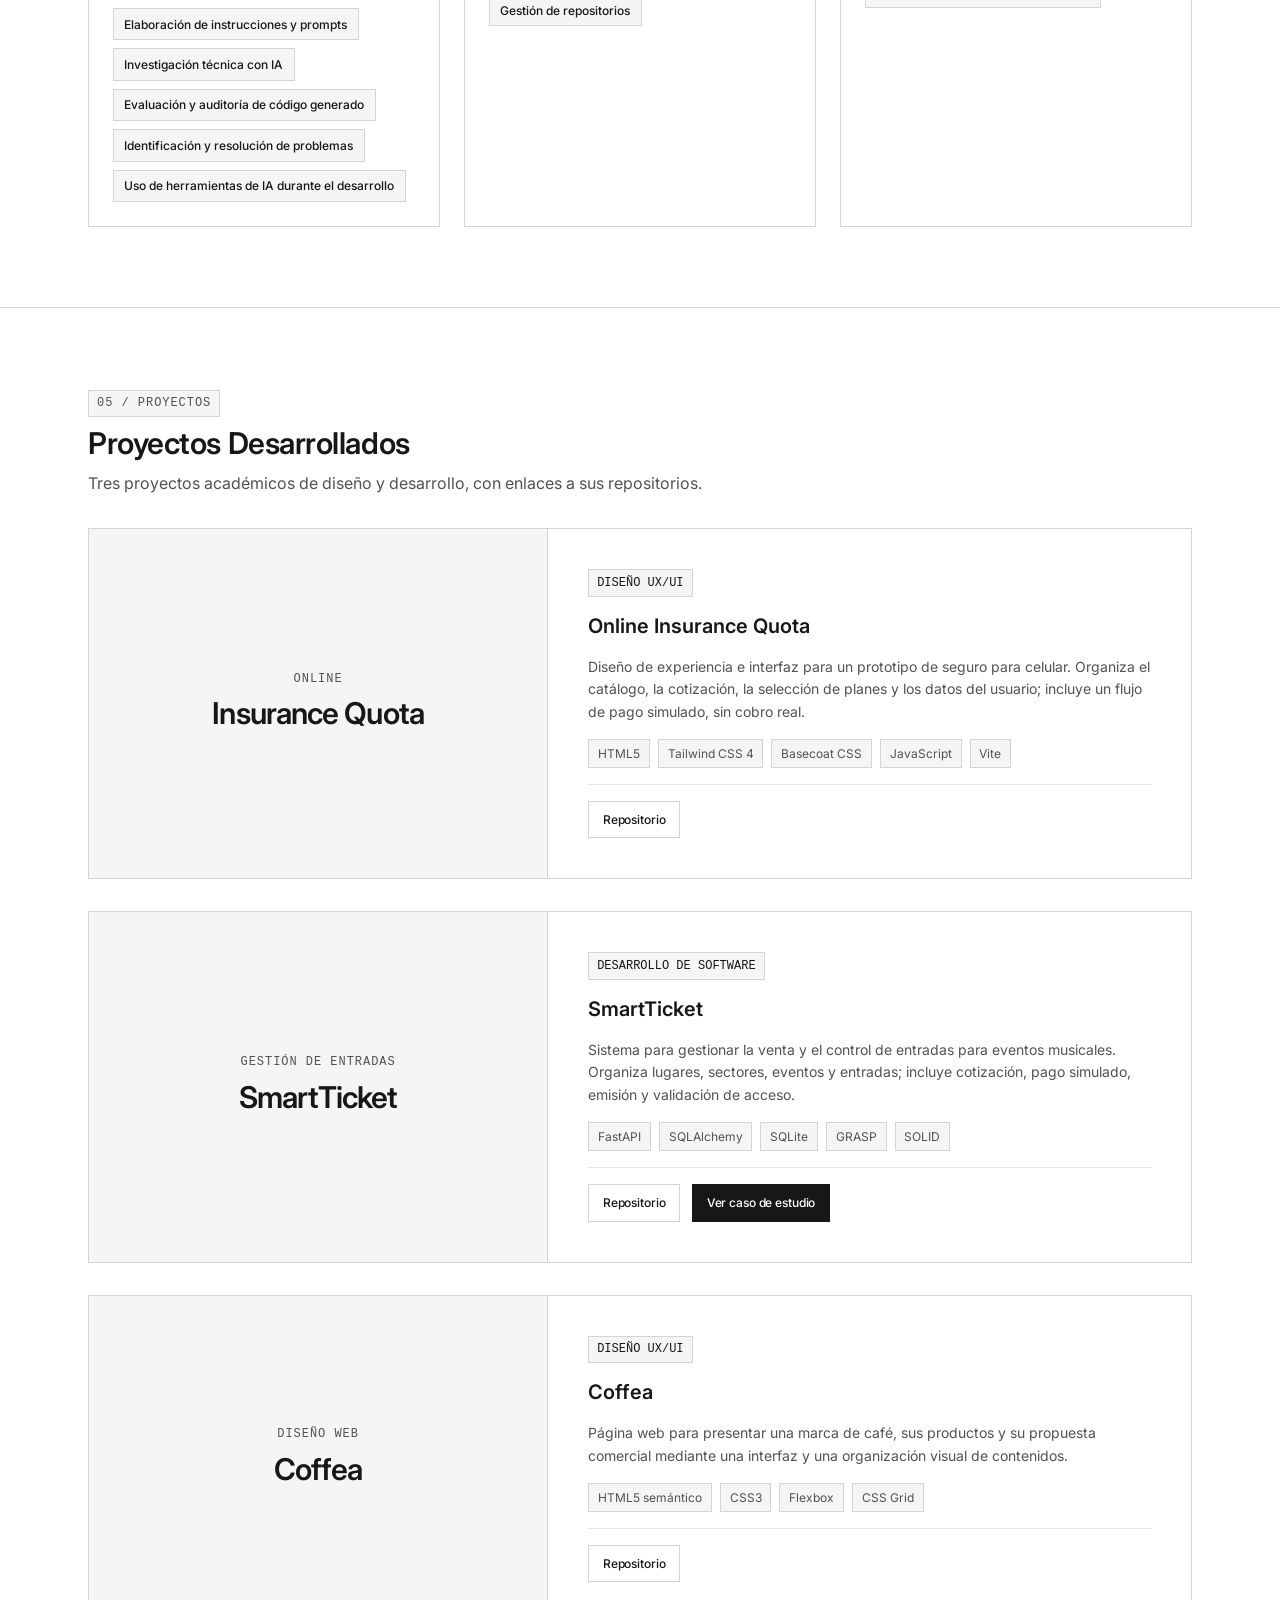
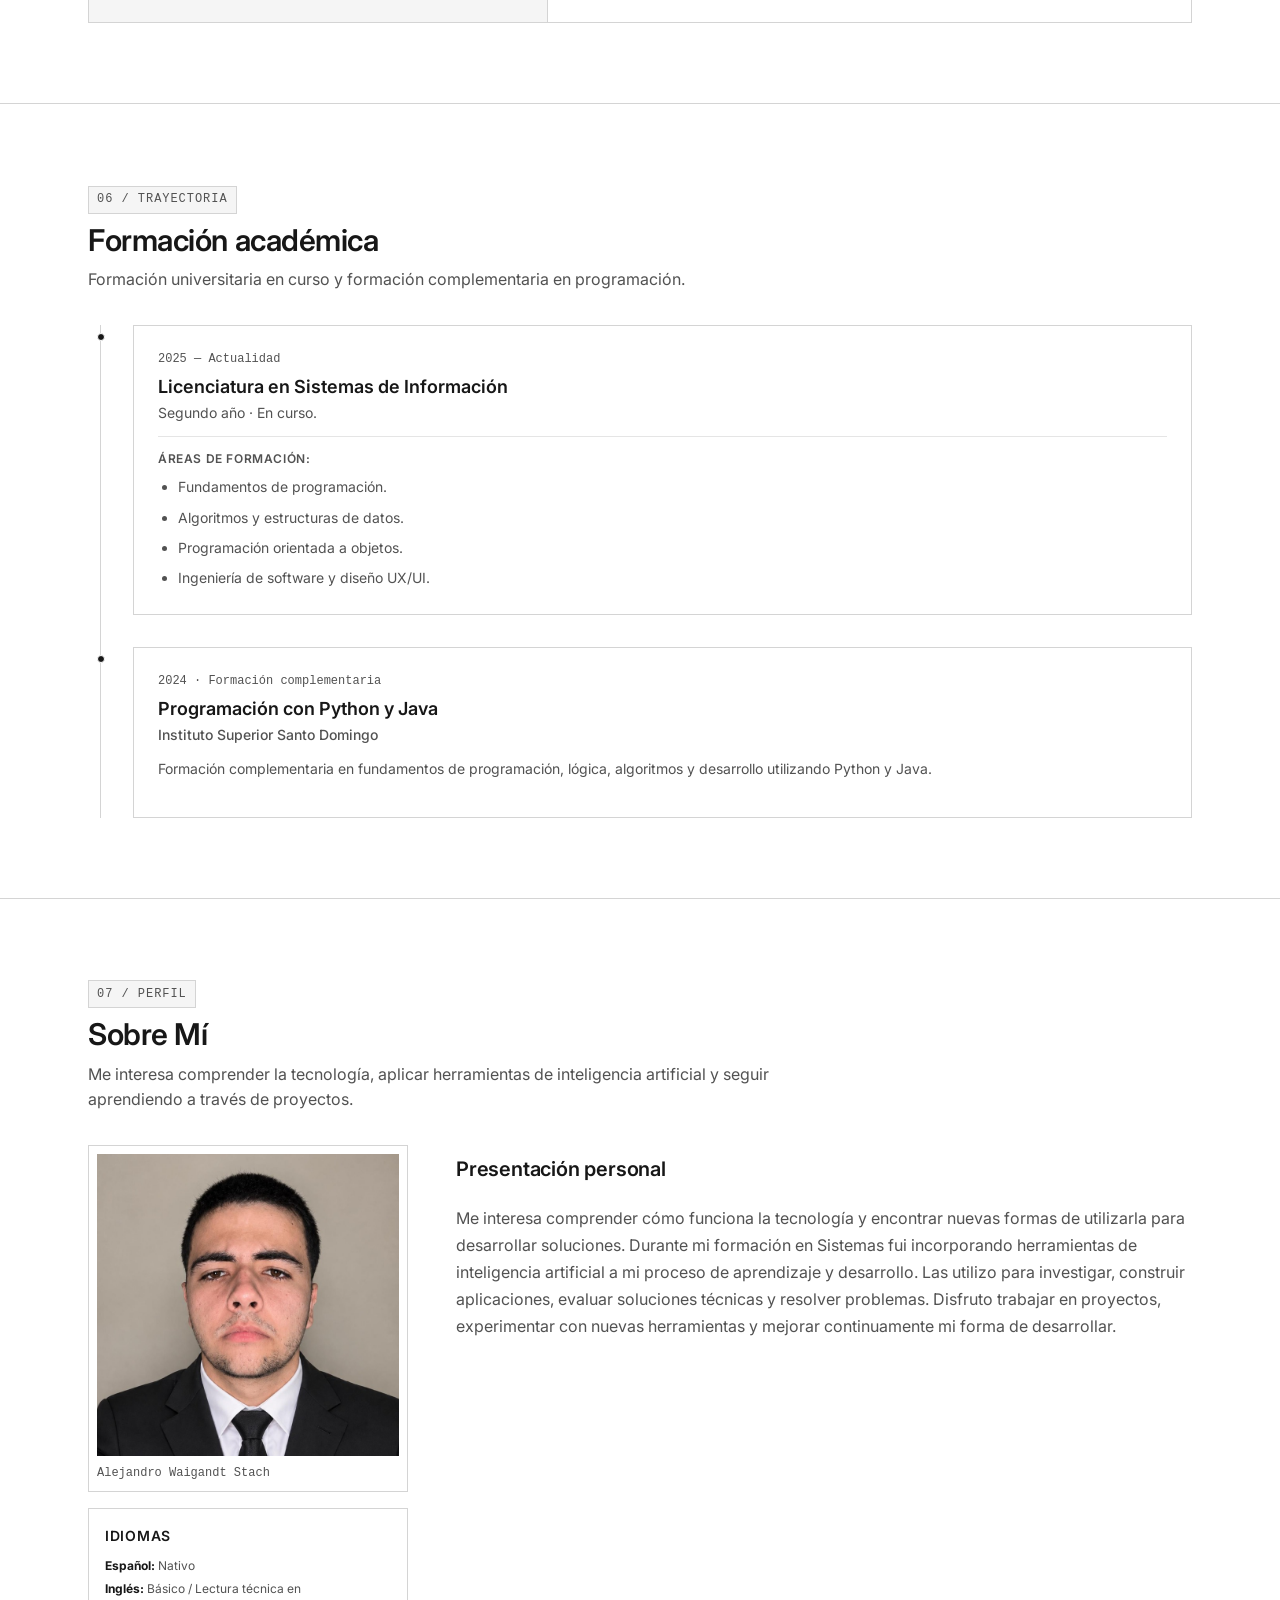
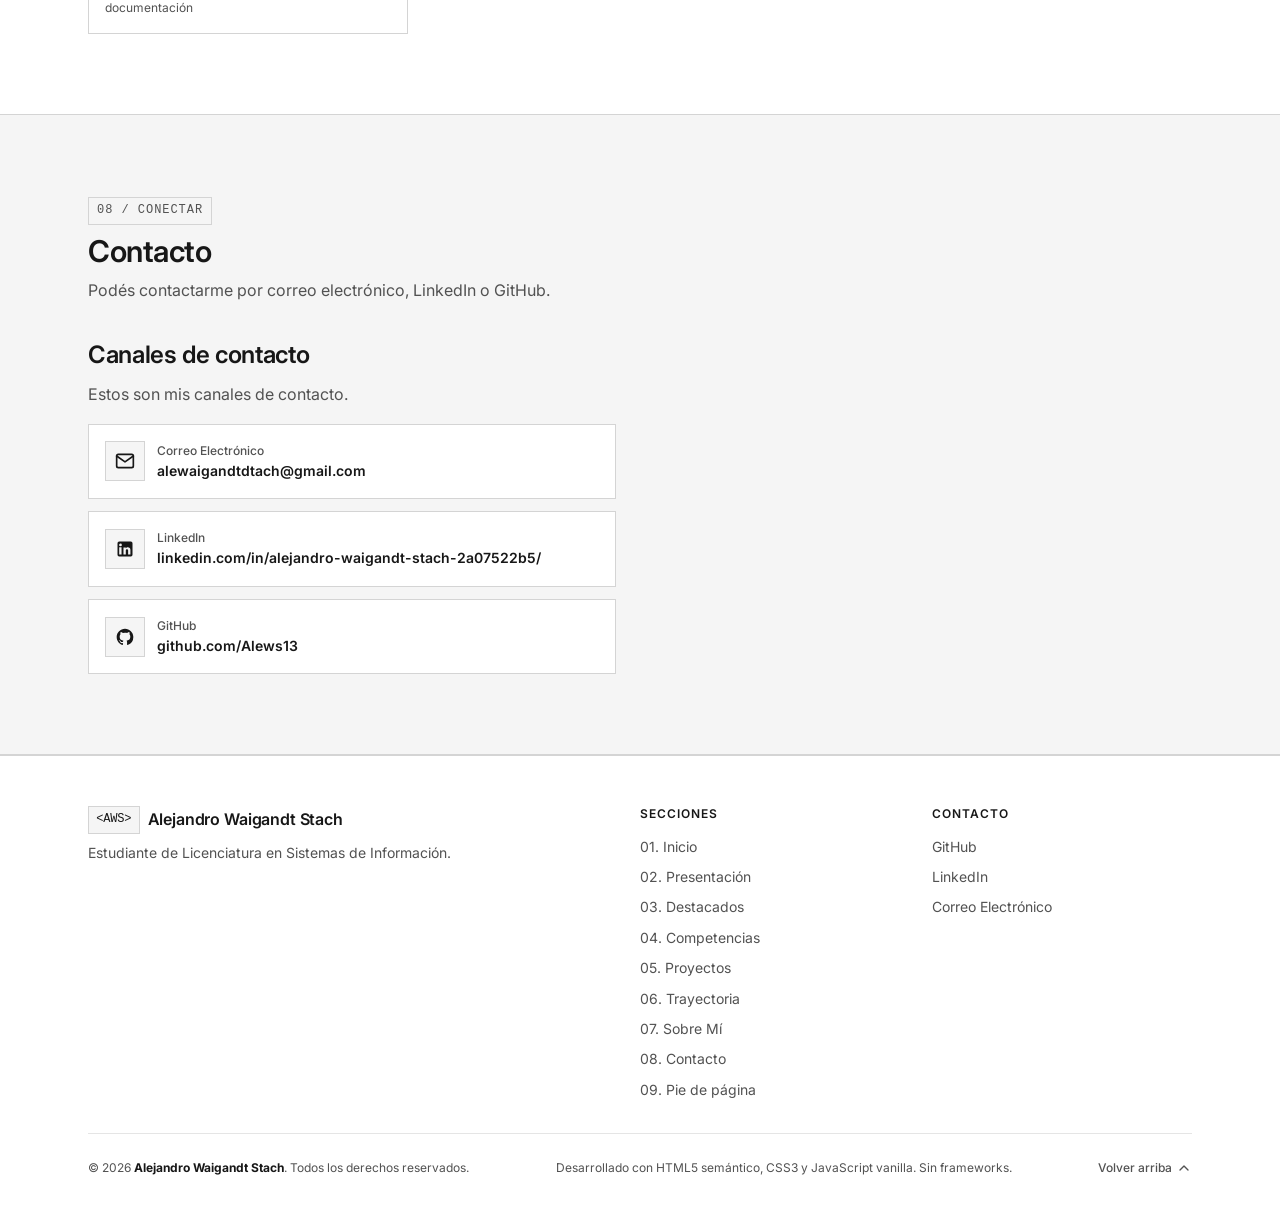
==== commit d8b9b033: "reestructuración de sobre mi y cambios en el footer" ====
--- a/index.html
+++ b/index.html
@@ -103,7 +103,6 @@
 
         <!-- Acciones externas de navegación -->
         <div class="nav-actions">
-          <!-- CONFIGURAR: URL de GitHub personal -->
           <a 
             href="https://github.com/Alews13" 
             class="btn btn--outline-sm nav-github-link" 
@@ -472,8 +471,7 @@
 
     <!-- ======================================================
          07. SOBRE MÍ
-         Presentación personal, espacio para foto, intereses
-         y tres principios de trabajo.
+         Presentación personal e intereses.
          ====================================================== -->
     <section class="section section--about" id="about" aria-labelledby="about-heading">
       <div class="container">
@@ -482,7 +480,7 @@
           <span class="section-tag" aria-hidden="true">07 / Perfil</span>
           <h2 class="section-title" id="about-heading">Sobre Mí</h2>
           <p class="section-description">
-            Conocé mi contexto académico, vocación técnica y los principios con los que abordo cada desarrollo.
+            Me interesa comprender la tecnología, aplicar herramientas de inteligencia artificial y seguir aprendiendo a través de proyectos.
           </p>
         </div>
 
@@ -507,7 +505,6 @@
             <div class="about-languages">
               <h3 class="about-languages__title">Idiomas</h3>
               <ul class="languages-list">
-                <!-- CONFIGURAR: Idiomas y niveles -->
                 <li><strong>Español:</strong> Nativo</li>
                 <li><strong>Inglés:</strong> Básico / Lectura técnica en documentación</li>
               </ul>
@@ -517,57 +514,10 @@
           <!-- Información personal y principios -->
           <div class="about-content">
             
-            <h3 class="about-subheading">Presentación Personal</h3>
-            <!-- CONFIGURAR: Texto de presentación personal -->
+            <h3 class="about-subheading">Presentación personal</h3>
             <p>
-              Soy estudiante de segundo año de la <strong>Licenciatura en Sistemas de Información</strong>, carrera que inicié en 2025. Me interesan el desarrollo de software, la inteligencia artificial y la tecnología. Mi fortaleza actual es dirigir herramientas de IA, elaborar instrucciones, analizar resultados, auditar código generado e identificar errores.
+              Me interesa comprender cómo funciona la tecnología y encontrar nuevas formas de utilizarla para desarrollar soluciones. Durante mi formación en Sistemas fui incorporando herramientas de inteligencia artificial a mi proceso de aprendizaje y desarrollo. Las utilizo para investigar, construir aplicaciones, evaluar soluciones técnicas y resolver problemas. Disfruto trabajar en proyectos, experimentar con nuevas herramientas y mejorar continuamente mi forma de desarrollar.
             </p>
-            <p>
-              Utilizo herramientas de inteligencia artificial para investigar, desarrollar aplicaciones, evaluar código generado y resolver problemas técnicos. También tengo conocimientos de Git y GitHub, y formación complementaria en fundamentos de programación, lógica y algoritmos con Python y Java.
-            </p>
-
-            <h3 class="about-subheading">Intereses Profesionales</h3>
-            <!-- CONFIGURAR: Intereses profesionales -->
-            <p>
-              Mis principales áreas de interés son el desarrollo de software, la inteligencia artificial y las herramientas que apoyan la investigación y la resolución de problemas técnicos.
-            </p>
-
-            <h3 class="about-subheading">Tres Principios de Trabajo</h3>
-            <div class="values-list">
-              
-              <!-- Principio 1 -->
-              <article class="value-item">
-                <span class="value-item__number" aria-hidden="true">01</span>
-                <div class="value-item__content">
-                  <h4 class="value-item__title">Semántica y Accesibilidad como Prioridad</h4>
-                  <p class="value-item__desc">
-                    El código debe ser legible tanto para desarrolladores como para tecnologías asistivas. Priorizo siempre el uso de etiquetas HTML correctas y navegación por teclado natural.
-                  </p>
-                </div>
-              </article>
-
-              <!-- Principio 2 -->
-              <article class="value-item">
-                <span class="value-item__number" aria-hidden="true">02</span>
-                <div class="value-item__content">
-                  <h4 class="value-item__title">Aprendizaje Continuo y Rigor Técnico</h4>
-                  <p class="value-item__desc">
-                    Mantengo una actitud de investigación constante y autocrítica constructiva, aprendiendo de los errores para escribir soluciones más limpias, escalables y mantenibles.
-                  </p>
-                </div>
-              </article>
-
-              <!-- Principio 3 -->
-              <article class="value-item">
-                <span class="value-item__number" aria-hidden="true">03</span>
-                <div class="value-item__content">
-                  <h4 class="value-item__title">Empatía y Experiencia de Usuario (UX)</h4>
-                  <p class="value-item__desc">
-                    Cada decisión técnica tiene un impacto en la persona que utiliza el sistema. Procuro que las interfaces sean predecibles, consistentes y sin fricciones innecesarias.
-                  </p>
-                </div>
-              </article>
-            </div>
           </div>
         </div>
       </div>
@@ -575,8 +525,7 @@
 
     <!-- ======================================================
          08. CONTACTO
-         Bloque de contacto con email (mailto:), redes sociales,
-         llamado a la acción y formulario demostrativo sin backend.
+         Canales de contacto confirmados.
          ====================================================== -->
     <section class="section section--contact" id="contact" aria-labelledby="contact-heading">
       <div class="container">
@@ -585,7 +534,7 @@
           <span class="section-tag" aria-hidden="true">08 / Conectar</span>
           <h2 class="section-title" id="contact-heading">Contacto</h2>
           <p class="section-description">
-            ¿Te interesa mi perfil o querés conversar sobre proyectos académicos y oportunidades formativas? Ponete en contacto conmigo por cualquiera de estas vías.
+            Podés contactarme por correo electrónico, LinkedIn o GitHub.
           </p>
         </div>
 
@@ -593,15 +542,14 @@
           
           <!-- Canales directos de contacto -->
           <div class="contact-info">
-            <h3 class="contact-subtitle">Canales de Comunicación</h3>
+            <h3 class="contact-subtitle">Canales de contacto</h3>
             <p class="contact-text">
-              Estoy disponible para responder consultas y participar en iniciativas de desarrollo de software.
+              Estos son mis canales de contacto.
             </p>
 
             <ul class="contact-channels" aria-label="Lista de medios de contacto">
               
-              <!-- Canal 1: Email -->
-              <!-- CONFIGURAR: Correo electrónico personal -->
+              <!-- Correo electrónico -->
               <li class="contact-channel-item">
                 <a 
                   href="mailto:alewaigandtdtach@gmail.com" 
@@ -620,8 +568,7 @@
                 </a>
               </li>
 
-              <!-- Canal 2: LinkedIn -->
-              <!-- CONFIGURAR: URL de perfil de LinkedIn -->
+              <!-- LinkedIn -->
               <li class="contact-channel-item">
                 <a 
                   href="https://www.linkedin.com/in/alejandro-waigandt-stach-2a07522b5/"
@@ -641,8 +588,7 @@
                 </a>
               </li>
 
-              <!-- Canal 3: GitHub -->
-              <!-- CONFIGURAR: URL de perfil de GitHub -->
+              <!-- GitHub -->
               <li class="contact-channel-item">
                 <a 
                   href="https://github.com/Alews13" 
@@ -665,70 +611,6 @@
             </ul>
           </div>
 
-          <!-- Formulario de contacto demostrativo (sin backend en esta etapa) -->
-          <div class="contact-form-wrapper">
-            <h3 class="contact-subtitle">Mensaje Directo</h3>
-            <p class="field-note">
-              * Maqueta demostrativa: El formulario cuenta con validación HTML5 nativa pero no requiere backend en esta etapa inicial.
-            </p>
-
-            <form class="contact-form" id="contact-form" novalidate>
-              <!-- Campo: Nombre -->
-              <div class="form-group">
-                <label for="contact-name" class="form-label">Nombre y Apellido <span class="required" aria-hidden="true">*</span></label>
-                <input 
-                  type="text" 
-                  id="contact-name" 
-                  name="name" 
-                  class="form-input" 
-                  placeholder="Tu nombre completo" 
-                  required 
-                  autocomplete="name">
-              </div>
-
-              <!-- Campo: Correo electrónico -->
-              <div class="form-group">
-                <label for="contact-email" class="form-label">Correo Electrónico <span class="required" aria-hidden="true">*</span></label>
-                <input 
-                  type="email" 
-                  id="contact-email" 
-                  name="email" 
-                  class="form-input" 
-                  placeholder="ejemplo@correo.com" 
-                  required 
-                  autocomplete="email">
-              </div>
-
-              <!-- Campo: Asunto -->
-              <div class="form-group">
-                <label for="contact-subject" class="form-label">Asunto <span class="required" aria-hidden="true">*</span></label>
-                <input 
-                  type="text" 
-                  id="contact-subject" 
-                  name="subject" 
-                  class="form-input" 
-                  placeholder="Motivo del mensaje o consulta" 
-                  required>
-              </div>
-
-              <!-- Campo: Mensaje -->
-              <div class="form-group">
-                <label for="contact-message" class="form-label">Mensaje <span class="required" aria-hidden="true">*</span></label>
-                <textarea 
-                  id="contact-message" 
-                  name="message" 
-                  class="form-textarea" 
-                  rows="4" 
-                  placeholder="Escribe tu mensaje aquí..."
-                  required></textarea>
-              </div>
-
-              <!-- Mensaje de estado accesible -->
-              <div id="contact-form-feedback" class="form-feedback" role="status" aria-live="polite"></div>
-
-              <button type="submit" class="btn btn--primary btn--block">Enviar mensaje (Demostración)</button>
-            </form>
-          </div>
         </div>
       </div>
     </section>
@@ -737,7 +619,7 @@
   <!-- ========================================================
        09. FOOTER
        Copyright, nombre del propietario, navegación repetida,
-       redes sociales y créditos técnicos.
+       enlaces confirmados y créditos técnicos.
        ======================================================== -->
   <footer class="site-footer" id="footer" aria-labelledby="footer-heading">
     <div class="container footer-container">
@@ -772,23 +654,20 @@
           </ul>
         </nav>
 
-        <!-- Enlaces a redes sociales y plataformas -->
+        <!-- Enlaces de contacto confirmados -->
         <div class="footer-social">
-          <h3 class="footer-heading">Conectar</h3>
+          <h3 class="footer-heading">Contacto</h3>
           <ul class="footer-social-list">
-            <!-- CONFIGURAR: GitHub en footer -->
             <li>
               <a href="https://github.com/Alews13" target="_blank" rel="noopener noreferrer">
                 GitHub
               </a>
             </li>
-            <!-- CONFIGURAR: LinkedIn en footer -->
             <li>
               <a href="https://www.linkedin.com/in/alejandro-waigandt-stach-2a07522b5/" target="_blank" rel="noopener noreferrer">
                 LinkedIn
               </a>
             </li>
-            <!-- CONFIGURAR: Email en footer -->
             <li>
               <a href="mailto:alewaigandtdtach@gmail.com">
                 Correo Electrónico
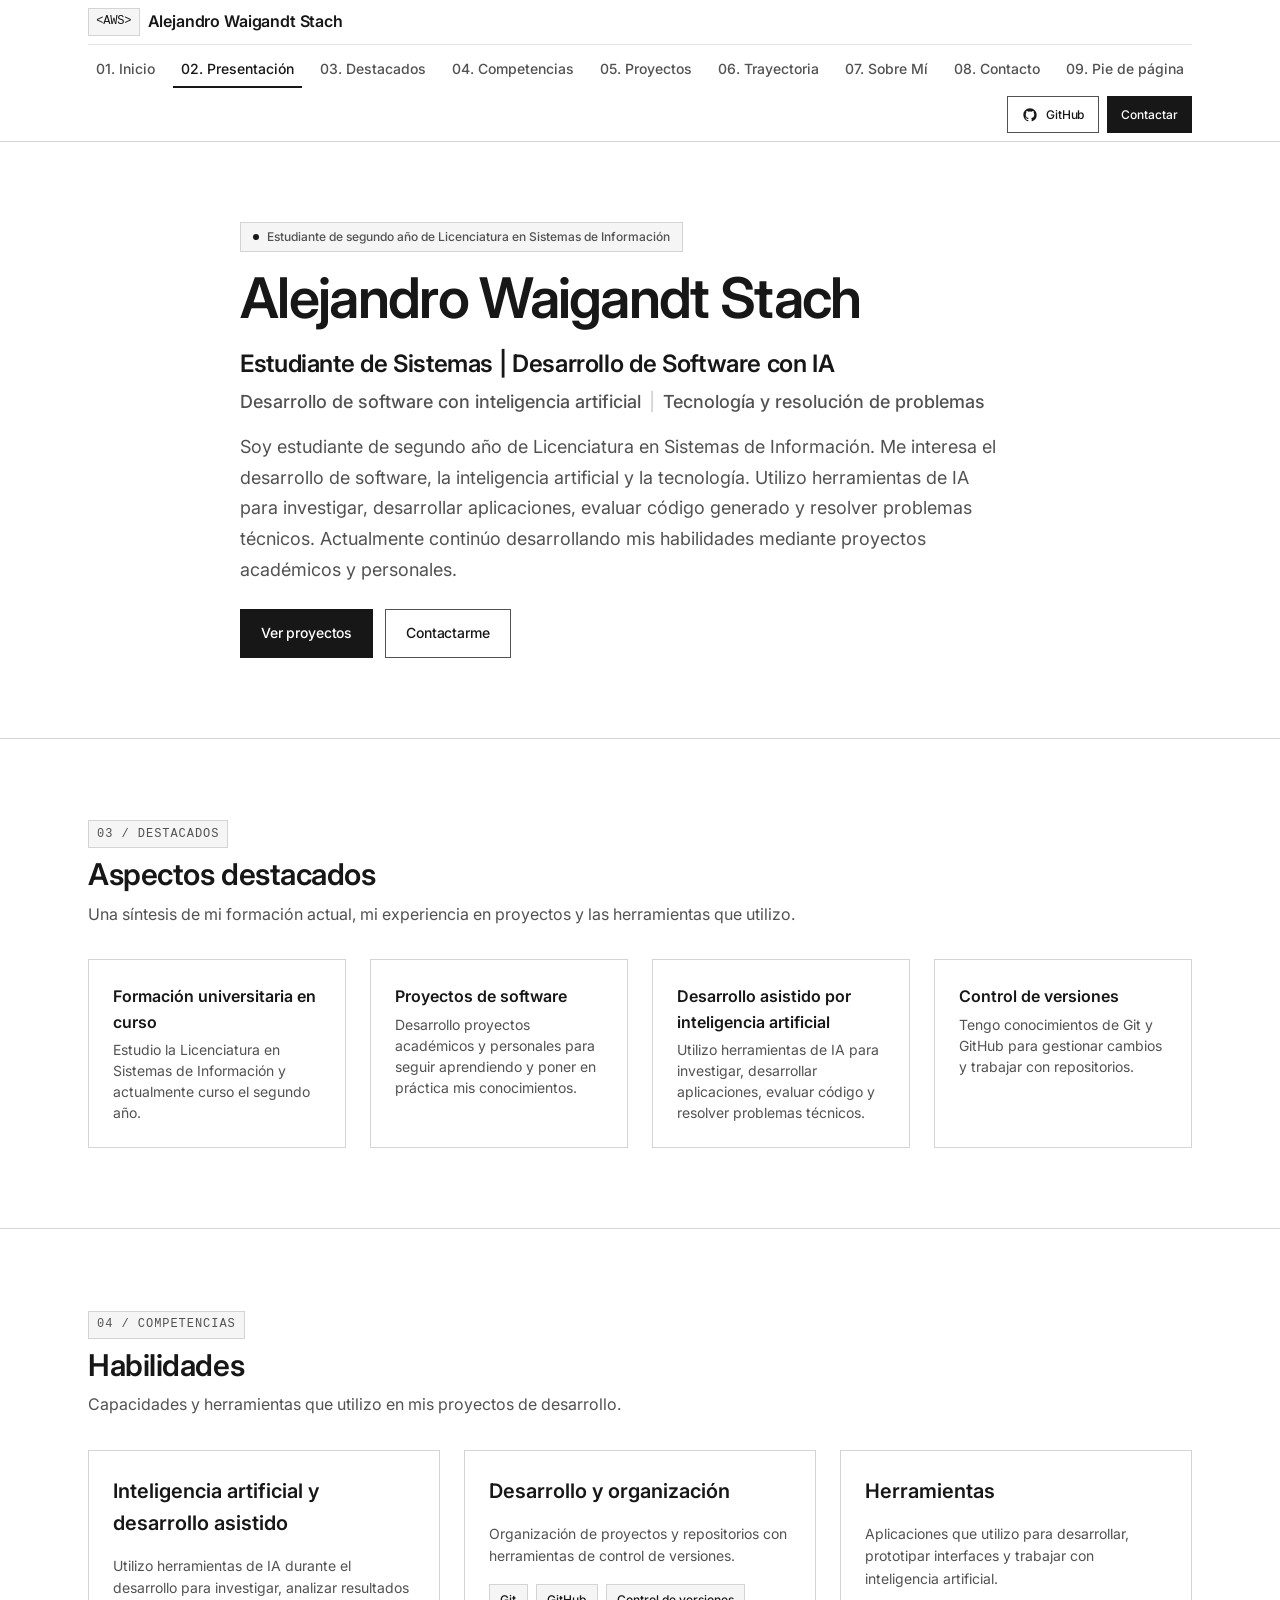
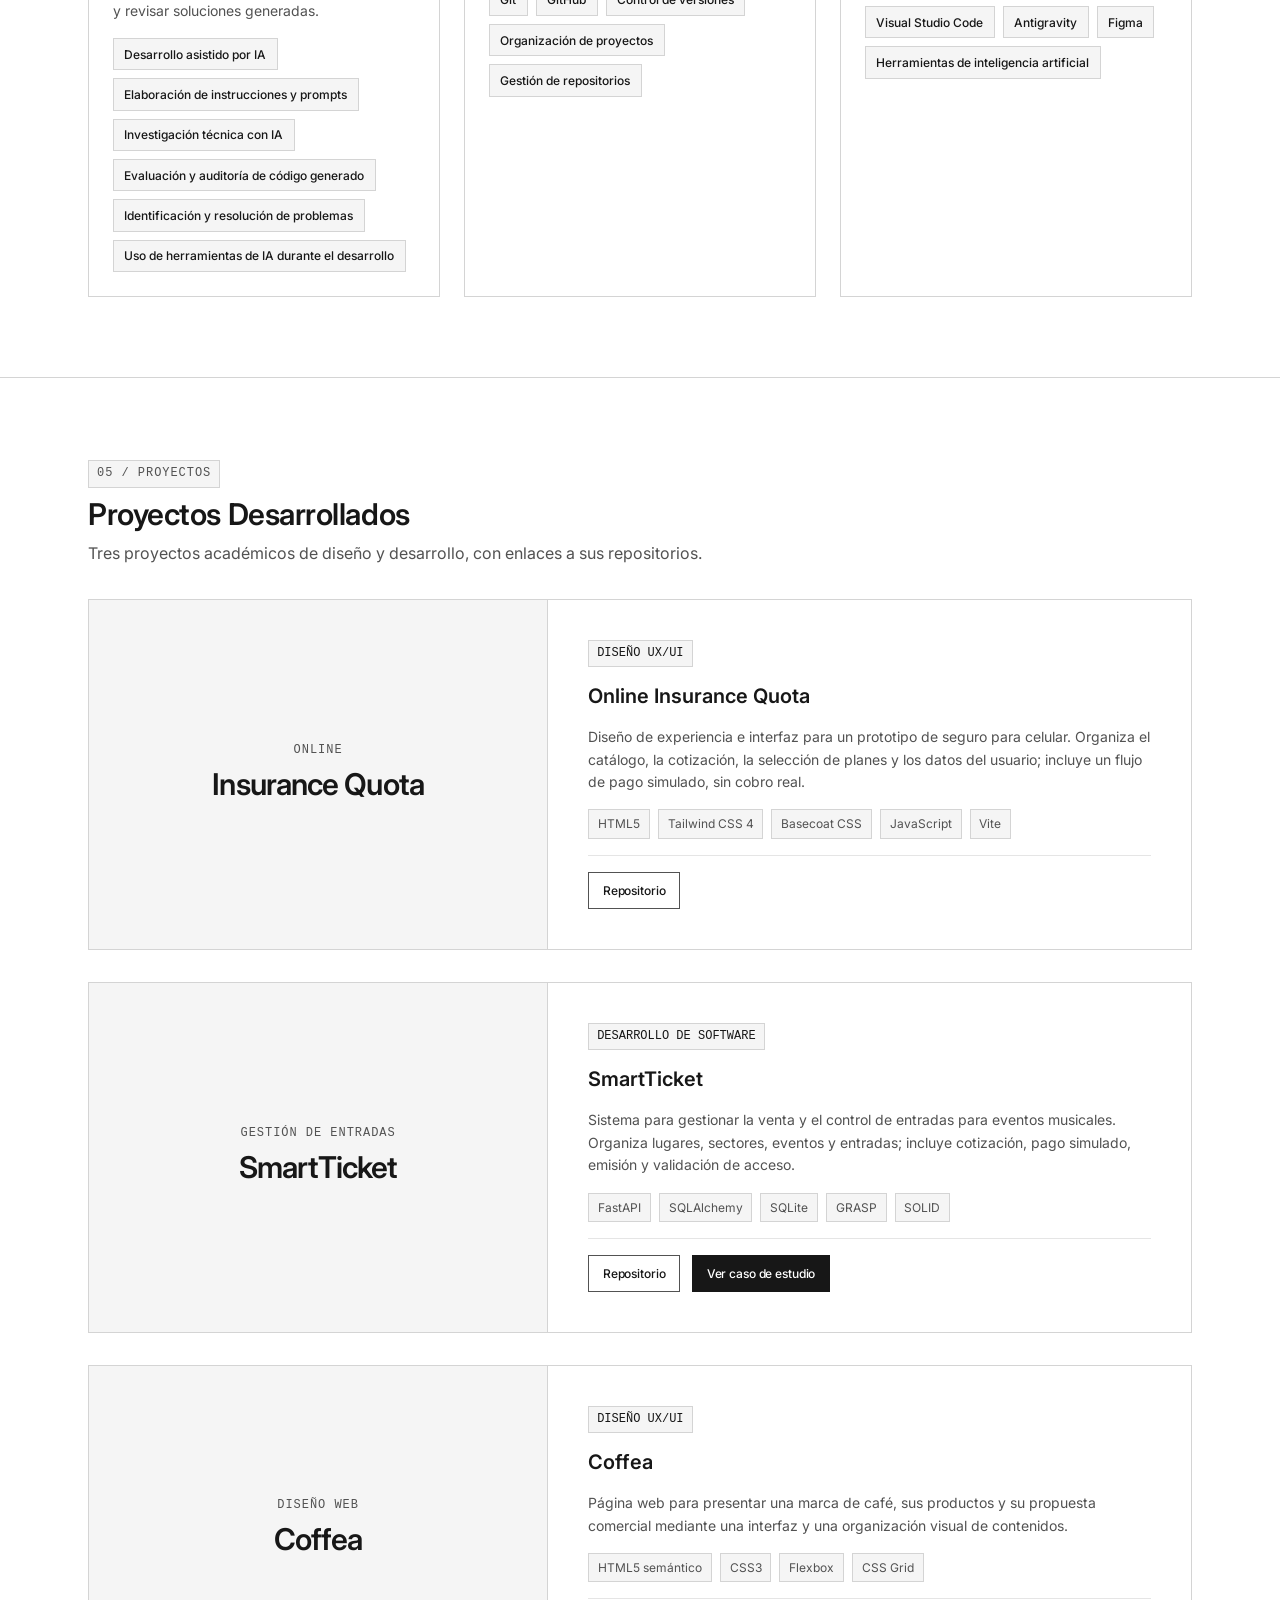
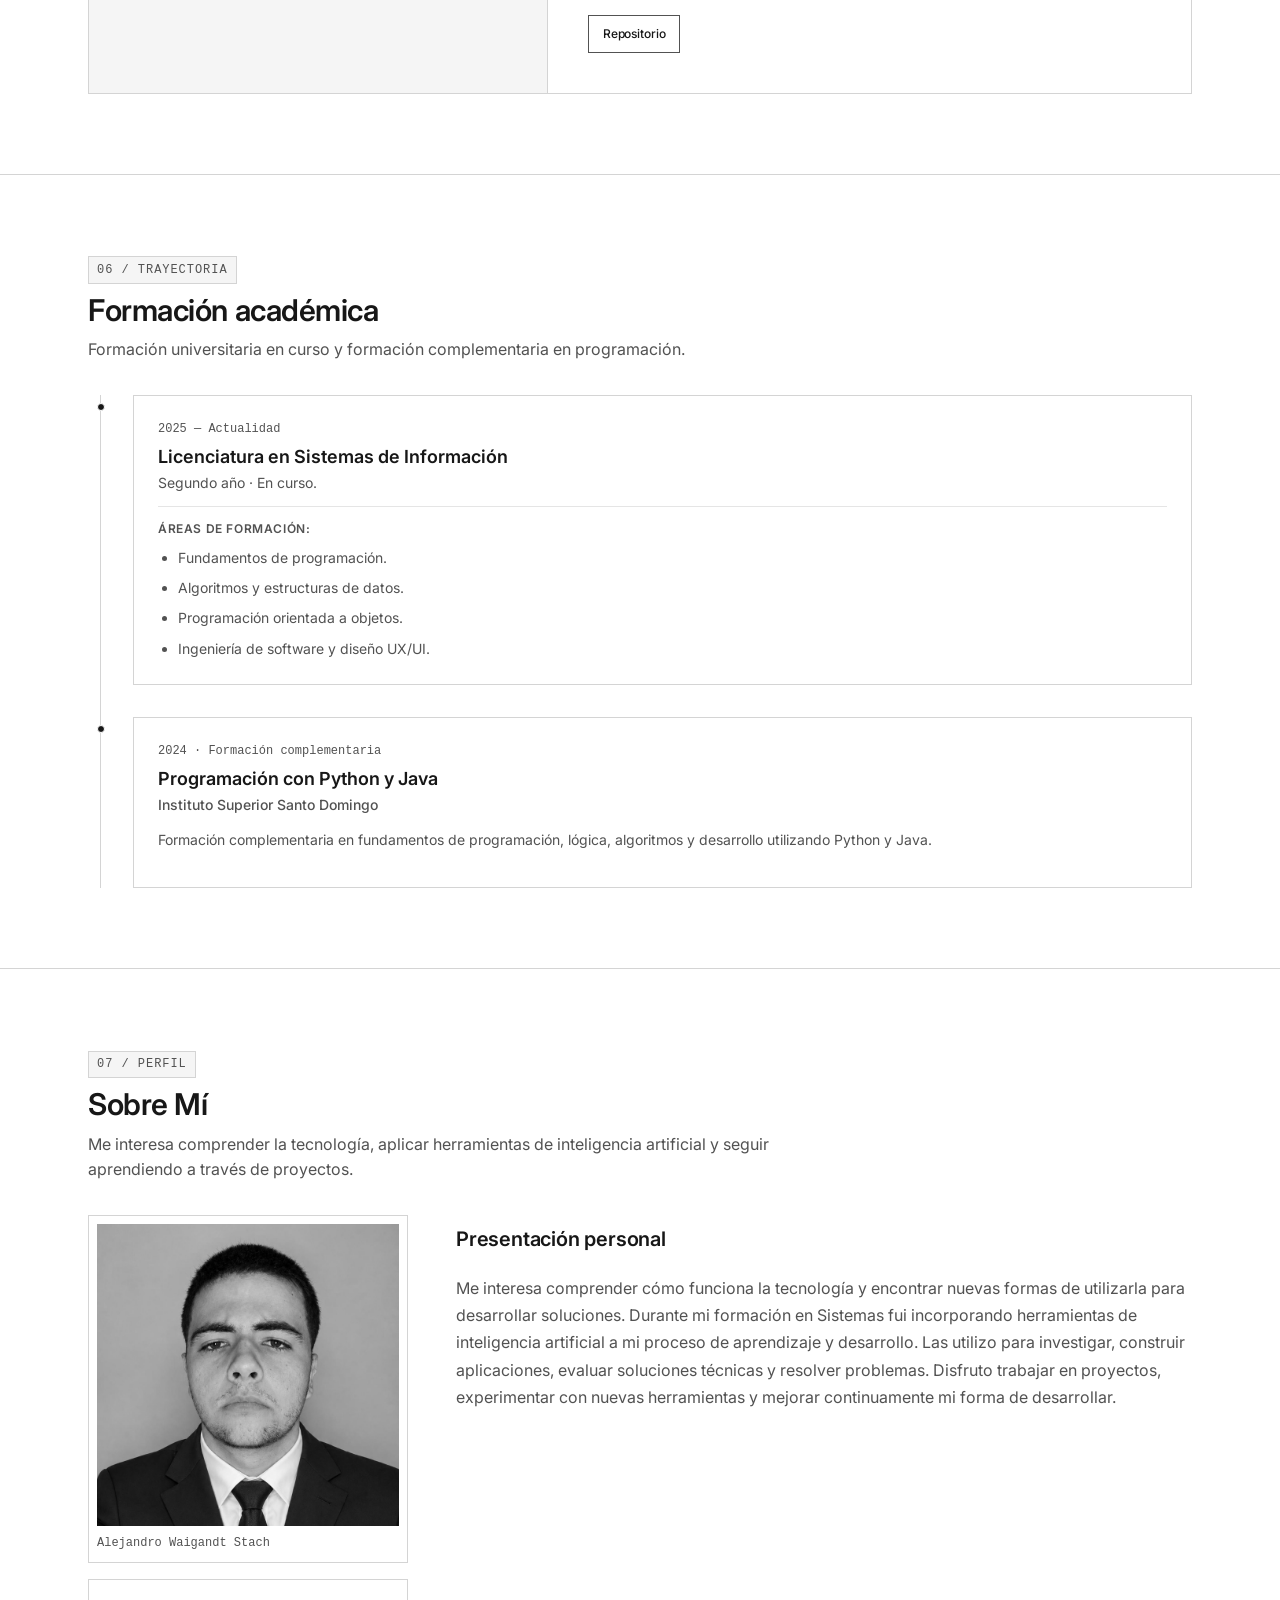
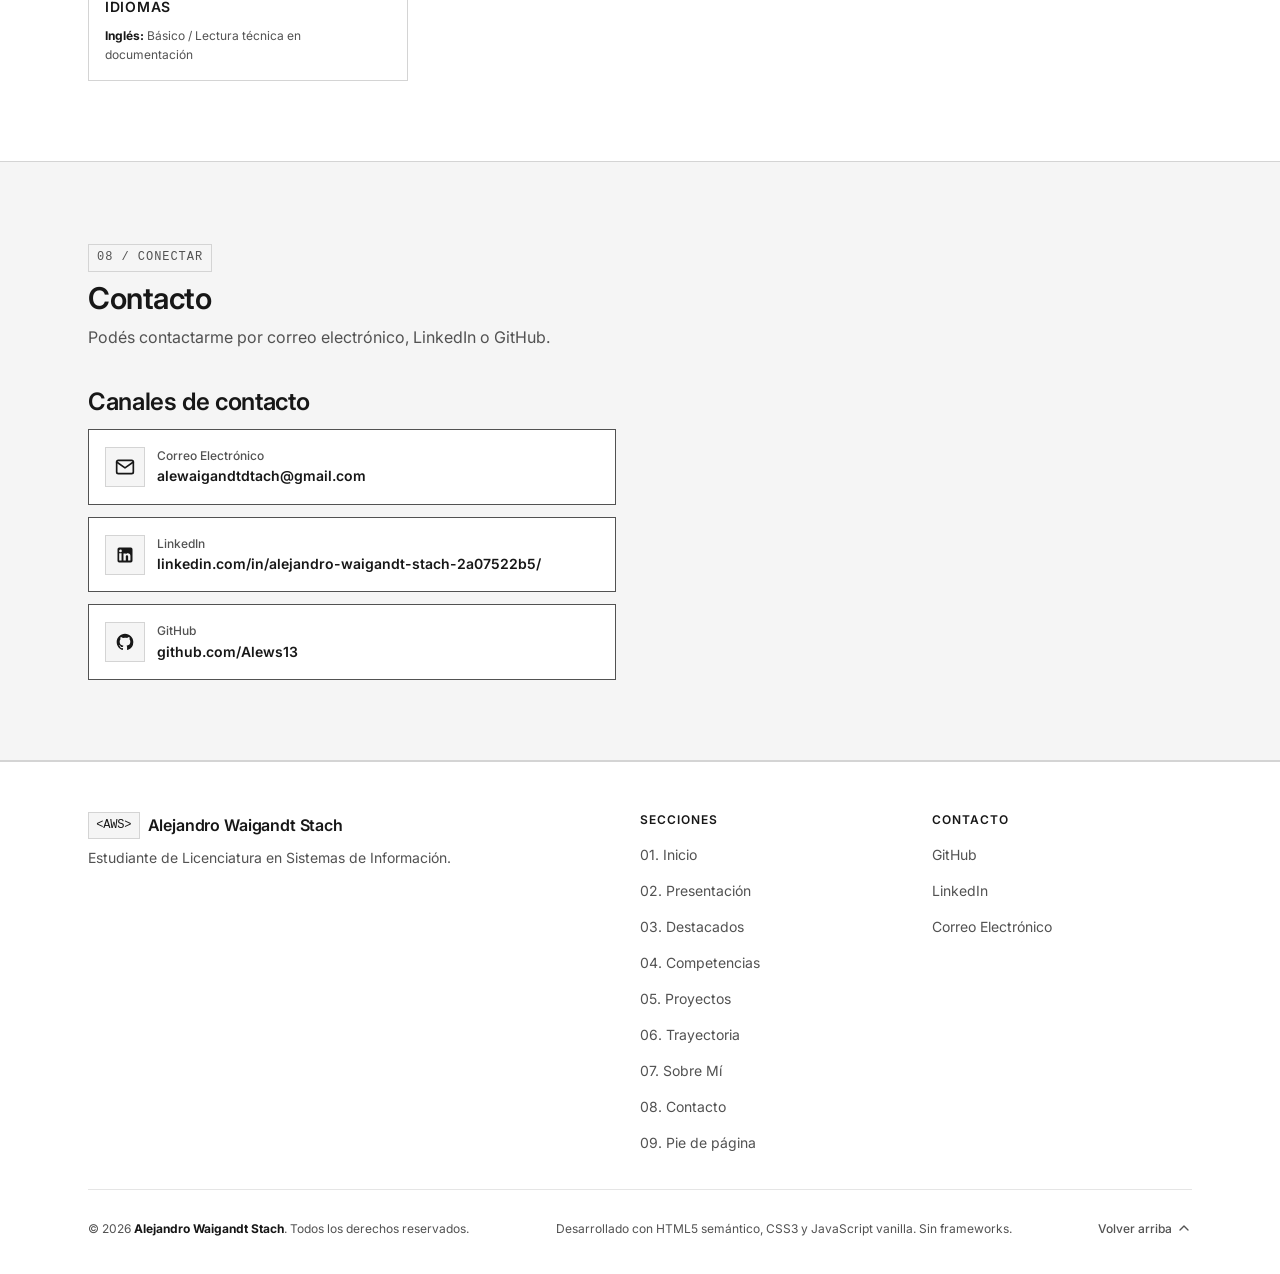
==== commit 942d58b7: "Corrección del header por botones desviados - Test de responsividade aprobados" ====
--- a/index.html
+++ b/index.html
@@ -505,7 +505,6 @@
             <div class="about-languages">
               <h3 class="about-languages__title">Idiomas</h3>
               <ul class="languages-list">
-                <li><strong>Español:</strong> Nativo</li>
                 <li><strong>Inglés:</strong> Básico / Lectura técnica en documentación</li>
               </ul>
             </div>
@@ -543,9 +542,6 @@
           <!-- Canales directos de contacto -->
           <div class="contact-info">
             <h3 class="contact-subtitle">Canales de contacto</h3>
-            <p class="contact-text">
-              Estos son mis canales de contacto.
-            </p>
 
             <ul class="contact-channels" aria-label="Lista de medios de contacto">
               
--- a/css/styles.css
+++ b/css/styles.css
@@ -9,9 +9,8 @@
  * - Tipografía principal: Inter, con fallbacks Arial y sans-serif.
  * - Sistema de espaciado modular en múltiplos de 8 px.
  * - Arquitectura Mobile-First optimizada para 375px, 768px y 1280px.
- * - Header sticky con navegación libre de desbordamientos en todas las resoluciones.
- * - Cero scroll horizontal involuntario (overflow-x: hidden).
- * - Cumplimiento estricto de accesibilidad WCAG 2.2 AA.
+ * - Header sticky con navegación adaptable a todas las resoluciones.
+ * - Sin ocultar desbordamientos: las dimensiones se ajustan al espacio disponible.
  * ==========================================================================
  */
 
@@ -107,7 +106,6 @@
   flex-direction: column;
   background-color: var(--color-background);
   color: var(--color-text);
-  overflow-x: hidden;
   -webkit-font-smoothing: antialiased;
   -moz-osx-font-smoothing: grayscale;
 }
@@ -297,7 +295,7 @@
 .btn--secondary {
   background-color: var(--color-background);
   color: var(--color-text);
-  border-color: var(--color-border);
+  border-color: var(--color-text-secondary);
 }
 
 .btn--secondary:hover {
@@ -310,7 +308,7 @@
 .btn--outline {
   background-color: transparent;
   color: var(--color-text);
-  border-color: var(--color-border);
+  border-color: var(--color-text-secondary);
 }
 
 .btn--outline:hover {
@@ -338,7 +336,7 @@
 .btn--outline-sm {
   background-color: var(--color-background);
   color: var(--color-text);
-  border-color: var(--color-border);
+  border-color: var(--color-text-secondary);
   font-size: var(--font-size-xs);
   padding: 0.5rem 0.85rem;
   min-height: 2.25rem;
@@ -434,7 +432,7 @@
   height: 2.5rem;
   padding: 0.5rem;
   background-color: var(--color-background);
-  border: 1px solid var(--color-border);
+  border: 1px solid var(--color-text-secondary);
   z-index: 1001;
   flex-shrink: 0;
 }
@@ -1088,6 +1086,7 @@
   width: 100%;
   aspect-ratio: 1 / 1;
   object-fit: cover;
+  filter: grayscale(100%);
   background-color: var(--color-surface);
   border-radius: 0;
 }
@@ -1229,7 +1228,7 @@
   align-items: center;
   gap: var(--space-3);
   background-color: var(--color-background);
-  border: 1px solid var(--color-border);
+  border: 1px solid var(--color-text-secondary);
   padding: var(--space-4);
   color: var(--color-text);
   transition: border-color var(--transition-subtle), transform var(--transition-subtle);
@@ -1403,6 +1402,9 @@
 
 .footer-nav-list a,
 .footer-social-list a {
+  display: inline-flex;
+  align-items: center;
+  min-height: 1.75rem;
   color: var(--color-text-secondary);
   transition: color var(--transition-subtle);
 }
@@ -1429,6 +1431,7 @@
 .back-to-top {
   display: inline-flex;
   align-items: center;
+  min-height: 1.75rem;
   gap: var(--space-1);
   color: var(--color-text-secondary);
   font-weight: 500;
@@ -1469,6 +1472,9 @@
 }
 
 .breadcrumbs__item a {
+  display: inline-flex;
+  align-items: center;
+  min-height: 1.75rem;
   color: var(--color-text-secondary);
 }
 
@@ -1644,98 +1650,12 @@
 @media (min-width: 768px) {
   :root {
     --container-padding: 2rem;
-    --header-height: 5.5rem; /* Altura adaptada para cabecera de dos niveles */
+    --header-height: 5.5rem;
   }
 
   .section {
     padding-top: var(--space-16);
     padding-bottom: var(--space-16);
-  }
-
-  /* Header en Tablet: Barra de 2 niveles (Fila 1: Logo + Acciones, Fila 2: 9 enlaces de navegación) */
-  .site-header {
-    height: auto;
-    min-height: var(--header-height);
-    padding-top: var(--space-2);
-    padding-bottom: var(--space-2);
-  }
-
-  .header-container {
-    display: flex;
-    flex-wrap: wrap;
-    align-items: center;
-    justify-content: space-between;
-    row-gap: var(--space-2);
-  }
-
-  .brand-logo {
-    order: 1;
-    max-width: 60%;
-  }
-
-  .nav-toggle {
-    display: none;
-  }
-
-  .primary-nav {
-    order: 2;
-    position: static;
-    display: flex;
-    flex-direction: column;
-    width: 100%;
-    background-color: transparent;
-    border: none;
-    box-shadow: none;
-    padding: 0;
-    gap: var(--space-2);
-    overflow-y: visible;
-  }
-
-  .nav-actions {
-    order: 1;
-    position: absolute;
-    right: var(--container-padding);
-    top: var(--space-2);
-    flex-direction: row;
-    align-items: center;
-    padding-top: 0;
-    border-top: none;
-    gap: var(--space-2);
-    width: auto;
-  }
-
-  .nav-actions .btn {
-    width: auto;
-  }
-
-  .nav-list {
-    order: 2;
-    display: flex;
-    flex-direction: row;
-    justify-content: space-between;
-    align-items: center;
-    width: 100%;
-    padding-top: var(--space-2);
-    border-top: 1px solid var(--color-border-subtle);
-    gap: 0;
-    overflow-x: auto;
-    -webkit-overflow-scrolling: touch;
-  }
-
-  .nav-link {
-    font-size: var(--font-size-xs);
-    padding: 0.35rem 0.45rem;
-    white-space: nowrap;
-    border-left: none;
-    border-bottom: 2px solid transparent;
-  }
-
-  .nav-link:hover,
-  .nav-link:focus-visible,
-  .nav-link.active {
-    background-color: transparent;
-    border-left-color: transparent;
-    border-bottom-color: var(--color-accent);
   }
 
   /* Hero */
@@ -1851,58 +1771,11 @@
 }
 
 /* --------------------------------------------------------------------------
-   DESKTOP INTERMEDIO: min-width: 1024px
-   Header se unifica en una sola fila horizontal espaciosa
+   DESKTOP: min-width: 1024px
    -------------------------------------------------------------------------- */
 @media (min-width: 1024px) {
   :root {
-    --header-height: 4.5rem;
-  }
-
-  .site-header {
-    height: var(--header-height);
-    padding: 0;
-  }
-
-  .header-container {
-    flex-direction: row;
-    flex-wrap: nowrap;
-    justify-content: space-between;
-    align-items: center;
-    row-gap: 0;
-  }
-
-  .brand-logo {
-    order: unset;
-    max-width: none;
-  }
-
-  .primary-nav {
-    order: unset;
-    flex-direction: row;
-    align-items: center;
-    width: auto;
-    gap: var(--space-6);
-  }
-
-  .nav-actions {
-    order: unset;
-    position: static;
-    gap: var(--space-3);
-  }
-
-  .nav-list {
-    order: unset;
-    width: auto;
-    border-top: none;
-    padding-top: 0;
-    gap: var(--space-1);
-    overflow-x: visible;
-  }
-
-  .nav-link {
-    font-size: var(--font-size-sm);
-    padding: 0.45rem 0.65rem;
+    --header-height: 5.5rem;
   }
 
   /* Skills: 3 columnas completas en Desktop */
@@ -1922,6 +1795,84 @@
 
   .contact-grid {
     gap: var(--space-12);
+  }
+}
+
+/* Menú desplegable mientras no haya espacio suficiente para la navegación completa. */
+@media (min-width: 768px) and (max-width: 1279.98px) {
+  .header-container {
+    flex-wrap: nowrap;
+  }
+
+  .brand-logo {
+    order: unset;
+    max-width: calc(100% - 3.5rem);
+  }
+
+  .nav-toggle {
+    display: flex;
+  }
+
+  .primary-nav {
+    position: fixed;
+    top: var(--header-height);
+    left: 0;
+    right: 0;
+    bottom: 0;
+    width: auto;
+    display: none;
+    flex-direction: column;
+    background-color: var(--color-background);
+    border-top: 1px solid var(--color-border);
+    box-shadow: 0 4px 12px rgba(0, 0, 0, 0.05);
+    padding: var(--space-6) var(--container-padding);
+    gap: var(--space-6);
+    overflow-y: auto;
+    z-index: 1000;
+  }
+
+  .primary-nav.is-open {
+    display: flex;
+  }
+
+  .nav-list {
+    flex-direction: column;
+    align-items: stretch;
+    width: 100%;
+    padding-top: 0;
+    border-top: none;
+    gap: var(--space-1);
+    overflow: visible;
+  }
+
+  .nav-link {
+    font-size: var(--font-size-base);
+    padding: 0.65rem 0.75rem;
+    white-space: normal;
+    border-left: 2px solid transparent;
+    border-bottom: none;
+  }
+
+  .nav-link:hover,
+  .nav-link:focus-visible,
+  .nav-link.active {
+    background-color: var(--color-surface);
+    border-left-color: var(--color-accent);
+    border-bottom-color: transparent;
+  }
+
+  .nav-actions {
+    position: static;
+    flex-direction: column;
+    align-items: stretch;
+    padding-top: var(--space-4);
+    border-top: 1px solid var(--color-border);
+    gap: var(--space-3);
+    width: 100%;
+  }
+
+  .nav-actions .btn {
+    width: 100%;
   }
 }
 
@@ -1939,11 +1890,6 @@
     padding-bottom: var(--space-20);
   }
 
-  .nav-link {
-    font-size: var(--font-size-sm);
-    padding: 0.5rem 0.85rem;
-  }
-
   /* Hero: máximo impacto editorial */
   .hero-title__name {
     font-size: var(--font-size-hero);
@@ -1961,6 +1907,94 @@
 
   .project-card__body {
     padding: var(--space-10);
+  }
+
+  .site-header {
+    height: auto;
+    min-height: var(--header-height);
+    padding-top: var(--space-2);
+    padding-bottom: var(--space-2);
+  }
+
+  .header-container {
+    flex-wrap: wrap;
+    justify-content: space-between;
+    align-items: center;
+    row-gap: var(--space-2);
+  }
+
+  .brand-logo {
+    order: 1;
+    max-width: none;
+  }
+
+  .nav-toggle {
+    display: none;
+  }
+
+  .primary-nav {
+    order: 2;
+    display: flex;
+    flex-direction: column;
+    align-items: stretch;
+    width: 100%;
+    gap: var(--space-2);
+    position: static;
+    padding: 0;
+    background-color: transparent;
+    border: none;
+    box-shadow: none;
+    overflow: visible;
+  }
+
+  .nav-list {
+    display: flex;
+    flex-direction: row;
+    flex-wrap: wrap;
+    justify-content: space-between;
+    align-items: center;
+    width: auto;
+    min-width: 0;
+    padding-top: var(--space-2);
+    border-top: 1px solid var(--color-border-subtle);
+    gap: 0;
+    overflow: visible;
+  }
+
+  .nav-item {
+    flex: 0 0 auto;
+  }
+
+  .nav-link {
+    padding: 0.35rem 0.5rem;
+    font-size: var(--font-size-sm);
+    white-space: nowrap;
+    border-left: none;
+    border-bottom: 2px solid transparent;
+  }
+
+  .nav-link:hover,
+  .nav-link:focus-visible,
+  .nav-link.active {
+    background-color: transparent;
+    border-left-color: transparent;
+    border-bottom-color: var(--color-accent);
+  }
+
+  .nav-actions {
+    order: 2;
+    position: static;
+    flex-direction: row;
+    align-items: center;
+    justify-content: flex-end;
+    width: 100%;
+    padding-top: 0;
+    border-top: none;
+    gap: var(--space-2);
+  }
+
+  .nav-actions .btn {
+    width: auto;
   }
 }
 
